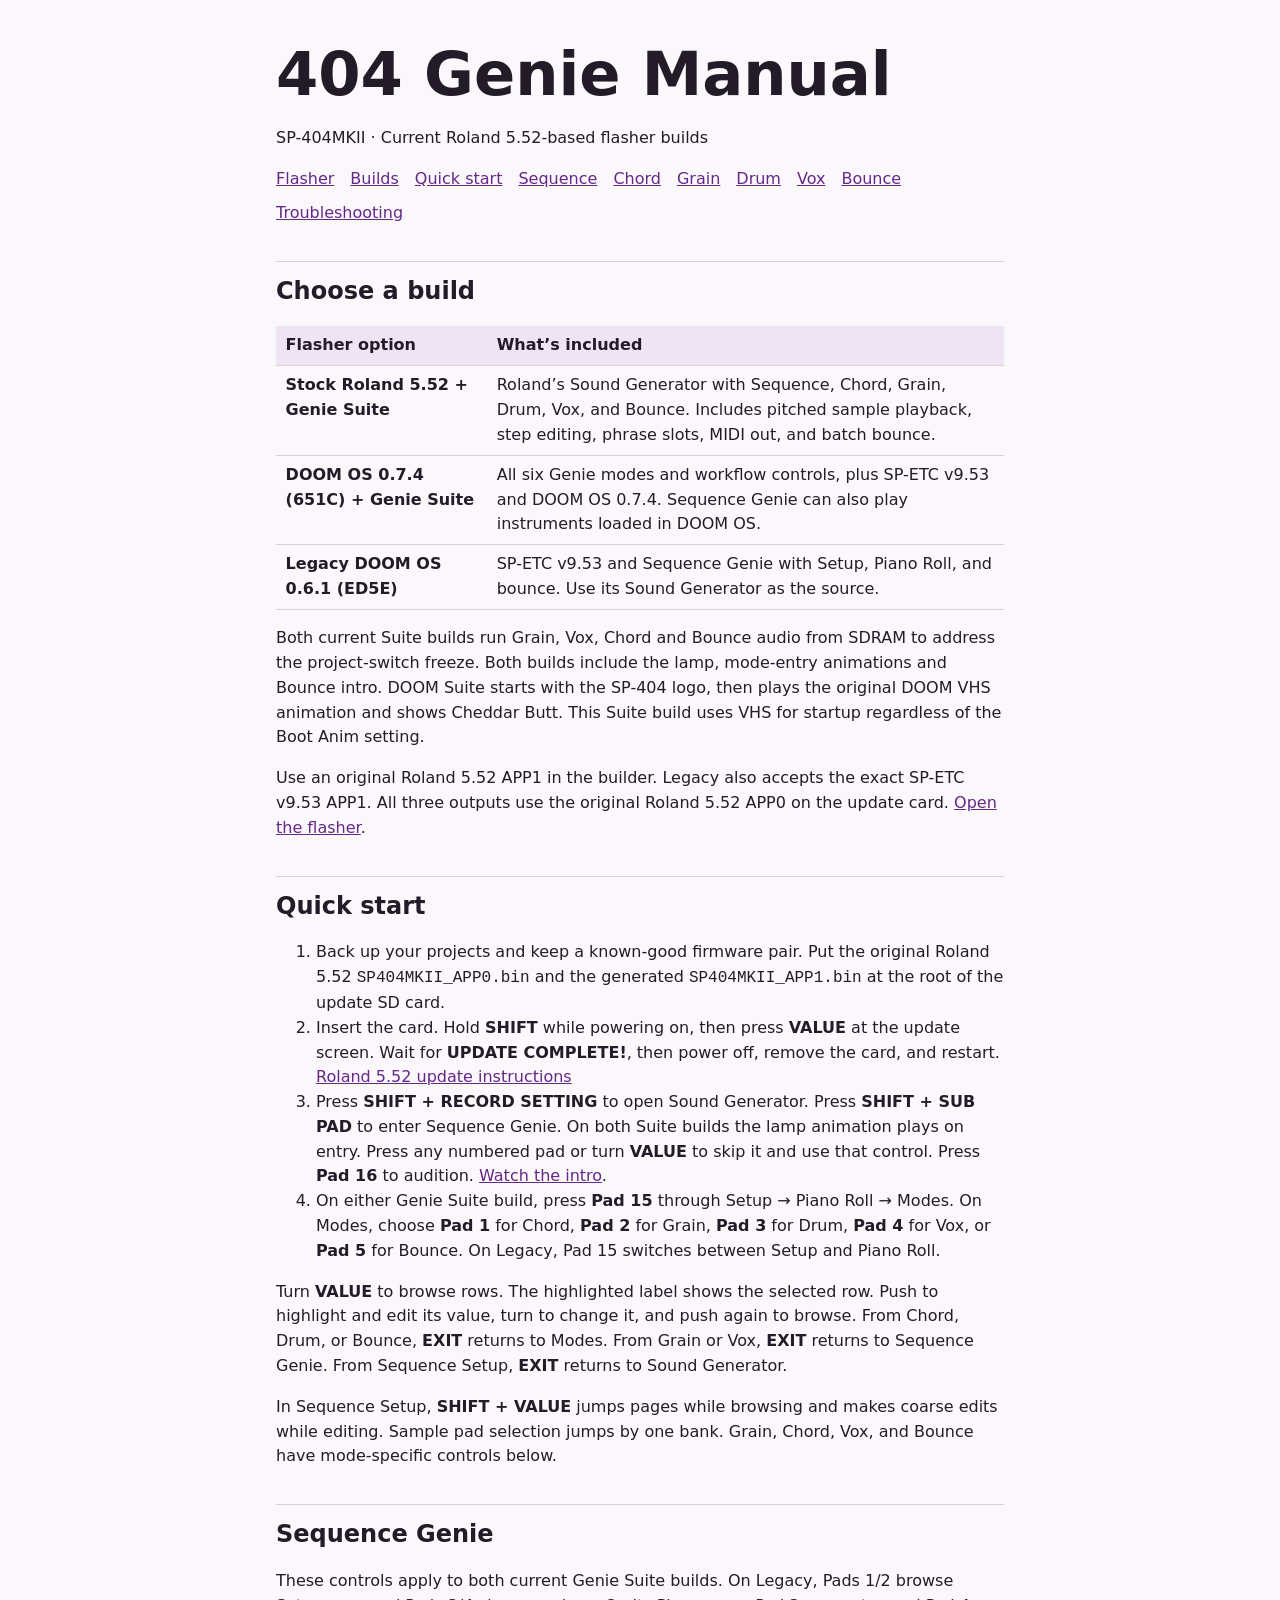
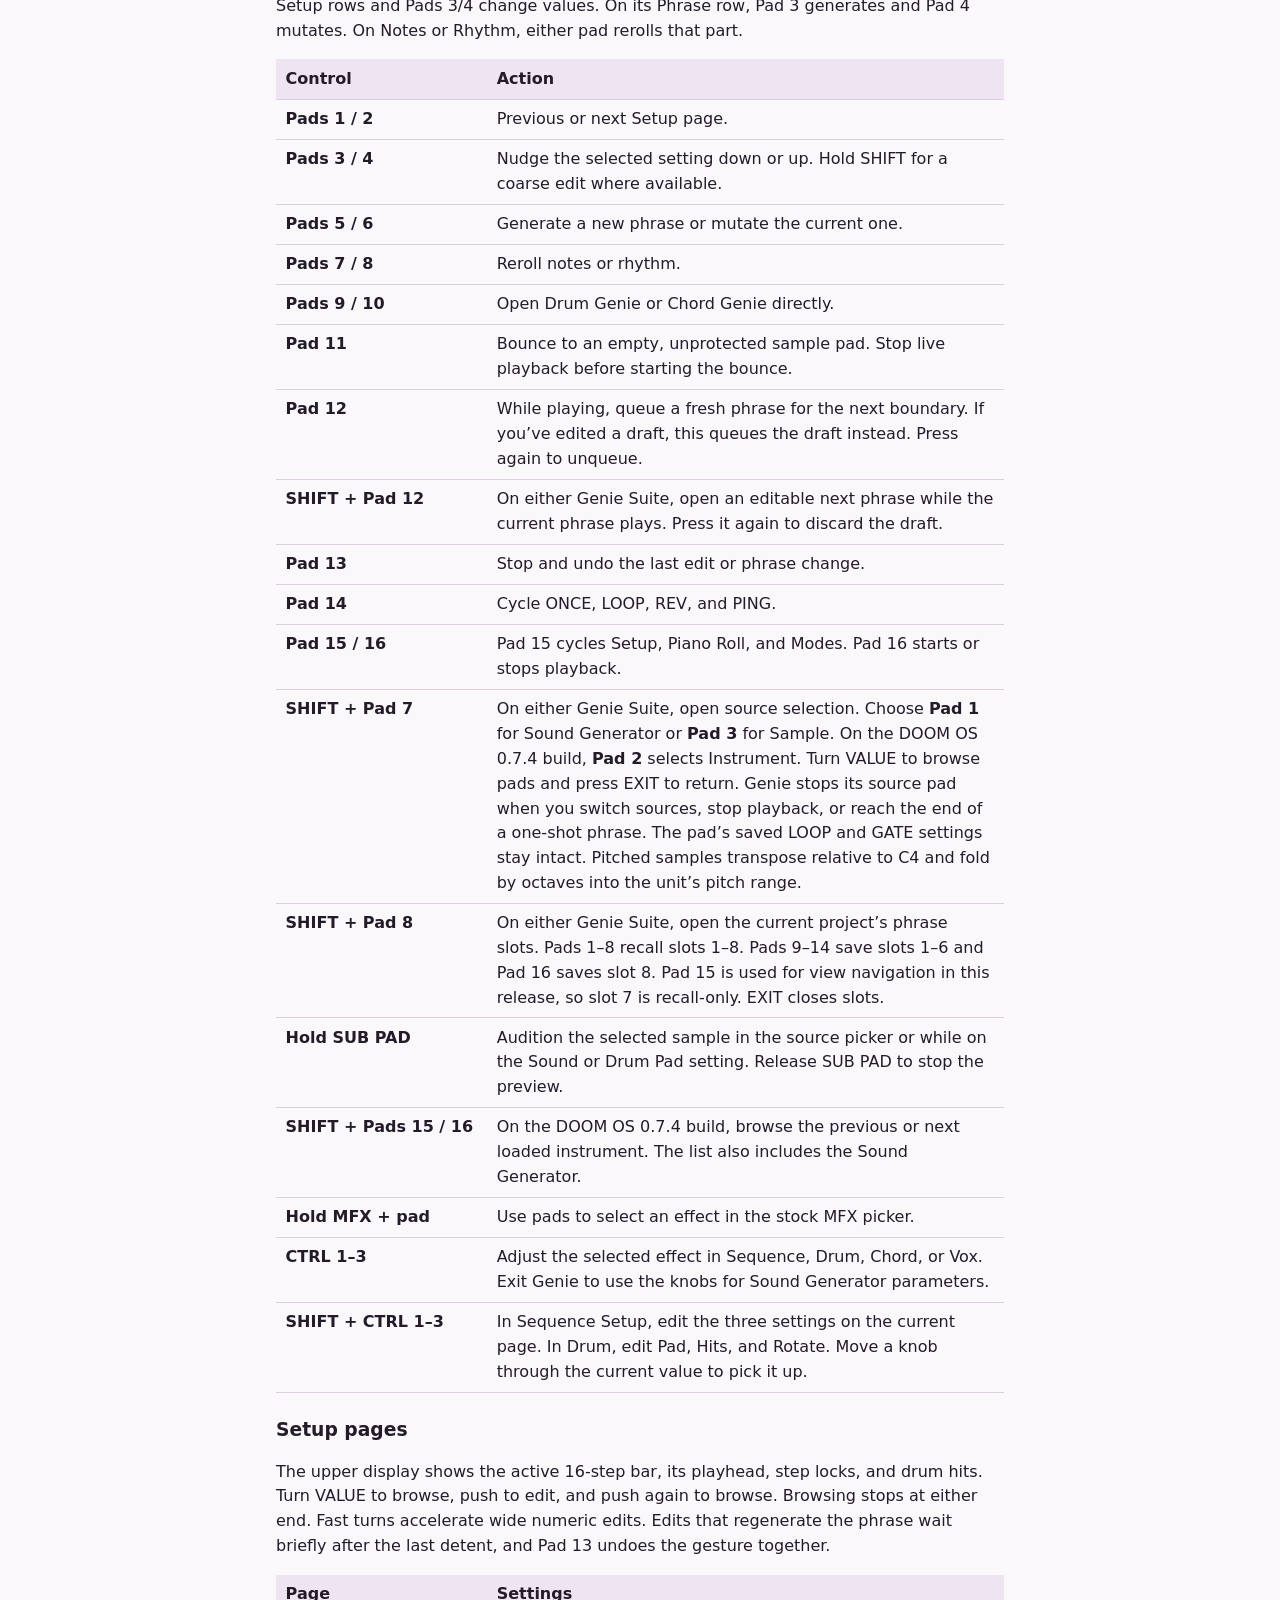
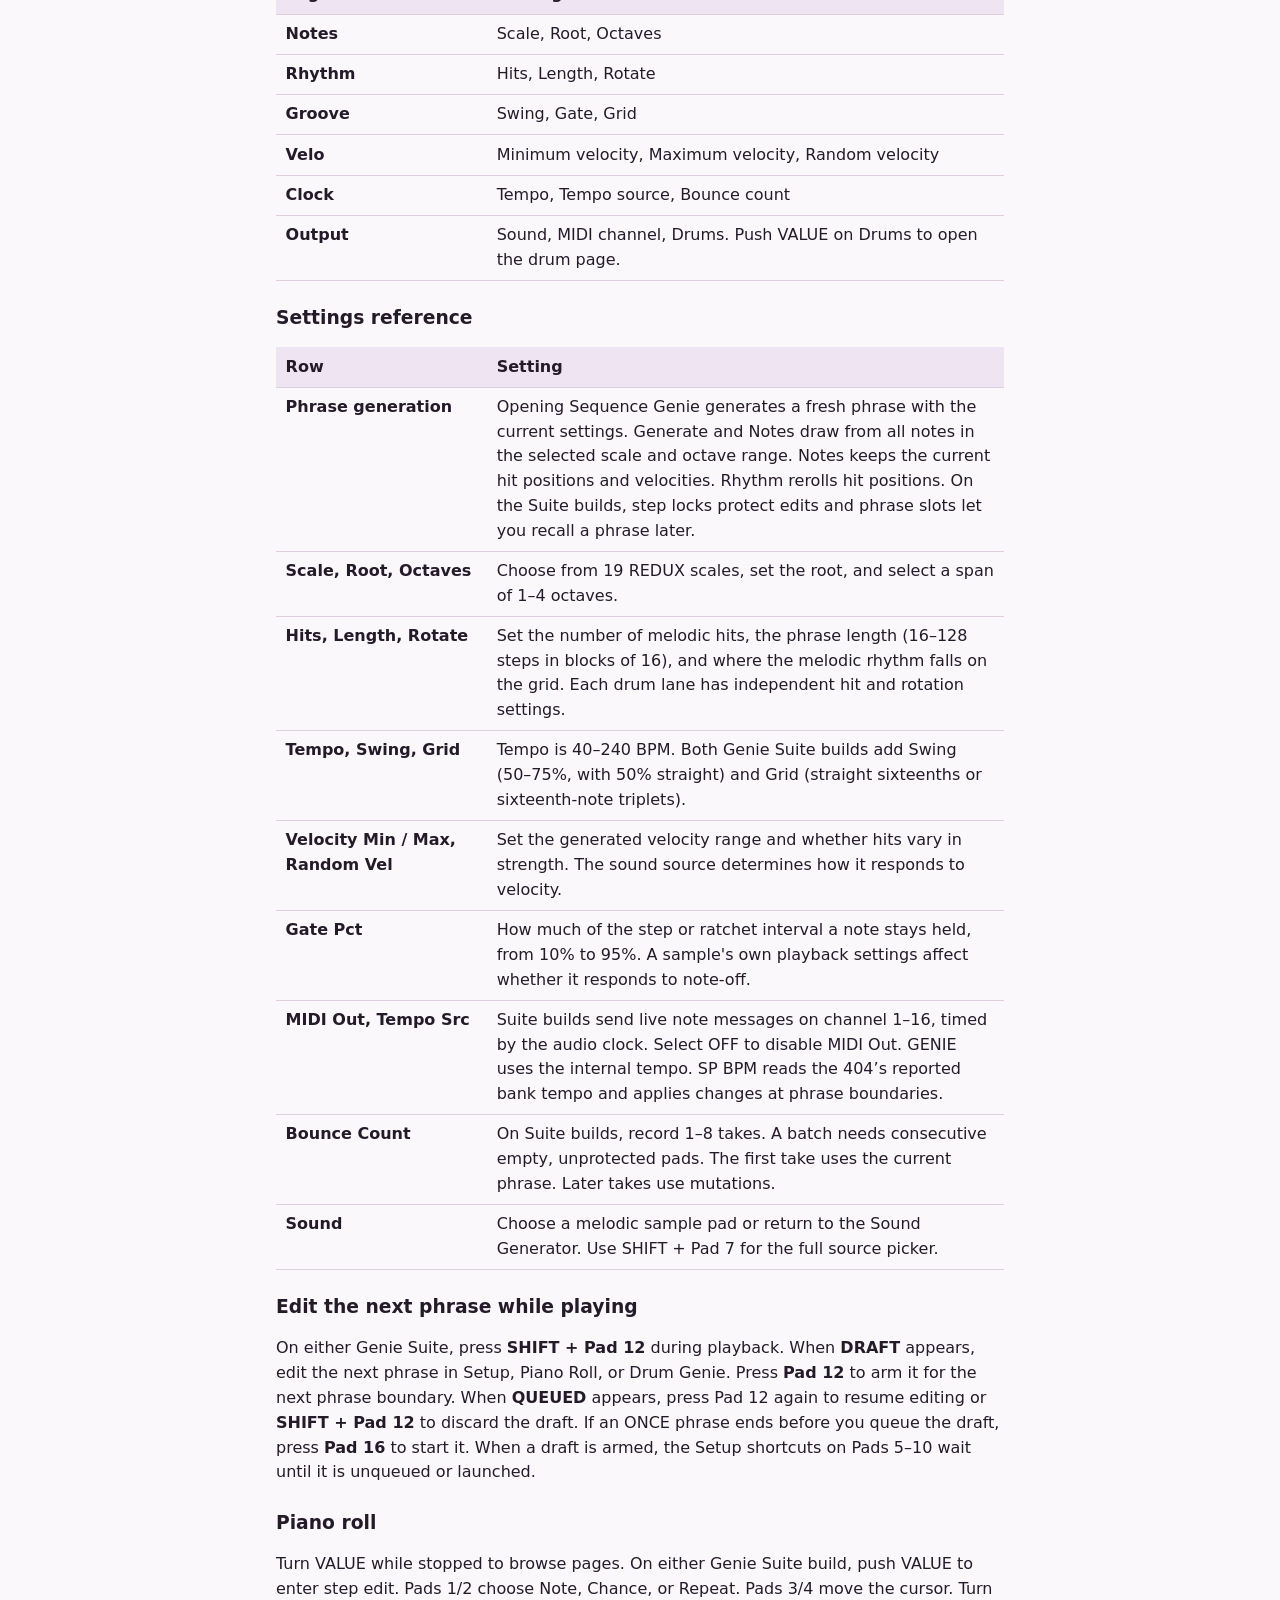
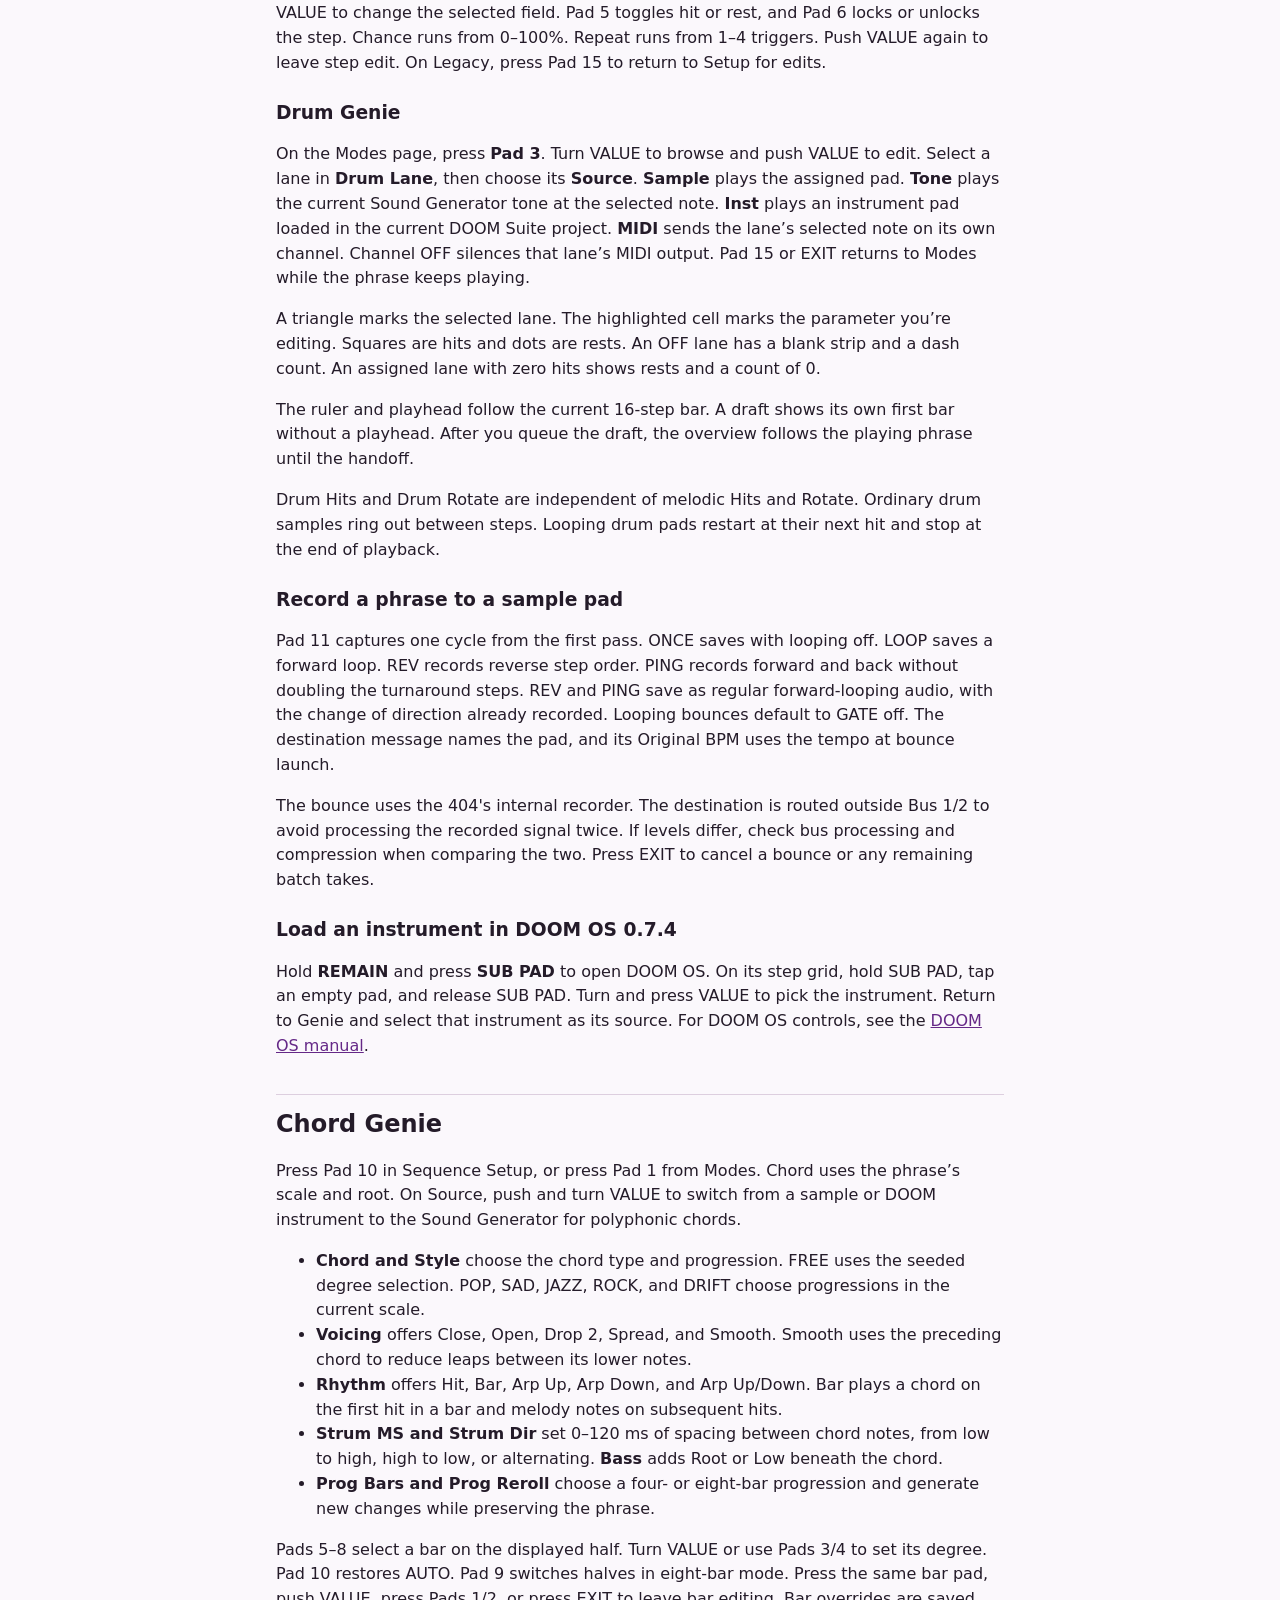
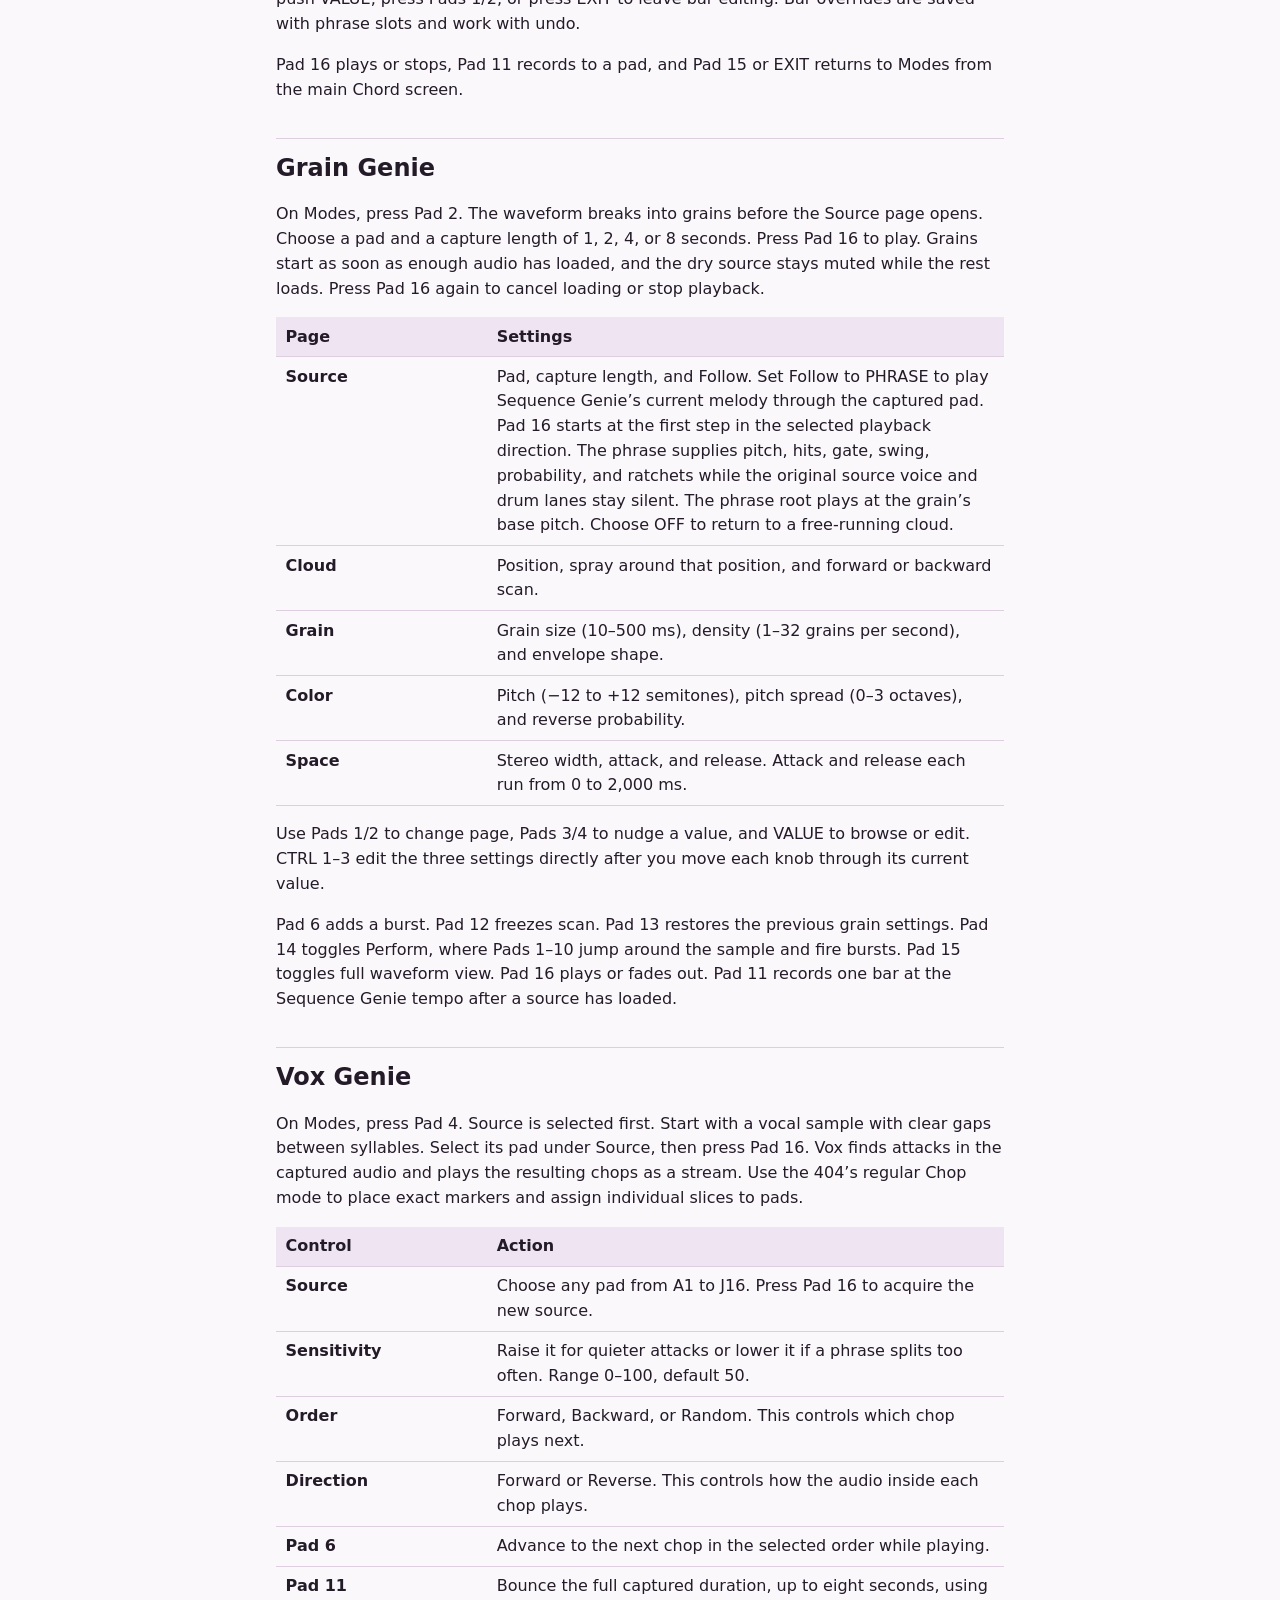
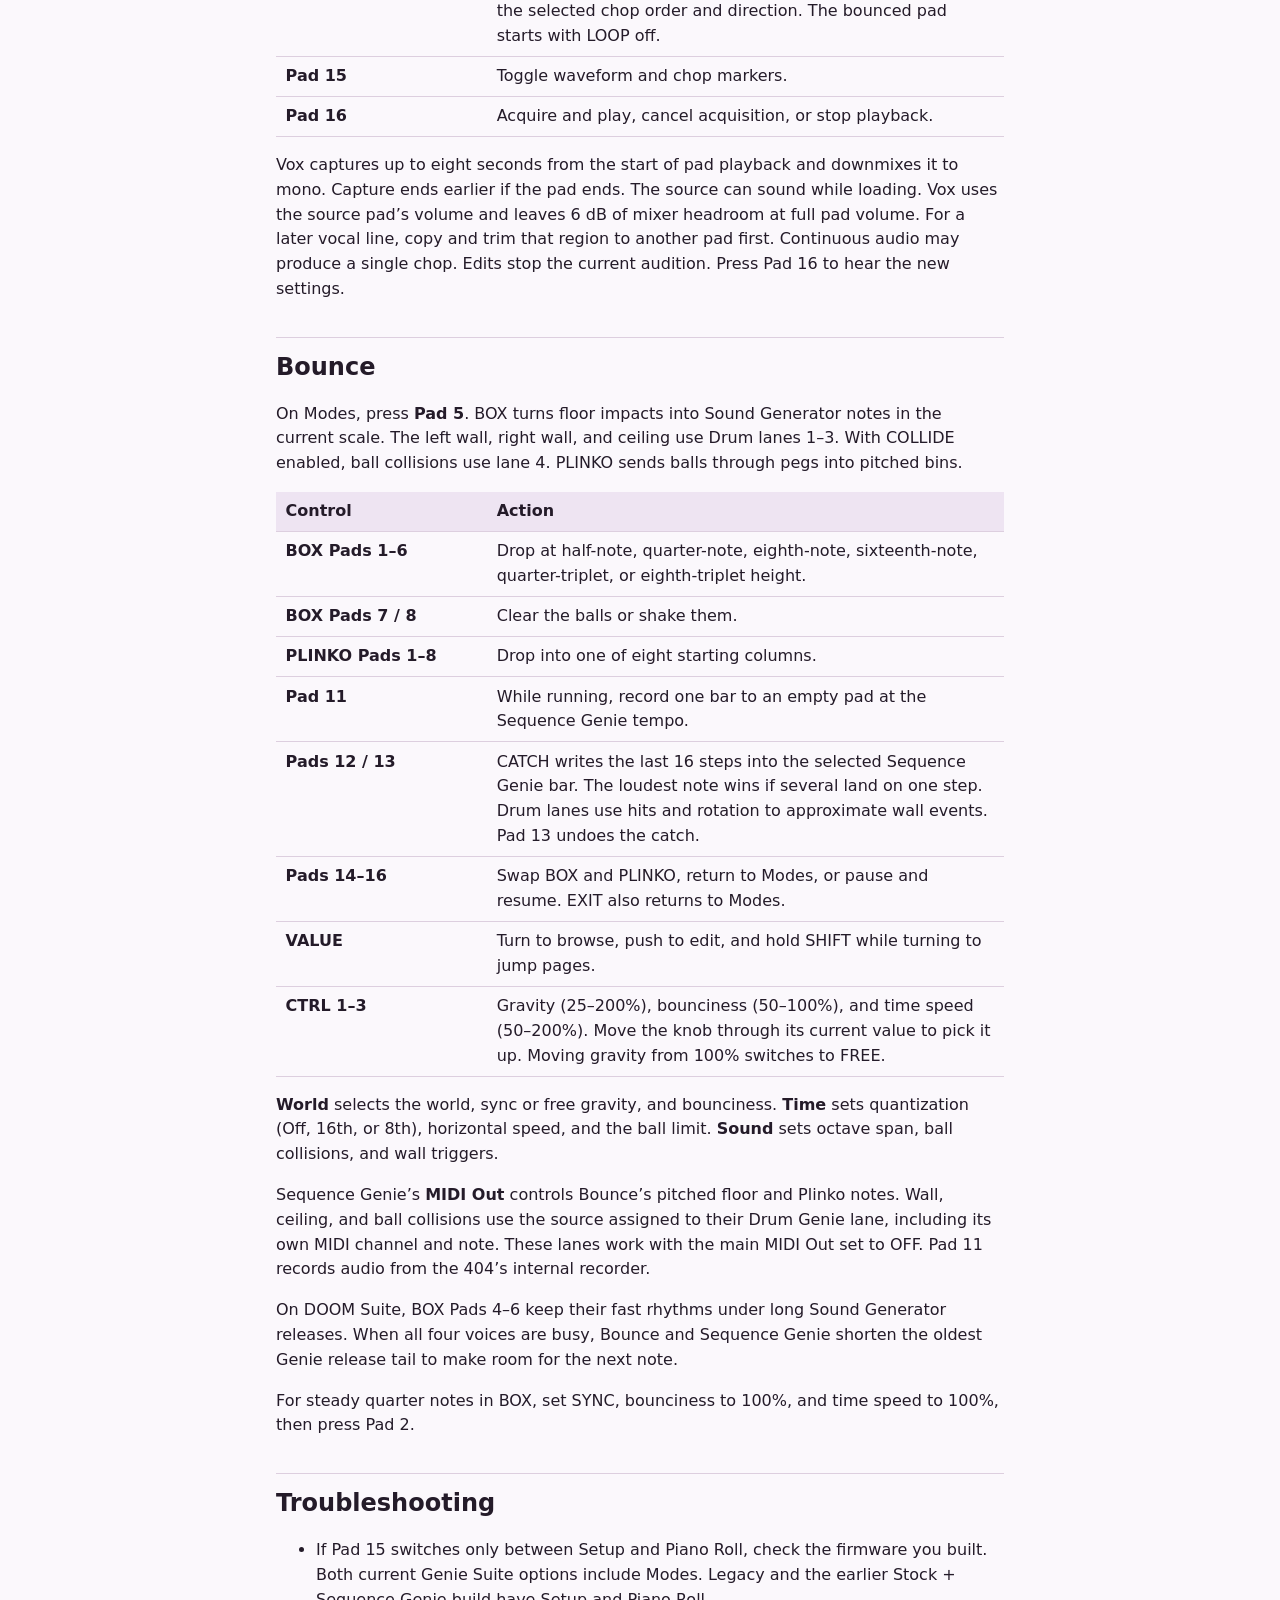
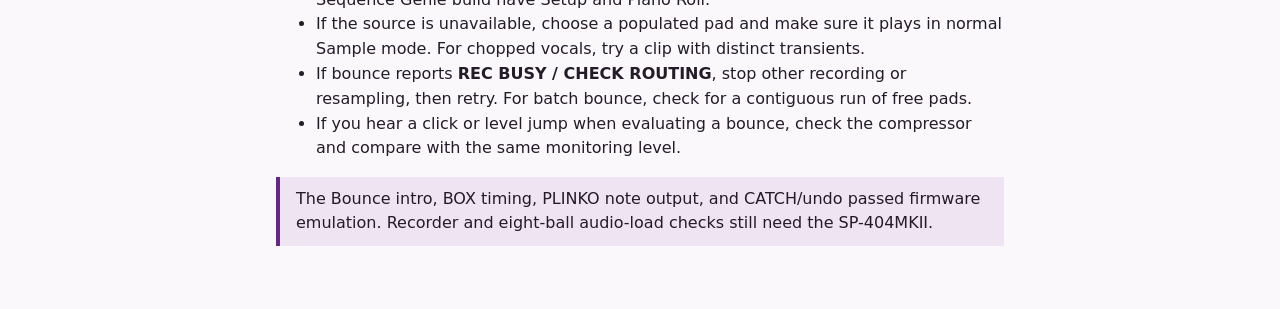
==== docs/genie-manual.html @ fd9410bd "Publish Vox Genie gain and full-length bounce fixes" ====
<!doctype html>
<html lang="en">
<meta charset="utf-8">
<meta name="viewport" content="width=device-width,initial-scale=1">
<title>404 Genie Manual</title>
<style>
:root{color-scheme:light;--ink:#241b29;--accent:#652887;--paper:#fbf8fc;--line:#ddcfdf}
*{box-sizing:border-box}body{margin:0;background:var(--paper);color:var(--ink);font:1rem/1.55 system-ui,sans-serif}
main{max-width:48rem;margin:auto;padding:2.5rem 1.25rem 4rem}
h1,h2,h3{line-height:1.15}h1{font-size:clamp(2rem,8vw,3.8rem);margin:0}
h2{margin-top:2.2rem;border-top:1px solid var(--line);padding-top:1rem}h3{margin-top:1.65rem}
a{color:var(--accent)}nav{display:flex;gap:.6rem 1rem;flex-wrap:wrap}
table{border-collapse:collapse;width:100%}th,td{padding:.45rem .6rem;text-align:left;vertical-align:top;border-bottom:1px solid var(--line)}
th:first-child{width:29%}thead{background:#eee4f2}kbd{font:inherit;font-weight:700}
aside{padding:.6rem 1rem;background:#eee4f2;border-left:.25rem solid var(--accent)}
code{overflow-wrap:anywhere}@media print{body{background:#fff}main{max-width:none;padding:0}nav{display:none}h2,h3{break-after:avoid}tr{break-inside:avoid}}
</style>
<main>
<header><h1>404 Genie Manual</h1>
<p>SP-404MKII · Current Roland 5.52-based flasher builds</p>
<nav aria-label="Contents"><a href="./">Flasher</a><a href="#builds">Builds</a><a href="#start">Quick start</a><a href="#sequence">Sequence</a><a href="#chord">Chord</a><a href="#grain">Grain</a><a href="#drum">Drum</a><a href="#vox">Vox</a><a href="#bounce">Bounce</a><a href="#check">Troubleshooting</a></nav>
</header>
<section id="builds"><h2>Choose a build</h2>
<table><thead><tr><th scope="col">Flasher option</th><th scope="col">What’s included</th></tr></thead><tbody>
<tr><th scope="row">Stock Roland 5.52 + Genie Suite</th><td>Roland’s Sound Generator with Sequence, Chord, Grain, Drum, Vox, and Bounce. Includes pitched sample playback, step editing, phrase slots, MIDI out, and batch bounce.</td></tr>
<tr><th scope="row">DOOM OS 0.7.4 (651C) + Genie Suite</th><td>All six Genie modes and workflow controls, plus SP-ETC v9.53 and DOOM OS 0.7.4. Sequence Genie can also play instruments loaded in DOOM OS.</td></tr>
<tr><th scope="row">Legacy DOOM OS 0.6.1 (ED5E)</th><td>SP-ETC v9.53 and Sequence Genie with Setup, Piano Roll, and bounce. Use its Sound Generator as the source.</td></tr>
</tbody></table>
<p>Both current Suite builds run Grain, Vox, Chord and Bounce audio from SDRAM to address the project-switch freeze. Both builds include the lamp, mode-entry animations and Bounce intro. DOOM Suite starts with the SP-404 logo, then plays the original DOOM VHS animation and shows Cheddar Butt. This Suite build uses VHS for startup regardless of the Boot Anim setting.</p>
<p>Use an original Roland 5.52 APP1 in the builder. Legacy also accepts the exact SP-ETC v9.53 APP1. All three outputs use the original Roland 5.52 APP0 on the update card. <a href="./#builder">Open the flasher</a>.</p>
</section>
<section id="start"><h2>Quick start</h2>
<ol>
<li>Back up your projects and keep a known-good firmware pair. Put the original Roland 5.52 <code>SP404MKII_APP0.bin</code> and the generated <code>SP404MKII_APP1.bin</code> at the root of the update SD card.</li>
<li>Insert the card. Hold <kbd>SHIFT</kbd> while powering on, then press <kbd>VALUE</kbd> at the update screen. Wait for <strong>UPDATE COMPLETE!</strong>, then power off, remove the card, and restart. <a href="https://www.roland.com/global/support/by_product/sp-404mk2/updates_drivers/174cc2fc-ddb2-4128-87a0-848b882cdcea/">Roland 5.52 update instructions</a></li>
<li>Press <kbd>SHIFT + RECORD SETTING</kbd> to open Sound Generator. Press <kbd>SHIFT + SUB PAD</kbd> to enter Sequence Genie. On both Suite builds the lamp animation plays on entry. Press any numbered pad or turn <kbd>VALUE</kbd> to skip it and use that control. Press <kbd>Pad 16</kbd> to audition. <a href="./#lamp-intro">Watch the intro</a>.</li>
<li>On either Genie Suite build, press <kbd>Pad 15</kbd> through Setup → Piano Roll → Modes. On Modes, choose <kbd>Pad 1</kbd> for Chord, <kbd>Pad 2</kbd> for Grain, <kbd>Pad 3</kbd> for Drum, <kbd>Pad 4</kbd> for Vox, or <kbd>Pad 5</kbd> for Bounce. On Legacy, Pad 15 switches between Setup and Piano Roll.</li>
</ol>
<p>Turn <kbd>VALUE</kbd> to browse rows. The highlighted label shows the selected row. Push to highlight and edit its value, turn to change it, and push again to browse. From Chord, Drum, or Bounce, <kbd>EXIT</kbd> returns to Modes. From Grain or Vox, <kbd>EXIT</kbd> returns to Sequence Genie. From Sequence Setup, <kbd>EXIT</kbd> returns to Sound Generator.</p>
<p>In Sequence Setup, <kbd>SHIFT + VALUE</kbd> jumps pages while browsing and makes coarse edits while editing. Sample pad selection jumps by one bank. Grain, Chord, Vox, and Bounce have mode-specific controls below.</p>
</section>
<section id="sequence"><h2>Sequence Genie</h2>
<p>These controls apply to both current Genie Suite builds. On Legacy, Pads 1/2 browse Setup rows and Pads 3/4 change values. On its Phrase row, Pad 3 generates and Pad 4 mutates. On Notes or Rhythm, either pad rerolls that part.</p>
<table><thead><tr><th scope="col">Control</th><th scope="col">Action</th></tr></thead><tbody>
<tr><th scope="row">Pads 1 / 2</th><td>Previous or next Setup page.</td></tr>
<tr><th scope="row">Pads 3 / 4</th><td>Nudge the selected setting down or up. Hold SHIFT for a coarse edit where available.</td></tr>
<tr><th scope="row">Pads 5 / 6</th><td>Generate a new phrase or mutate the current one.</td></tr>
<tr><th scope="row">Pads 7 / 8</th><td>Reroll notes or rhythm.</td></tr>
<tr><th scope="row">Pads 9 / 10</th><td>Open Drum Genie or Chord Genie directly.</td></tr>
<tr><th scope="row">Pad 11</th><td>Bounce to an empty, unprotected sample pad. Stop live playback before starting the bounce.</td></tr>
<tr><th scope="row">Pad 12</th><td>While playing, queue a fresh phrase for the next boundary. If you’ve edited a draft, this queues the draft instead. Press again to unqueue.</td></tr>
<tr><th scope="row">SHIFT + Pad 12</th><td>On either Genie Suite, open an editable next phrase while the current phrase plays. Press it again to discard the draft.</td></tr>
<tr><th scope="row">Pad 13</th><td>Stop and undo the last edit or phrase change.</td></tr>
<tr><th scope="row">Pad 14</th><td>Cycle ONCE, LOOP, REV, and PING.</td></tr>
<tr><th scope="row">Pad 15 / 16</th><td>Pad 15 cycles Setup, Piano Roll, and Modes. Pad 16 starts or stops playback.</td></tr>
<tr><th scope="row">SHIFT + Pad 7</th><td>On either Genie Suite, open source selection. Choose <kbd>Pad 1</kbd> for Sound Generator or <kbd>Pad 3</kbd> for Sample. On the DOOM OS 0.7.4 build, <kbd>Pad 2</kbd> selects Instrument. Turn VALUE to browse pads and press EXIT to return. Genie stops its source pad when you switch sources, stop playback, or reach the end of a one-shot phrase. The pad’s saved LOOP and GATE settings stay intact. Pitched samples transpose relative to C4 and fold by octaves into the unit’s pitch range.</td></tr>
<tr><th scope="row">SHIFT + Pad 8</th><td>On either Genie Suite, open the current project’s phrase slots. Pads 1–8 recall slots 1–8. Pads 9–14 save slots 1–6 and Pad 16 saves slot 8. Pad 15 is used for view navigation in this release, so slot 7 is recall-only. EXIT closes slots.</td></tr>
<tr><th scope="row">Hold SUB PAD</th><td>Audition the selected sample in the source picker or while on the Sound or Drum Pad setting. Release SUB PAD to stop the preview.</td></tr>
<tr><th scope="row">SHIFT + Pads 15 / 16</th><td>On the DOOM OS 0.7.4 build, browse the previous or next loaded instrument. The list also includes the Sound Generator.</td></tr>
<tr><th scope="row">Hold MFX + pad</th><td>Use pads to select an effect in the stock MFX picker.</td></tr>
<tr><th scope="row">CTRL 1–3</th><td>Adjust the selected effect in Sequence, Drum, Chord, or Vox. Exit Genie to use the knobs for Sound Generator parameters.</td></tr>
<tr><th scope="row">SHIFT + CTRL 1–3</th><td>In Sequence Setup, edit the three settings on the current page. In Drum, edit Pad, Hits, and Rotate. Move a knob through the current value to pick it up.</td></tr>
</tbody></table>
<h3>Setup pages</h3>
<p>The upper display shows the active 16-step bar, its playhead, step locks, and drum hits. Turn VALUE to browse, push to edit, and push again to browse. Browsing stops at either end. Fast turns accelerate wide numeric edits. Edits that regenerate the phrase wait briefly after the last detent, and Pad 13 undoes the gesture together.</p>
<table><thead><tr><th scope="col">Page</th><th scope="col">Settings</th></tr></thead><tbody>
<tr><th scope="row">Notes</th><td>Scale, Root, Octaves</td></tr>
<tr><th scope="row">Rhythm</th><td>Hits, Length, Rotate</td></tr>
<tr><th scope="row">Groove</th><td>Swing, Gate, Grid</td></tr>
<tr><th scope="row">Velo</th><td>Minimum velocity, Maximum velocity, Random velocity</td></tr>
<tr><th scope="row">Clock</th><td>Tempo, Tempo source, Bounce count</td></tr>
<tr><th scope="row">Output</th><td>Sound, MIDI channel, Drums. Push VALUE on Drums to open the drum page.</td></tr>
</tbody></table>
<h3>Settings reference</h3>
<table><thead><tr><th scope="col">Row</th><th scope="col">Setting</th></tr></thead><tbody>
<tr><th scope="row">Phrase generation</th><td>Opening Sequence Genie generates a fresh phrase with the current settings. Generate and Notes draw from all notes in the selected scale and octave range. Notes keeps the current hit positions and velocities. Rhythm rerolls hit positions. On the Suite builds, step locks protect edits and phrase slots let you recall a phrase later.</td></tr>
<tr><th scope="row">Scale, Root, Octaves</th><td>Choose from 19 REDUX scales, set the root, and select a span of 1–4 octaves.</td></tr>
<tr><th scope="row">Hits, Length, Rotate</th><td>Set the number of melodic hits, the phrase length (16–128 steps in blocks of 16), and where the melodic rhythm falls on the grid. Each drum lane has independent hit and rotation settings.</td></tr>
<tr><th scope="row">Tempo, Swing, Grid</th><td>Tempo is 40–240 BPM. Both Genie Suite builds add Swing (50–75%, with 50% straight) and Grid (straight sixteenths or sixteenth-note triplets).</td></tr>
<tr><th scope="row">Velocity Min / Max, Random Vel</th><td>Set the generated velocity range and whether hits vary in strength. The sound source determines how it responds to velocity.</td></tr>
<tr><th scope="row">Gate Pct</th><td>How much of the step or ratchet interval a note stays held, from 10% to 95%. A sample's own playback settings affect whether it responds to note-off.</td></tr>
<tr><th scope="row">MIDI Out, Tempo Src</th><td>Suite builds send live note messages on channel 1–16, timed by the audio clock. Select OFF to disable MIDI Out. GENIE uses the internal tempo. SP BPM reads the 404’s reported bank tempo and applies changes at phrase boundaries.</td></tr>
<tr><th scope="row">Bounce Count</th><td>On Suite builds, record 1–8 takes. A batch needs consecutive empty, unprotected pads. The first take uses the current phrase. Later takes use mutations.</td></tr>
<tr><th scope="row">Sound</th><td>Choose a melodic sample pad or return to the Sound Generator. Use SHIFT + Pad 7 for the full source picker.</td></tr>
</tbody></table>
<h3>Edit the next phrase while playing</h3>
<p>On either Genie Suite, press <kbd>SHIFT + Pad 12</kbd> during playback. When <b>DRAFT</b> appears, edit the next phrase in Setup, Piano Roll, or Drum Genie. Press <kbd>Pad 12</kbd> to arm it for the next phrase boundary. When <b>QUEUED</b> appears, press Pad 12 again to resume editing or <kbd>SHIFT + Pad 12</kbd> to discard the draft. If an ONCE phrase ends before you queue the draft, press <kbd>Pad 16</kbd> to start it. When a draft is armed, the Setup shortcuts on Pads 5–10 wait until it is unqueued or launched.</p>
<h3>Piano roll</h3>
<p>Turn VALUE while stopped to browse pages. On either Genie Suite build, push VALUE to enter step edit. Pads 1/2 choose Note, Chance, or Repeat. Pads 3/4 move the cursor. Turn VALUE to change the selected field. Pad 5 toggles hit or rest, and Pad 6 locks or unlocks the step. Chance runs from 0–100%. Repeat runs from 1–4 triggers. Push VALUE again to leave step edit. On Legacy, press Pad 15 to return to Setup for edits.</p>
<h3 id="drum">Drum Genie</h3>
<p>On the Modes page, press <kbd>Pad 3</kbd>. Turn VALUE to browse and push VALUE to edit. Select a lane in <strong>Drum Lane</strong>, then choose its <strong>Source</strong>. <strong>Sample</strong> plays the assigned pad. <strong>Tone</strong> plays the current Sound Generator tone at the selected note. <strong>Inst</strong> plays an instrument pad loaded in the current DOOM Suite project. <strong>MIDI</strong> sends the lane’s selected note on its own channel. Channel OFF silences that lane’s MIDI output. Pad 15 or EXIT returns to Modes while the phrase keeps playing.</p>
<p>A triangle marks the selected lane. The highlighted cell marks the parameter you’re editing. Squares are hits and dots are rests. An OFF lane has a blank strip and a dash count. An assigned lane with zero hits shows rests and a count of 0.</p>
<p>The ruler and playhead follow the current 16-step bar. A draft shows its own first bar without a playhead. After you queue the draft, the overview follows the playing phrase until the handoff.</p>
<p>Drum Hits and Drum Rotate are independent of melodic Hits and Rotate. Ordinary drum samples ring out between steps. Looping drum pads restart at their next hit and stop at the end of playback.</p>
<h3>Record a phrase to a sample pad</h3>
<p>Pad 11 captures one cycle from the first pass. ONCE saves with looping off. LOOP saves a forward loop. REV records reverse step order. PING records forward and back without doubling the turnaround steps. REV and PING save as regular forward-looping audio, with the change of direction already recorded. Looping bounces default to GATE off. The destination message names the pad, and its Original BPM uses the tempo at bounce launch.</p>
<p>The bounce uses the 404's internal recorder. The destination is routed outside Bus 1/2 to avoid processing the recorded signal twice. If levels differ, check bus processing and compression when comparing the two. Press EXIT to cancel a bounce or any remaining batch takes.</p>
<h3>Load an instrument in DOOM OS 0.7.4</h3>
<p>Hold <kbd>REMAIN</kbd> and press <kbd>SUB PAD</kbd> to open DOOM OS. On its step grid, hold SUB PAD, tap an empty pad, and release SUB PAD. Turn and press VALUE to pick the instrument. Return to Genie and select that instrument as its source. For DOOM OS controls, see the <a href="https://klangfeldlabs.com/doom-os/manual/">DOOM OS manual</a>.</p>
</section>
<section id="chord"><h2>Chord Genie</h2>
<p>Press Pad 10 in Sequence Setup, or press Pad 1 from Modes. Chord uses the phrase’s scale and root. On Source, push and turn VALUE to switch from a sample or DOOM instrument to the Sound Generator for polyphonic chords.</p>
<ul>
<li><strong>Chord and Style</strong> choose the chord type and progression. FREE uses the seeded degree selection. POP, SAD, JAZZ, ROCK, and DRIFT choose progressions in the current scale.</li>
<li><strong>Voicing</strong> offers Close, Open, Drop 2, Spread, and Smooth. Smooth uses the preceding chord to reduce leaps between its lower notes.</li>
<li><strong>Rhythm</strong> offers Hit, Bar, Arp Up, Arp Down, and Arp Up/Down. Bar plays a chord on the first hit in a bar and melody notes on subsequent hits.</li>
<li><strong>Strum MS and Strum Dir</strong> set 0–120 ms of spacing between chord notes, from low to high, high to low, or alternating. <strong>Bass</strong> adds Root or Low beneath the chord.</li>
<li><strong>Prog Bars and Prog Reroll</strong> choose a four- or eight-bar progression and generate new changes while preserving the phrase.</li>
</ul>
<p>Pads 5–8 select a bar on the displayed half. Turn VALUE or use Pads 3/4 to set its degree. Pad 10 restores AUTO. Pad 9 switches halves in eight-bar mode. Press the same bar pad, push VALUE, press Pads 1/2, or press EXIT to leave bar editing. Bar overrides are saved with phrase slots and work with undo.</p>
<p>Pad 16 plays or stops, Pad 11 records to a pad, and Pad 15 or EXIT returns to Modes from the main Chord screen.</p>
</section>
<section id="grain"><h2 id="granule">Grain Genie</h2>
<p>On Modes, press Pad 2. The waveform breaks into grains before the Source page opens. Choose a pad and a capture length of 1, 2, 4, or 8 seconds. Press Pad 16 to play. Grains start as soon as enough audio has loaded, and the dry source stays muted while the rest loads. Press Pad 16 again to cancel loading or stop playback.</p>
<table><thead><tr><th scope="col">Page</th><th scope="col">Settings</th></tr></thead><tbody>
<tr><th scope="row">Source</th><td>Pad, capture length, and Follow. Set Follow to PHRASE to play Sequence Genie’s current melody through the captured pad. Pad 16 starts at the first step in the selected playback direction. The phrase supplies pitch, hits, gate, swing, probability, and ratchets while the original source voice and drum lanes stay silent. The phrase root plays at the grain’s base pitch. Choose OFF to return to a free-running cloud.</td></tr>
<tr><th scope="row">Cloud</th><td>Position, spray around that position, and forward or backward scan.</td></tr>
<tr><th scope="row">Grain</th><td>Grain size (10–500 ms), density (1–32 grains per second), and envelope shape.</td></tr>
<tr><th scope="row">Color</th><td>Pitch (−12 to +12 semitones), pitch spread (0–3 octaves), and reverse probability.</td></tr>
<tr><th scope="row">Space</th><td>Stereo width, attack, and release. Attack and release each run from 0 to 2,000 ms.</td></tr>
</tbody></table>
<p>Use Pads 1/2 to change page, Pads 3/4 to nudge a value, and VALUE to browse or edit. CTRL 1–3 edit the three settings directly after you move each knob through its current value.</p>
<p>Pad 6 adds a burst. Pad 12 freezes scan. Pad 13 restores the previous grain settings. Pad 14 toggles Perform, where Pads 1–10 jump around the sample and fire bursts. Pad 15 toggles full waveform view. Pad 16 plays or fades out. Pad 11 records one bar at the Sequence Genie tempo after a source has loaded.</p>
</section>
<section id="vox"><h2>Vox Genie</h2>
<p>On Modes, press Pad 4. Source is selected first. Start with a vocal sample with clear gaps between syllables. Select its pad under Source, then press Pad 16. Vox finds attacks in the captured audio and plays the resulting chops as a stream. Use the 404’s regular Chop mode to place exact markers and assign individual slices to pads.</p>
<table><thead><tr><th scope="col">Control</th><th scope="col">Action</th></tr></thead><tbody>
<tr><th scope="row">Source</th><td>Choose any pad from A1 to J16. Press Pad 16 to acquire the new source.</td></tr>
<tr><th scope="row">Sensitivity</th><td>Raise it for quieter attacks or lower it if a phrase splits too often. Range 0–100, default 50.</td></tr>
<tr><th scope="row">Order</th><td>Forward, Backward, or Random. This controls which chop plays next.</td></tr>
<tr><th scope="row">Direction</th><td>Forward or Reverse. This controls how the audio inside each chop plays.</td></tr>
<tr><th scope="row">Pad 6</th><td>Advance to the next chop in the selected order while playing.</td></tr>
<tr><th scope="row">Pad 11</th><td>Bounce the full captured duration, up to eight seconds, using the selected chop order and direction. The bounced pad starts with LOOP off.</td></tr>
<tr><th scope="row">Pad 15</th><td>Toggle waveform and chop markers.</td></tr>
<tr><th scope="row">Pad 16</th><td>Acquire and play, cancel acquisition, or stop playback.</td></tr>
</tbody></table>
<p>Vox captures up to eight seconds from the start of pad playback and downmixes it to mono. Capture ends earlier if the pad ends. The source can sound while loading. Vox uses the source pad’s volume and leaves 6 dB of mixer headroom at full pad volume. For a later vocal line, copy and trim that region to another pad first. Continuous audio may produce a single chop. Edits stop the current audition. Press Pad 16 to hear the new settings.</p>
</section>
<section id="bounce"><h2>Bounce</h2>
<p>On Modes, press <kbd>Pad 5</kbd>. BOX turns floor impacts into Sound Generator notes in the current scale. The left wall, right wall, and ceiling use Drum lanes 1–3. With COLLIDE enabled, ball collisions use lane 4. PLINKO sends balls through pegs into pitched bins.</p>
<table><thead><tr><th scope="col">Control</th><th scope="col">Action</th></tr></thead><tbody>
<tr><th scope="row">BOX Pads 1–6</th><td>Drop at half-note, quarter-note, eighth-note, sixteenth-note, quarter-triplet, or eighth-triplet height.</td></tr>
<tr><th scope="row">BOX Pads 7 / 8</th><td>Clear the balls or shake them.</td></tr>
<tr><th scope="row">PLINKO Pads 1–8</th><td>Drop into one of eight starting columns.</td></tr>
<tr><th scope="row">Pad 11</th><td>While running, record one bar to an empty pad at the Sequence Genie tempo.</td></tr>
<tr><th scope="row">Pads 12 / 13</th><td>CATCH writes the last 16 steps into the selected Sequence Genie bar. The loudest note wins if several land on one step. Drum lanes use hits and rotation to approximate wall events. Pad 13 undoes the catch.</td></tr>
<tr><th scope="row">Pads 14–16</th><td>Swap BOX and PLINKO, return to Modes, or pause and resume. EXIT also returns to Modes.</td></tr>
<tr><th scope="row">VALUE</th><td>Turn to browse, push to edit, and hold SHIFT while turning to jump pages.</td></tr>
<tr><th scope="row">CTRL 1–3</th><td>Gravity (25–200%), bounciness (50–100%), and time speed (50–200%). Move the knob through its current value to pick it up. Moving gravity from 100% switches to FREE.</td></tr>
</tbody></table>
<p><strong>World</strong> selects the world, sync or free gravity, and bounciness. <strong>Time</strong> sets quantization (Off, 16th, or 8th), horizontal speed, and the ball limit. <strong>Sound</strong> sets octave span, ball collisions, and wall triggers.</p>
<p>Sequence Genie’s <strong>MIDI Out</strong> controls Bounce’s pitched floor and Plinko notes. Wall, ceiling, and ball collisions use the source assigned to their Drum Genie lane, including its own MIDI channel and note. These lanes work with the main MIDI Out set to OFF. Pad 11 records audio from the 404’s internal recorder.</p>
<p>On DOOM Suite, BOX Pads 4–6 keep their fast rhythms under long Sound Generator releases. When all four voices are busy, Bounce and Sequence Genie shorten the oldest Genie release tail to make room for the next note.</p>
<p>For steady quarter notes in BOX, set SYNC, bounciness to 100%, and time speed to 100%, then press Pad 2.</p>
</section>
<section id="check"><h2>Troubleshooting</h2>
<ul>
<li>If Pad 15 switches only between Setup and Piano Roll, check the firmware you built. Both current Genie Suite options include Modes. Legacy and the earlier Stock + Sequence Genie build have Setup and Piano Roll.</li>
<li>If the source is unavailable, choose a populated pad and make sure it plays in normal Sample mode. For chopped vocals, try a clip with distinct transients.</li>
<li>If bounce reports <b>REC BUSY / CHECK ROUTING</b>, stop other recording or resampling, then retry. For batch bounce, check for a contiguous run of free pads.</li>
<li>If you hear a click or level jump when evaluating a bounce, check the compressor and compare with the same monitoring level.</li>
</ul>
<aside>The Bounce intro, BOX timing, PLINKO note output, and CATCH/undo passed firmware emulation. Recorder and eight-ball audio-load checks still need the SP-404MKII.</aside>
</section>
</main>
</html>
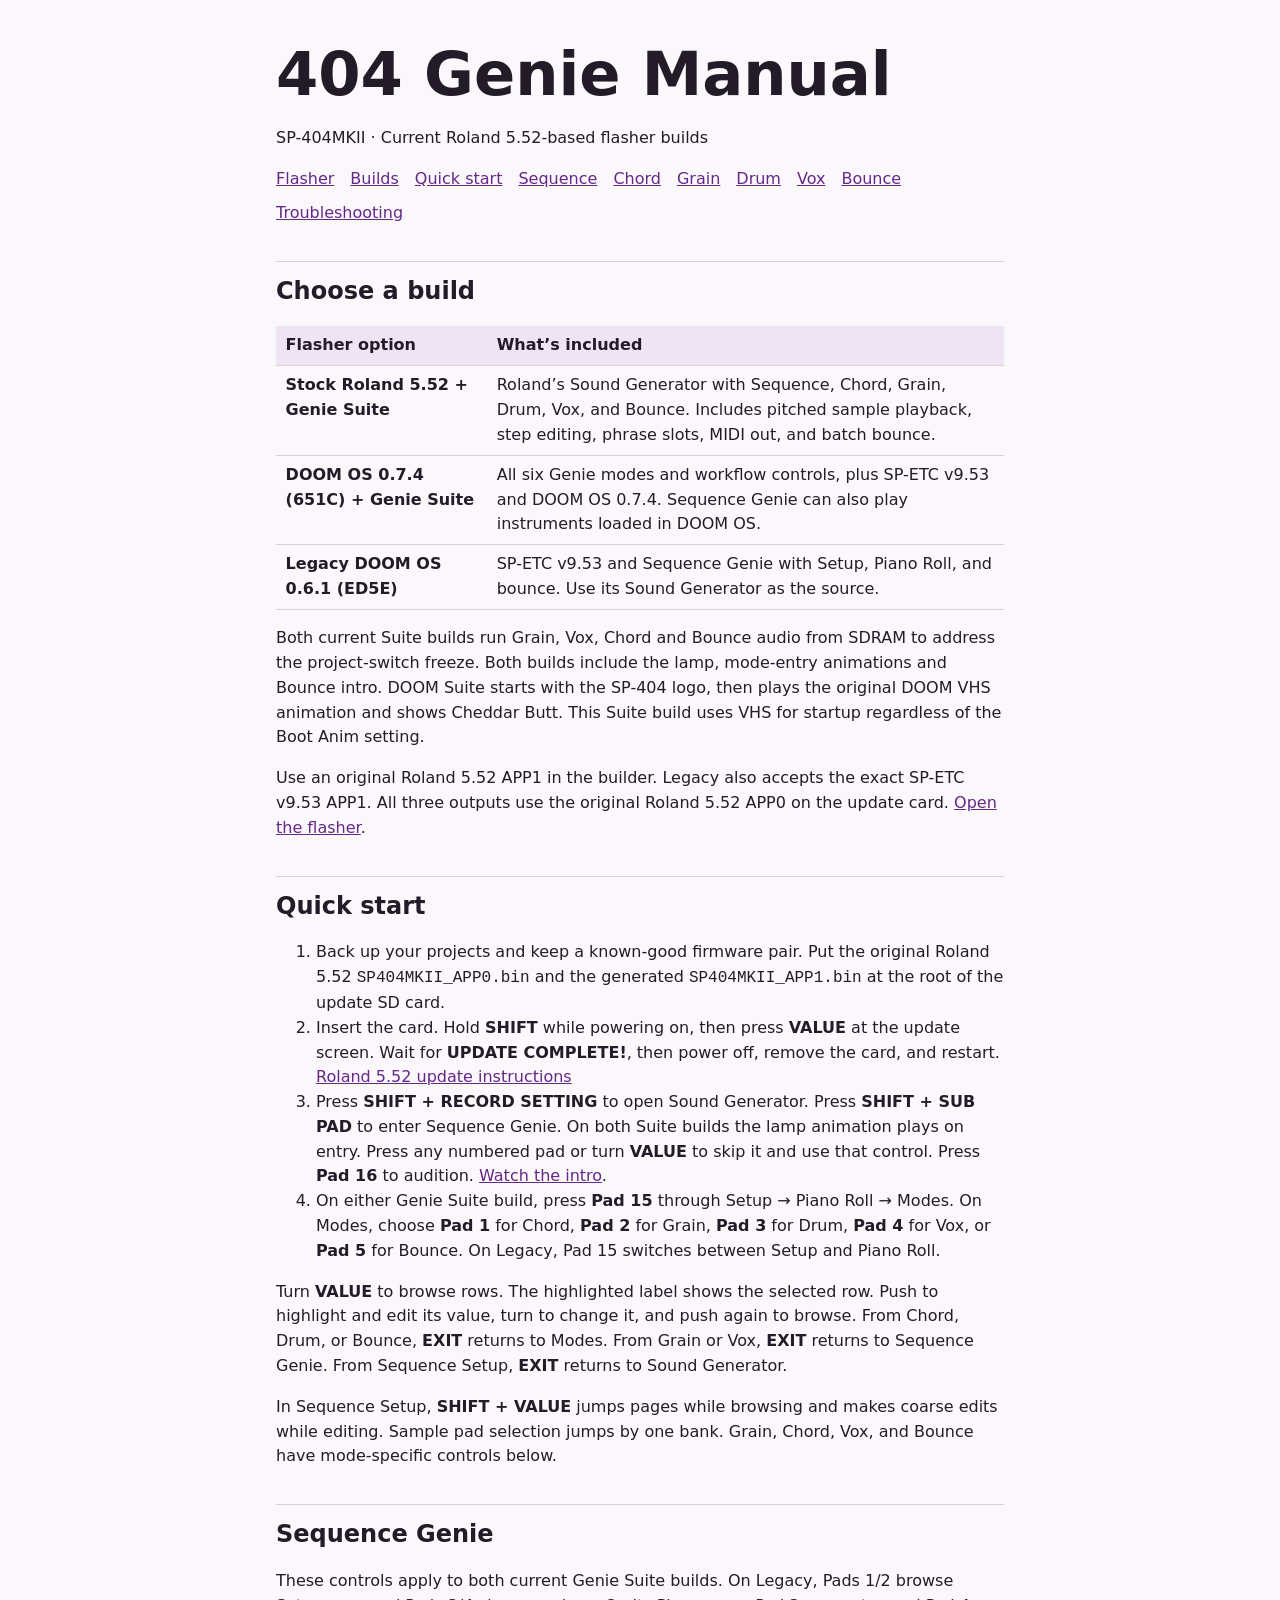
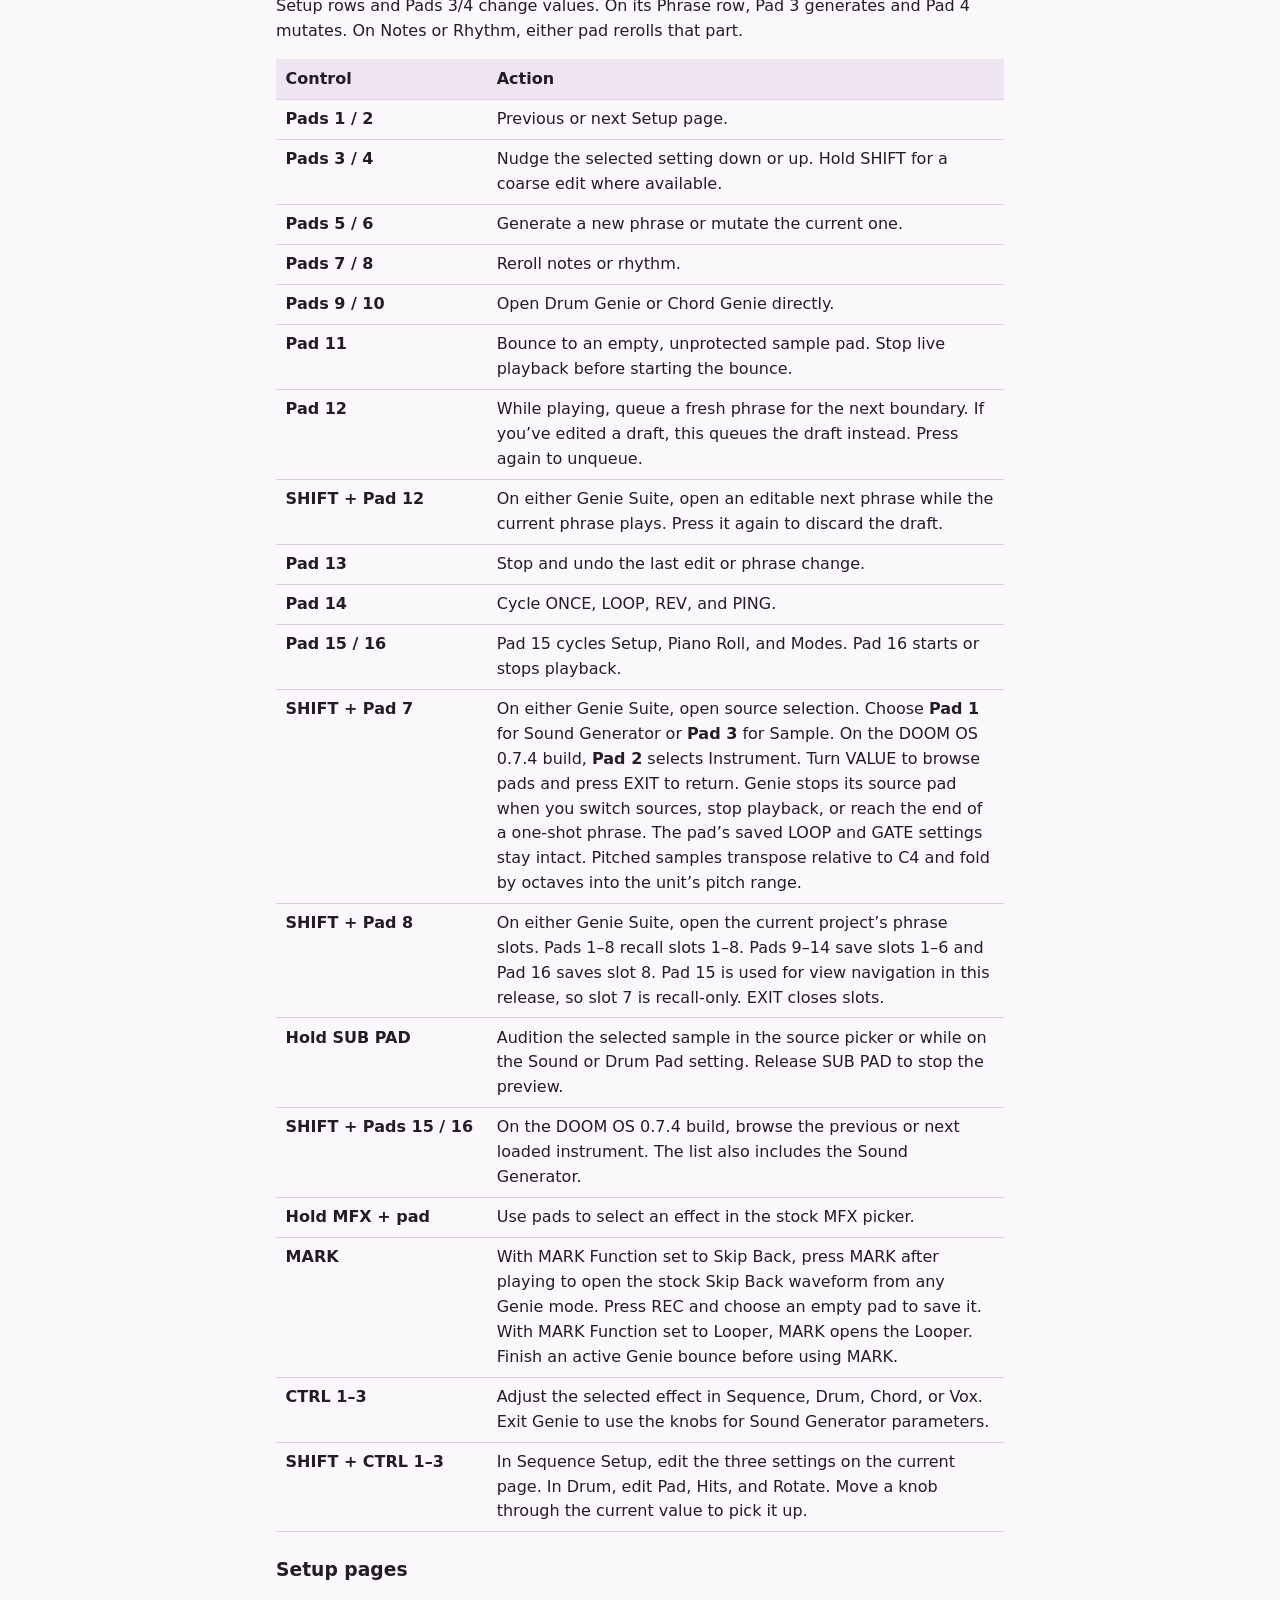
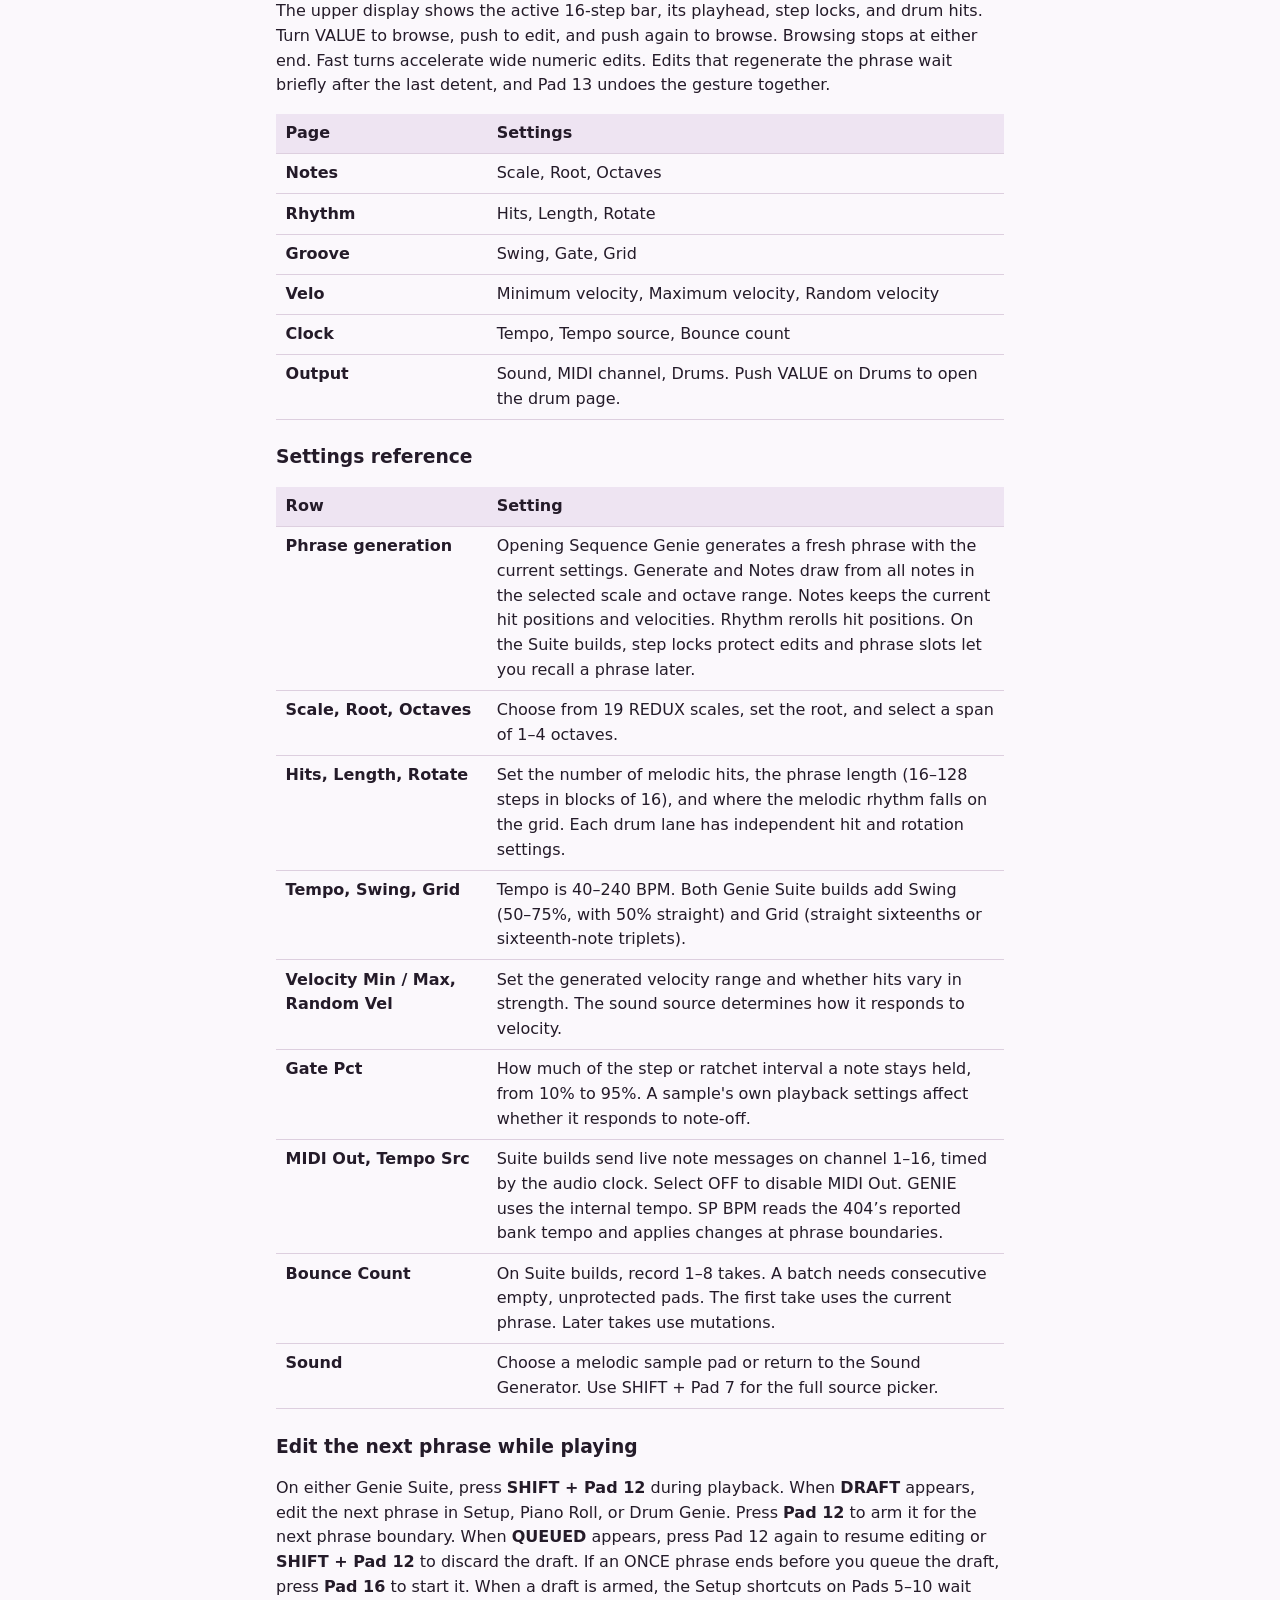
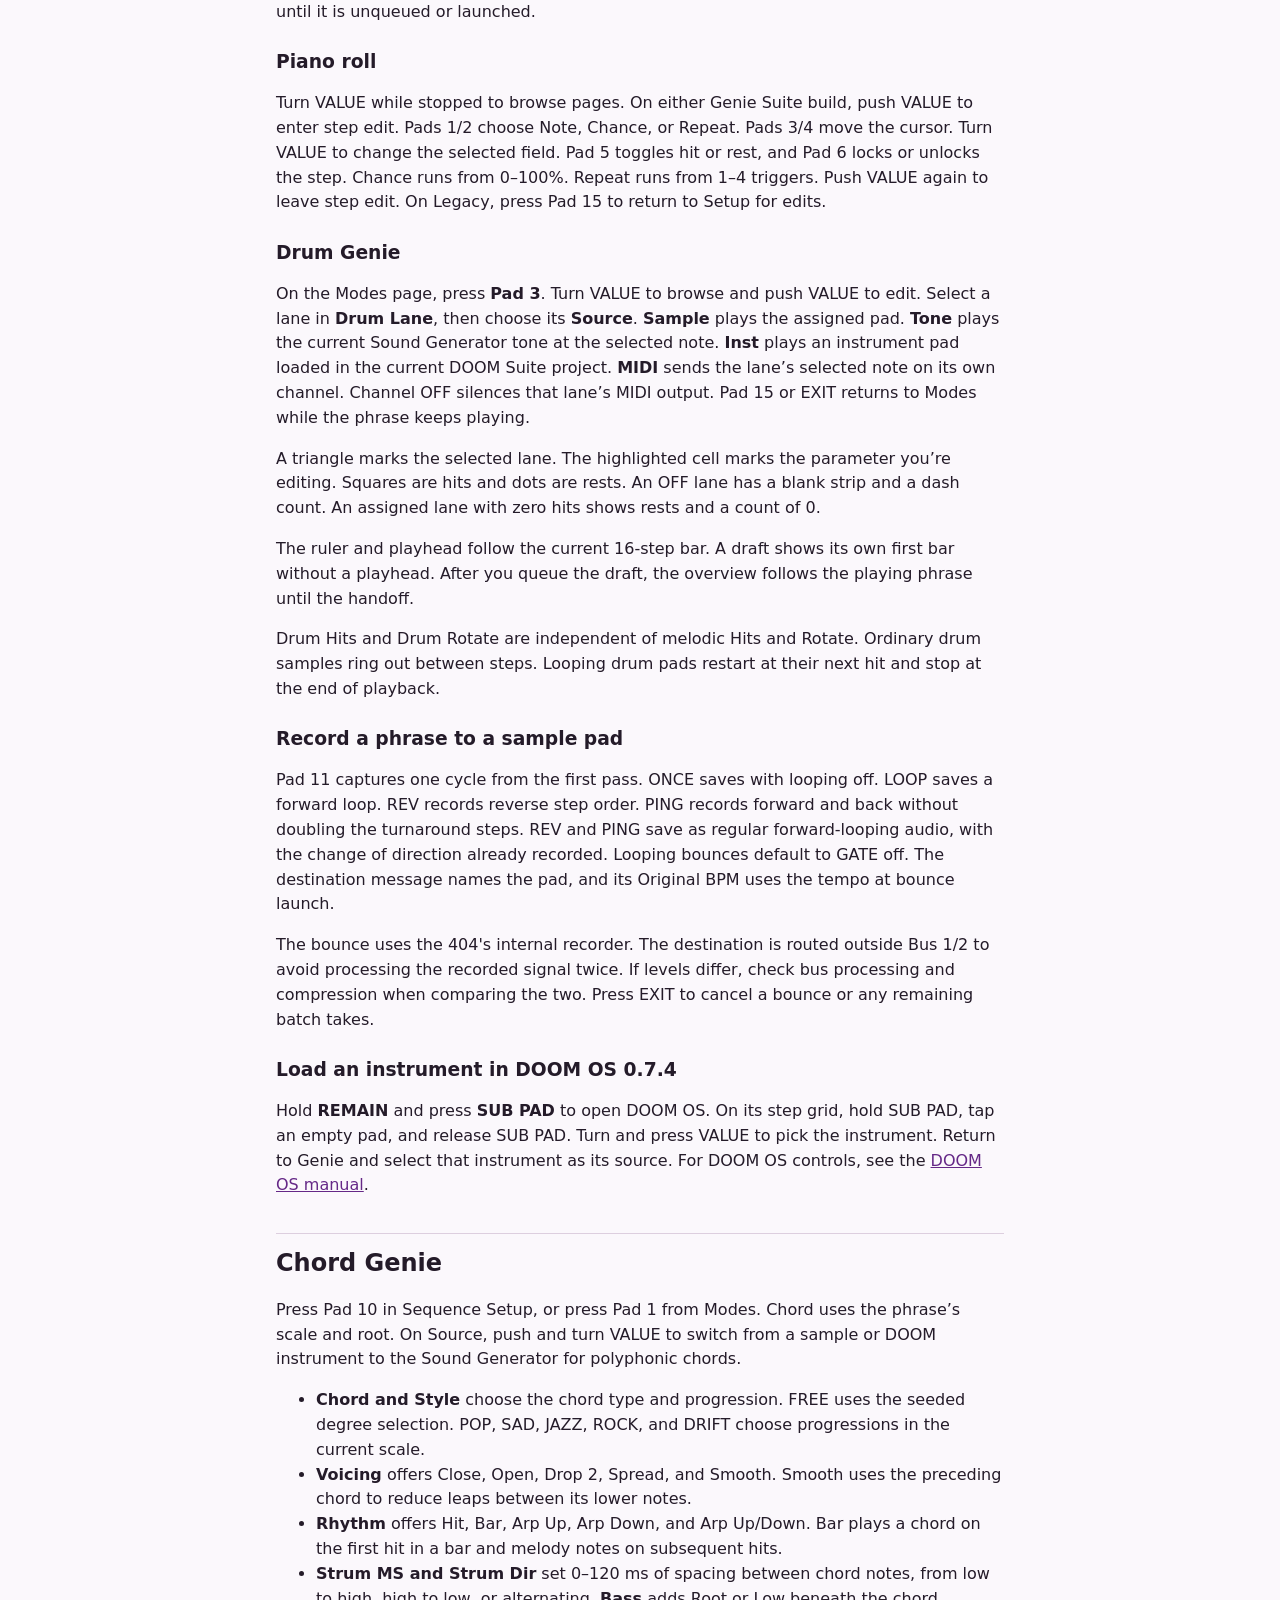
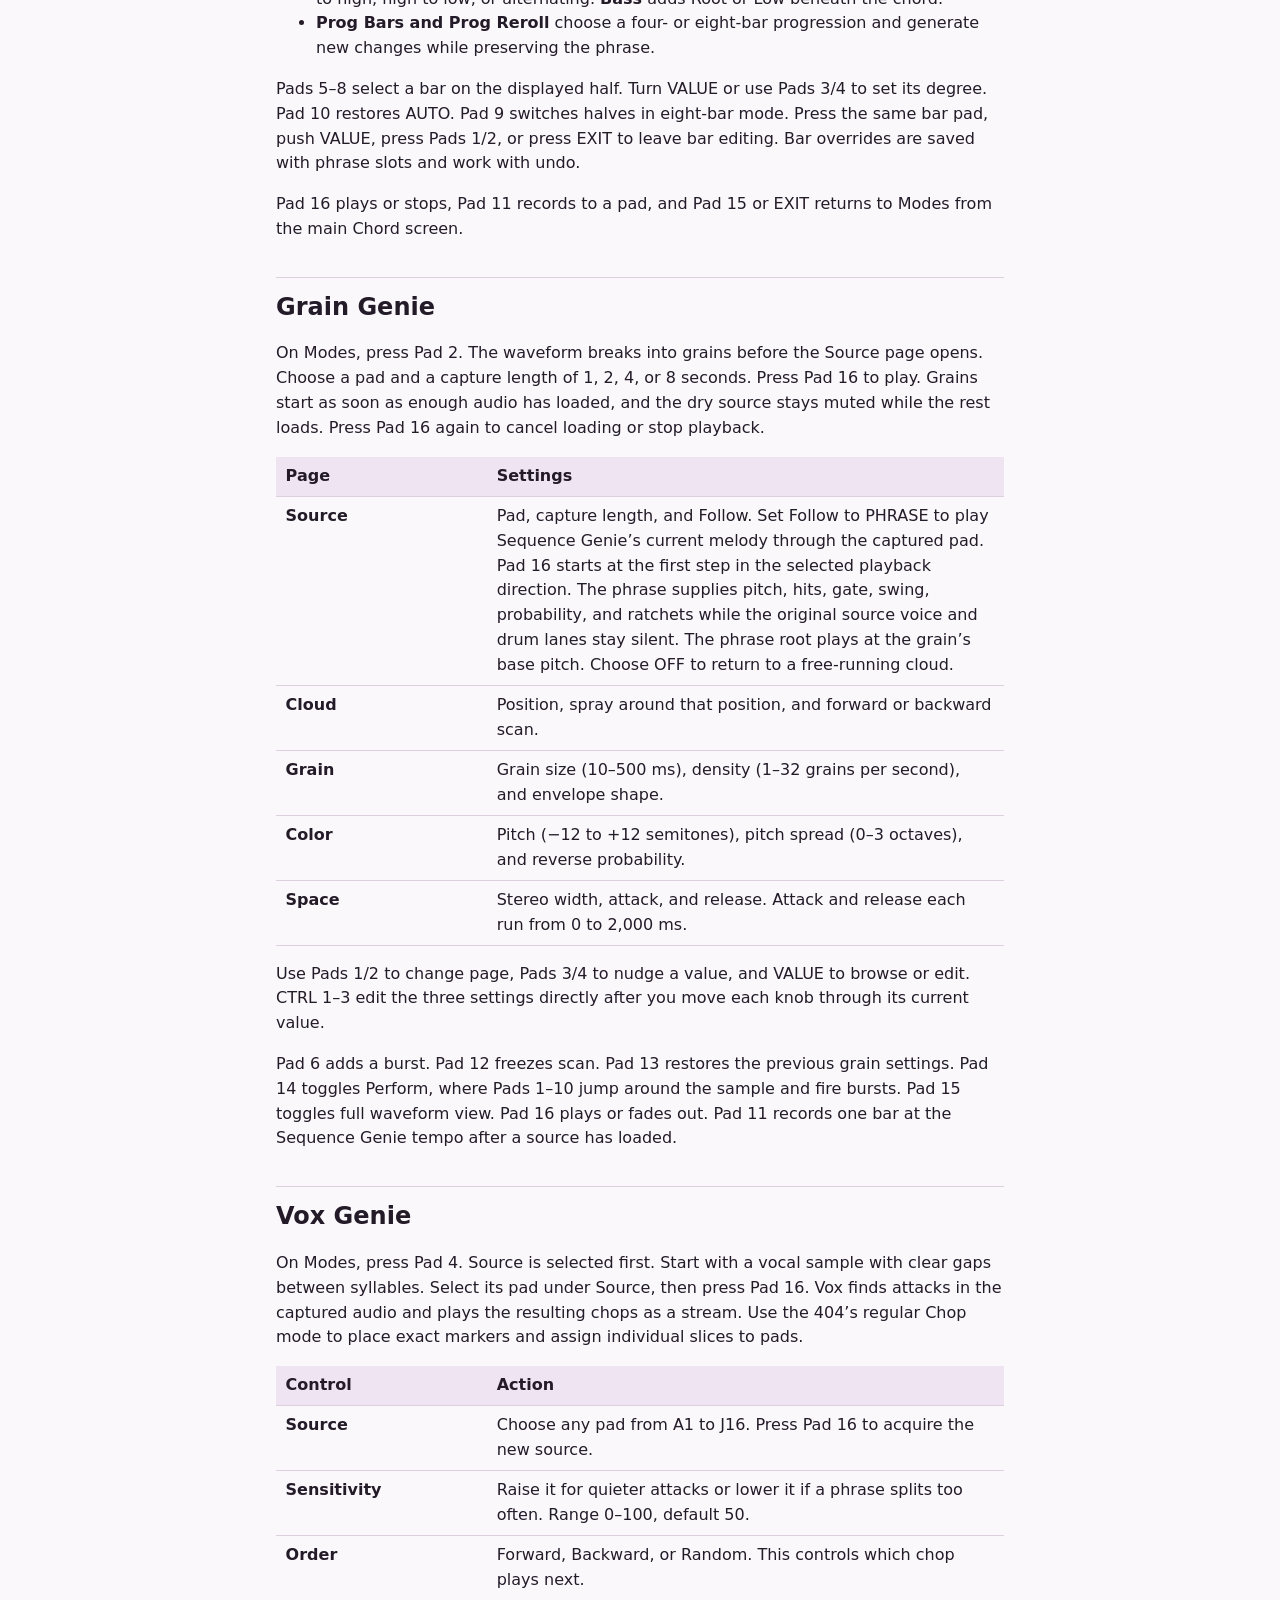
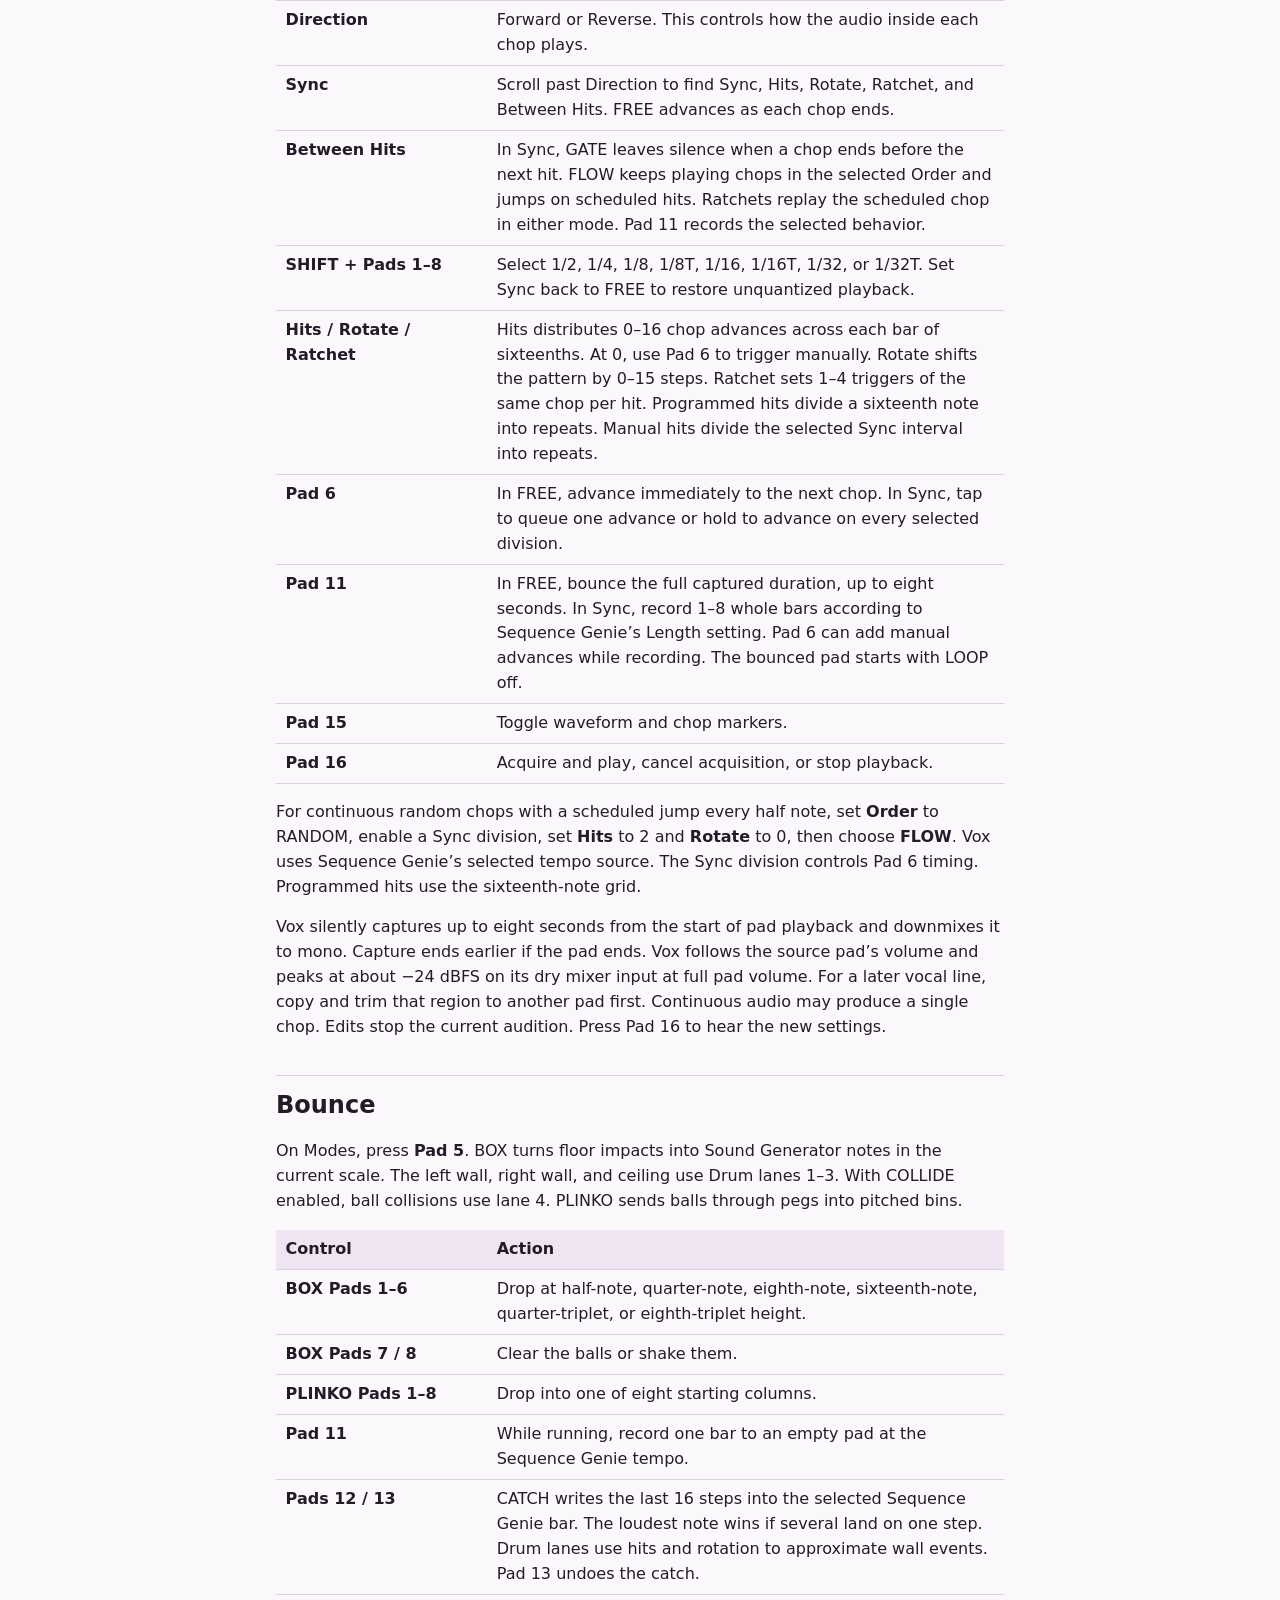
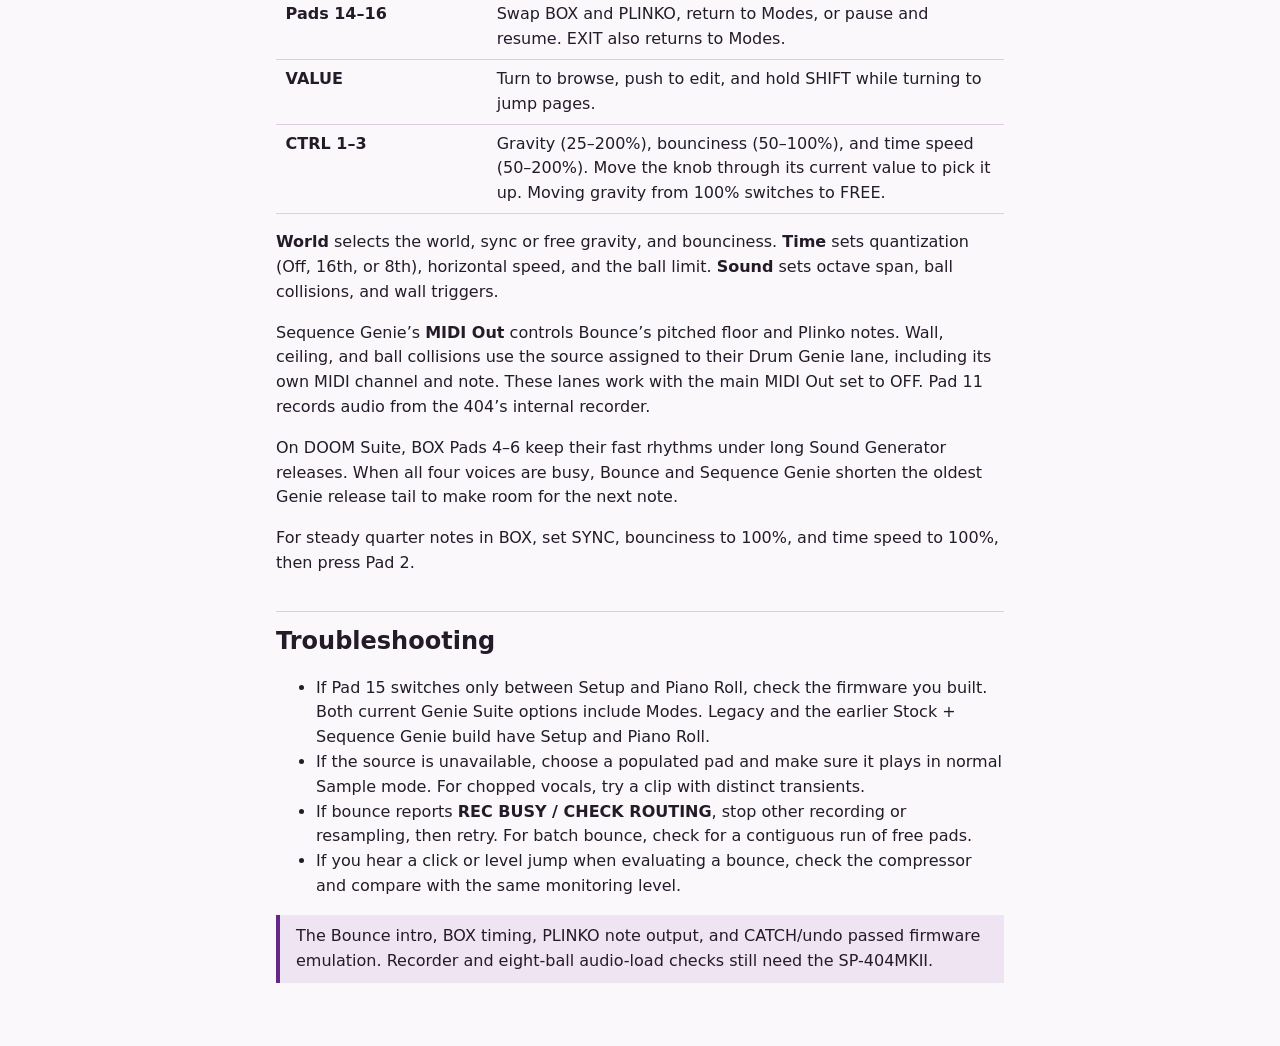
==== commit d9998039: "Publish Genie Skip Back and Vox Sync" ====
--- a/docs/genie-manual.html
+++ b/docs/genie-manual.html
@@ -58,6 +58,7 @@
 <tr><th scope="row">Hold SUB PAD</th><td>Audition the selected sample in the source picker or while on the Sound or Drum Pad setting. Release SUB PAD to stop the preview.</td></tr>
 <tr><th scope="row">SHIFT + Pads 15 / 16</th><td>On the DOOM OS 0.7.4 build, browse the previous or next loaded instrument. The list also includes the Sound Generator.</td></tr>
 <tr><th scope="row">Hold MFX + pad</th><td>Use pads to select an effect in the stock MFX picker.</td></tr>
+<tr><th scope="row">MARK</th><td>With MARK Function set to Skip Back, press MARK after playing to open the stock Skip Back waveform from any Genie mode. Press REC and choose an empty pad to save it. With MARK Function set to Looper, MARK opens the Looper. Finish an active Genie bounce before using MARK.</td></tr>
 <tr><th scope="row">CTRL 1–3</th><td>Adjust the selected effect in Sequence, Drum, Chord, or Vox. Exit Genie to use the knobs for Sound Generator parameters.</td></tr>
 <tr><th scope="row">SHIFT + CTRL 1–3</th><td>In Sequence Setup, edit the three settings on the current page. In Drum, edit Pad, Hits, and Rotate. Move a knob through the current value to pick it up.</td></tr>
 </tbody></table>
@@ -129,12 +130,17 @@
 <tr><th scope="row">Sensitivity</th><td>Raise it for quieter attacks or lower it if a phrase splits too often. Range 0–100, default 50.</td></tr>
 <tr><th scope="row">Order</th><td>Forward, Backward, or Random. This controls which chop plays next.</td></tr>
 <tr><th scope="row">Direction</th><td>Forward or Reverse. This controls how the audio inside each chop plays.</td></tr>
-<tr><th scope="row">Pad 6</th><td>Advance to the next chop in the selected order while playing.</td></tr>
-<tr><th scope="row">Pad 11</th><td>Bounce the full captured duration, up to eight seconds, using the selected chop order and direction. The bounced pad starts with LOOP off.</td></tr>
+<tr><th scope="row">Sync</th><td>Scroll past Direction to find Sync, Hits, Rotate, Ratchet, and Between Hits. FREE advances as each chop ends.</td></tr>
+<tr><th scope="row">Between Hits</th><td>In Sync, GATE leaves silence when a chop ends before the next hit. FLOW keeps playing chops in the selected Order and jumps on scheduled hits. Ratchets replay the scheduled chop in either mode. Pad 11 records the selected behavior.</td></tr>
+<tr><th scope="row">SHIFT + Pads 1–8</th><td>Select 1/2, 1/4, 1/8, 1/8T, 1/16, 1/16T, 1/32, or 1/32T. Set Sync back to FREE to restore unquantized playback.</td></tr>
+<tr><th scope="row">Hits / Rotate / Ratchet</th><td>Hits distributes 0–16 chop advances across each bar of sixteenths. At 0, use Pad 6 to trigger manually. Rotate shifts the pattern by 0–15 steps. Ratchet sets 1–4 triggers of the same chop per hit. Programmed hits divide a sixteenth note into repeats. Manual hits divide the selected Sync interval into repeats.</td></tr>
+<tr><th scope="row">Pad 6</th><td>In FREE, advance immediately to the next chop. In Sync, tap to queue one advance or hold to advance on every selected division.</td></tr>
+<tr><th scope="row">Pad 11</th><td>In FREE, bounce the full captured duration, up to eight seconds. In Sync, record 1–8 whole bars according to Sequence Genie’s Length setting. Pad 6 can add manual advances while recording. The bounced pad starts with LOOP off.</td></tr>
 <tr><th scope="row">Pad 15</th><td>Toggle waveform and chop markers.</td></tr>
 <tr><th scope="row">Pad 16</th><td>Acquire and play, cancel acquisition, or stop playback.</td></tr>
 </tbody></table>
-<p>Vox captures up to eight seconds from the start of pad playback and downmixes it to mono. Capture ends earlier if the pad ends. The source can sound while loading. Vox uses the source pad’s volume and leaves 6 dB of mixer headroom at full pad volume. For a later vocal line, copy and trim that region to another pad first. Continuous audio may produce a single chop. Edits stop the current audition. Press Pad 16 to hear the new settings.</p>
+<p>For continuous random chops with a scheduled jump every half note, set <strong>Order</strong> to RANDOM, enable a Sync division, set <strong>Hits</strong> to 2 and <strong>Rotate</strong> to 0, then choose <strong>FLOW</strong>. Vox uses Sequence Genie’s selected tempo source. The Sync division controls Pad 6 timing. Programmed hits use the sixteenth-note grid.</p>
+<p>Vox silently captures up to eight seconds from the start of pad playback and downmixes it to mono. Capture ends earlier if the pad ends. Vox follows the source pad’s volume and peaks at about −24 dBFS on its dry mixer input at full pad volume. For a later vocal line, copy and trim that region to another pad first. Continuous audio may produce a single chop. Edits stop the current audition. Press Pad 16 to hear the new settings.</p>
 </section>
 <section id="bounce"><h2>Bounce</h2>
 <p>On Modes, press <kbd>Pad 5</kbd>. BOX turns floor impacts into Sound Generator notes in the current scale. The left wall, right wall, and ceiling use Drum lanes 1–3. With COLLIDE enabled, ball collisions use lane 4. PLINKO sends balls through pegs into pitched bins.</p>
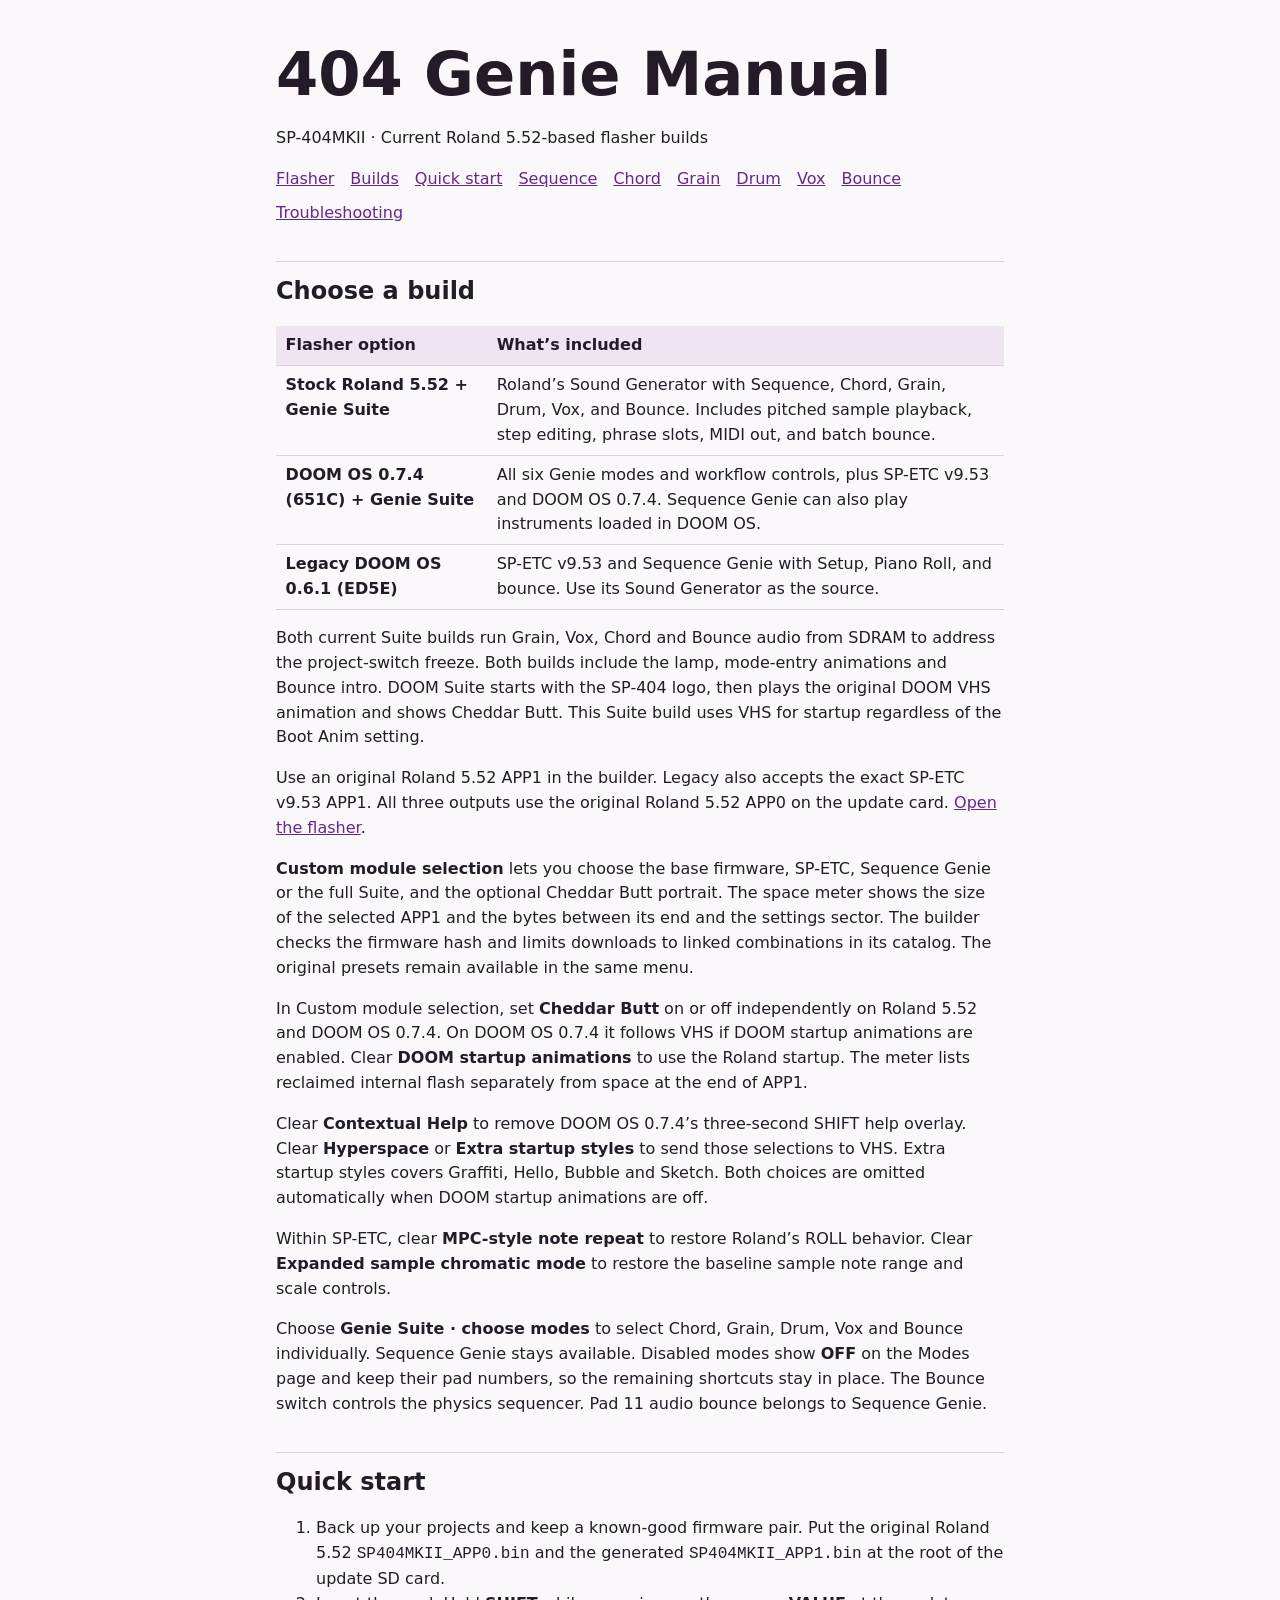
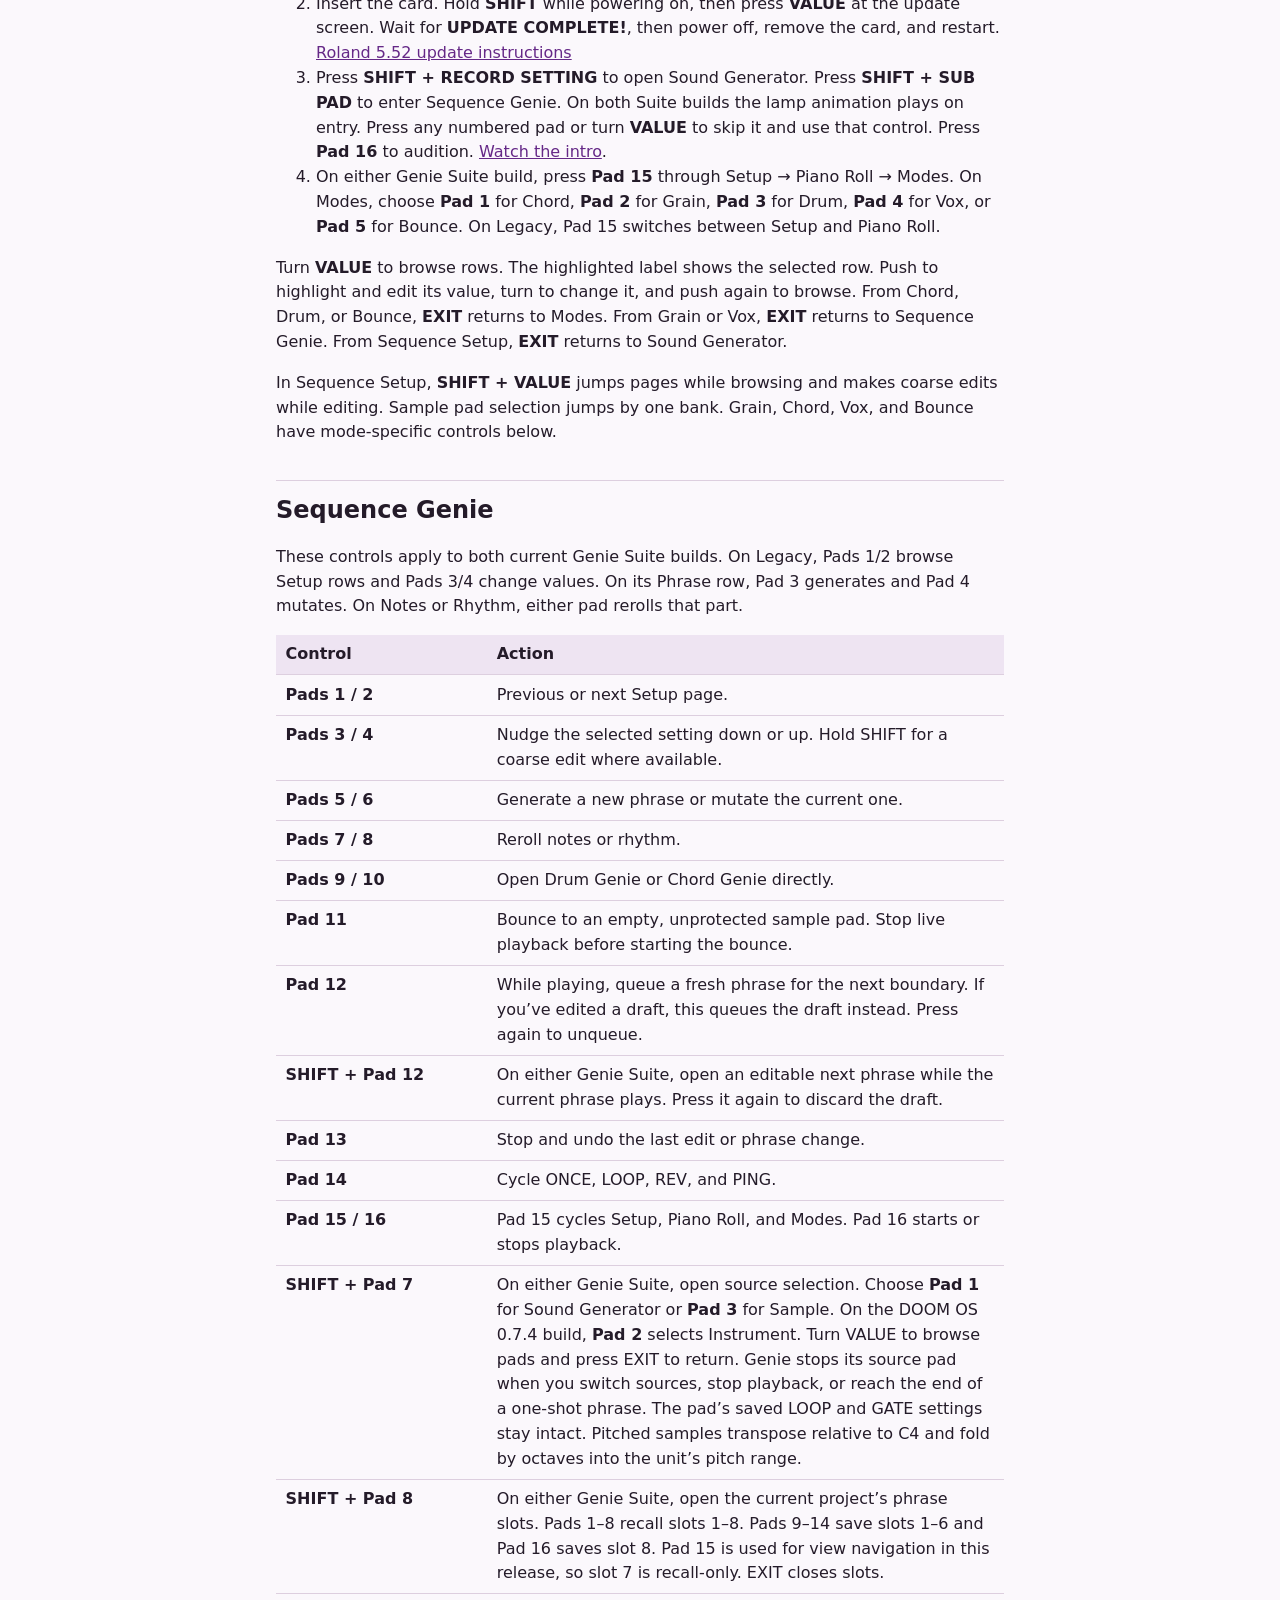
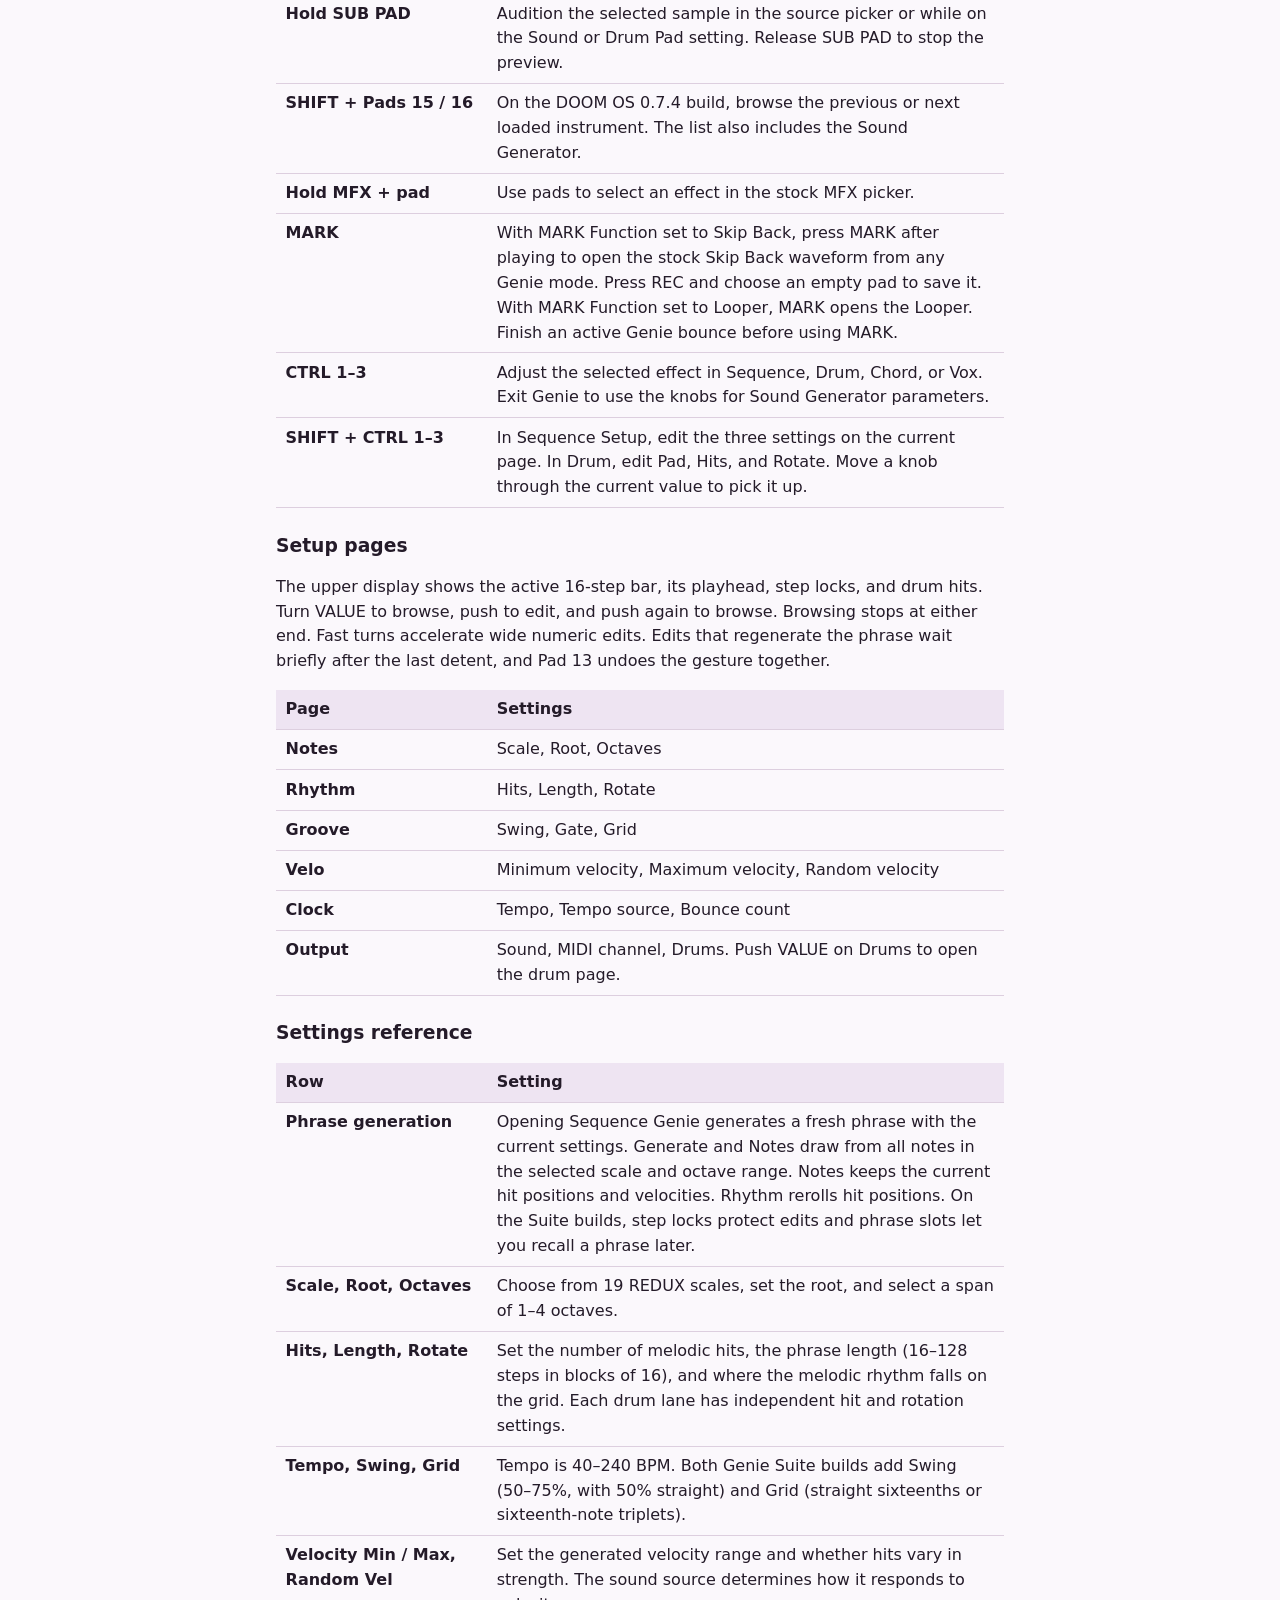
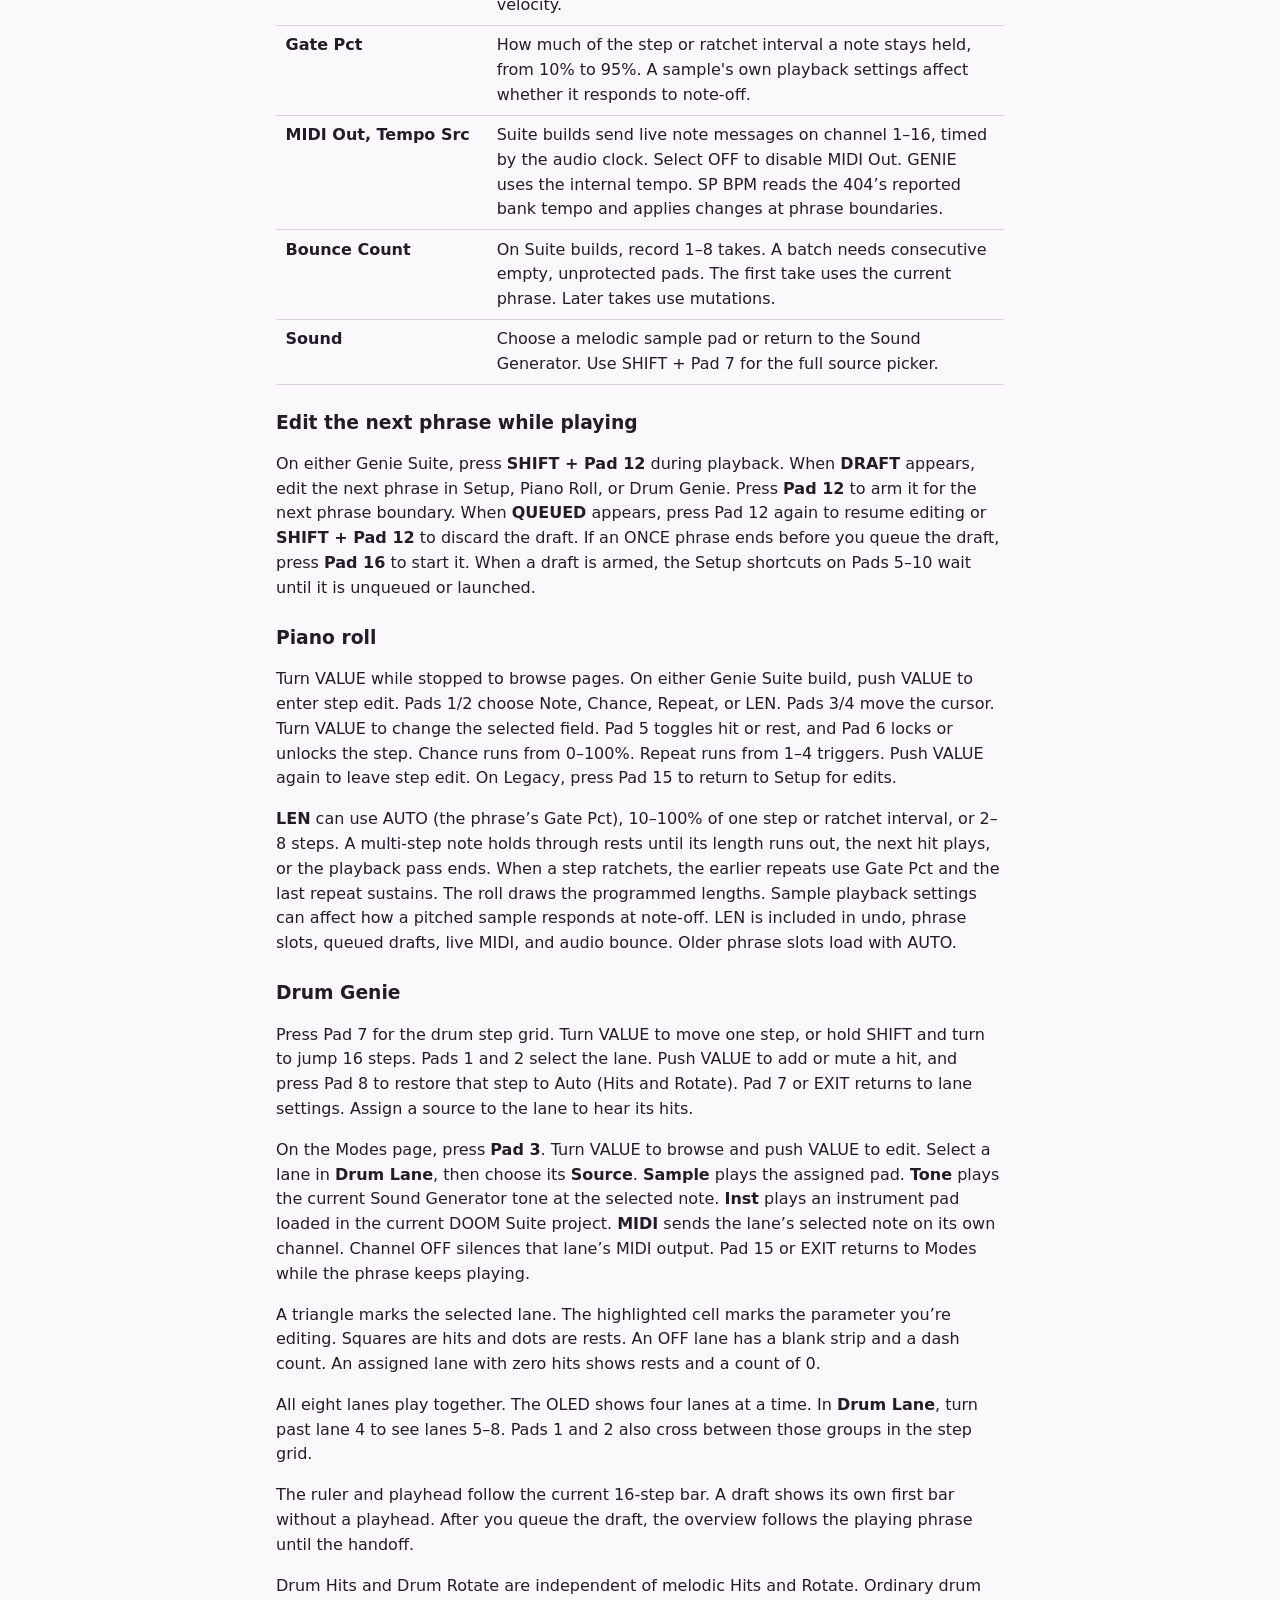
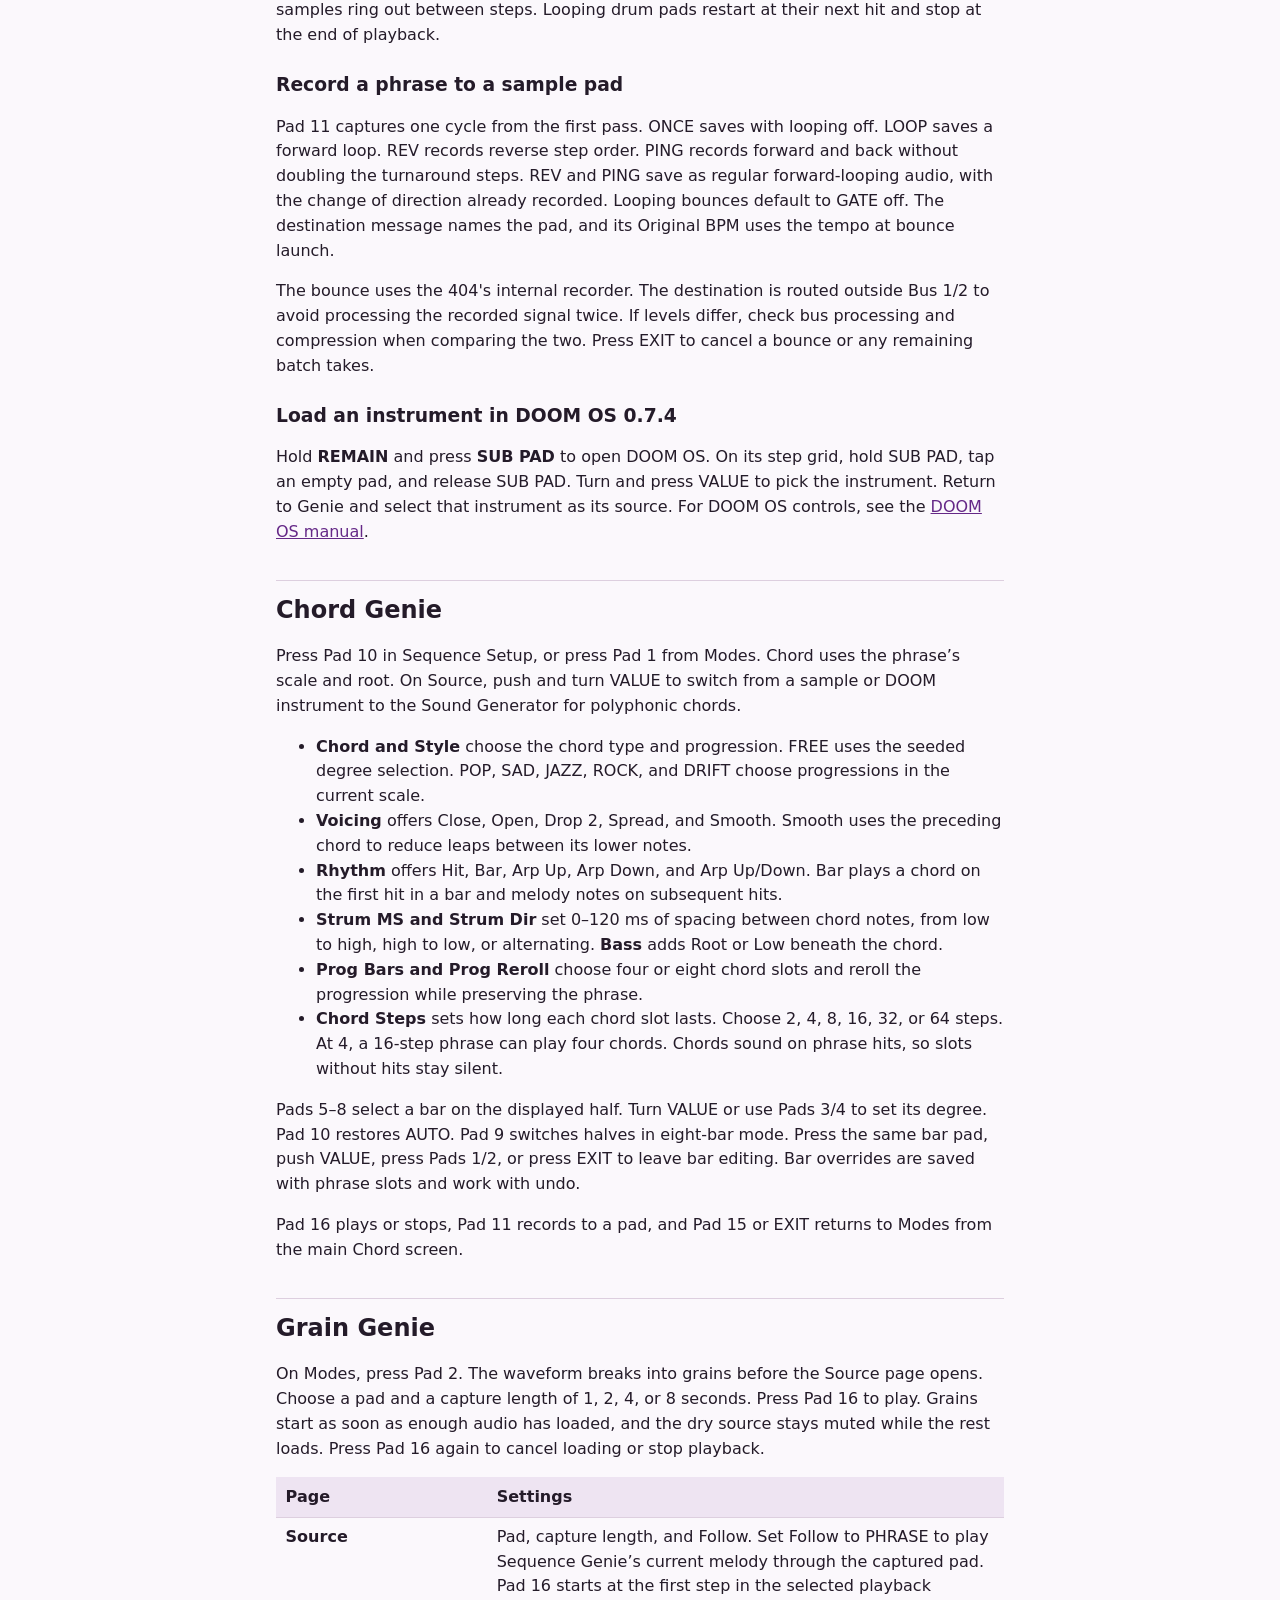
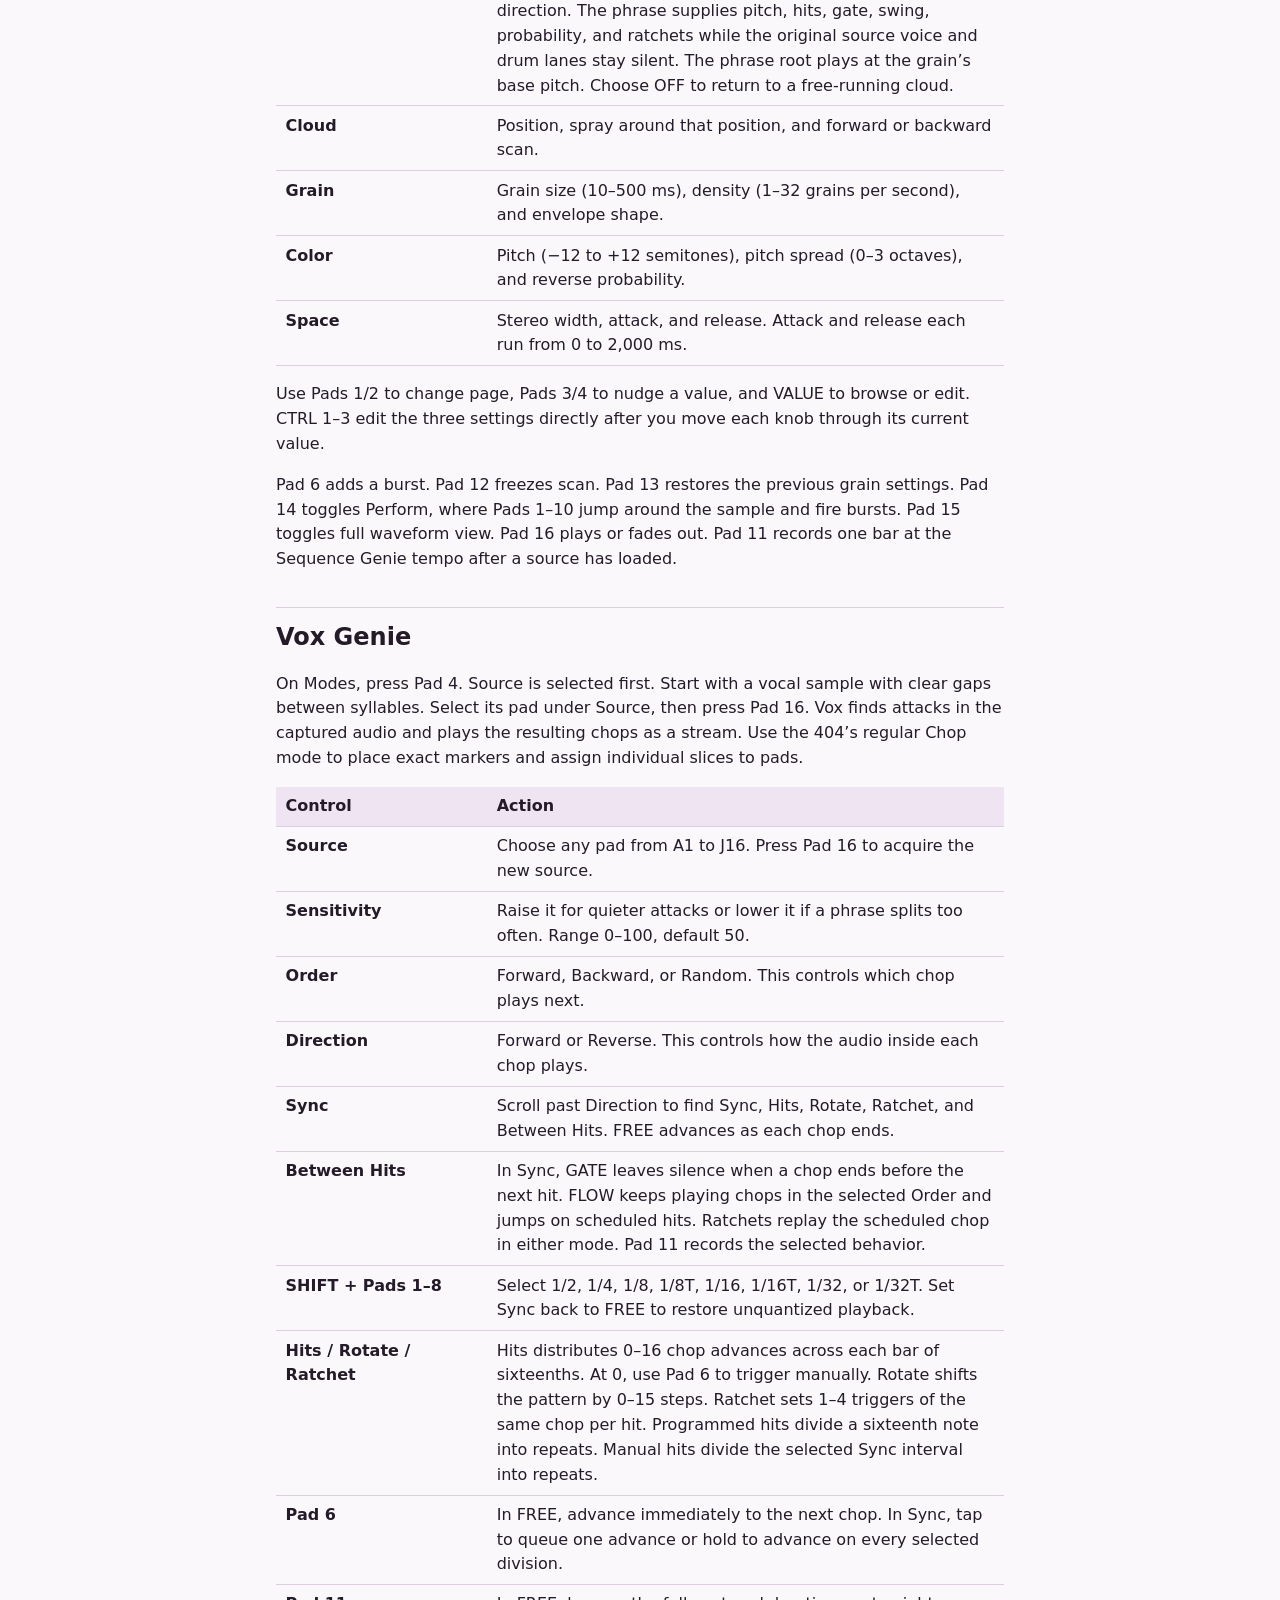
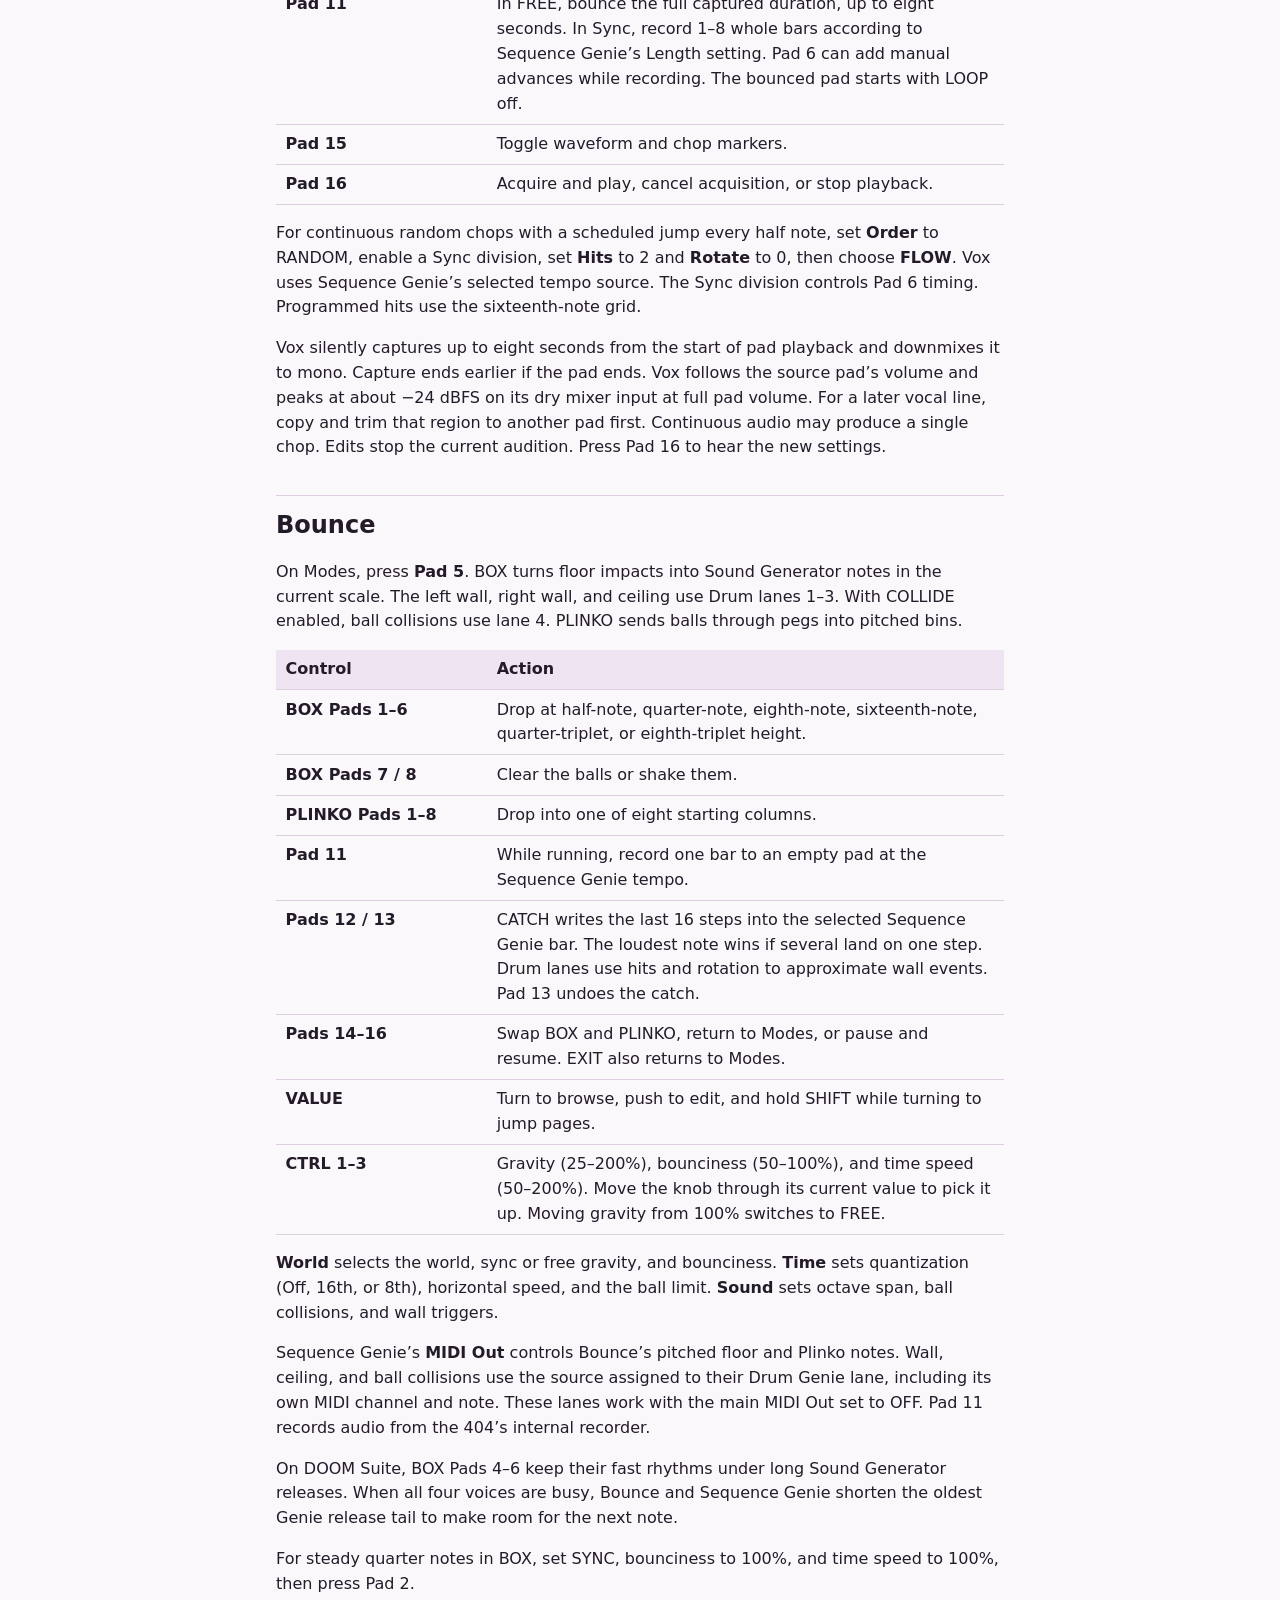
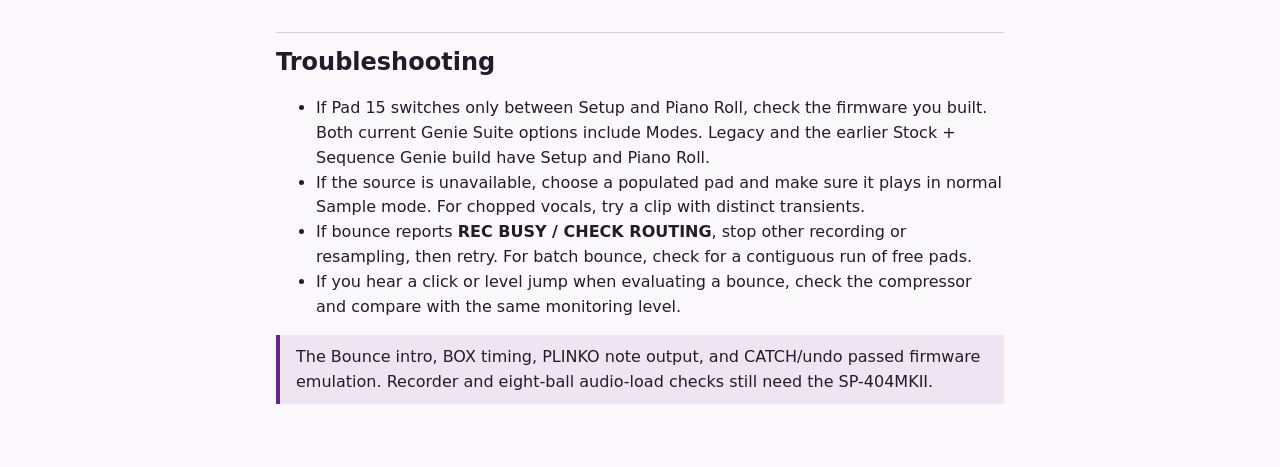
==== commit 937aeacf: "Publish piano-roll note lengths and modular Genie builds" ====
--- a/docs/genie-manual.html
+++ b/docs/genie-manual.html
@@ -28,6 +28,11 @@
 </tbody></table>
 <p>Both current Suite builds run Grain, Vox, Chord and Bounce audio from SDRAM to address the project-switch freeze. Both builds include the lamp, mode-entry animations and Bounce intro. DOOM Suite starts with the SP-404 logo, then plays the original DOOM VHS animation and shows Cheddar Butt. This Suite build uses VHS for startup regardless of the Boot Anim setting.</p>
 <p>Use an original Roland 5.52 APP1 in the builder. Legacy also accepts the exact SP-ETC v9.53 APP1. All three outputs use the original Roland 5.52 APP0 on the update card. <a href="./#builder">Open the flasher</a>.</p>
+<p><strong>Custom module selection</strong> lets you choose the base firmware, SP-ETC, Sequence Genie or the full Suite, and the optional Cheddar Butt portrait. The space meter shows the size of the selected APP1 and the bytes between its end and the settings sector. The builder checks the firmware hash and limits downloads to linked combinations in its catalog. The original presets remain available in the same menu.</p>
+<p>In Custom module selection, set <strong>Cheddar Butt</strong> on or off independently on Roland 5.52 and DOOM OS 0.7.4. On DOOM OS 0.7.4 it follows VHS if DOOM startup animations are enabled. Clear <strong>DOOM startup animations</strong> to use the Roland startup. The meter lists reclaimed internal flash separately from space at the end of APP1.</p>
+<p>Clear <strong>Contextual Help</strong> to remove DOOM OS 0.7.4’s three-second SHIFT help overlay. Clear <strong>Hyperspace</strong> or <strong>Extra startup styles</strong> to send those selections to VHS. Extra startup styles covers Graffiti, Hello, Bubble and Sketch. Both choices are omitted automatically when DOOM startup animations are off.</p>
+<p>Within SP-ETC, clear <strong>MPC-style note repeat</strong> to restore Roland’s ROLL behavior. Clear <strong>Expanded sample chromatic mode</strong> to restore the baseline sample note range and scale controls.</p>
+<p>Choose <strong>Genie Suite · choose modes</strong> to select Chord, Grain, Drum, Vox and Bounce individually. Sequence Genie stays available. Disabled modes show <strong>OFF</strong> on the Modes page and keep their pad numbers, so the remaining shortcuts stay in place. The Bounce switch controls the physics sequencer. Pad 11 audio bounce belongs to Sequence Genie.</p>
 </section>
 <section id="start"><h2>Quick start</h2>
 <ol>
@@ -87,10 +92,13 @@
 <h3>Edit the next phrase while playing</h3>
 <p>On either Genie Suite, press <kbd>SHIFT + Pad 12</kbd> during playback. When <b>DRAFT</b> appears, edit the next phrase in Setup, Piano Roll, or Drum Genie. Press <kbd>Pad 12</kbd> to arm it for the next phrase boundary. When <b>QUEUED</b> appears, press Pad 12 again to resume editing or <kbd>SHIFT + Pad 12</kbd> to discard the draft. If an ONCE phrase ends before you queue the draft, press <kbd>Pad 16</kbd> to start it. When a draft is armed, the Setup shortcuts on Pads 5–10 wait until it is unqueued or launched.</p>
 <h3>Piano roll</h3>
-<p>Turn VALUE while stopped to browse pages. On either Genie Suite build, push VALUE to enter step edit. Pads 1/2 choose Note, Chance, or Repeat. Pads 3/4 move the cursor. Turn VALUE to change the selected field. Pad 5 toggles hit or rest, and Pad 6 locks or unlocks the step. Chance runs from 0–100%. Repeat runs from 1–4 triggers. Push VALUE again to leave step edit. On Legacy, press Pad 15 to return to Setup for edits.</p>
+<p>Turn VALUE while stopped to browse pages. On either Genie Suite build, push VALUE to enter step edit. Pads 1/2 choose Note, Chance, Repeat, or LEN. Pads 3/4 move the cursor. Turn VALUE to change the selected field. Pad 5 toggles hit or rest, and Pad 6 locks or unlocks the step. Chance runs from 0–100%. Repeat runs from 1–4 triggers. Push VALUE again to leave step edit. On Legacy, press Pad 15 to return to Setup for edits.</p>
+<p><strong>LEN</strong> can use AUTO (the phrase’s Gate Pct), 10–100% of one step or ratchet interval, or 2–8 steps. A multi-step note holds through rests until its length runs out, the next hit plays, or the playback pass ends. When a step ratchets, the earlier repeats use Gate Pct and the last repeat sustains. The roll draws the programmed lengths. Sample playback settings can affect how a pitched sample responds at note-off. LEN is included in undo, phrase slots, queued drafts, live MIDI, and audio bounce. Older phrase slots load with AUTO.</p>
 <h3 id="drum">Drum Genie</h3>
+<p>Press Pad 7 for the drum step grid. Turn VALUE to move one step, or hold SHIFT and turn to jump 16 steps. Pads 1 and 2 select the lane. Push VALUE to add or mute a hit, and press Pad 8 to restore that step to Auto (Hits and Rotate). Pad 7 or EXIT returns to lane settings. Assign a source to the lane to hear its hits.</p>
 <p>On the Modes page, press <kbd>Pad 3</kbd>. Turn VALUE to browse and push VALUE to edit. Select a lane in <strong>Drum Lane</strong>, then choose its <strong>Source</strong>. <strong>Sample</strong> plays the assigned pad. <strong>Tone</strong> plays the current Sound Generator tone at the selected note. <strong>Inst</strong> plays an instrument pad loaded in the current DOOM Suite project. <strong>MIDI</strong> sends the lane’s selected note on its own channel. Channel OFF silences that lane’s MIDI output. Pad 15 or EXIT returns to Modes while the phrase keeps playing.</p>
 <p>A triangle marks the selected lane. The highlighted cell marks the parameter you’re editing. Squares are hits and dots are rests. An OFF lane has a blank strip and a dash count. An assigned lane with zero hits shows rests and a count of 0.</p>
+<p>All eight lanes play together. The OLED shows four lanes at a time. In <strong>Drum Lane</strong>, turn past lane 4 to see lanes 5–8. Pads 1 and 2 also cross between those groups in the step grid.</p>
 <p>The ruler and playhead follow the current 16-step bar. A draft shows its own first bar without a playhead. After you queue the draft, the overview follows the playing phrase until the handoff.</p>
 <p>Drum Hits and Drum Rotate are independent of melodic Hits and Rotate. Ordinary drum samples ring out between steps. Looping drum pads restart at their next hit and stop at the end of playback.</p>
 <h3>Record a phrase to a sample pad</h3>
@@ -106,7 +114,8 @@
 <li><strong>Voicing</strong> offers Close, Open, Drop 2, Spread, and Smooth. Smooth uses the preceding chord to reduce leaps between its lower notes.</li>
 <li><strong>Rhythm</strong> offers Hit, Bar, Arp Up, Arp Down, and Arp Up/Down. Bar plays a chord on the first hit in a bar and melody notes on subsequent hits.</li>
 <li><strong>Strum MS and Strum Dir</strong> set 0–120 ms of spacing between chord notes, from low to high, high to low, or alternating. <strong>Bass</strong> adds Root or Low beneath the chord.</li>
-<li><strong>Prog Bars and Prog Reroll</strong> choose a four- or eight-bar progression and generate new changes while preserving the phrase.</li>
+<li><strong>Prog Bars and Prog Reroll</strong> choose four or eight chord slots and reroll the progression while preserving the phrase.</li>
+<li><strong>Chord Steps</strong> sets how long each chord slot lasts. Choose 2, 4, 8, 16, 32, or 64 steps. At 4, a 16-step phrase can play four chords. Chords sound on phrase hits, so slots without hits stay silent.</li>
 </ul>
 <p>Pads 5–8 select a bar on the displayed half. Turn VALUE or use Pads 3/4 to set its degree. Pad 10 restores AUTO. Pad 9 switches halves in eight-bar mode. Press the same bar pad, push VALUE, press Pads 1/2, or press EXIT to leave bar editing. Bar overrides are saved with phrase slots and work with undo.</p>
 <p>Pad 16 plays or stops, Pad 11 records to a pad, and Pad 15 or EXIT returns to Modes from the main Chord screen.</p>
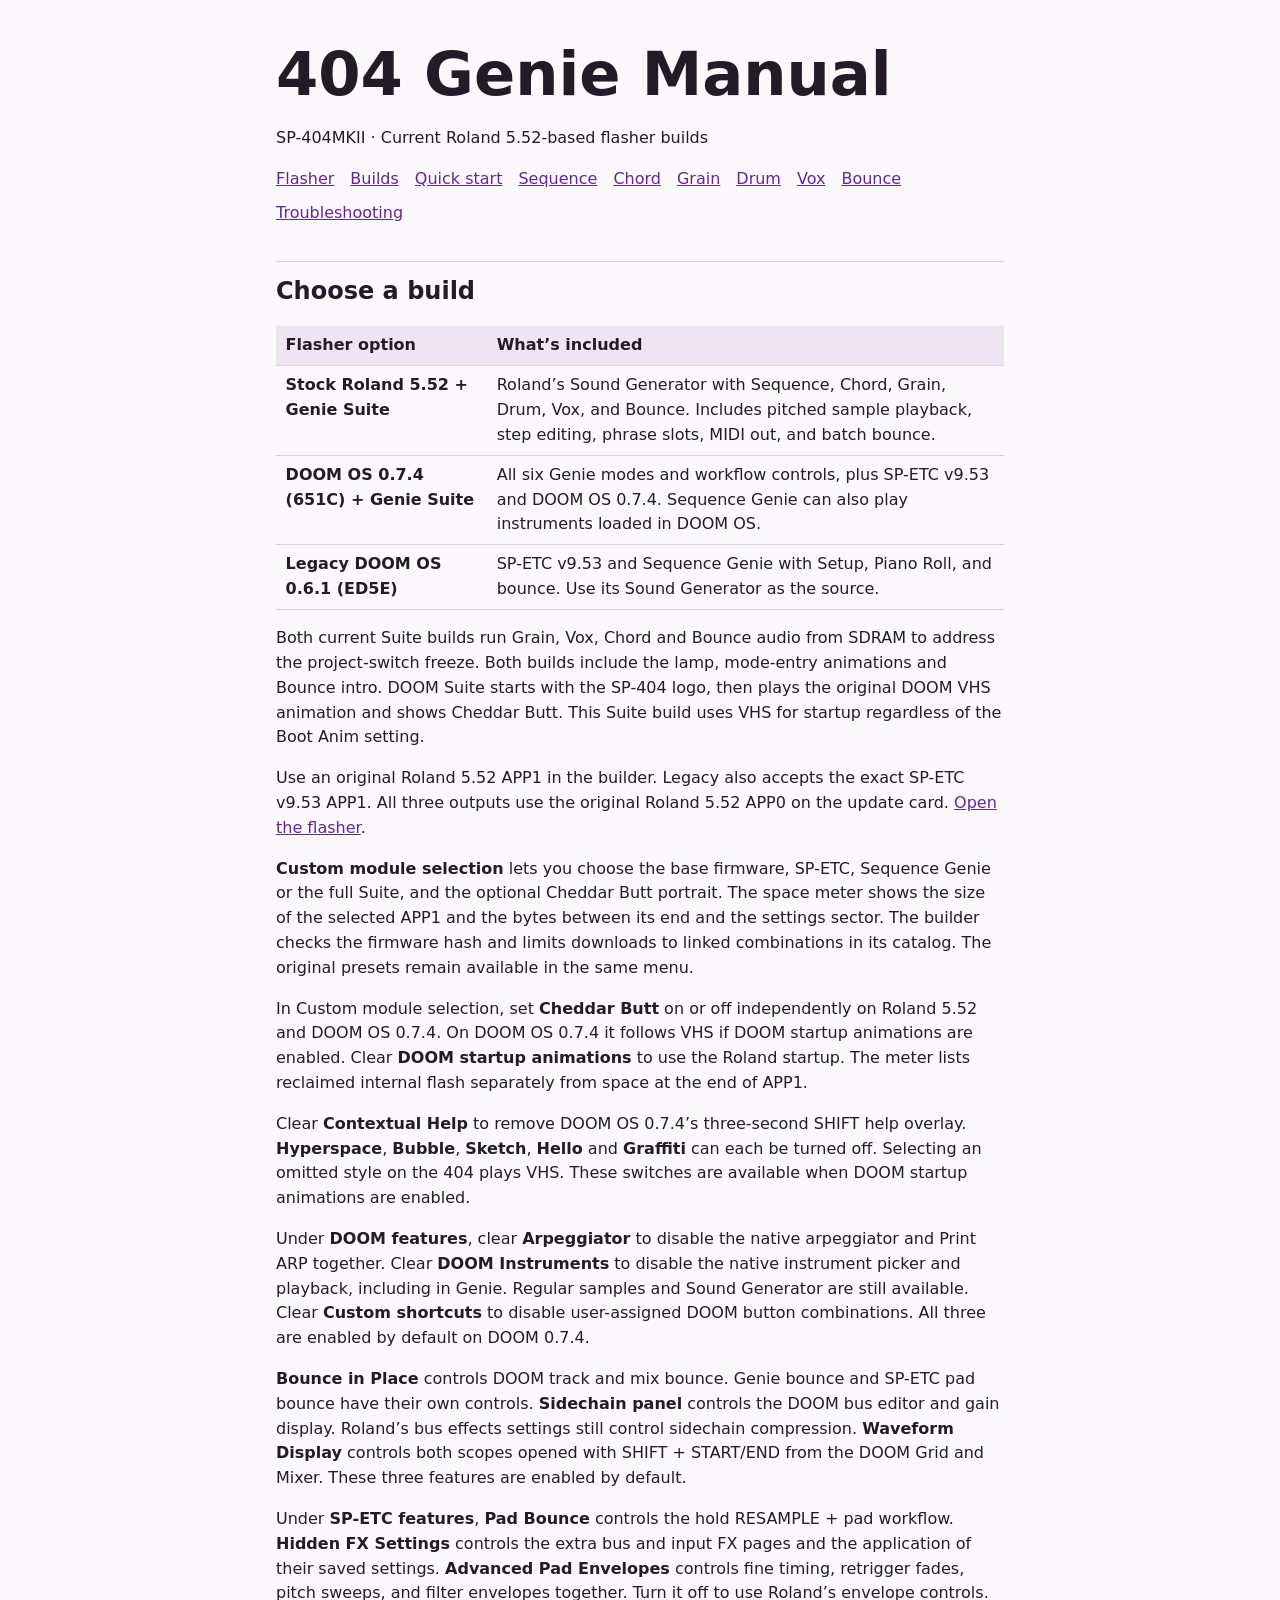
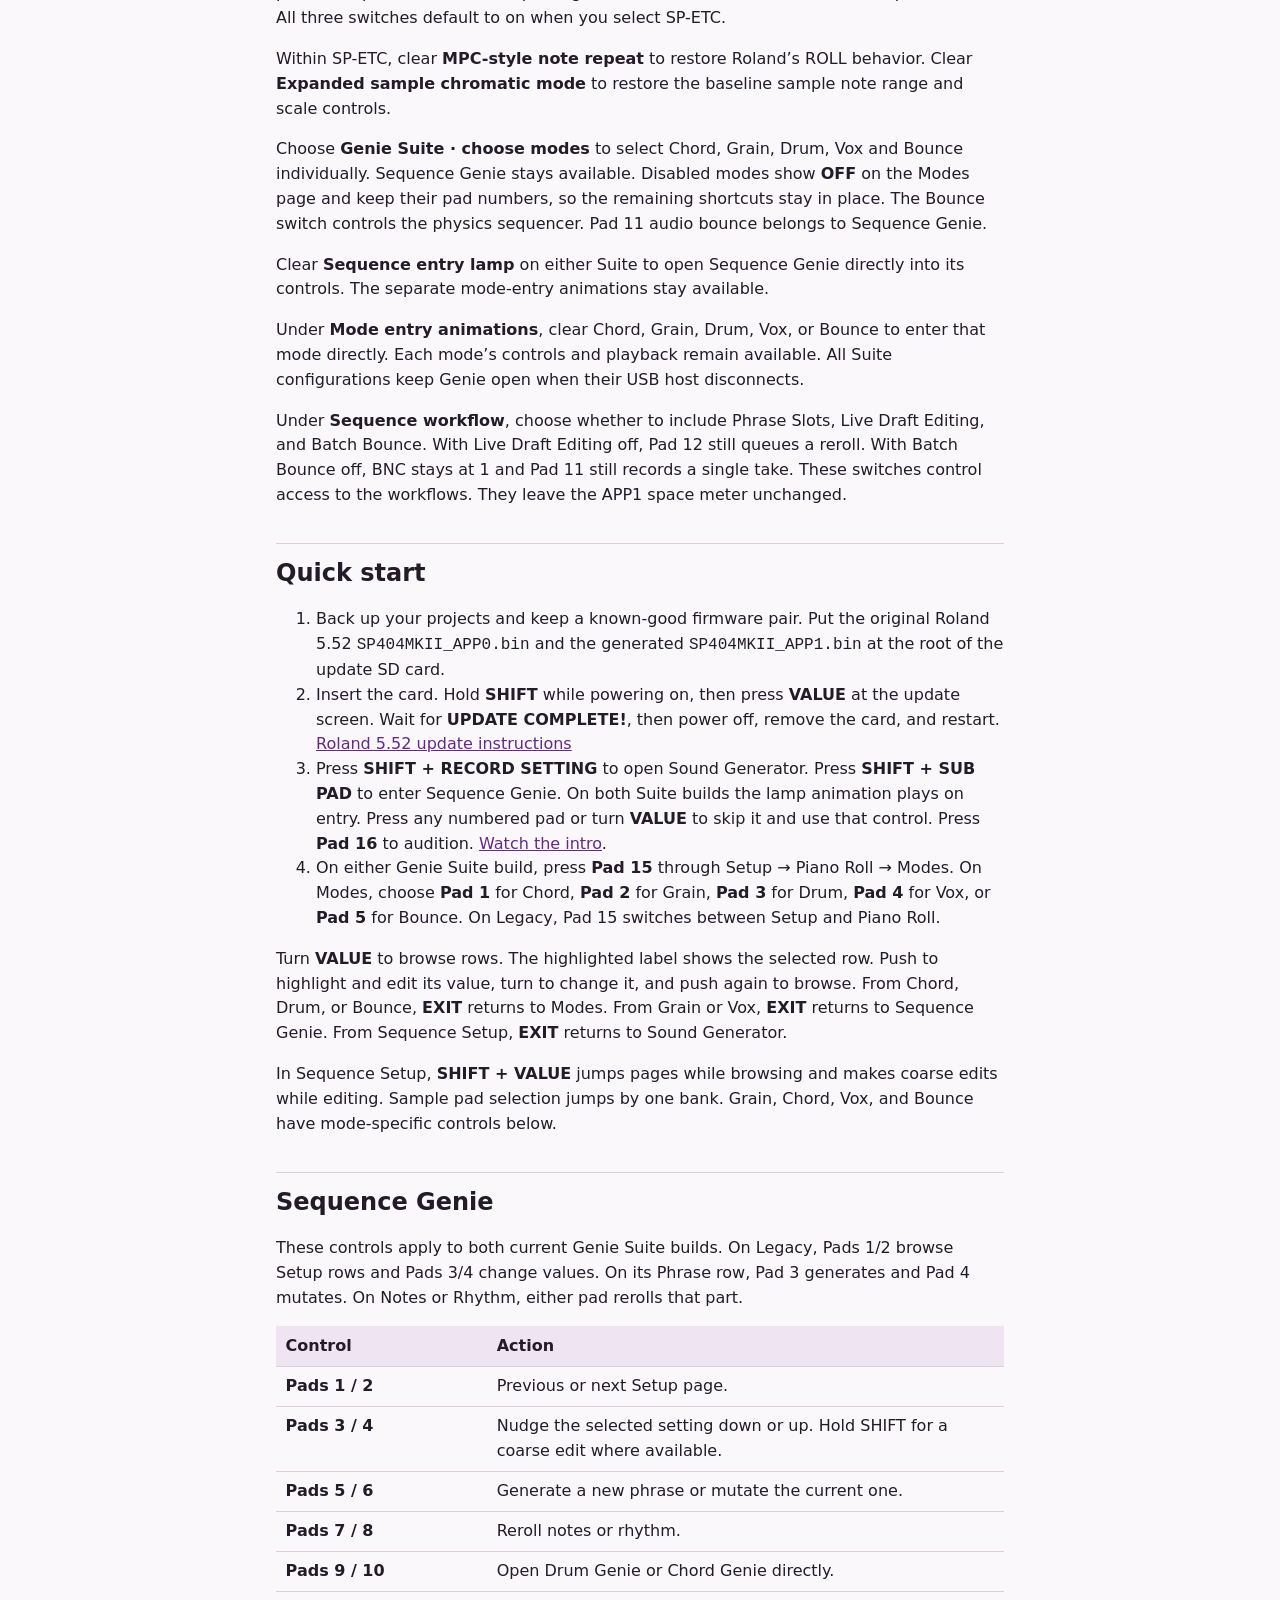
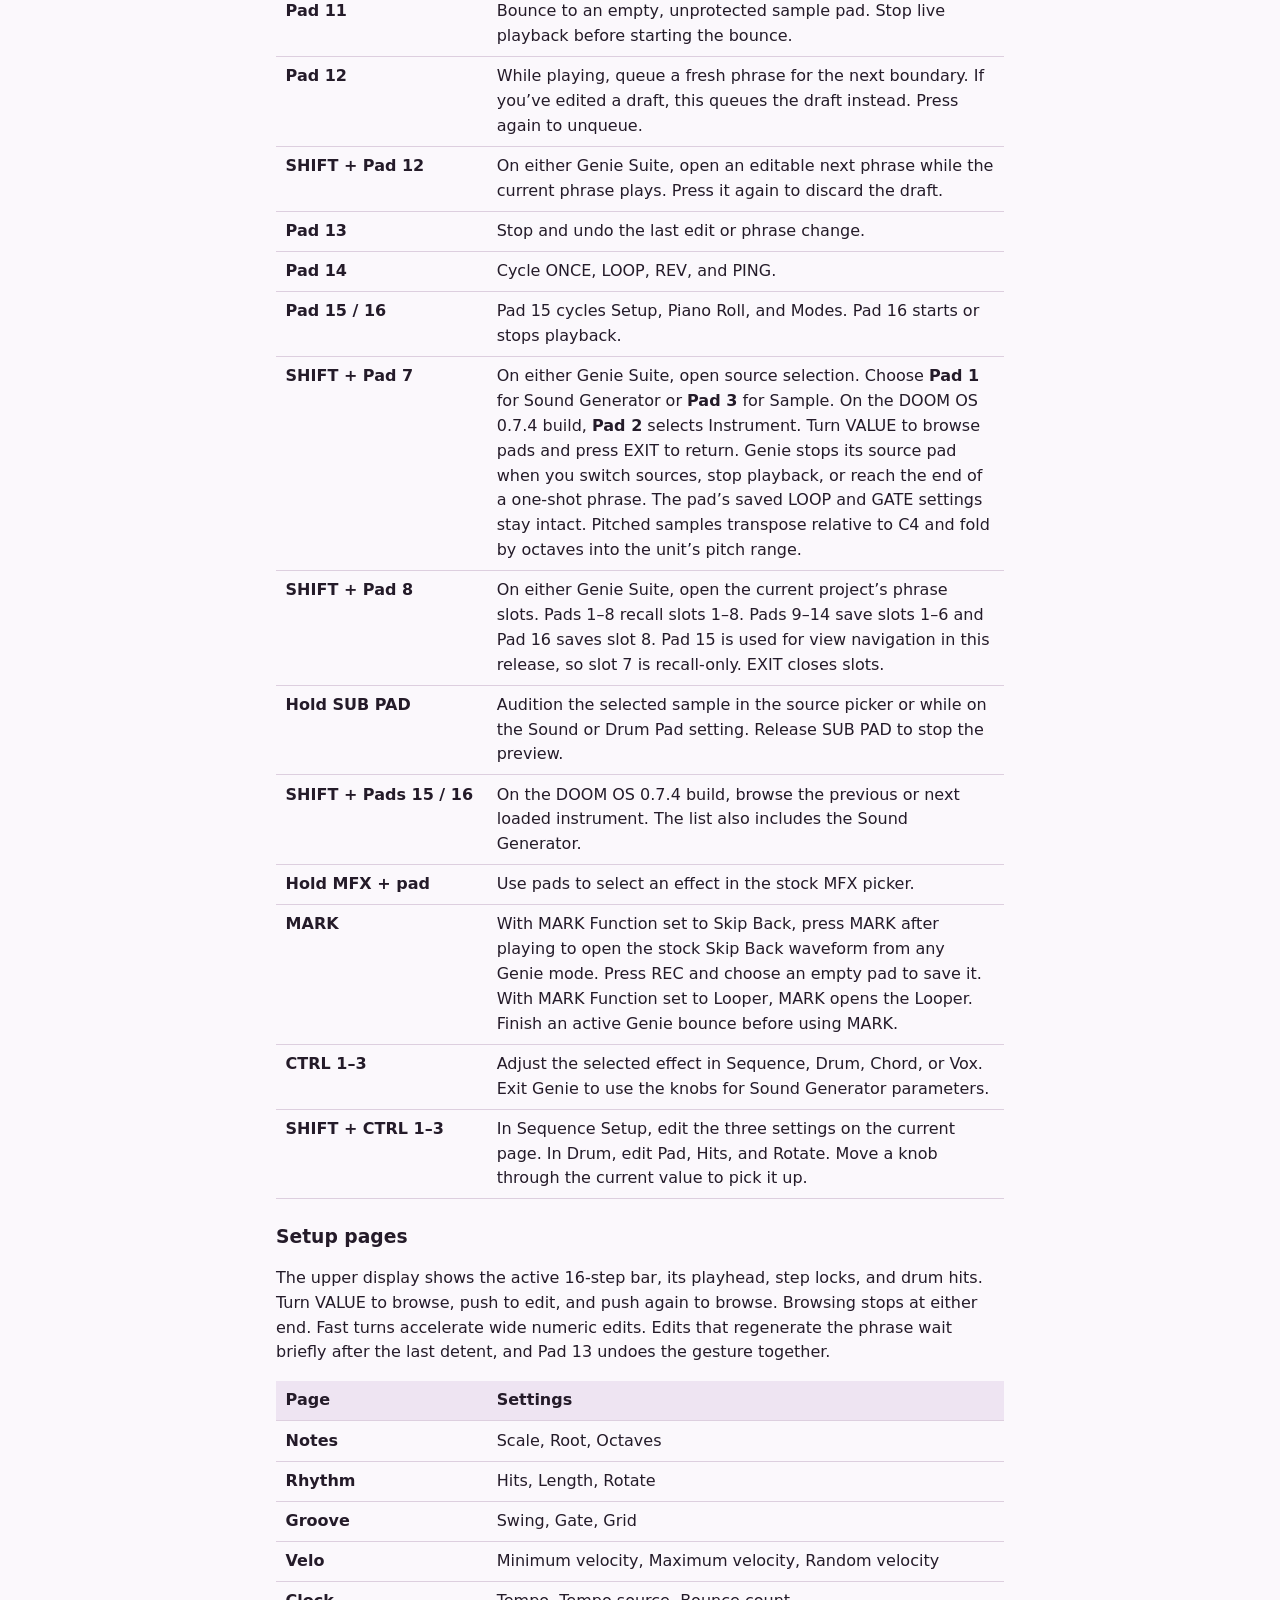
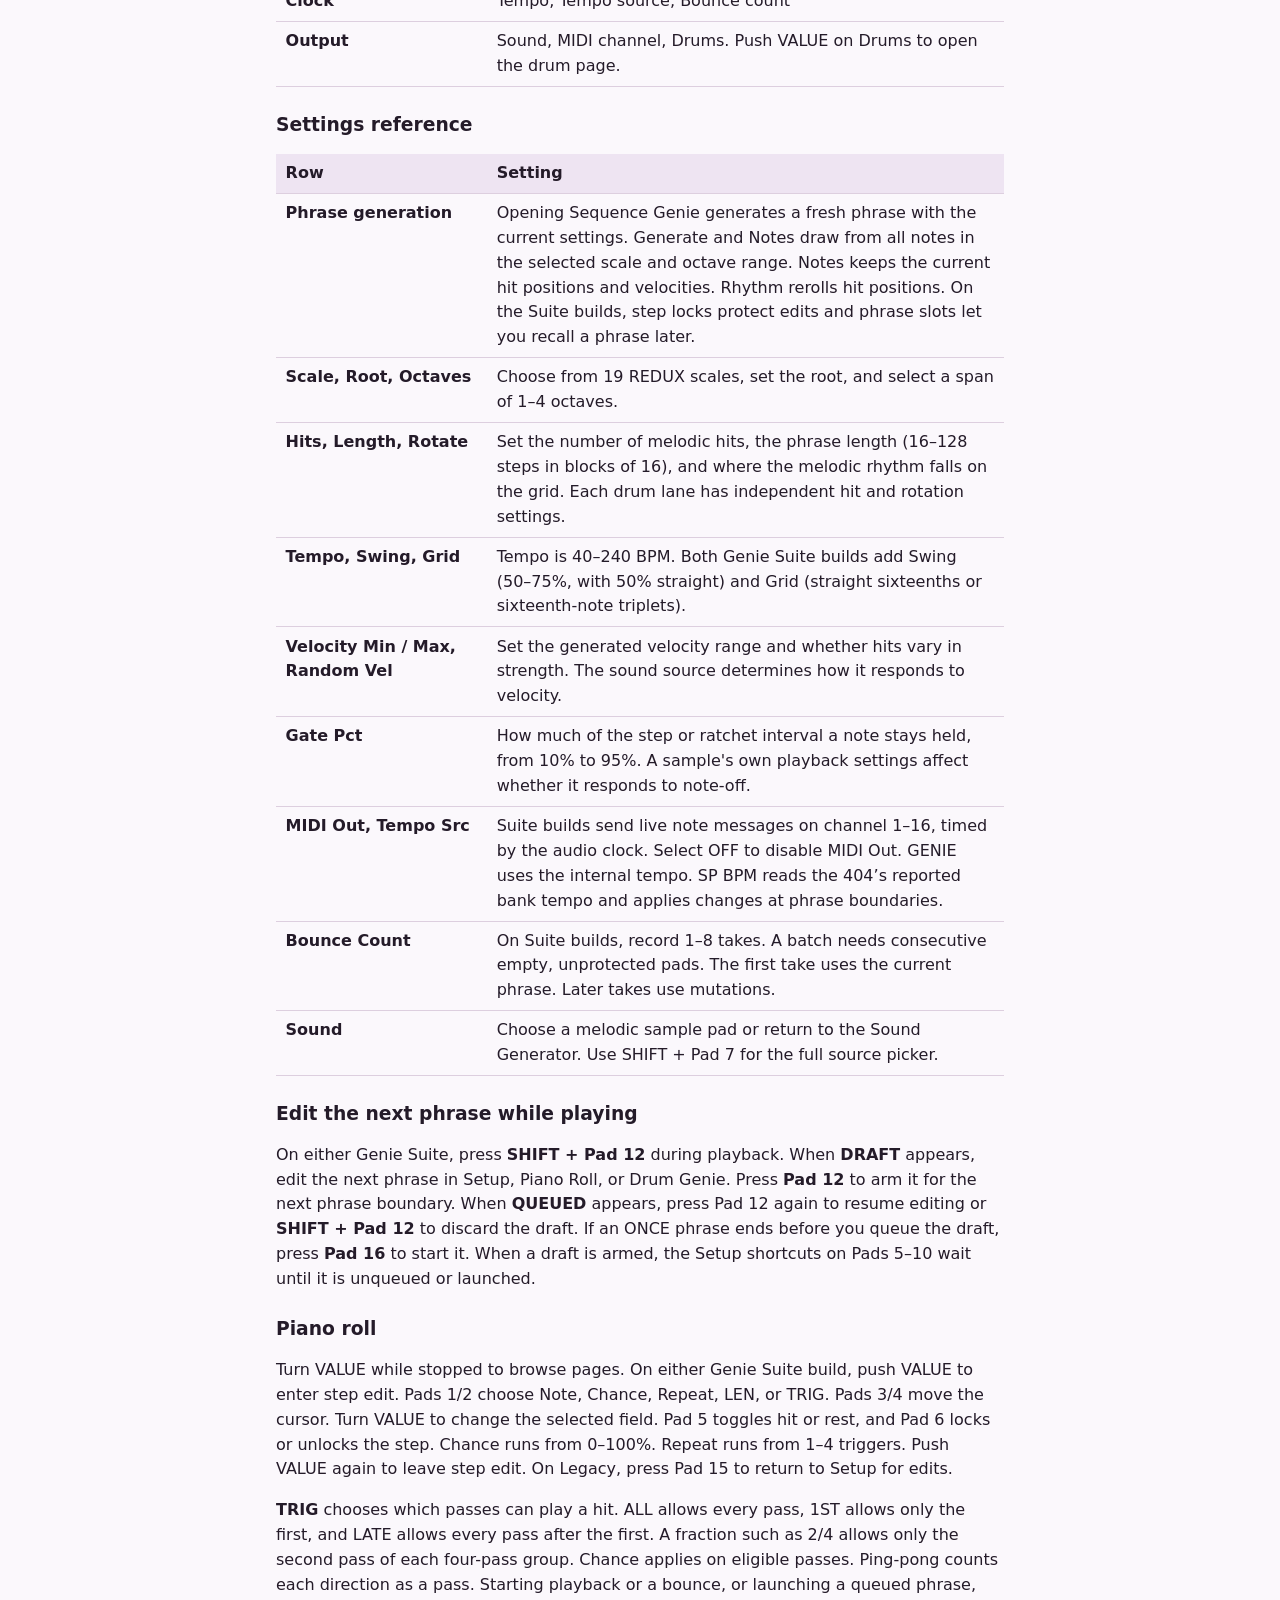
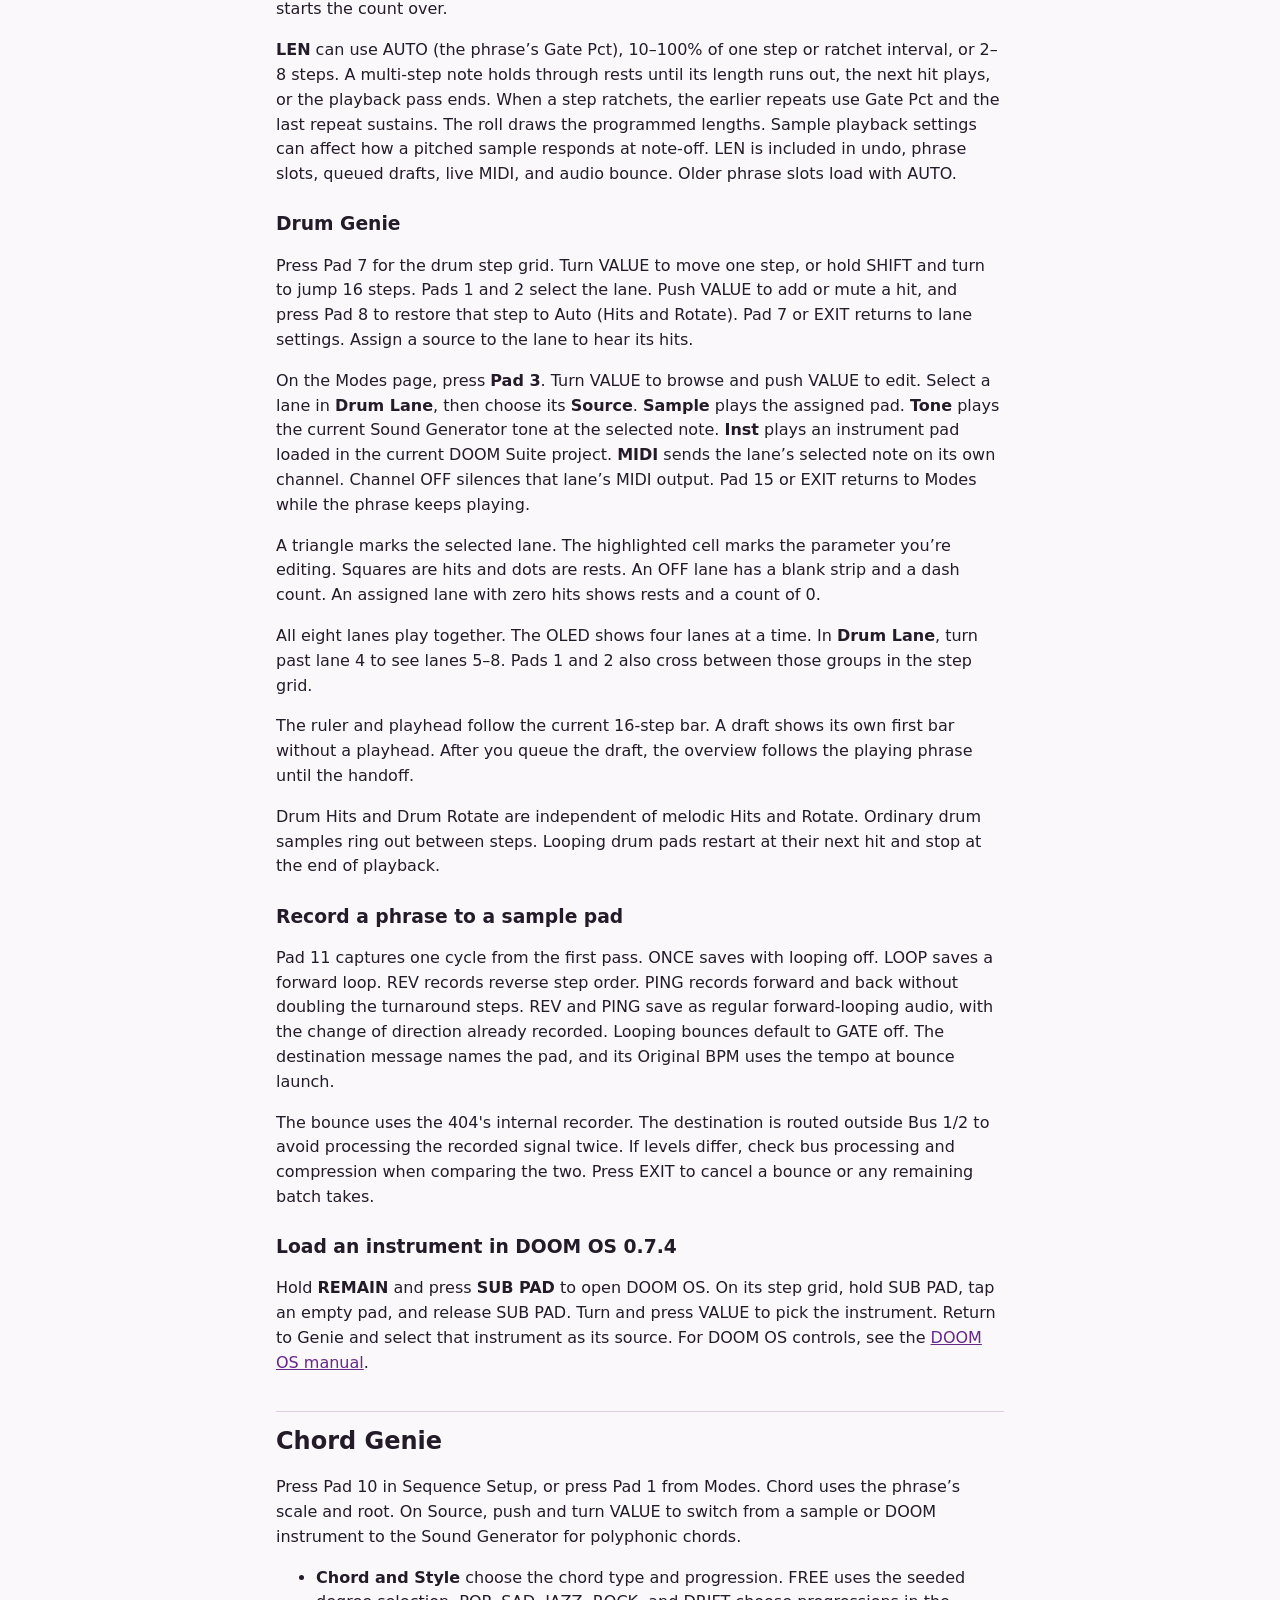
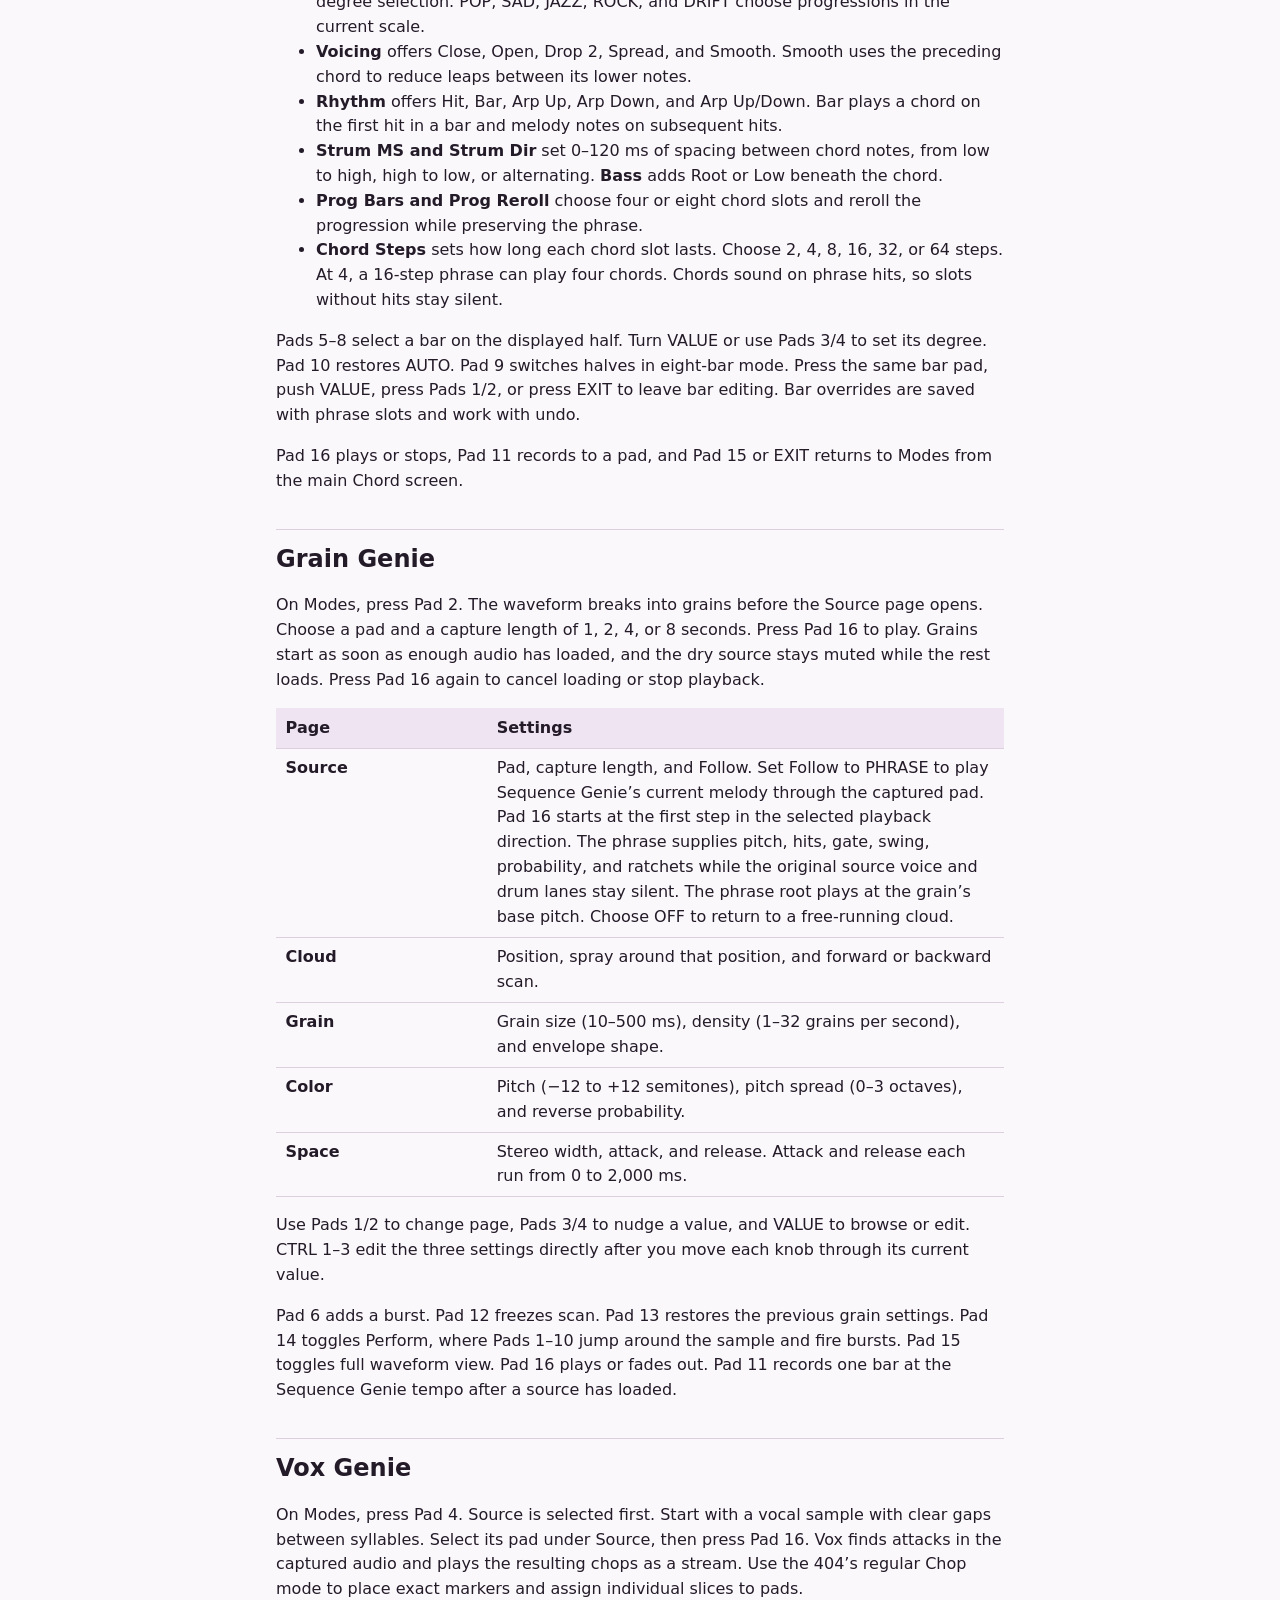
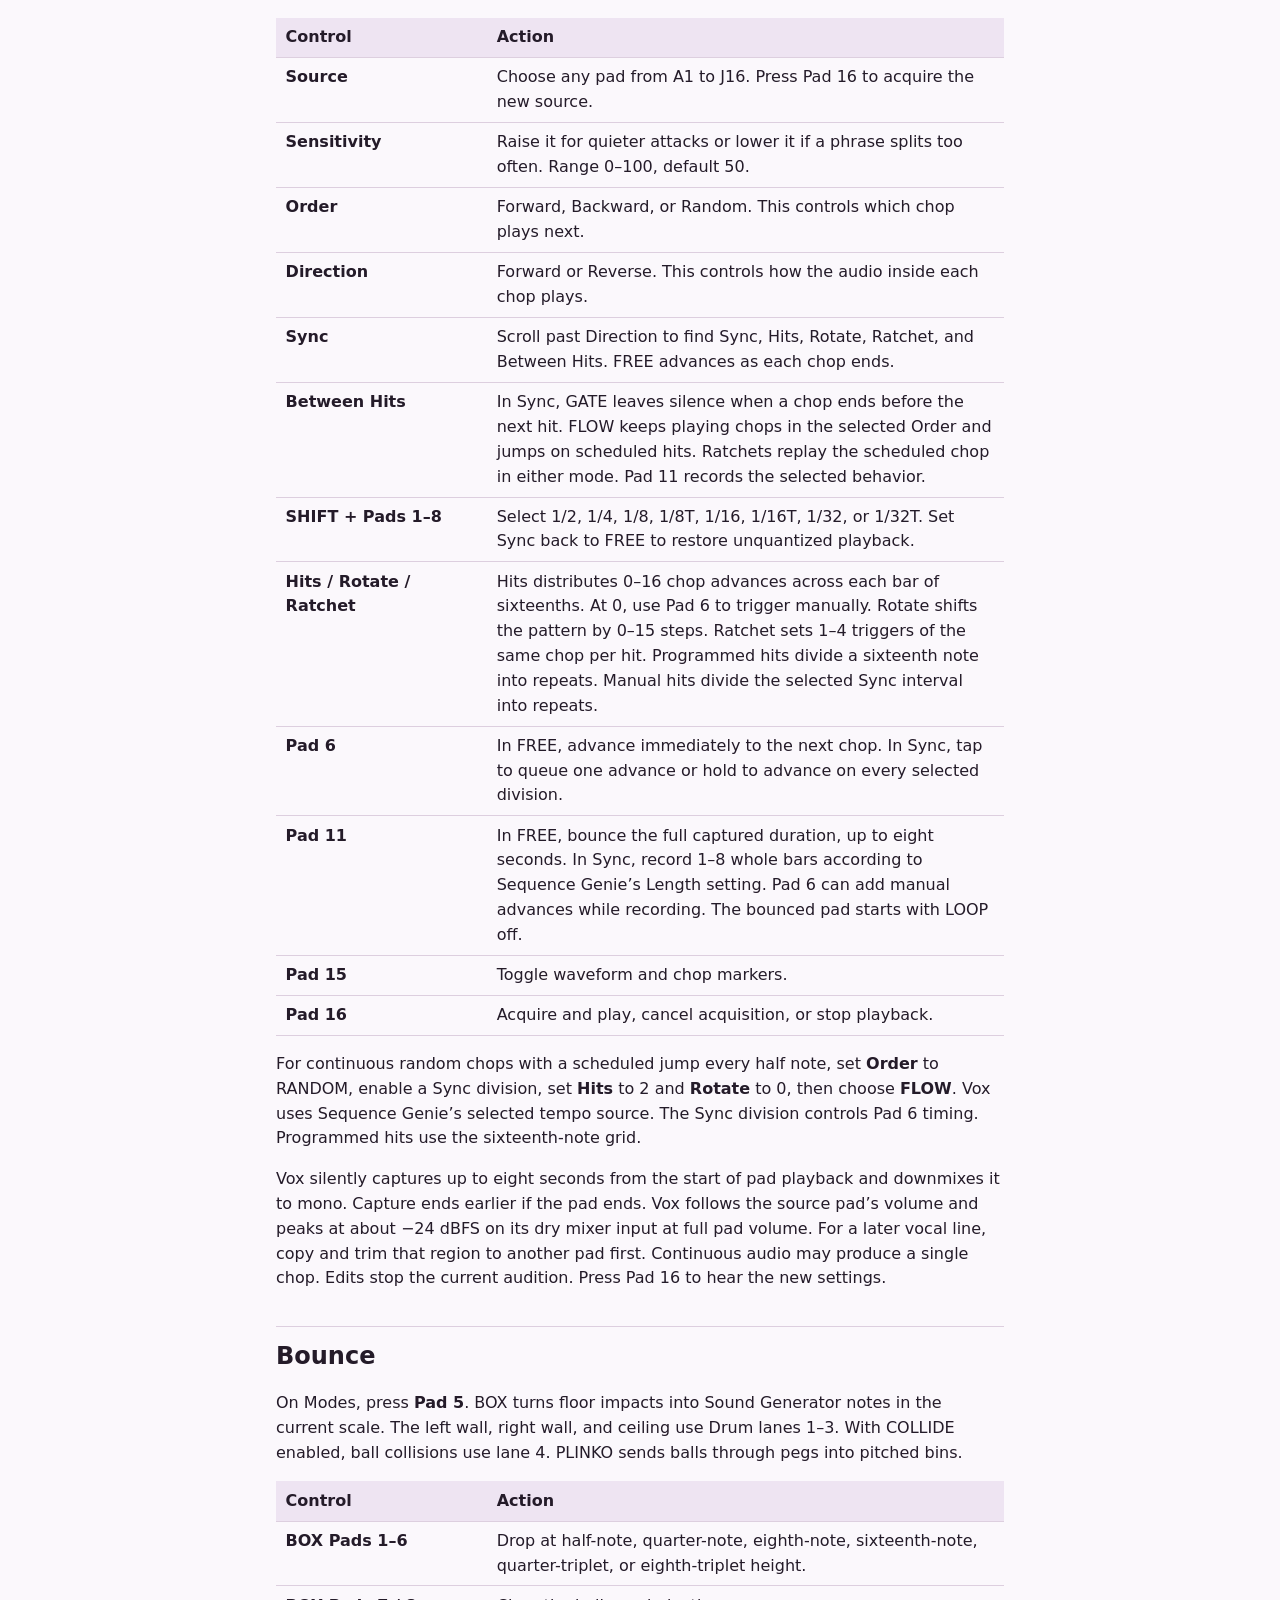
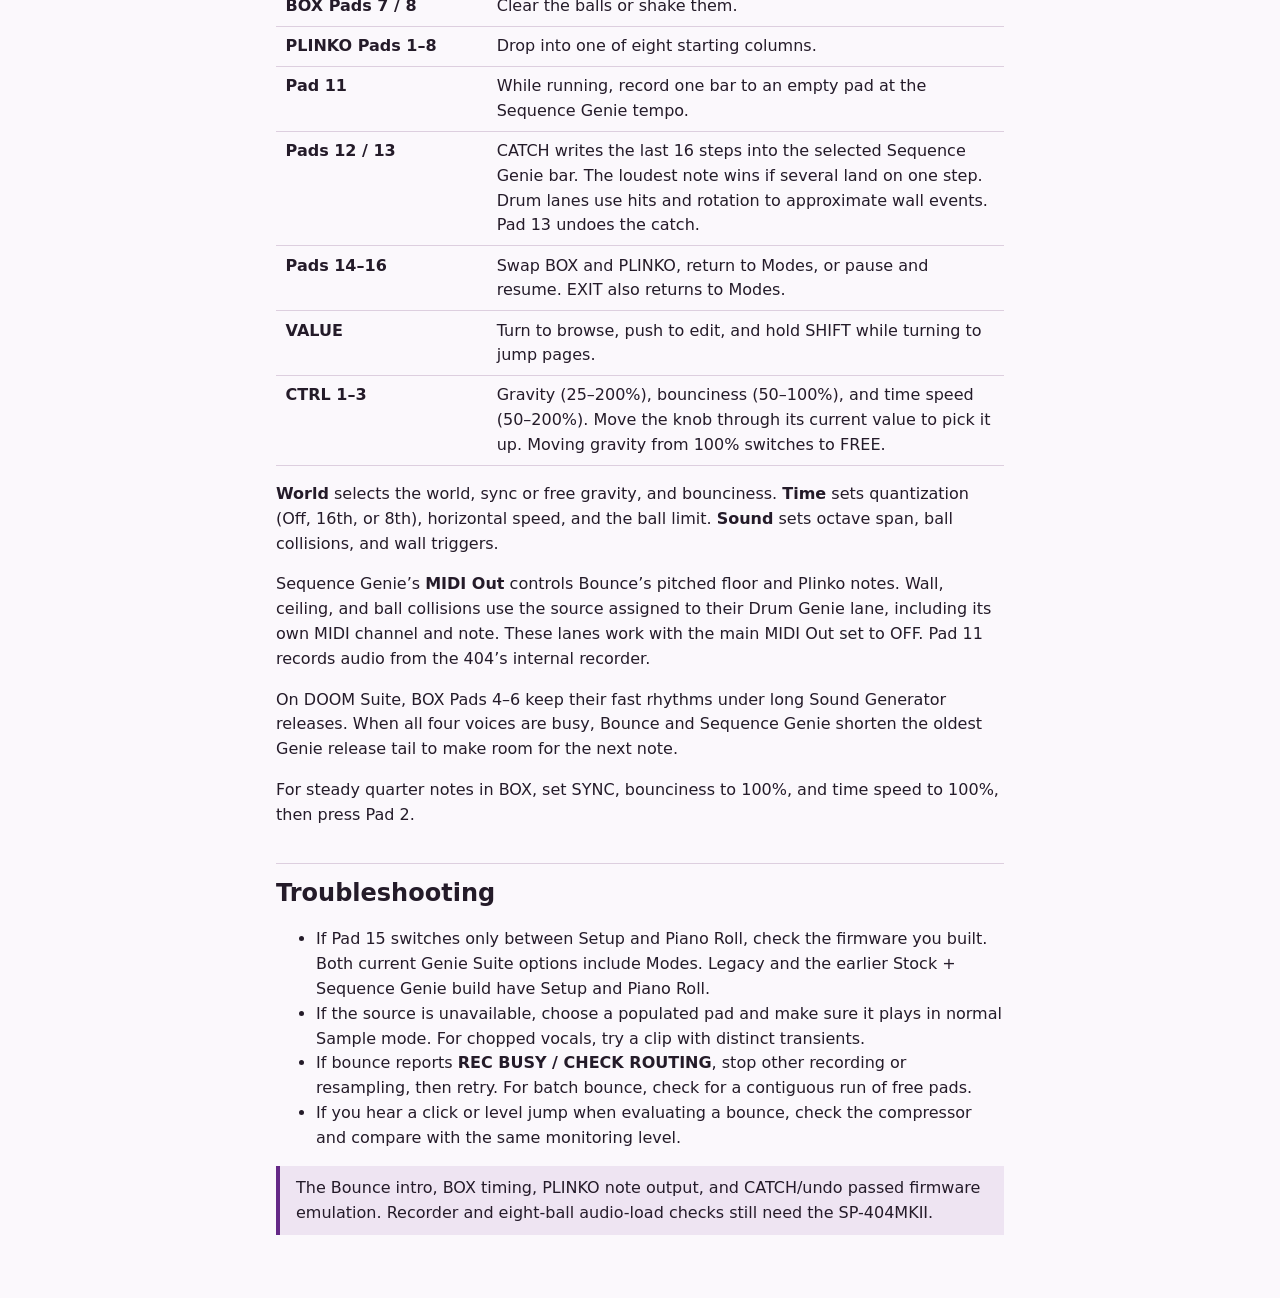
==== commit ac758ab0: "Publish modular Scramble and whole-device Screen Genie builds" ====
--- a/docs/genie-manual.html
+++ b/docs/genie-manual.html
@@ -30,9 +30,15 @@
 <p>Use an original Roland 5.52 APP1 in the builder. Legacy also accepts the exact SP-ETC v9.53 APP1. All three outputs use the original Roland 5.52 APP0 on the update card. <a href="./#builder">Open the flasher</a>.</p>
 <p><strong>Custom module selection</strong> lets you choose the base firmware, SP-ETC, Sequence Genie or the full Suite, and the optional Cheddar Butt portrait. The space meter shows the size of the selected APP1 and the bytes between its end and the settings sector. The builder checks the firmware hash and limits downloads to linked combinations in its catalog. The original presets remain available in the same menu.</p>
 <p>In Custom module selection, set <strong>Cheddar Butt</strong> on or off independently on Roland 5.52 and DOOM OS 0.7.4. On DOOM OS 0.7.4 it follows VHS if DOOM startup animations are enabled. Clear <strong>DOOM startup animations</strong> to use the Roland startup. The meter lists reclaimed internal flash separately from space at the end of APP1.</p>
-<p>Clear <strong>Contextual Help</strong> to remove DOOM OS 0.7.4’s three-second SHIFT help overlay. Clear <strong>Hyperspace</strong> or <strong>Extra startup styles</strong> to send those selections to VHS. Extra startup styles covers Graffiti, Hello, Bubble and Sketch. Both choices are omitted automatically when DOOM startup animations are off.</p>
+<p>Clear <strong>Contextual Help</strong> to remove DOOM OS 0.7.4’s three-second SHIFT help overlay. <strong>Hyperspace</strong>, <strong>Bubble</strong>, <strong>Sketch</strong>, <strong>Hello</strong> and <strong>Graffiti</strong> can each be turned off. Selecting an omitted style on the 404 plays VHS. These switches are available when DOOM startup animations are enabled.</p>
+<p>Under <strong>DOOM features</strong>, clear <strong>Arpeggiator</strong> to disable the native arpeggiator and Print ARP together. Clear <strong>DOOM Instruments</strong> to disable the native instrument picker and playback, including in Genie. Regular samples and Sound Generator are still available. Clear <strong>Custom shortcuts</strong> to disable user-assigned DOOM button combinations. All three are enabled by default on DOOM 0.7.4.</p>
+<p><strong>Bounce in Place</strong> controls DOOM track and mix bounce. Genie bounce and SP-ETC pad bounce have their own controls. <strong>Sidechain panel</strong> controls the DOOM bus editor and gain display. Roland’s bus effects settings still control sidechain compression. <strong>Waveform Display</strong> controls both scopes opened with SHIFT + START/END from the DOOM Grid and Mixer. These three features are enabled by default.</p>
+<p>Under <strong>SP-ETC features</strong>, <strong>Pad Bounce</strong> controls the hold RESAMPLE + pad workflow. <strong>Hidden FX Settings</strong> controls the extra bus and input FX pages and the application of their saved settings. <strong>Advanced Pad Envelopes</strong> controls fine timing, retrigger fades, pitch sweeps, and filter envelopes together. Turn it off to use Roland’s envelope controls. All three switches default to on when you select SP-ETC.</p>
 <p>Within SP-ETC, clear <strong>MPC-style note repeat</strong> to restore Roland’s ROLL behavior. Clear <strong>Expanded sample chromatic mode</strong> to restore the baseline sample note range and scale controls.</p>
 <p>Choose <strong>Genie Suite · choose modes</strong> to select Chord, Grain, Drum, Vox and Bounce individually. Sequence Genie stays available. Disabled modes show <strong>OFF</strong> on the Modes page and keep their pad numbers, so the remaining shortcuts stay in place. The Bounce switch controls the physics sequencer. Pad 11 audio bounce belongs to Sequence Genie.</p>
+<p>Clear <strong>Sequence entry lamp</strong> on either Suite to open Sequence Genie directly into its controls. The separate mode-entry animations stay available.</p>
+<p>Under <strong>Mode entry animations</strong>, clear Chord, Grain, Drum, Vox, or Bounce to enter that mode directly. Each mode’s controls and playback remain available. All Suite configurations keep Genie open when their USB host disconnects.</p>
+<p>Under <strong>Sequence workflow</strong>, choose whether to include Phrase Slots, Live Draft Editing, and Batch Bounce. With Live Draft Editing off, Pad 12 still queues a reroll. With Batch Bounce off, BNC stays at 1 and Pad 11 still records a single take. These switches control access to the workflows. They leave the APP1 space meter unchanged.</p>
 </section>
 <section id="start"><h2>Quick start</h2>
 <ol>
@@ -92,7 +98,8 @@
 <h3>Edit the next phrase while playing</h3>
 <p>On either Genie Suite, press <kbd>SHIFT + Pad 12</kbd> during playback. When <b>DRAFT</b> appears, edit the next phrase in Setup, Piano Roll, or Drum Genie. Press <kbd>Pad 12</kbd> to arm it for the next phrase boundary. When <b>QUEUED</b> appears, press Pad 12 again to resume editing or <kbd>SHIFT + Pad 12</kbd> to discard the draft. If an ONCE phrase ends before you queue the draft, press <kbd>Pad 16</kbd> to start it. When a draft is armed, the Setup shortcuts on Pads 5–10 wait until it is unqueued or launched.</p>
 <h3>Piano roll</h3>
-<p>Turn VALUE while stopped to browse pages. On either Genie Suite build, push VALUE to enter step edit. Pads 1/2 choose Note, Chance, Repeat, or LEN. Pads 3/4 move the cursor. Turn VALUE to change the selected field. Pad 5 toggles hit or rest, and Pad 6 locks or unlocks the step. Chance runs from 0–100%. Repeat runs from 1–4 triggers. Push VALUE again to leave step edit. On Legacy, press Pad 15 to return to Setup for edits.</p>
+<p>Turn VALUE while stopped to browse pages. On either Genie Suite build, push VALUE to enter step edit. Pads 1/2 choose Note, Chance, Repeat, LEN, or TRIG. Pads 3/4 move the cursor. Turn VALUE to change the selected field. Pad 5 toggles hit or rest, and Pad 6 locks or unlocks the step. Chance runs from 0–100%. Repeat runs from 1–4 triggers. Push VALUE again to leave step edit. On Legacy, press Pad 15 to return to Setup for edits.</p>
+<p><strong>TRIG</strong> chooses which passes can play a hit. ALL allows every pass, 1ST allows only the first, and LATE allows every pass after the first. A fraction such as 2/4 allows only the second pass of each four-pass group. Chance applies on eligible passes. Ping-pong counts each direction as a pass. Starting playback or a bounce, or launching a queued phrase, starts the count over.</p>
 <p><strong>LEN</strong> can use AUTO (the phrase’s Gate Pct), 10–100% of one step or ratchet interval, or 2–8 steps. A multi-step note holds through rests until its length runs out, the next hit plays, or the playback pass ends. When a step ratchets, the earlier repeats use Gate Pct and the last repeat sustains. The roll draws the programmed lengths. Sample playback settings can affect how a pitched sample responds at note-off. LEN is included in undo, phrase slots, queued drafts, live MIDI, and audio bounce. Older phrase slots load with AUTO.</p>
 <h3 id="drum">Drum Genie</h3>
 <p>Press Pad 7 for the drum step grid. Turn VALUE to move one step, or hold SHIFT and turn to jump 16 steps. Pads 1 and 2 select the lane. Push VALUE to add or mute a hit, and press Pad 8 to restore that step to Auto (Hits and Rotate). Pad 7 or EXIT returns to lane settings. Assign a source to the lane to hear its hits.</p>
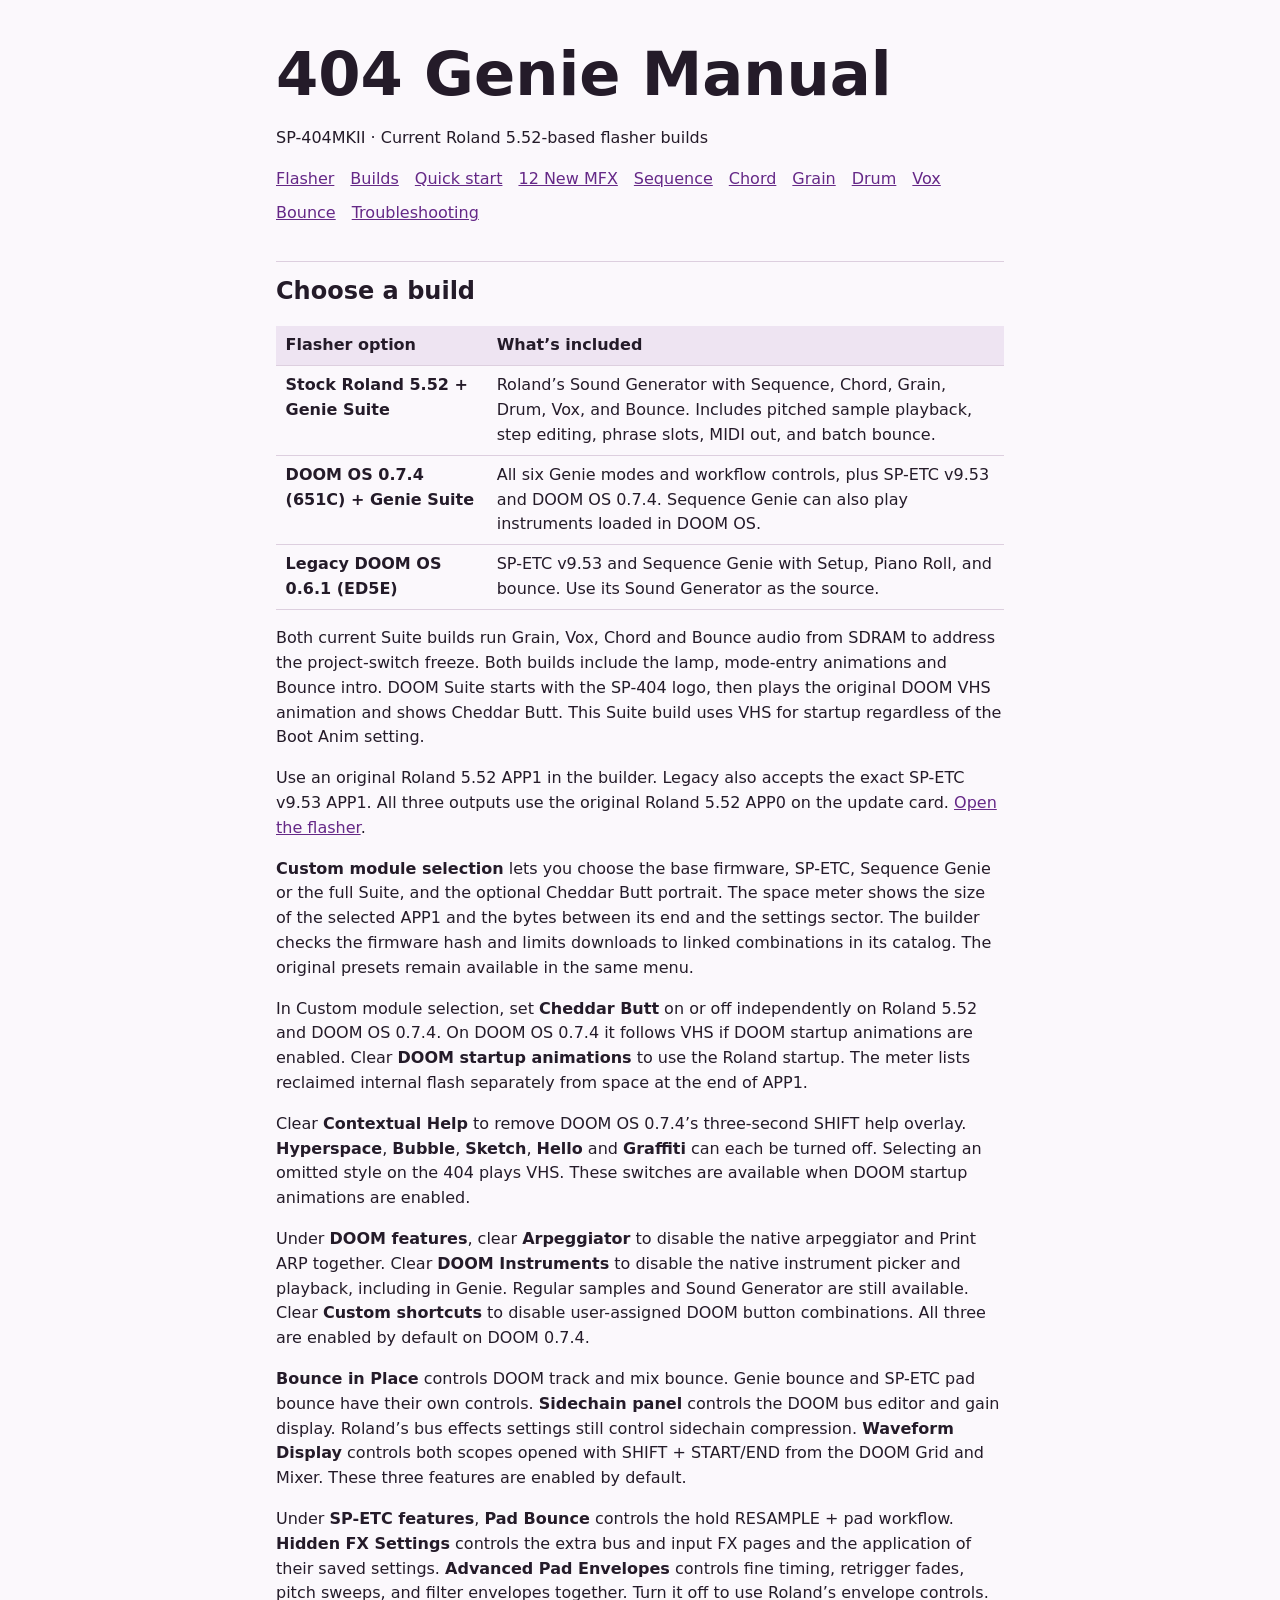
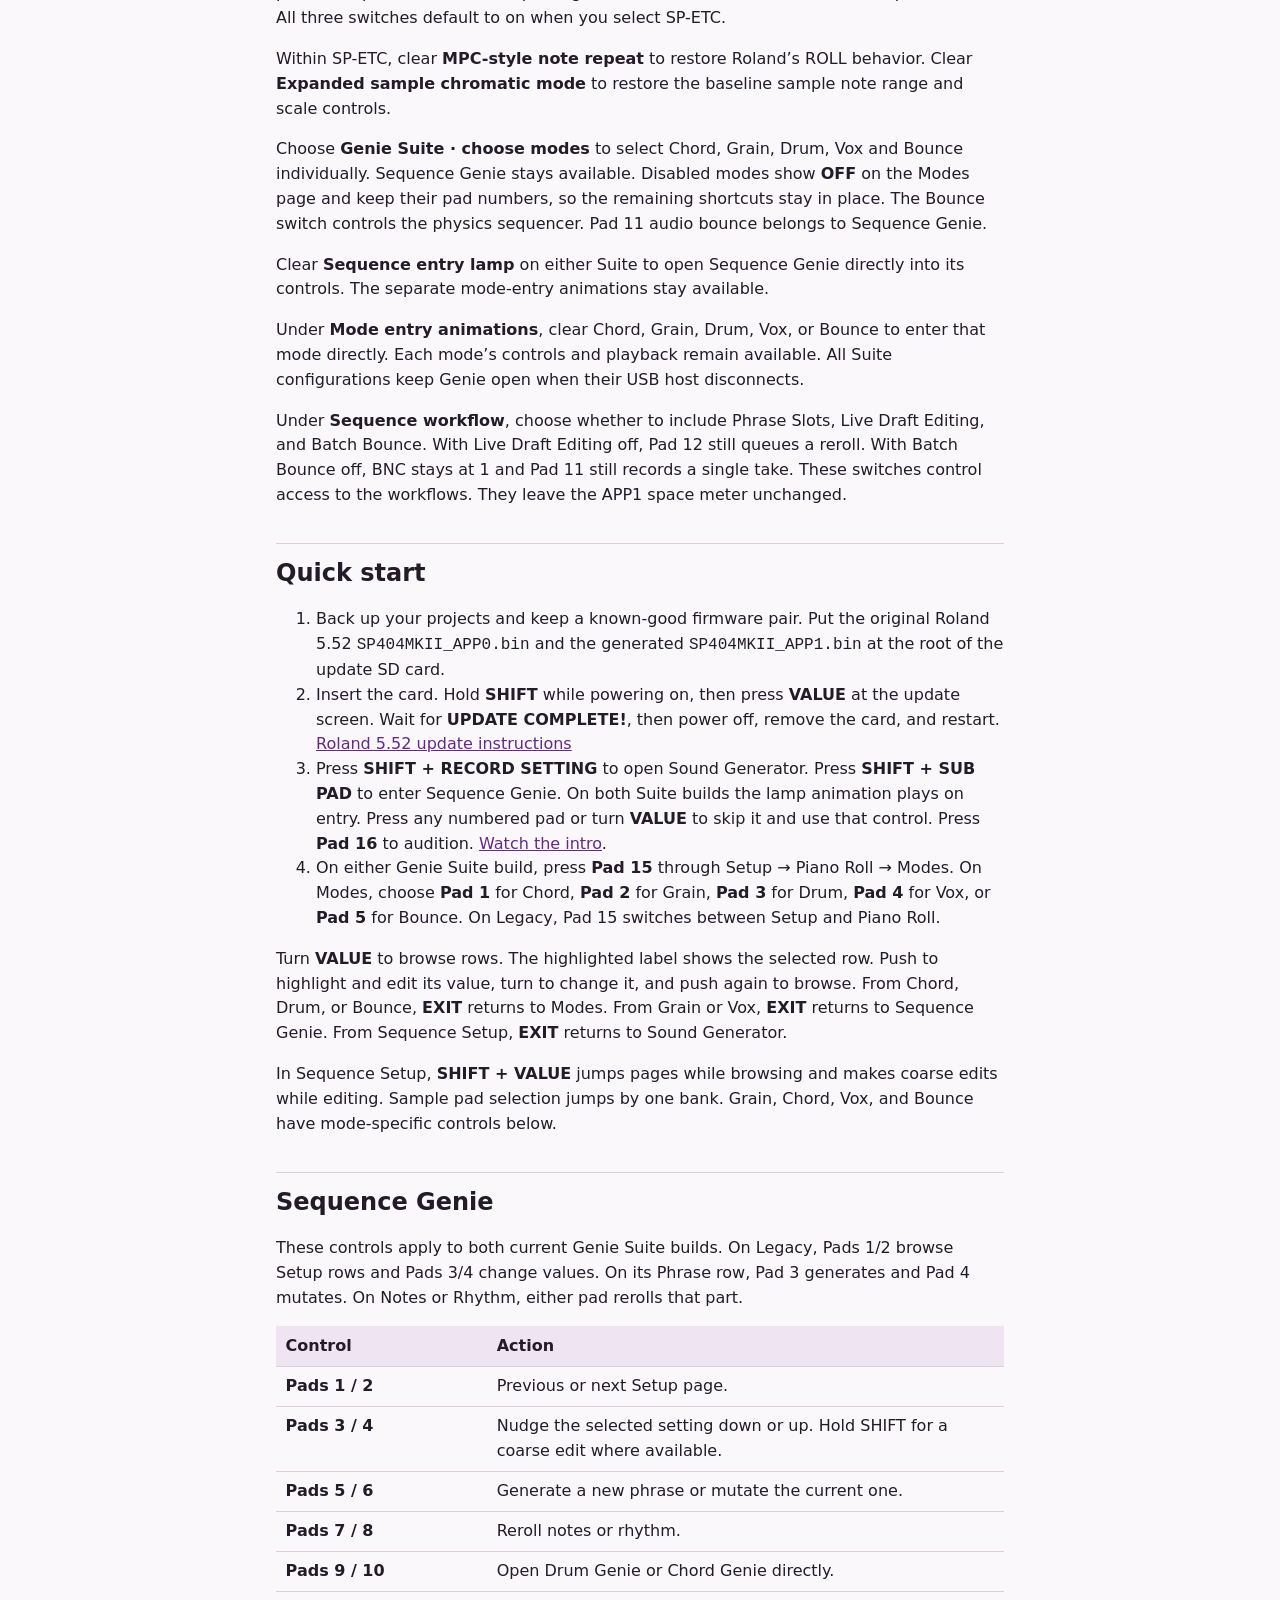
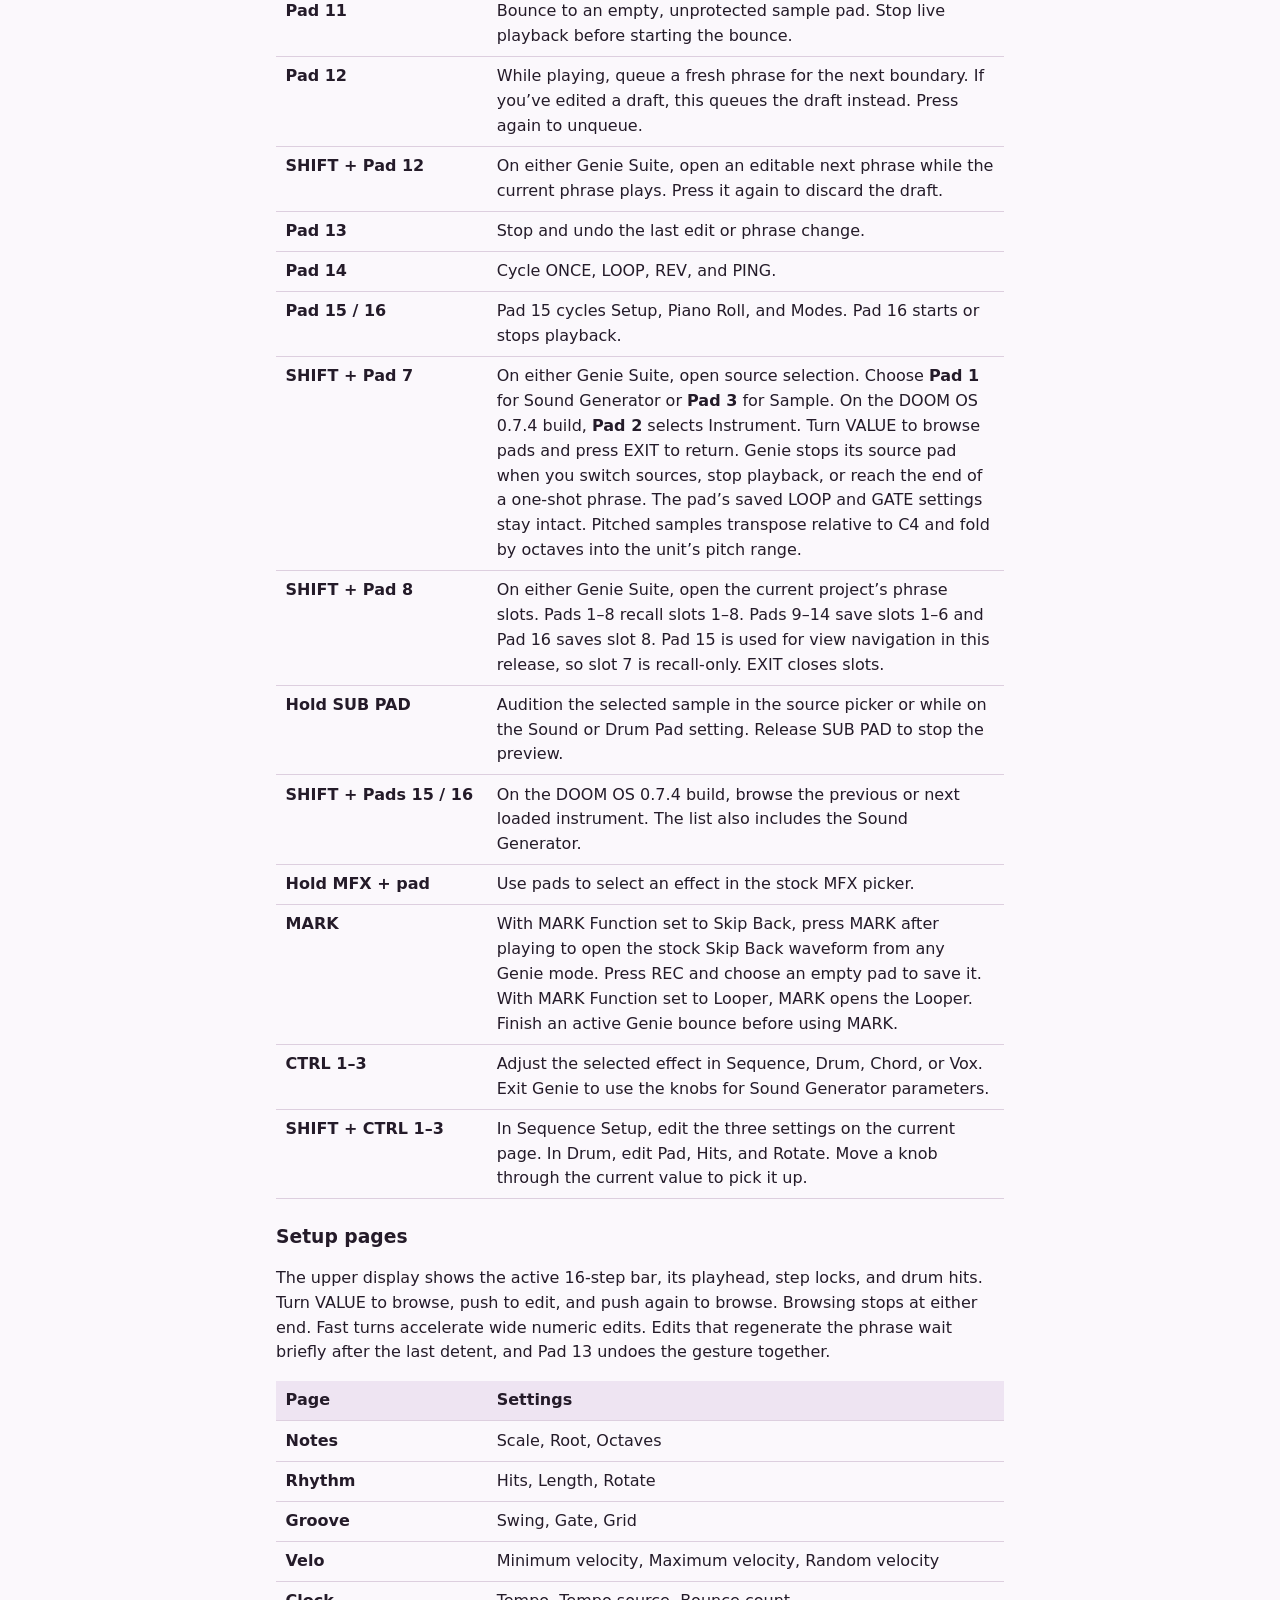
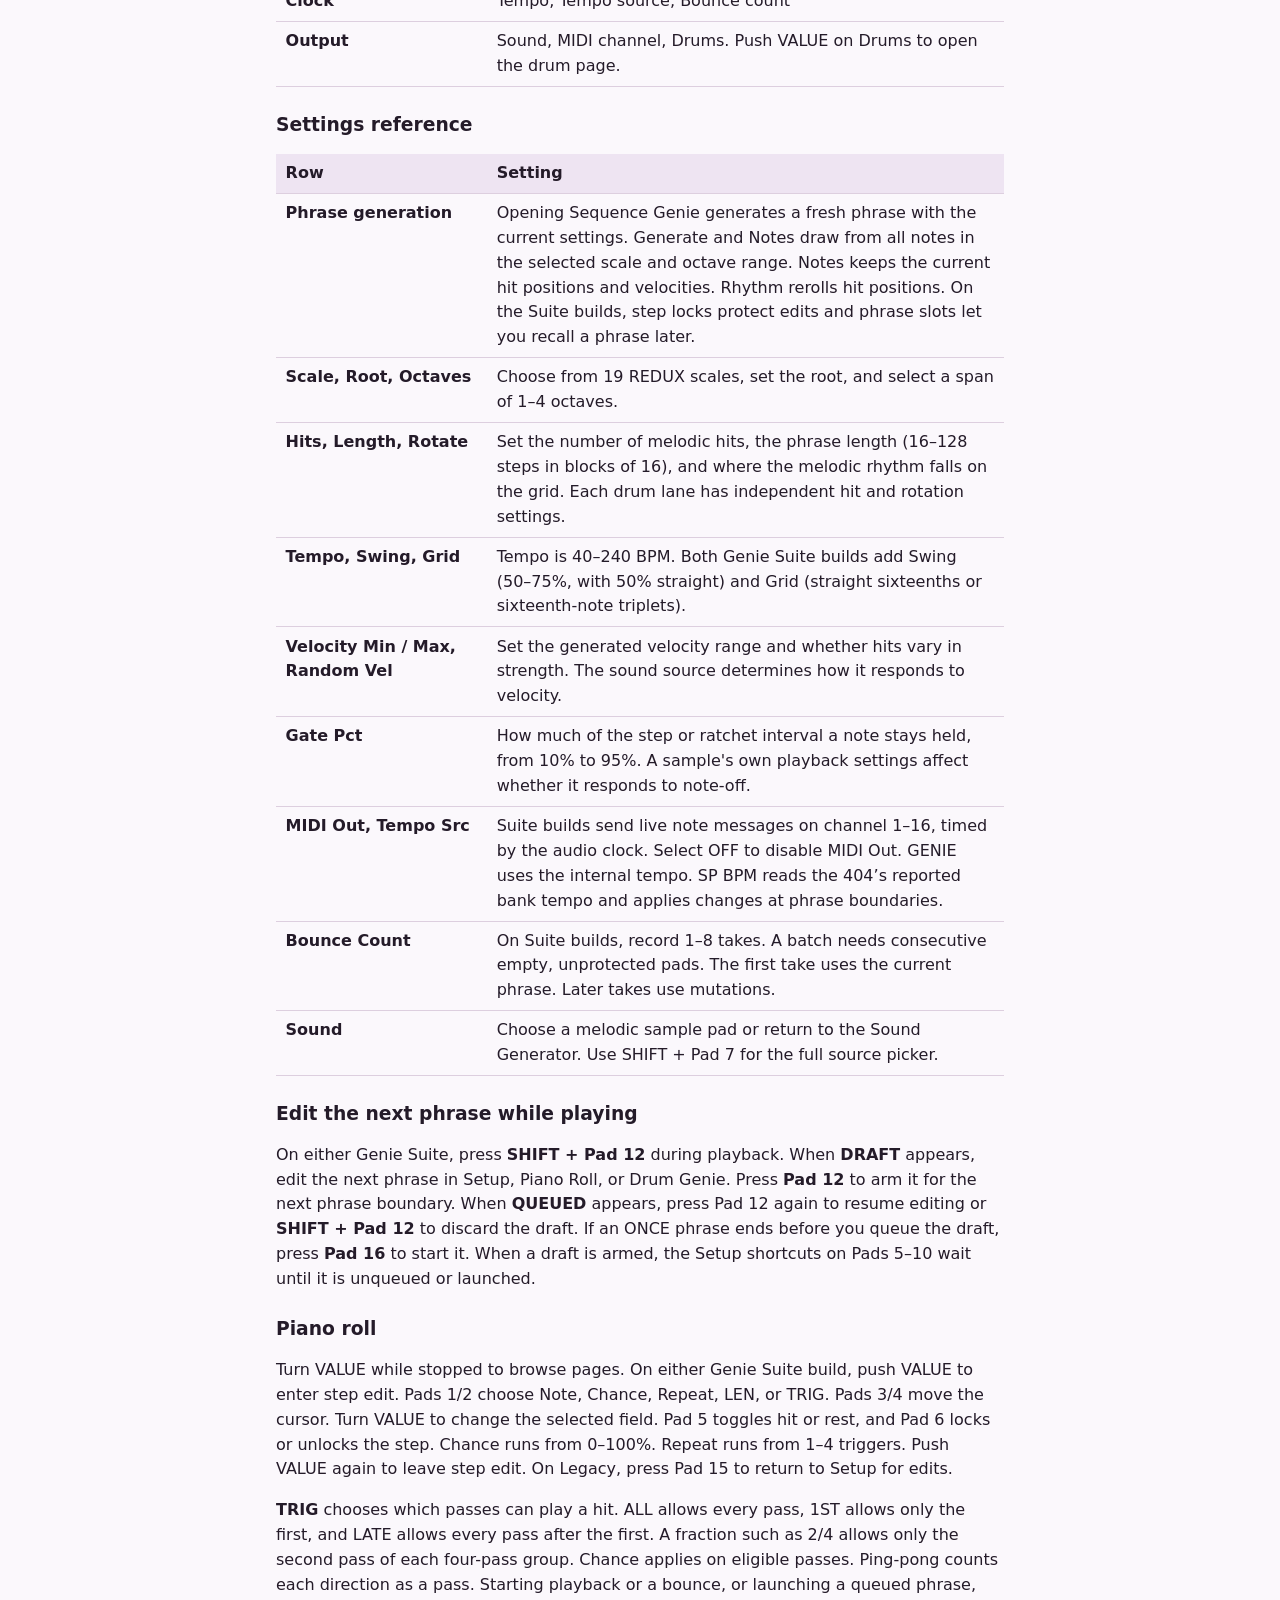
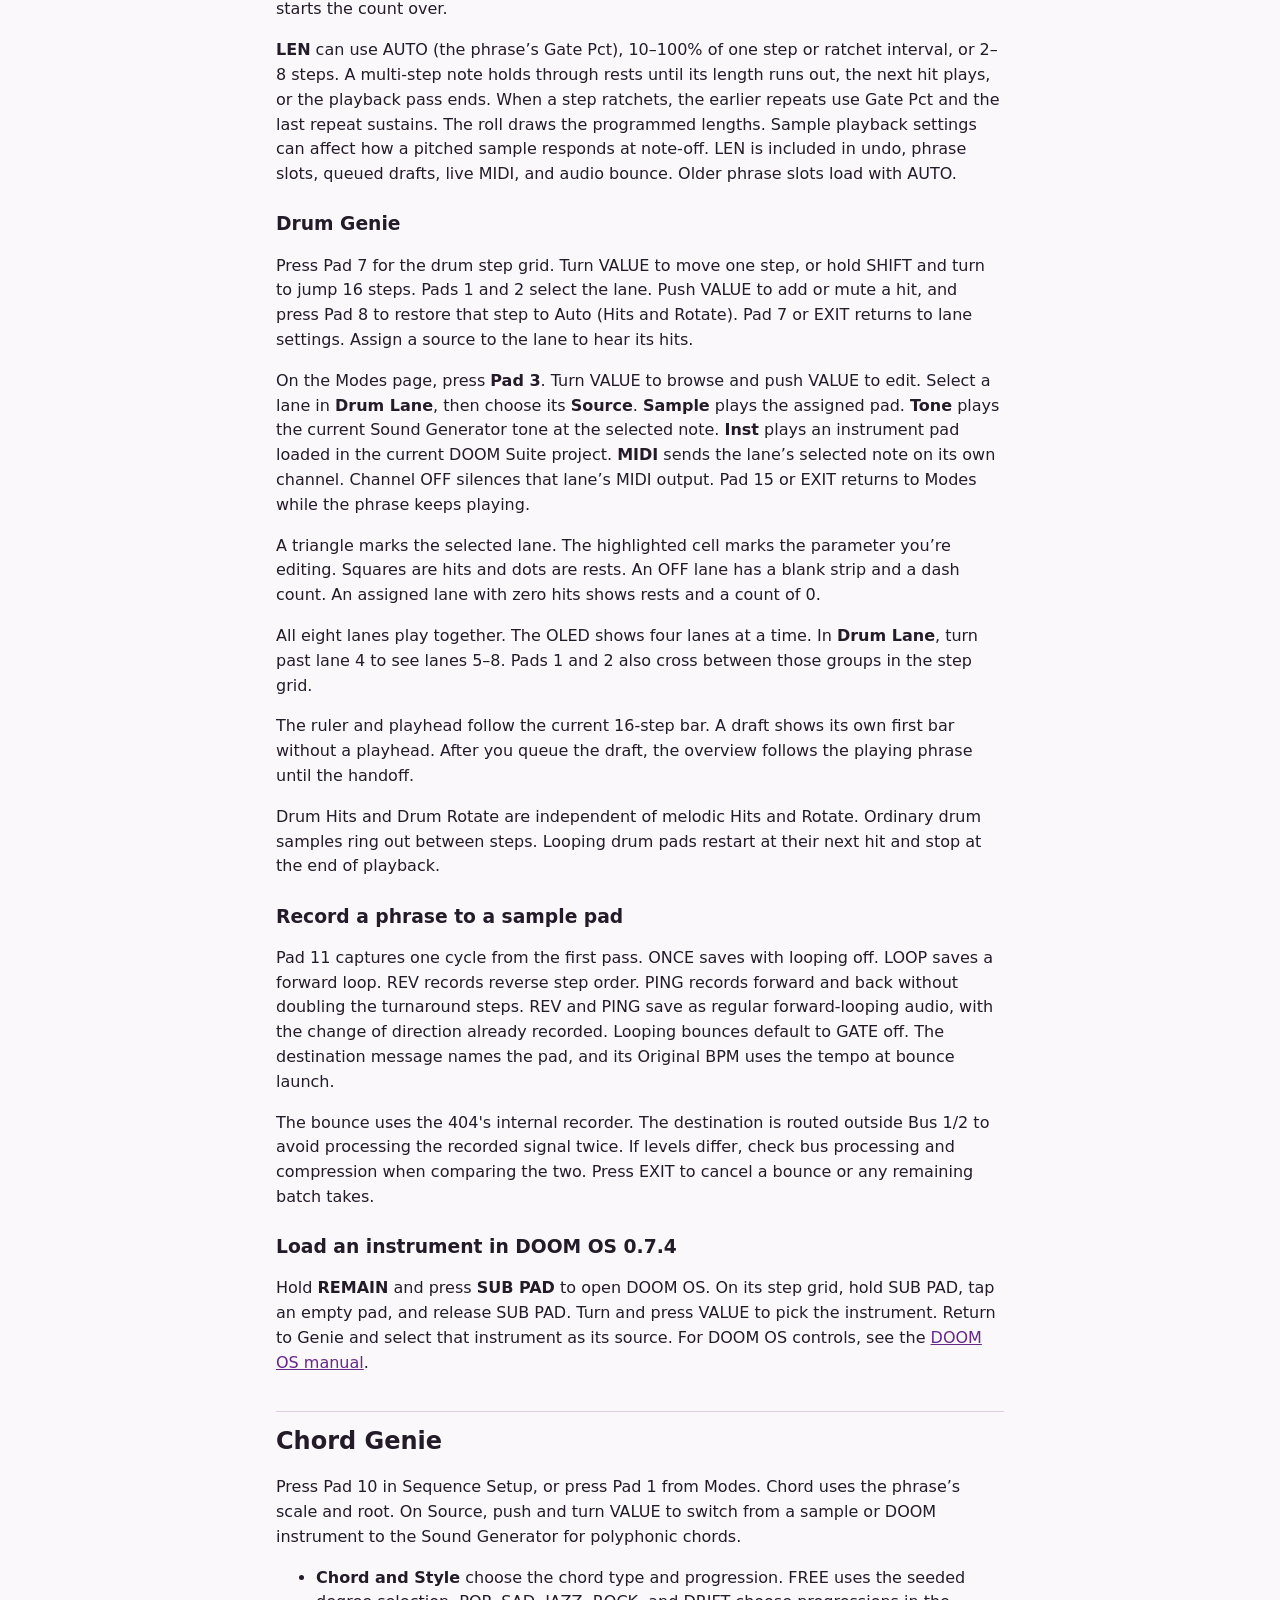
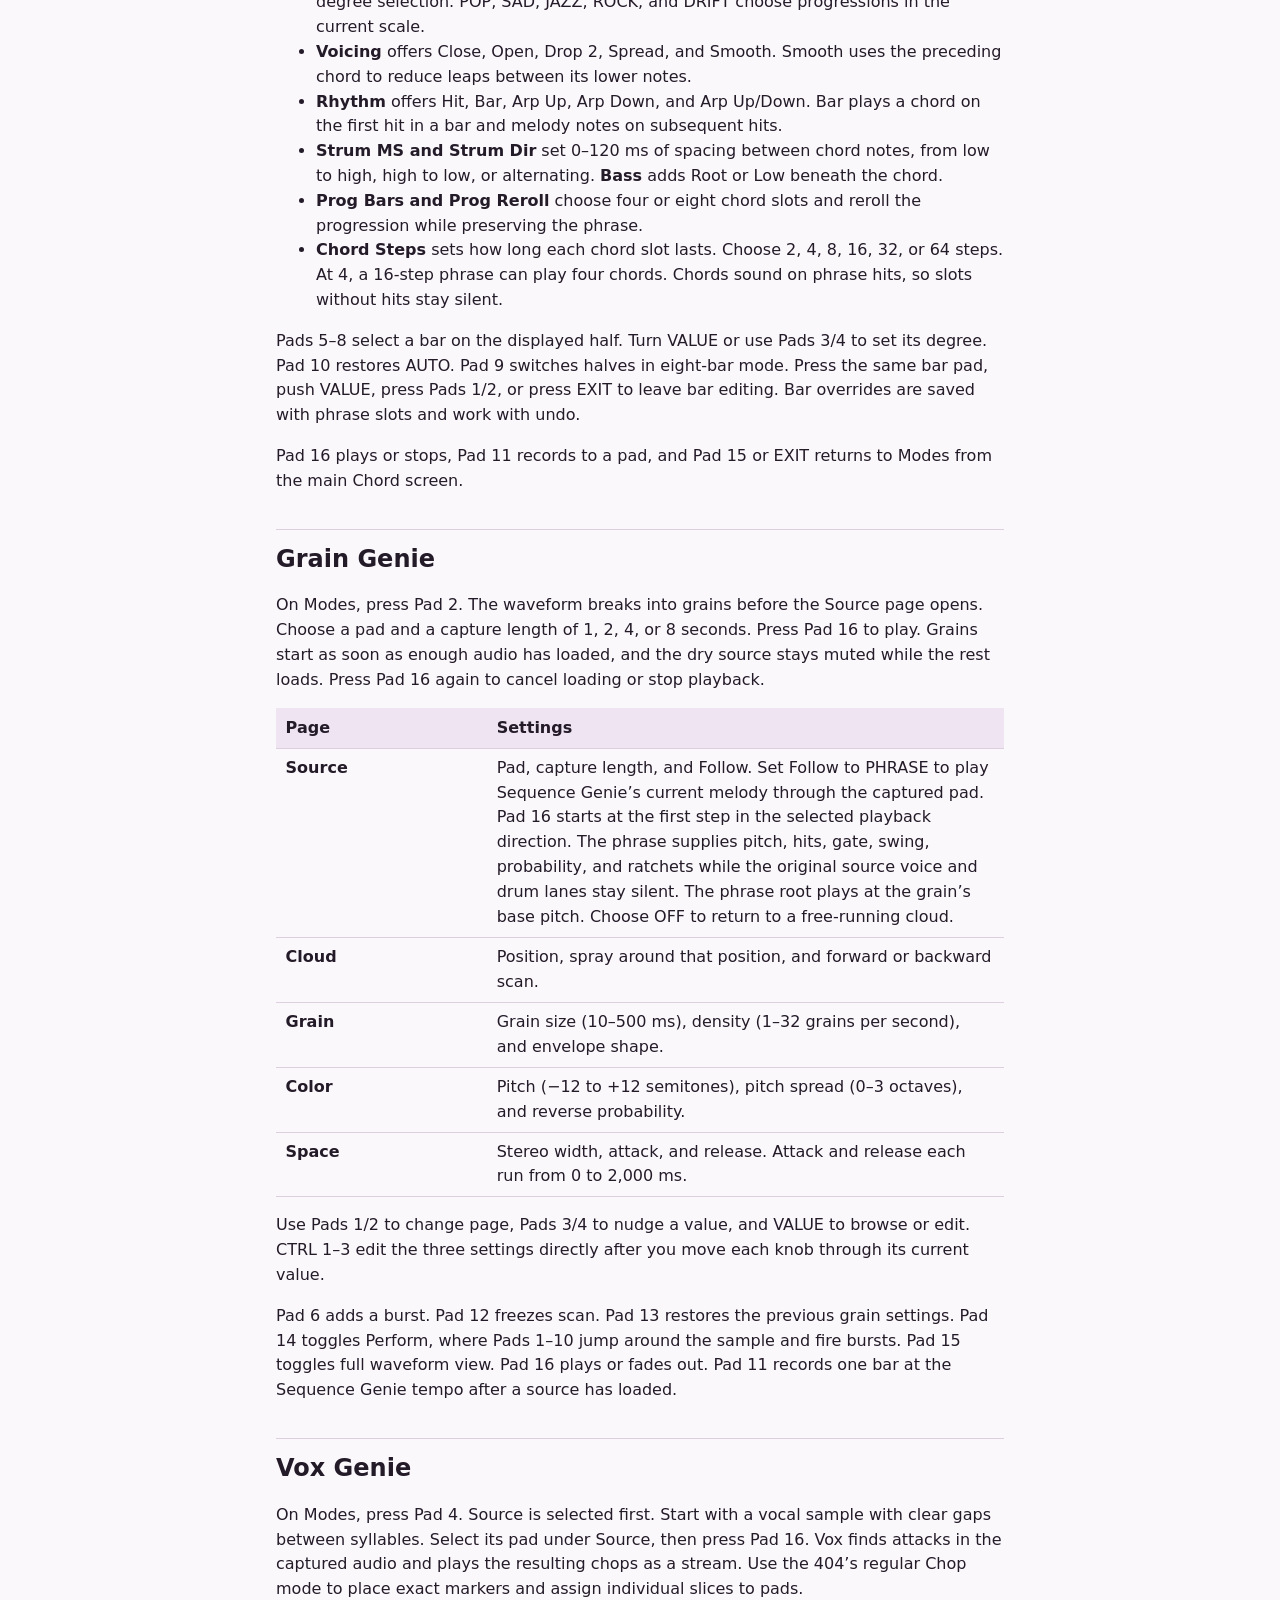
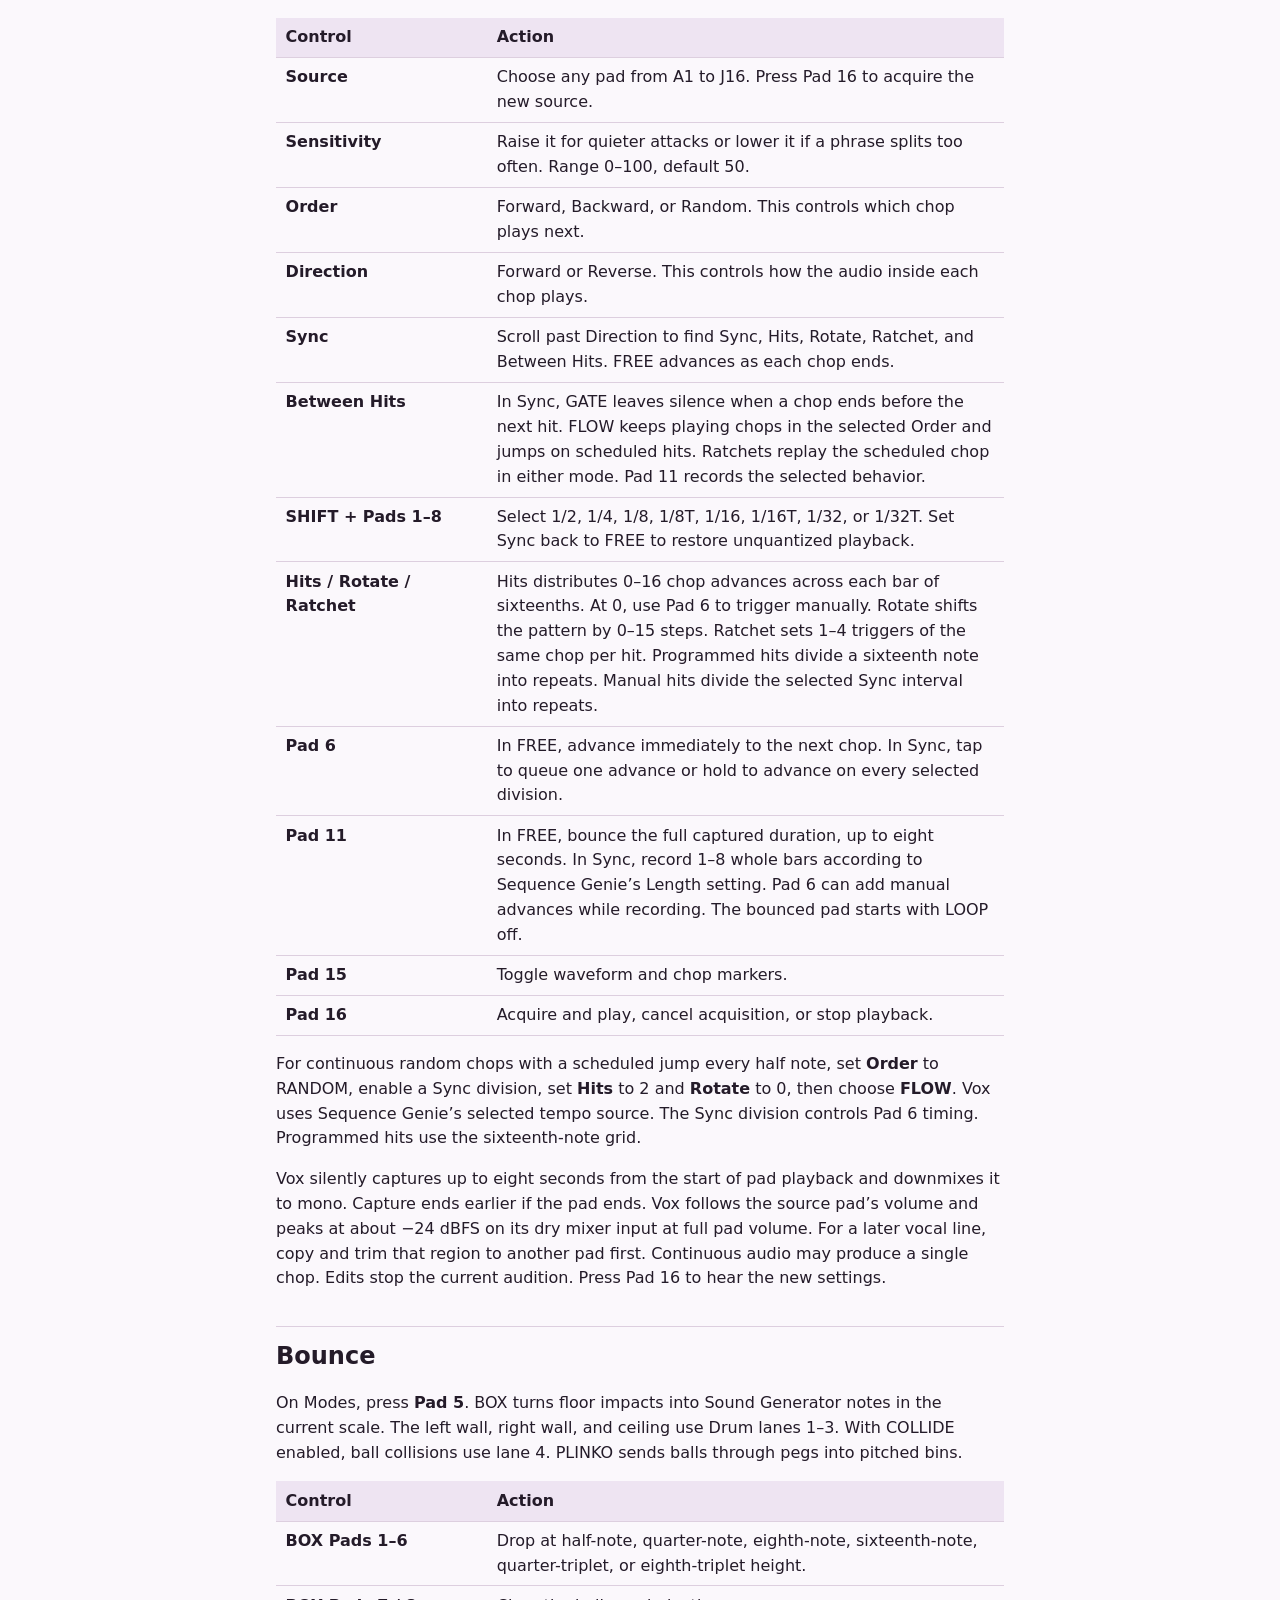
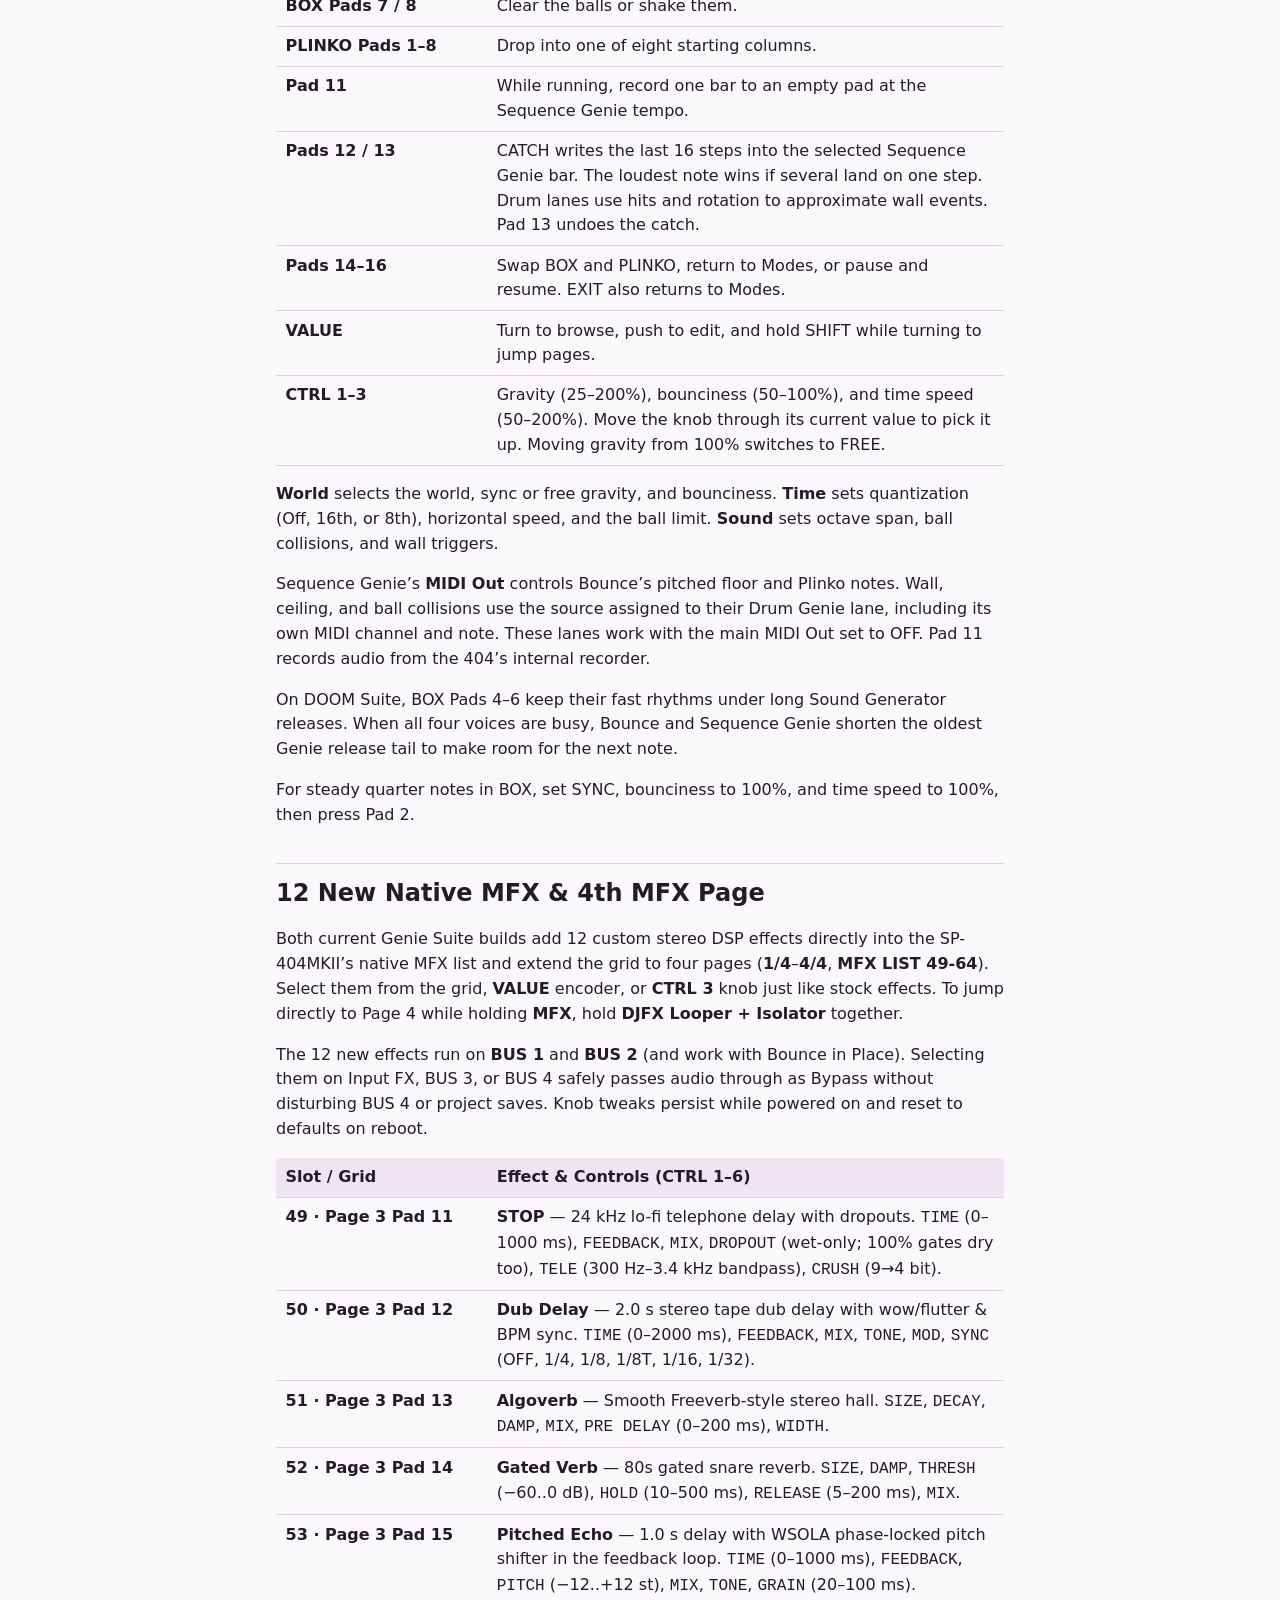
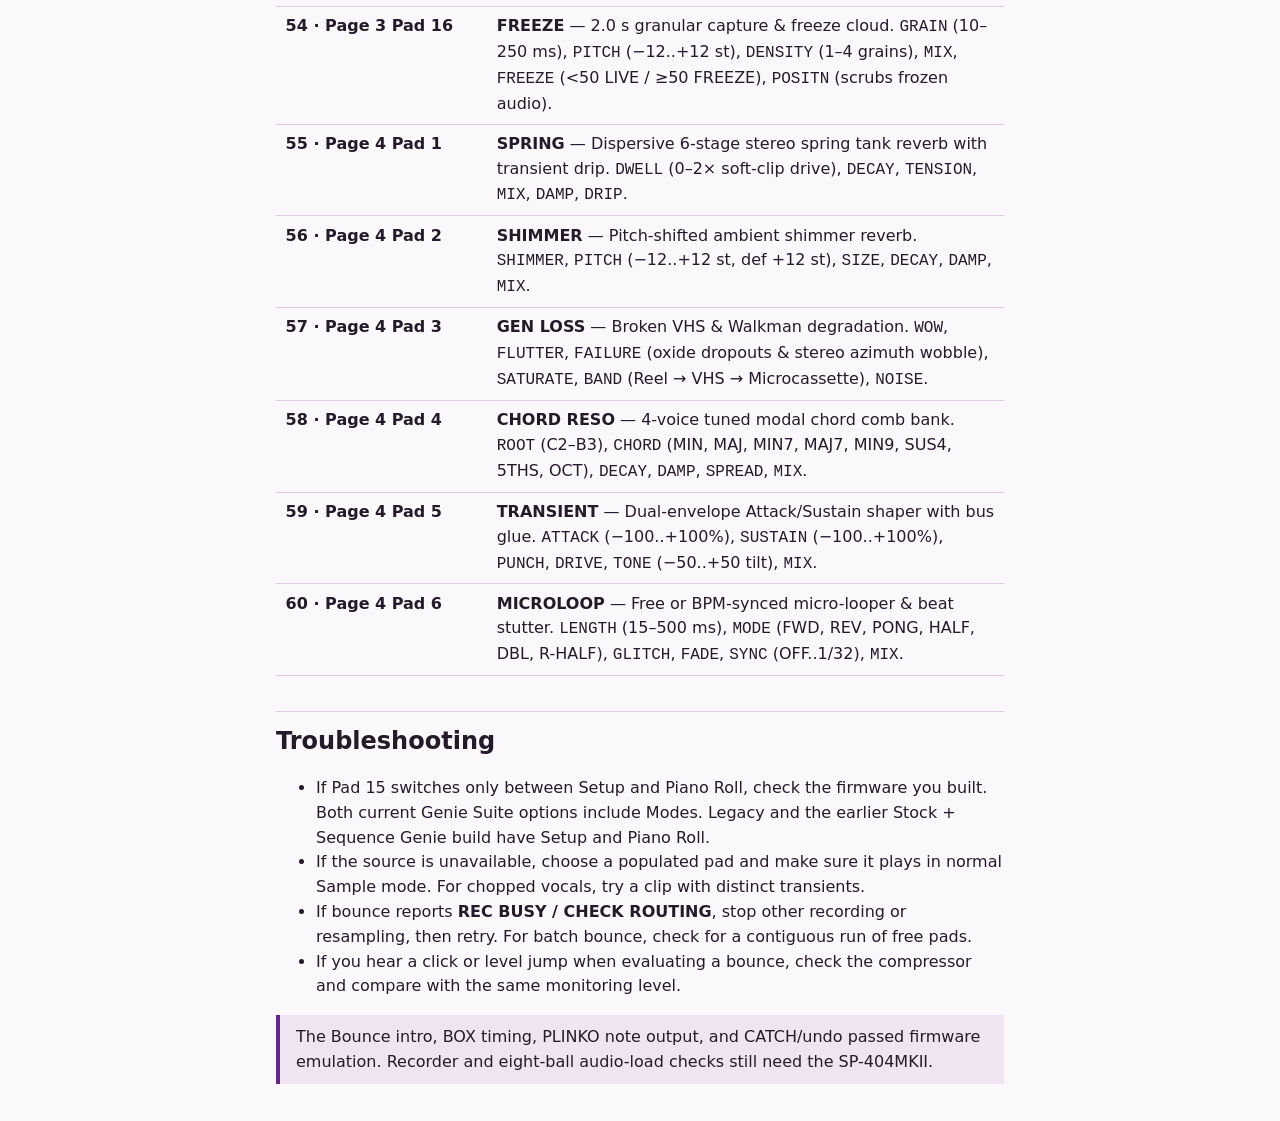
==== commit f63dc5f6: "Add 12 new native MFX (49-60) and 4-page MFX grid to live Genie Suite builds" ====
--- a/docs/genie-manual.html
+++ b/docs/genie-manual.html
@@ -18,7 +18,7 @@
 <main>
 <header><h1>404 Genie Manual</h1>
 <p>SP-404MKII · Current Roland 5.52-based flasher builds</p>
-<nav aria-label="Contents"><a href="./">Flasher</a><a href="#builds">Builds</a><a href="#start">Quick start</a><a href="#sequence">Sequence</a><a href="#chord">Chord</a><a href="#grain">Grain</a><a href="#drum">Drum</a><a href="#vox">Vox</a><a href="#bounce">Bounce</a><a href="#check">Troubleshooting</a></nav>
+<nav aria-label="Contents"><a href="./">Flasher</a><a href="#builds">Builds</a><a href="#start">Quick start</a><a href="#mfx">12 New MFX</a><a href="#sequence">Sequence</a><a href="#chord">Chord</a><a href="#grain">Grain</a><a href="#drum">Drum</a><a href="#vox">Vox</a><a href="#bounce">Bounce</a><a href="#check">Troubleshooting</a></nav>
 </header>
 <section id="builds"><h2>Choose a build</h2>
 <table><thead><tr><th scope="col">Flasher option</th><th scope="col">What’s included</th></tr></thead><tbody>
@@ -175,6 +175,24 @@
 <p>On DOOM Suite, BOX Pads 4–6 keep their fast rhythms under long Sound Generator releases. When all four voices are busy, Bounce and Sequence Genie shorten the oldest Genie release tail to make room for the next note.</p>
 <p>For steady quarter notes in BOX, set SYNC, bounciness to 100%, and time speed to 100%, then press Pad 2.</p>
 </section>
+<section id="mfx"><h2>12 New Native MFX &amp; 4th MFX Page</h2>
+<p>Both current Genie Suite builds add 12 custom stereo DSP effects directly into the SP-404MKII’s native MFX list and extend the grid to four pages (<strong>1/4</strong>–<strong>4/4</strong>, <strong>MFX LIST 49-64</strong>). Select them from the grid, <kbd>VALUE</kbd> encoder, or <kbd>CTRL 3</kbd> knob just like stock effects. To jump directly to Page 4 while holding <kbd>MFX</kbd>, hold <kbd>DJFX Looper + Isolator</kbd> together.</p>
+<p>The 12 new effects run on <strong>BUS 1</strong> and <strong>BUS 2</strong> (and work with Bounce in Place). Selecting them on Input FX, BUS 3, or BUS 4 safely passes audio through as Bypass without disturbing BUS 4 or project saves. Knob tweaks persist while powered on and reset to defaults on reboot.</p>
+<table><thead><tr><th scope="col">Slot / Grid</th><th scope="col">Effect &amp; Controls (CTRL 1–6)</th></tr></thead><tbody>
+<tr><th scope="row">49 · Page 3 Pad 11</th><td><strong>STOP</strong> — 24 kHz lo-fi telephone delay with dropouts. <code>TIME</code> (0–1000 ms), <code>FEEDBACK</code>, <code>MIX</code>, <code>DROPOUT</code> (wet-only; 100% gates dry too), <code>TELE</code> (300 Hz–3.4 kHz bandpass), <code>CRUSH</code> (9→4 bit).</td></tr>
+<tr><th scope="row">50 · Page 3 Pad 12</th><td><strong>Dub Delay</strong> — 2.0 s stereo tape dub delay with wow/flutter &amp; BPM sync. <code>TIME</code> (0–2000 ms), <code>FEEDBACK</code>, <code>MIX</code>, <code>TONE</code>, <code>MOD</code>, <code>SYNC</code> (OFF, 1/4, 1/8, 1/8T, 1/16, 1/32).</td></tr>
+<tr><th scope="row">51 · Page 3 Pad 13</th><td><strong>Algoverb</strong> — Smooth Freeverb-style stereo hall. <code>SIZE</code>, <code>DECAY</code>, <code>DAMP</code>, <code>MIX</code>, <code>PRE DELAY</code> (0–200 ms), <code>WIDTH</code>.</td></tr>
+<tr><th scope="row">52 · Page 3 Pad 14</th><td><strong>Gated Verb</strong> — 80s gated snare reverb. <code>SIZE</code>, <code>DAMP</code>, <code>THRESH</code> (−60..0 dB), <code>HOLD</code> (10–500 ms), <code>RELEASE</code> (5–200 ms), <code>MIX</code>.</td></tr>
+<tr><th scope="row">53 · Page 3 Pad 15</th><td><strong>Pitched Echo</strong> — 1.0 s delay with WSOLA phase-locked pitch shifter in the feedback loop. <code>TIME</code> (0–1000 ms), <code>FEEDBACK</code>, <code>PITCH</code> (−12..+12 st), <code>MIX</code>, <code>TONE</code>, <code>GRAIN</code> (20–100 ms).</td></tr>
+<tr><th scope="row">54 · Page 3 Pad 16</th><td><strong>FREEZE</strong> — 2.0 s granular capture &amp; freeze cloud. <code>GRAIN</code> (10–250 ms), <code>PITCH</code> (−12..+12 st), <code>DENSITY</code> (1–4 grains), <code>MIX</code>, <code>FREEZE</code> (&lt;50 LIVE / ≥50 FREEZE), <code>POSITN</code> (scrubs frozen audio).</td></tr>
+<tr><th scope="row">55 · Page 4 Pad 1</th><td><strong>SPRING</strong> — Dispersive 6-stage stereo spring tank reverb with transient drip. <code>DWELL</code> (0–2× soft-clip drive), <code>DECAY</code>, <code>TENSION</code>, <code>MIX</code>, <code>DAMP</code>, <code>DRIP</code>.</td></tr>
+<tr><th scope="row">56 · Page 4 Pad 2</th><td><strong>SHIMMER</strong> — Pitch-shifted ambient shimmer reverb. <code>SHIMMER</code>, <code>PITCH</code> (−12..+12 st, def +12 st), <code>SIZE</code>, <code>DECAY</code>, <code>DAMP</code>, <code>MIX</code>.</td></tr>
+<tr><th scope="row">57 · Page 4 Pad 3</th><td><strong>GEN LOSS</strong> — Broken VHS &amp; Walkman degradation. <code>WOW</code>, <code>FLUTTER</code>, <code>FAILURE</code> (oxide dropouts &amp; stereo azimuth wobble), <code>SATURATE</code>, <code>BAND</code> (Reel → VHS → Microcassette), <code>NOISE</code>.</td></tr>
+<tr><th scope="row">58 · Page 4 Pad 4</th><td><strong>CHORD RESO</strong> — 4-voice tuned modal chord comb bank. <code>ROOT</code> (C2–B3), <code>CHORD</code> (MIN, MAJ, MIN7, MAJ7, MIN9, SUS4, 5THS, OCT), <code>DECAY</code>, <code>DAMP</code>, <code>SPREAD</code>, <code>MIX</code>.</td></tr>
+<tr><th scope="row">59 · Page 4 Pad 5</th><td><strong>TRANSIENT</strong> — Dual-envelope Attack/Sustain shaper with bus glue. <code>ATTACK</code> (−100..+100%), <code>SUSTAIN</code> (−100..+100%), <code>PUNCH</code>, <code>DRIVE</code>, <code>TONE</code> (−50..+50 tilt), <code>MIX</code>.</td></tr>
+<tr><th scope="row">60 · Page 4 Pad 6</th><td><strong>MICROLOOP</strong> — Free or BPM-synced micro-looper &amp; beat stutter. <code>LENGTH</code> (15–500 ms), <code>MODE</code> (FWD, REV, PONG, HALF, DBL, R-HALF), <code>GLITCH</code>, <code>FADE</code>, <code>SYNC</code> (OFF..1/32), <code>MIX</code>.</td></tr>
+</tbody></table>
+</section>
 <section id="check"><h2>Troubleshooting</h2>
 <ul>
 <li>If Pad 15 switches only between Setup and Piano Roll, check the firmware you built. Both current Genie Suite options include Modes. Legacy and the earlier Stock + Sequence Genie build have Setup and Piano Roll.</li>
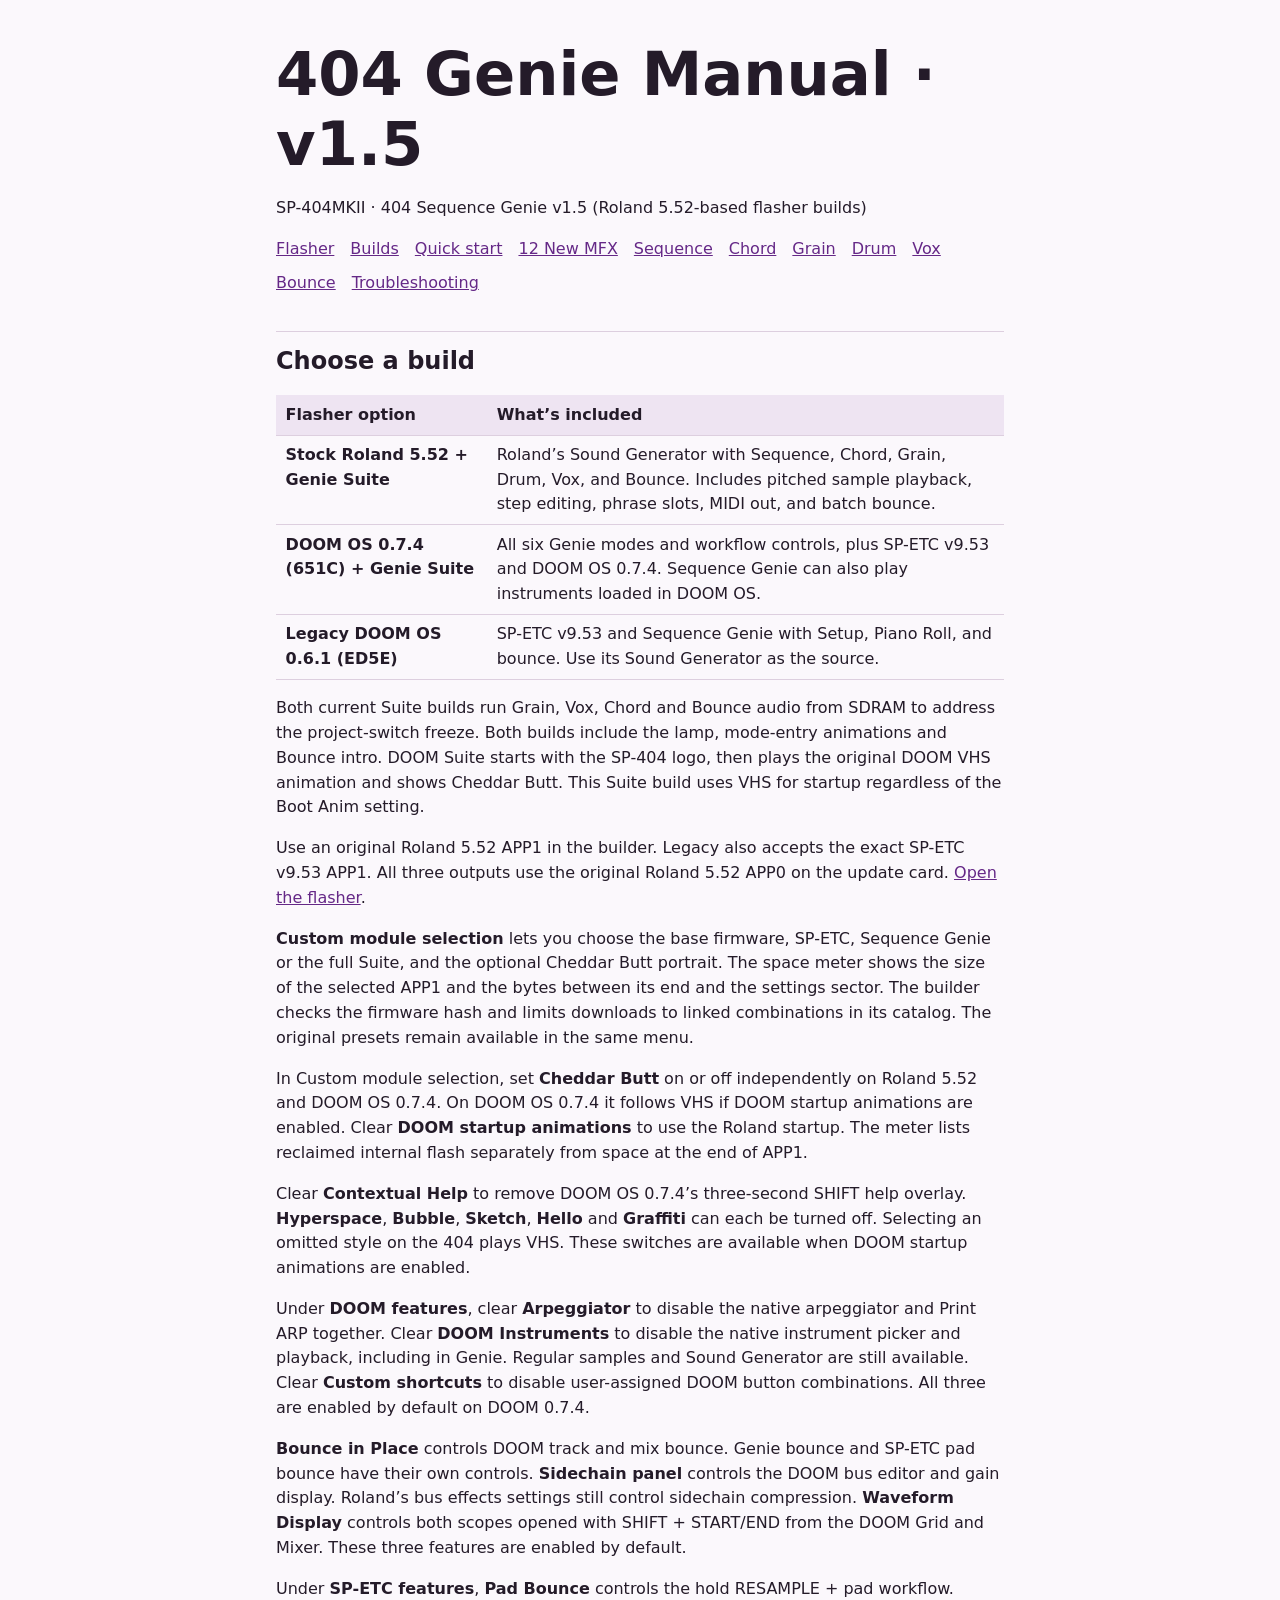
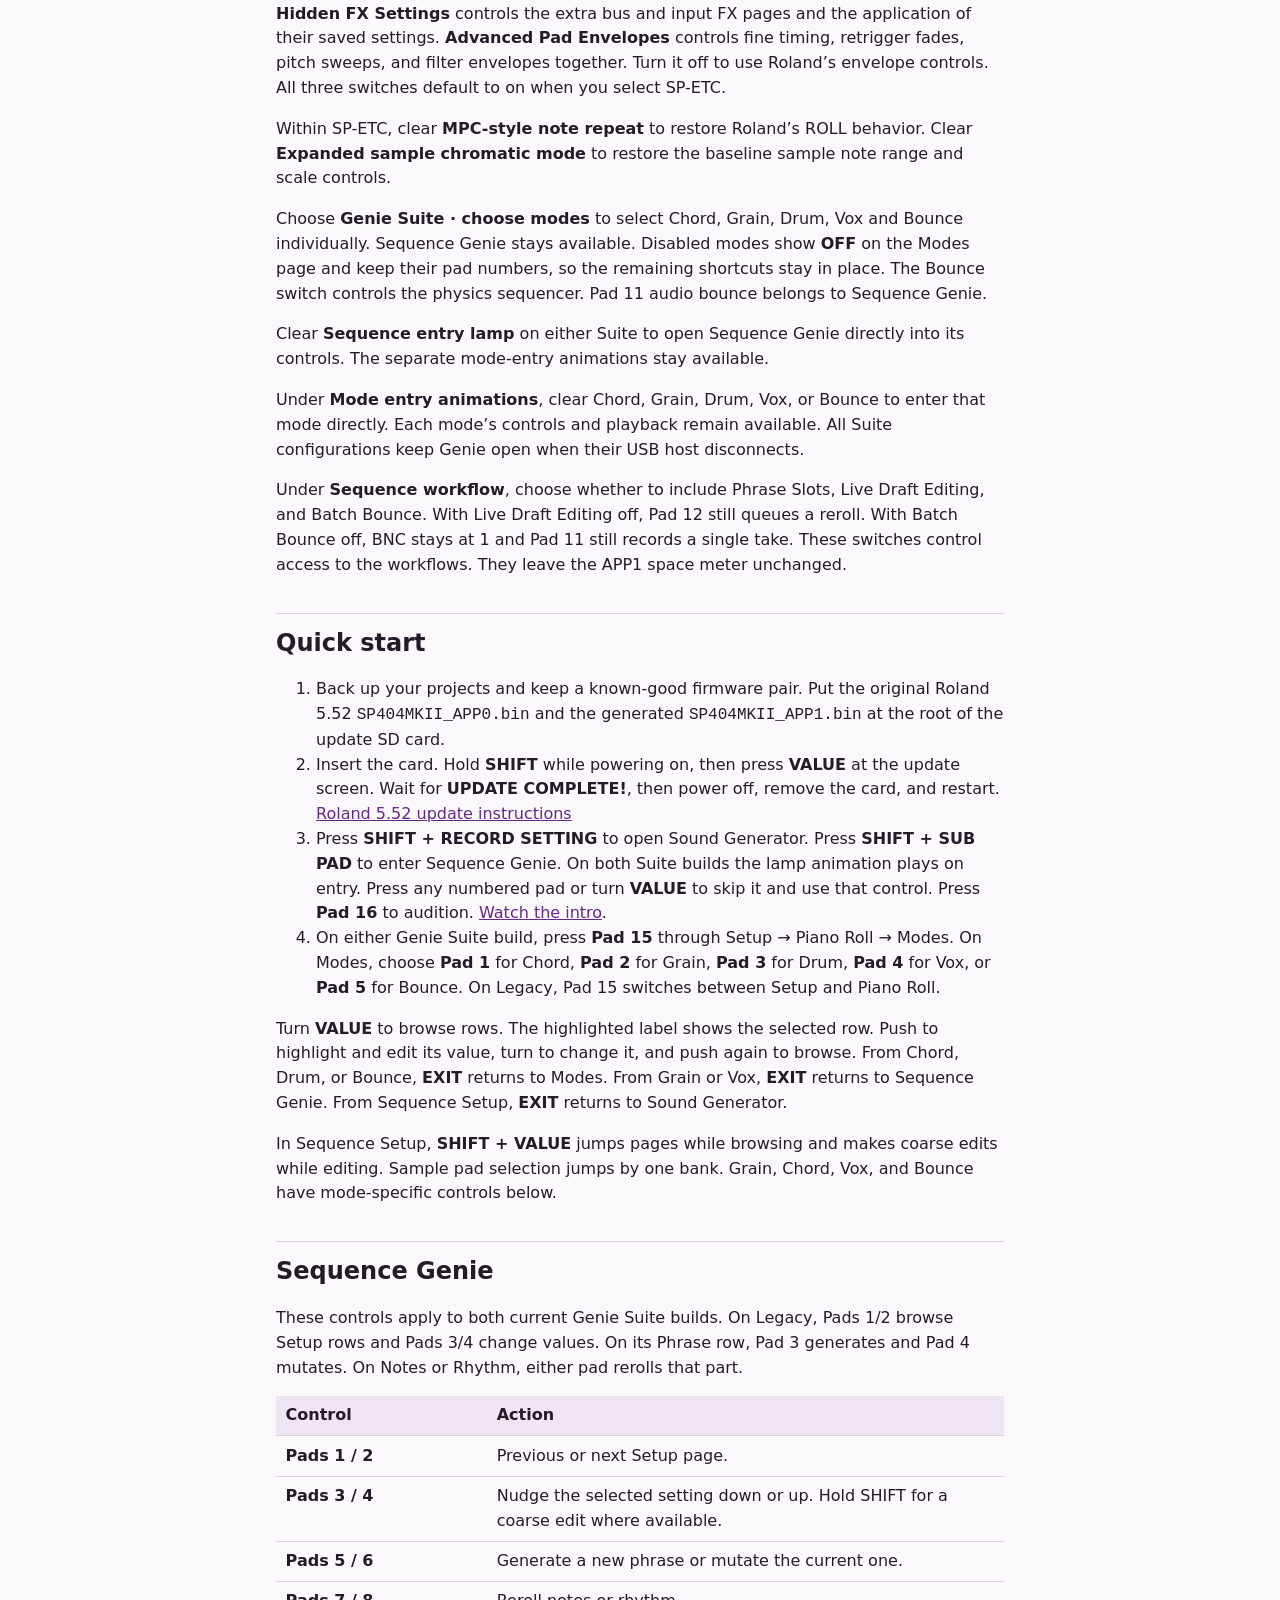
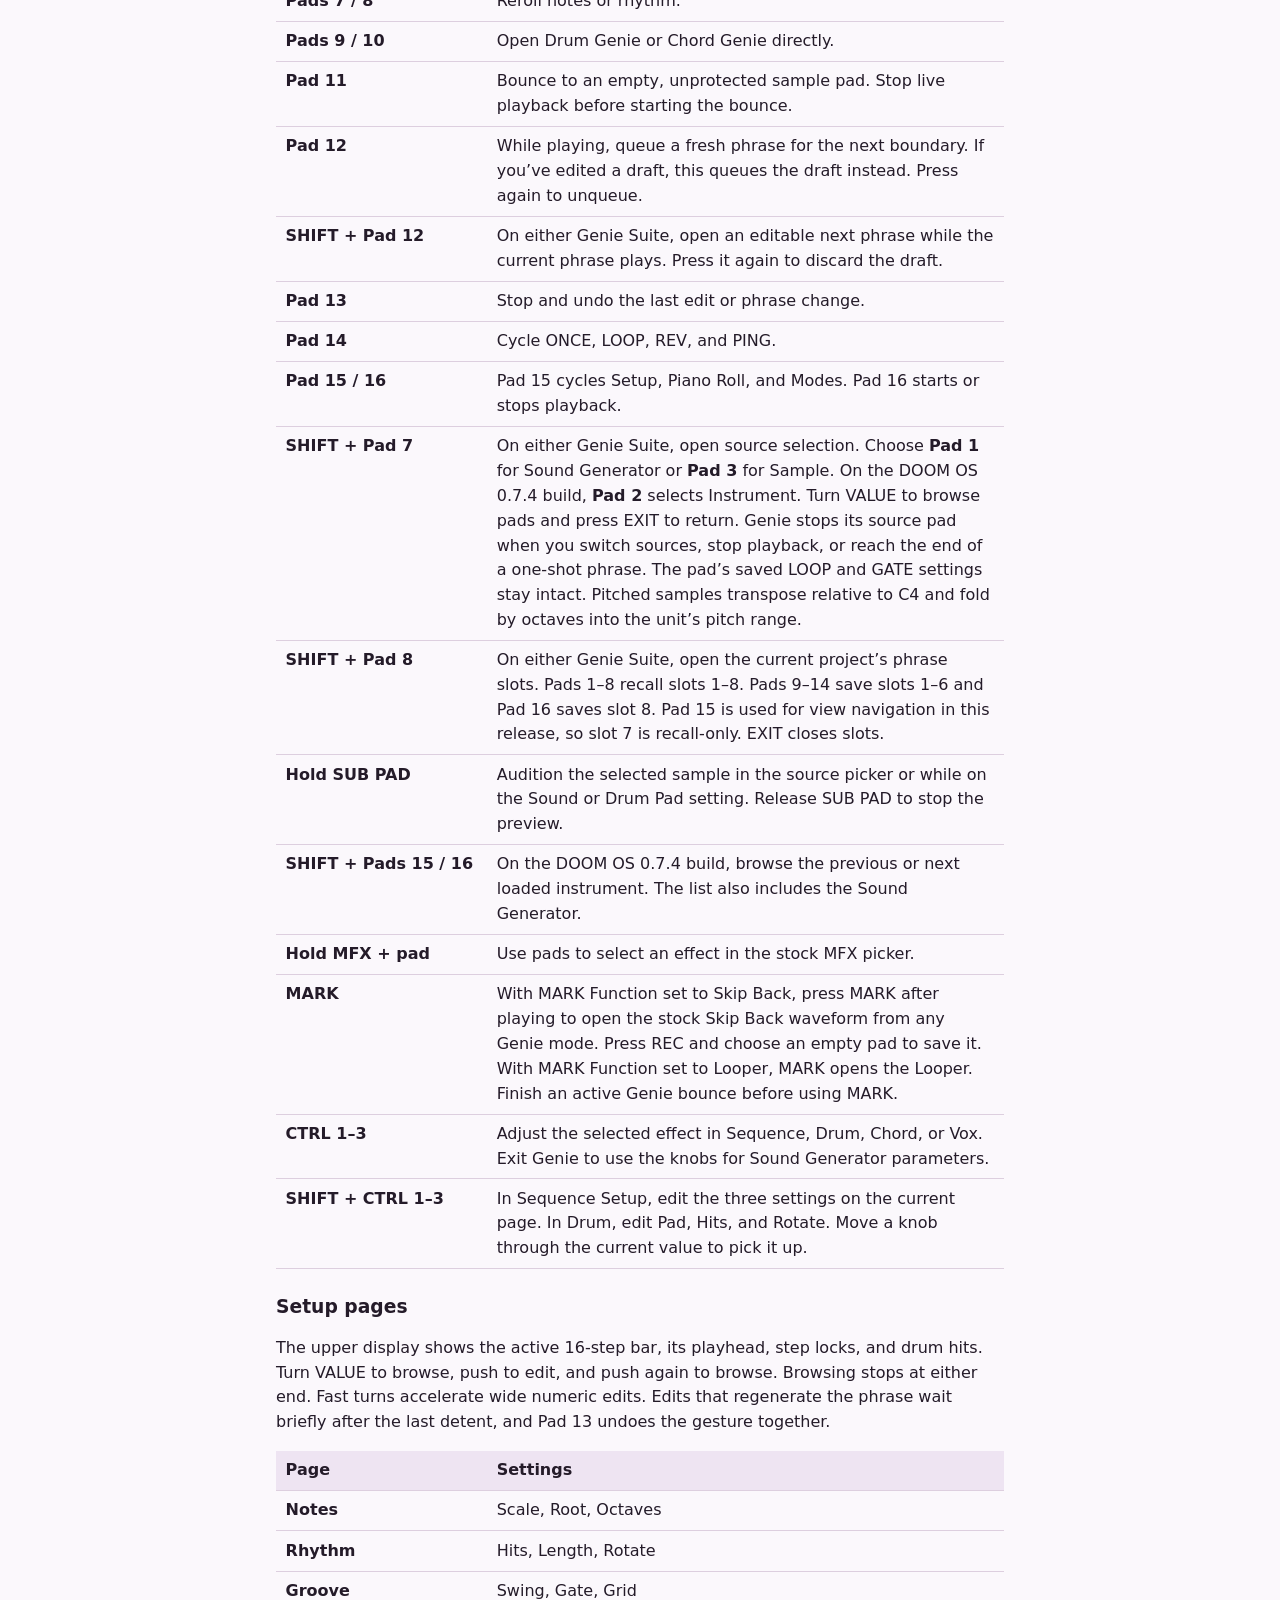
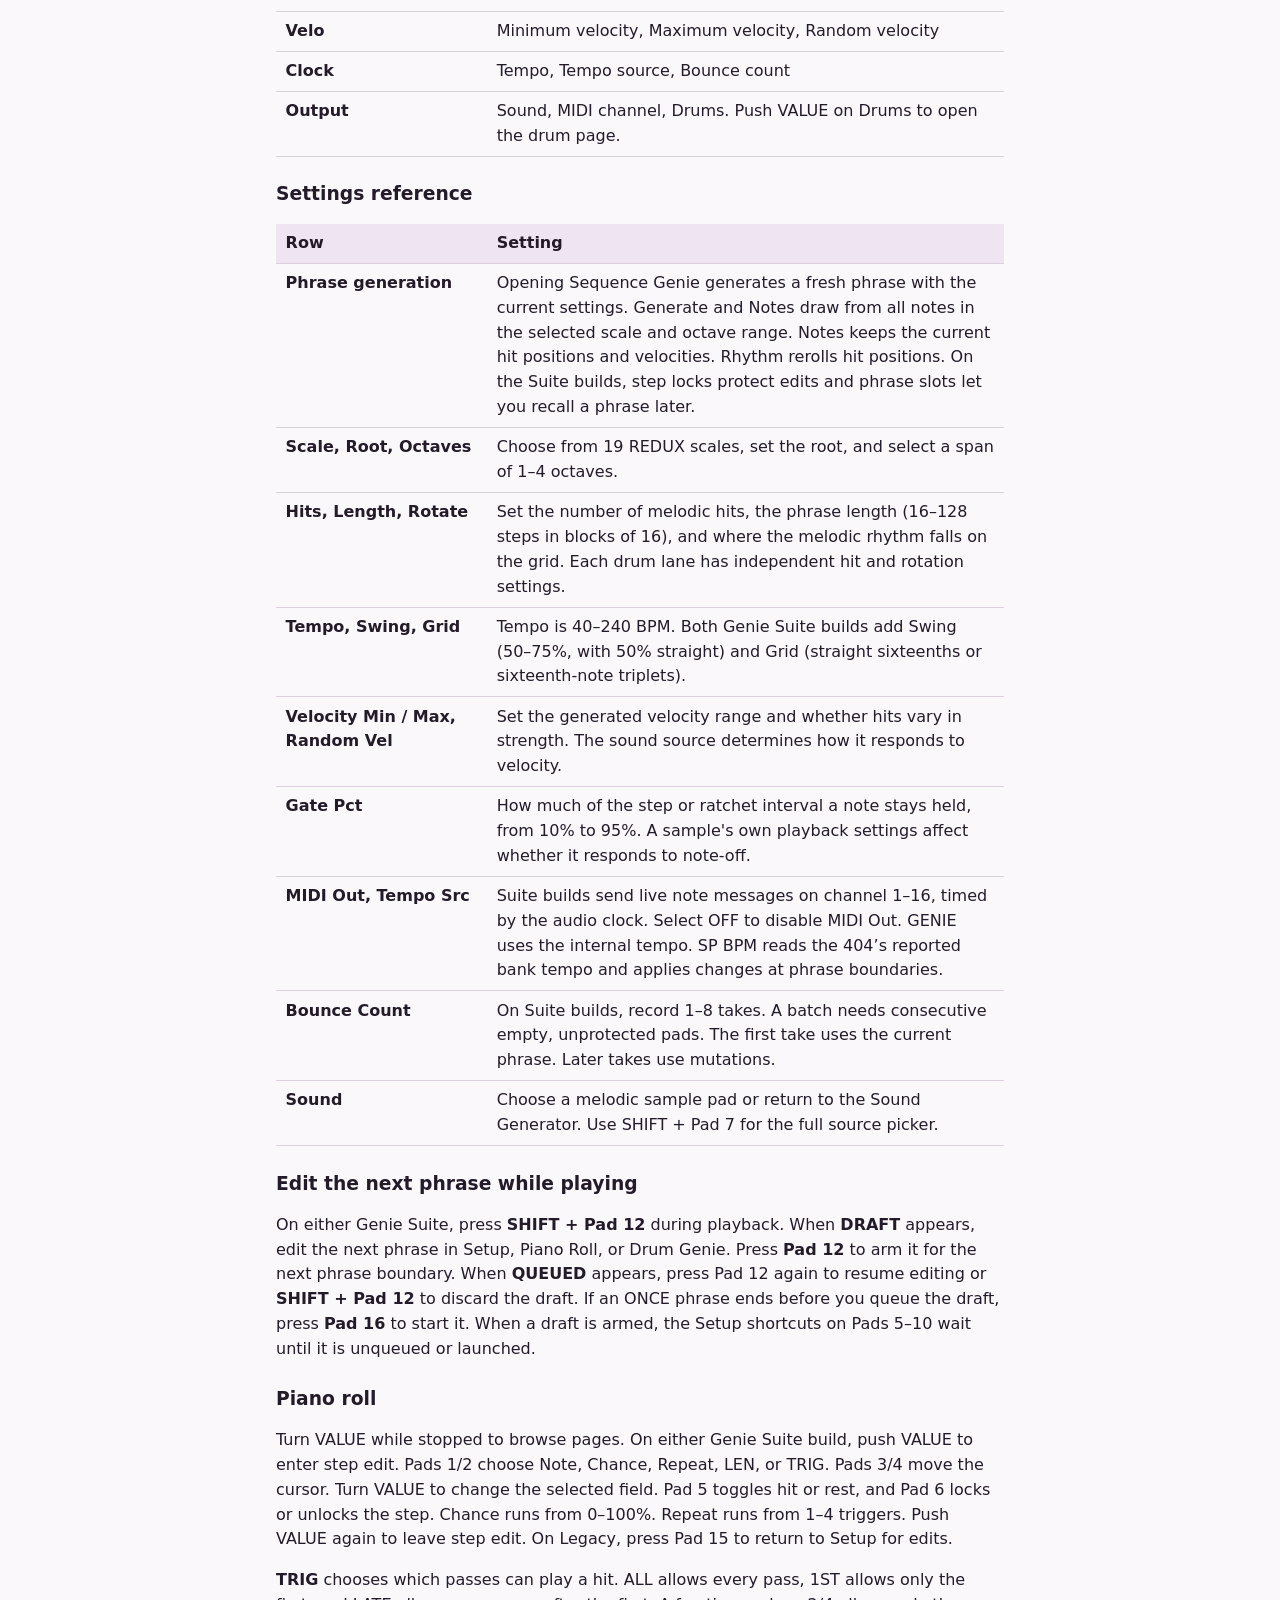
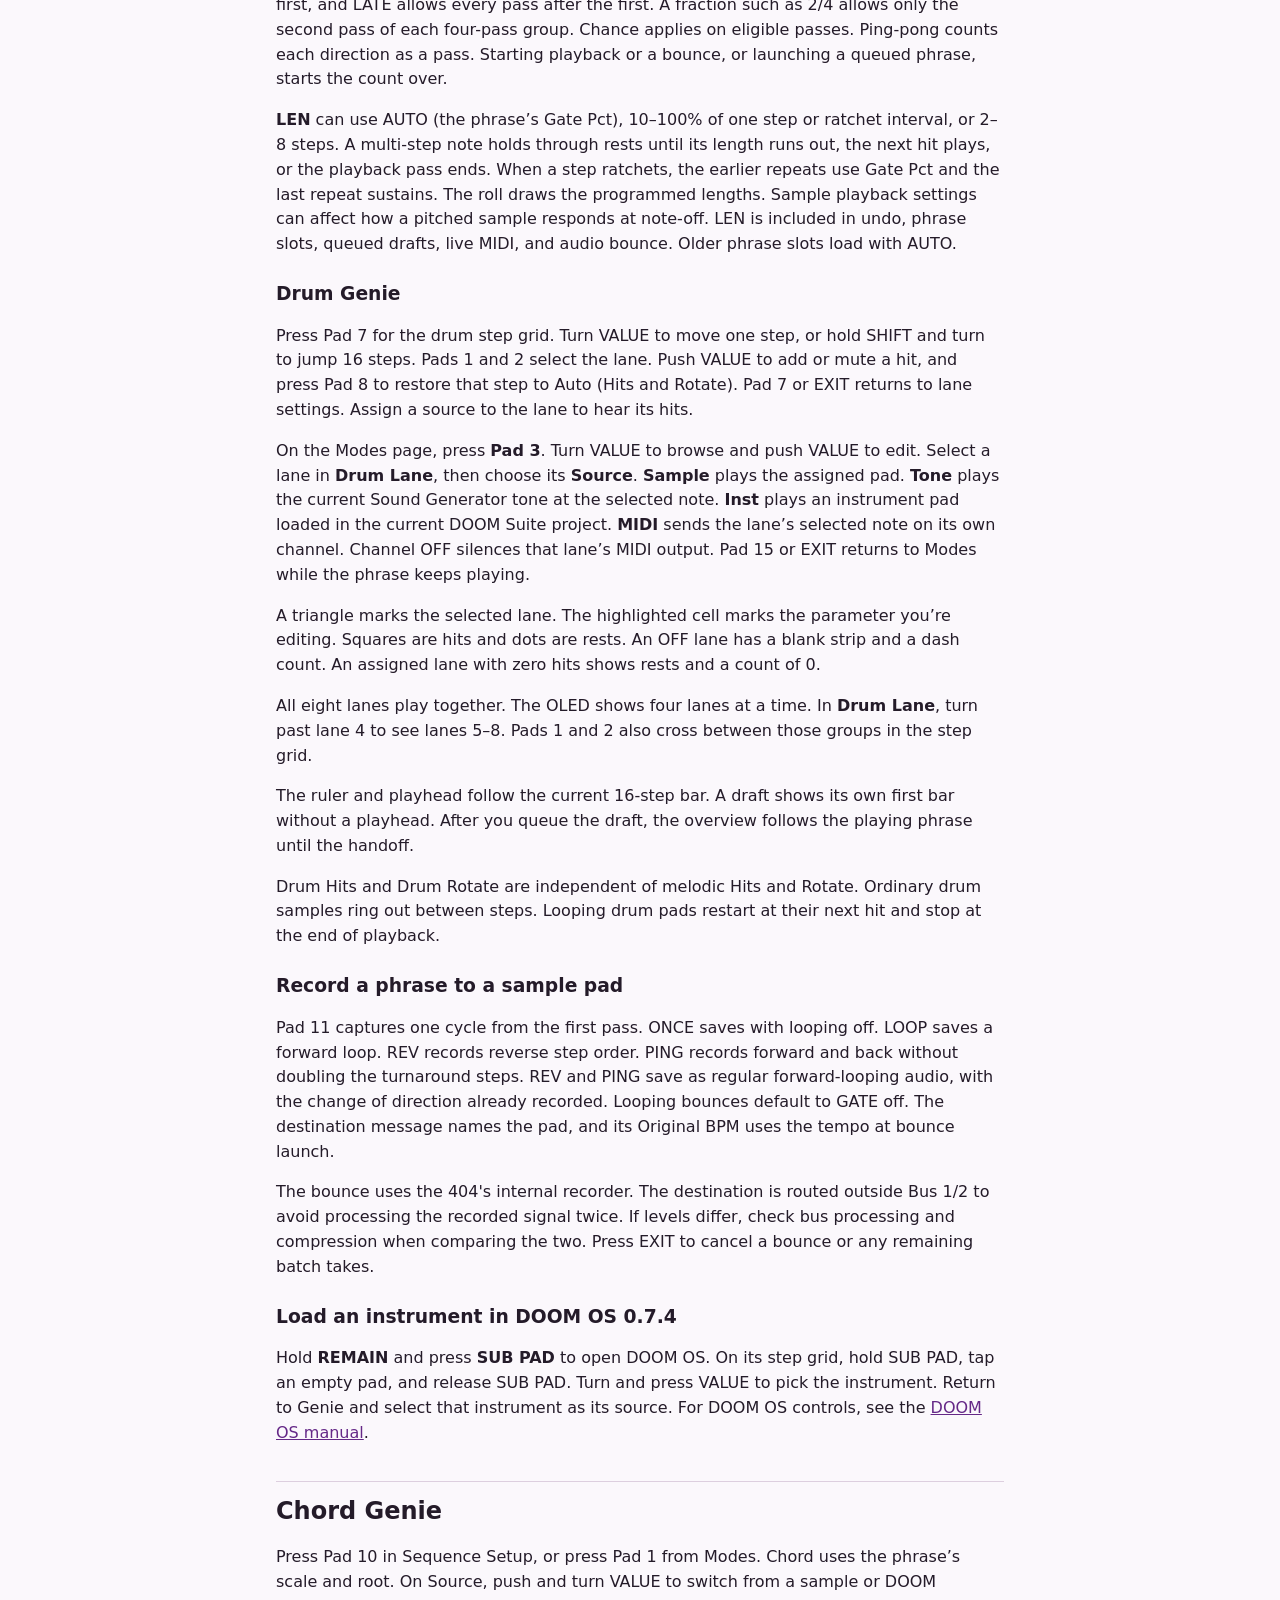
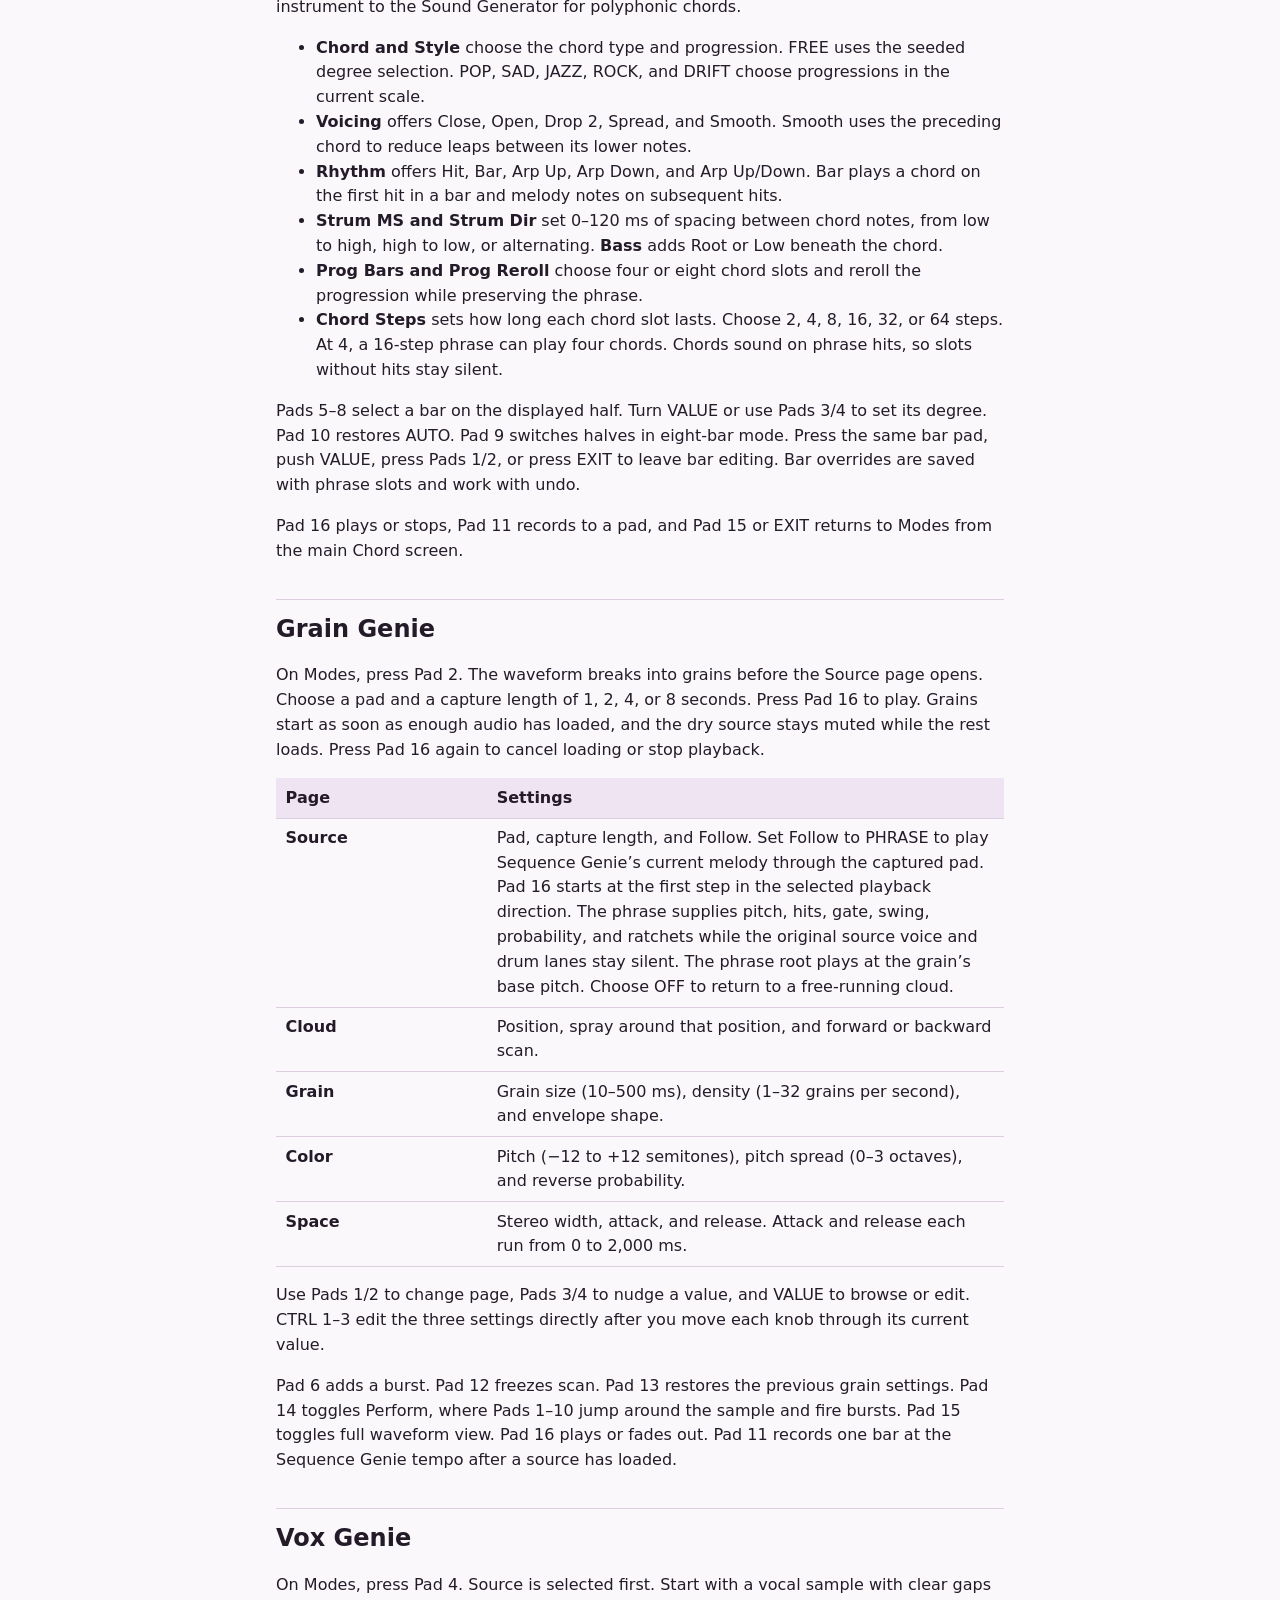
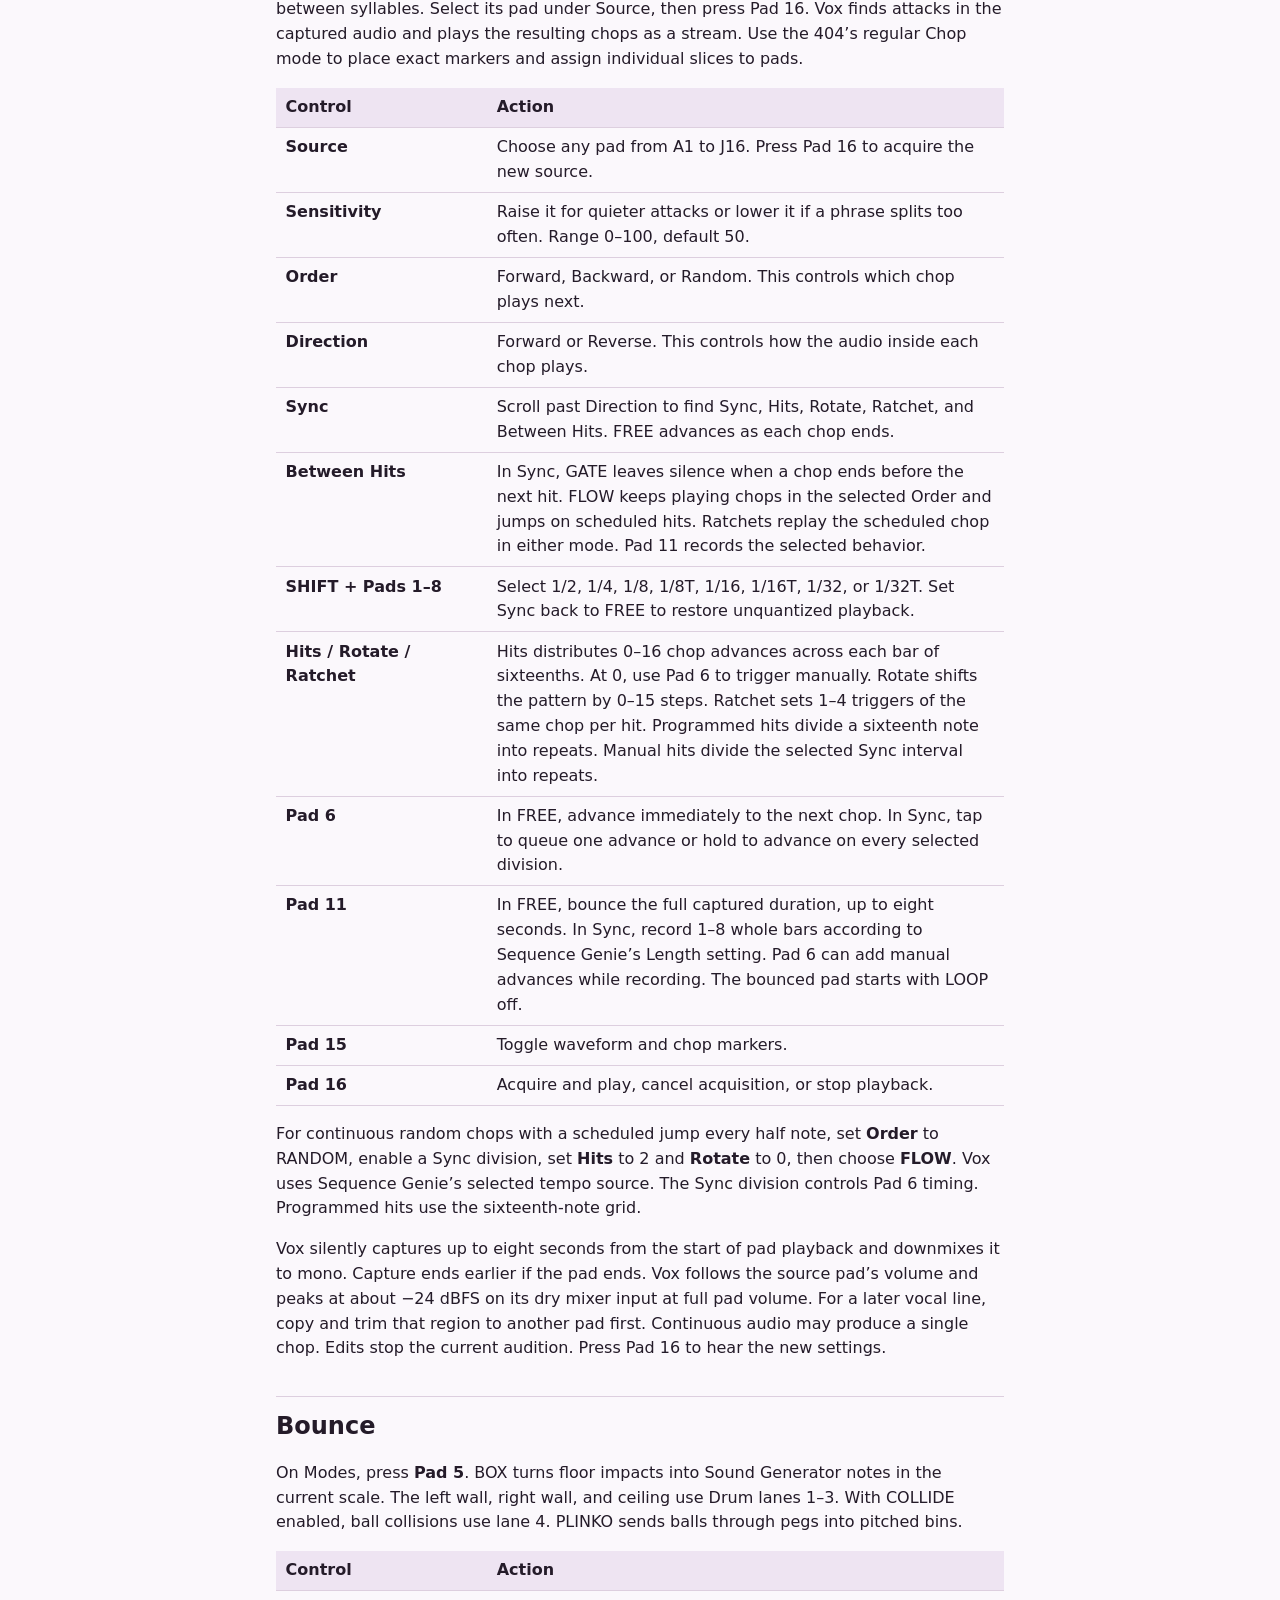
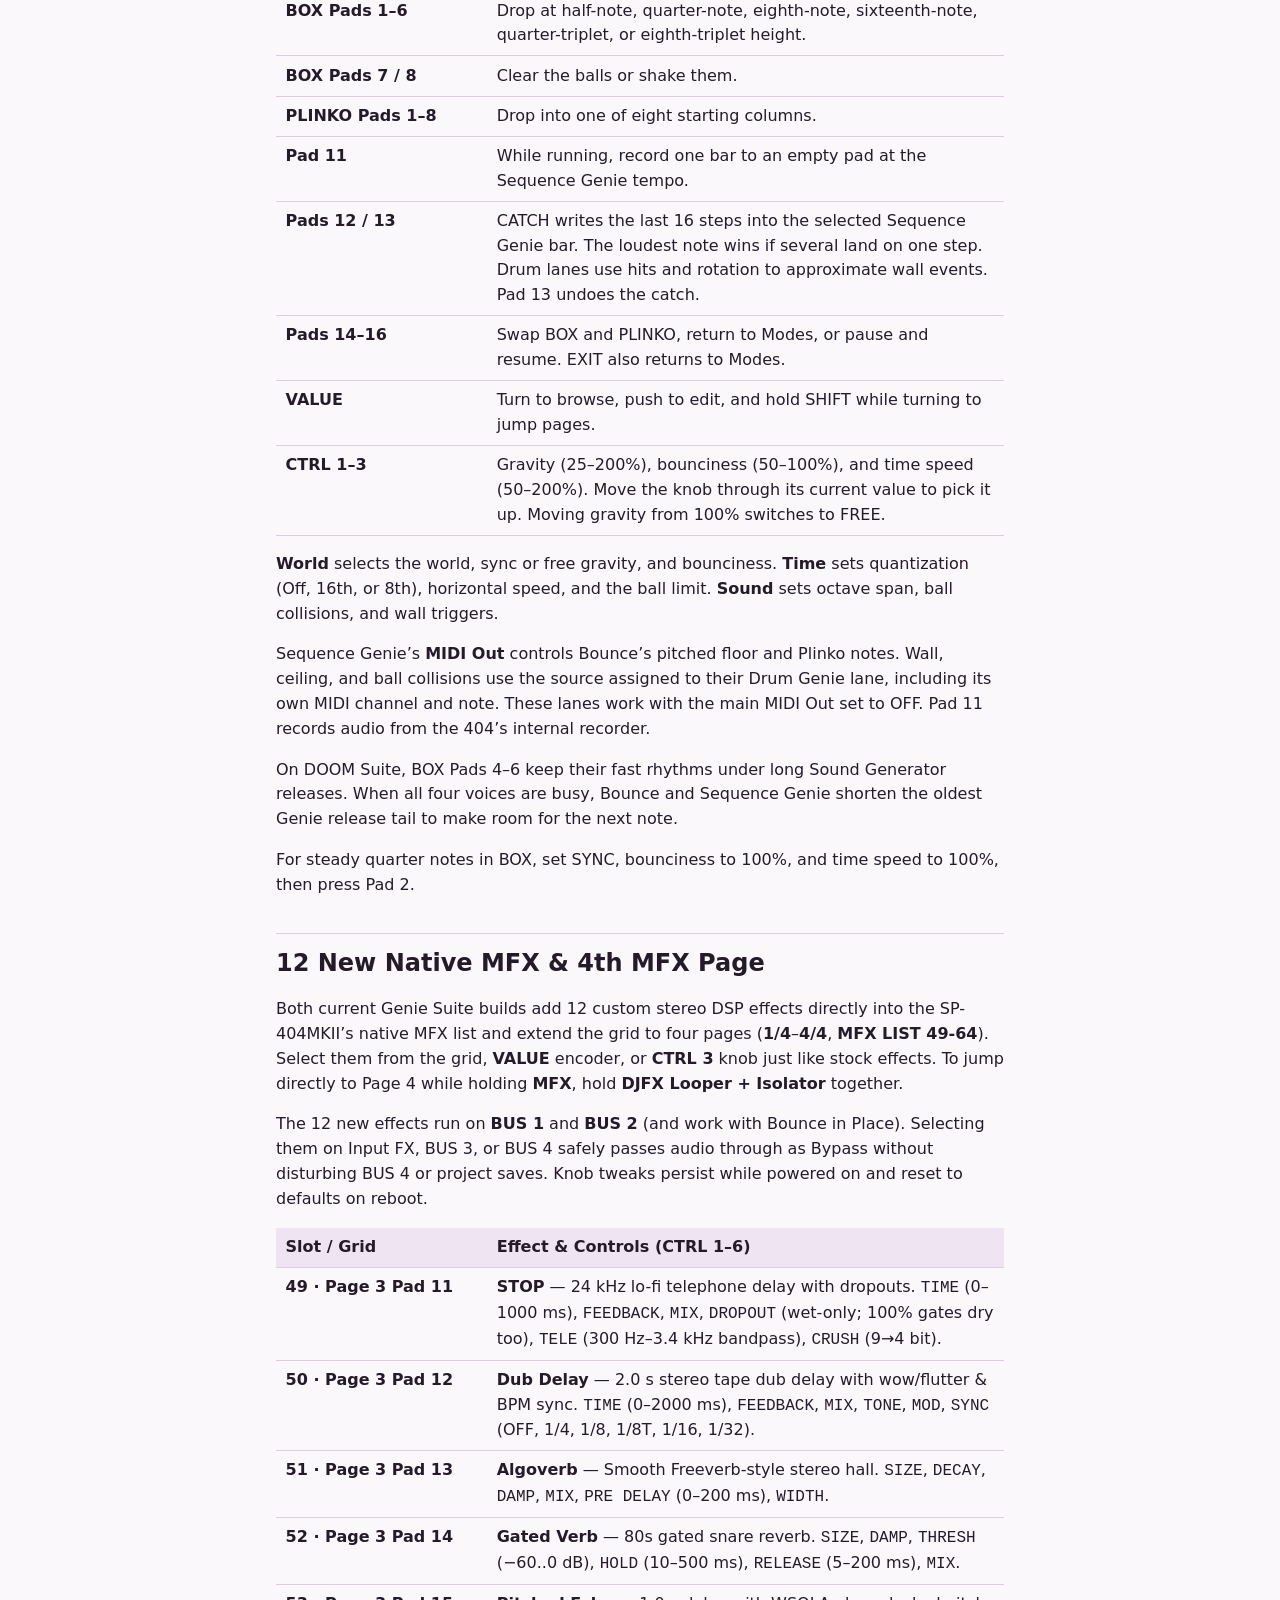
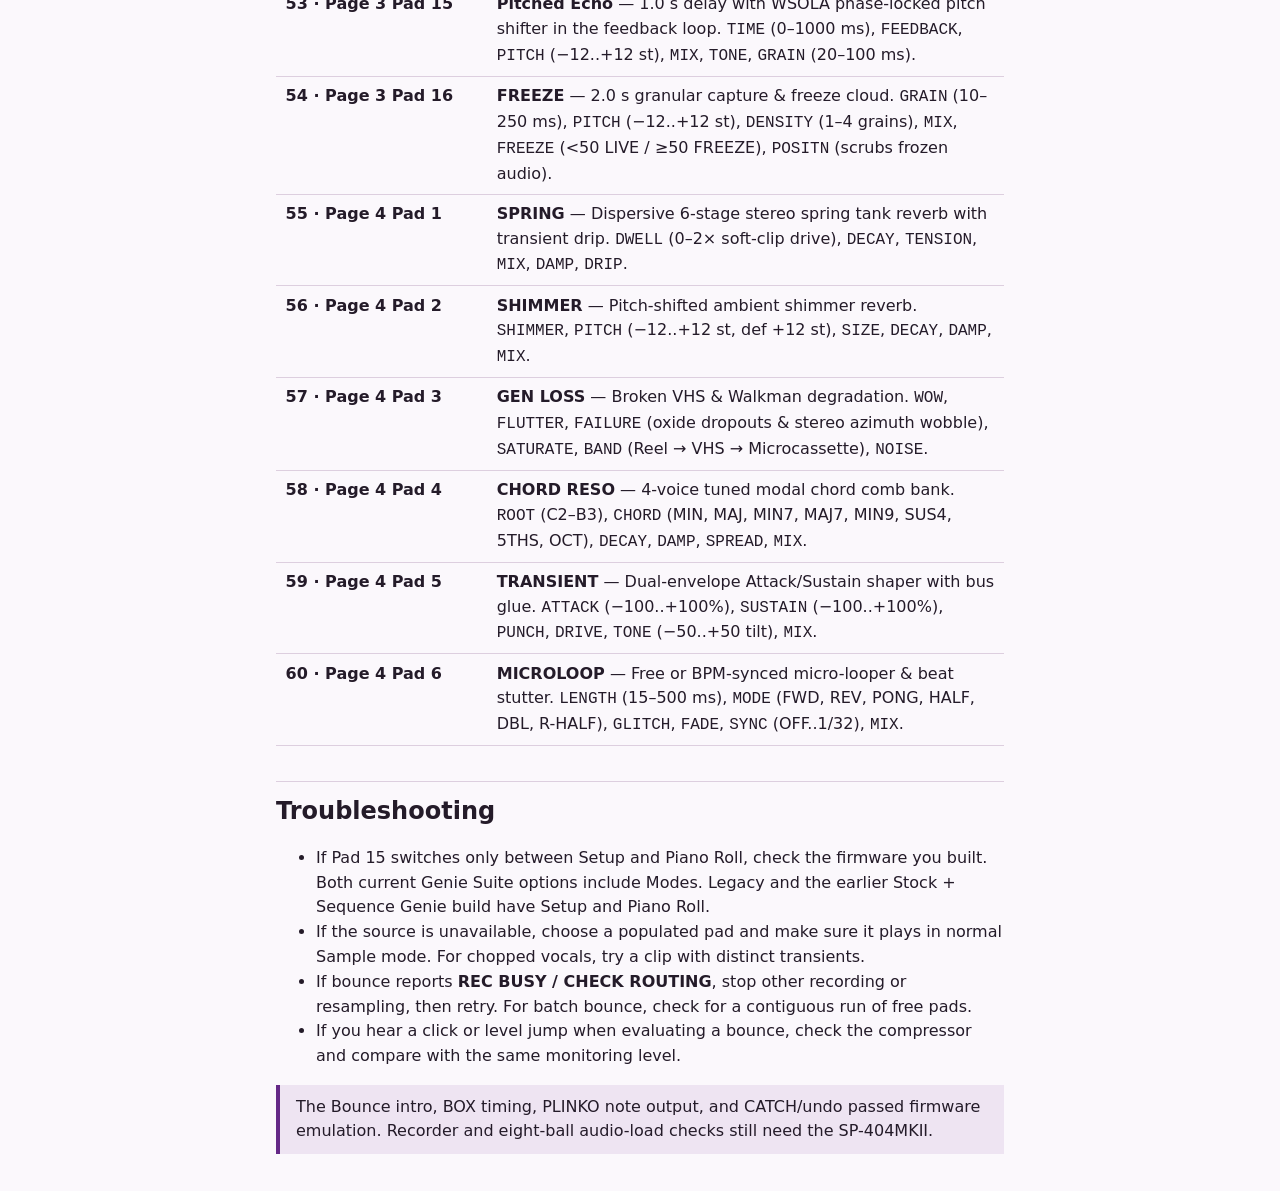
==== commit 64bd19d2: "Label release as 404 Sequence Genie v1.5" ====
--- a/docs/genie-manual.html
+++ b/docs/genie-manual.html
@@ -2,7 +2,7 @@
 <html lang="en">
 <meta charset="utf-8">
 <meta name="viewport" content="width=device-width,initial-scale=1">
-<title>404 Genie Manual</title>
+<title>404 Genie Manual · v1.5</title>
 <style>
 :root{color-scheme:light;--ink:#241b29;--accent:#652887;--paper:#fbf8fc;--line:#ddcfdf}
 *{box-sizing:border-box}body{margin:0;background:var(--paper);color:var(--ink);font:1rem/1.55 system-ui,sans-serif}
@@ -16,8 +16,8 @@
 code{overflow-wrap:anywhere}@media print{body{background:#fff}main{max-width:none;padding:0}nav{display:none}h2,h3{break-after:avoid}tr{break-inside:avoid}}
 </style>
 <main>
-<header><h1>404 Genie Manual</h1>
-<p>SP-404MKII · Current Roland 5.52-based flasher builds</p>
+<header><h1>404 Genie Manual · v1.5</h1>
+<p>SP-404MKII · 404 Sequence Genie v1.5 (Roland 5.52-based flasher builds)</p>
 <nav aria-label="Contents"><a href="./">Flasher</a><a href="#builds">Builds</a><a href="#start">Quick start</a><a href="#mfx">12 New MFX</a><a href="#sequence">Sequence</a><a href="#chord">Chord</a><a href="#grain">Grain</a><a href="#drum">Drum</a><a href="#vox">Vox</a><a href="#bounce">Bounce</a><a href="#check">Troubleshooting</a></nav>
 </header>
 <section id="builds"><h2>Choose a build</h2>
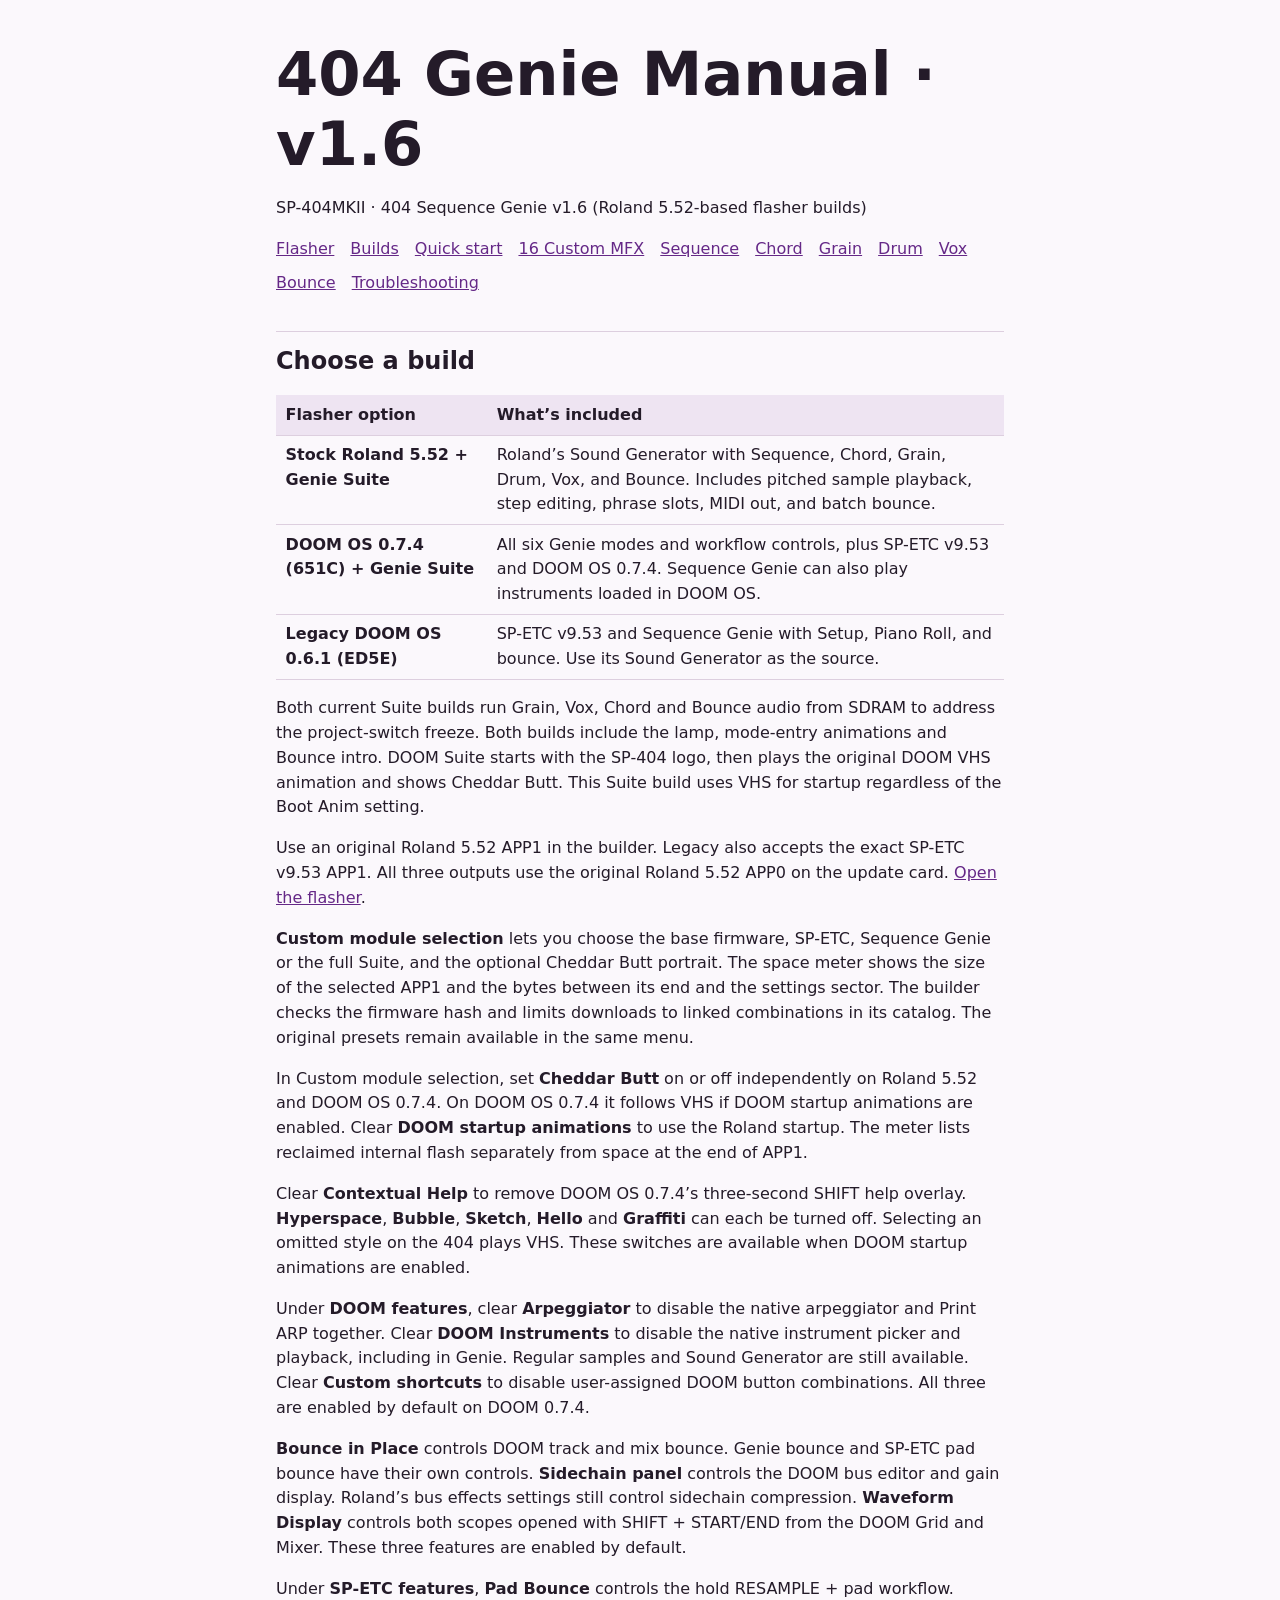
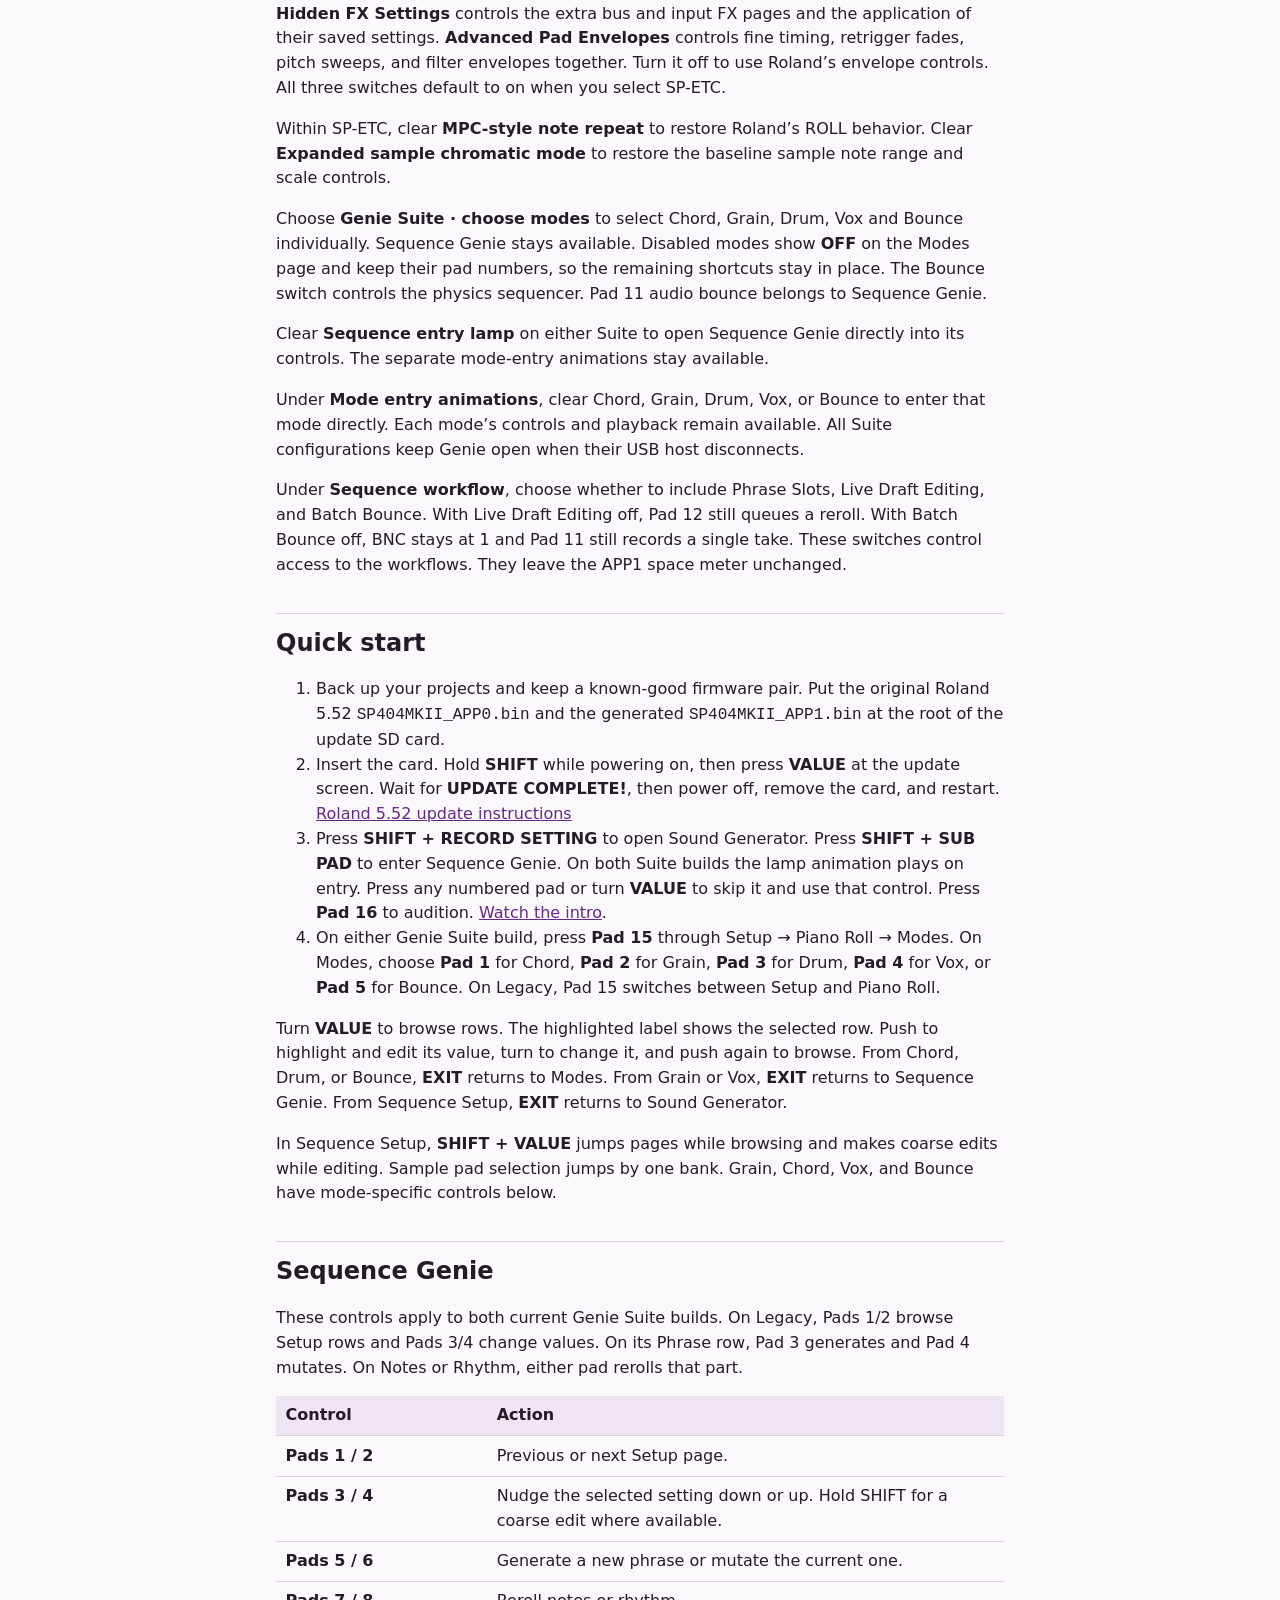
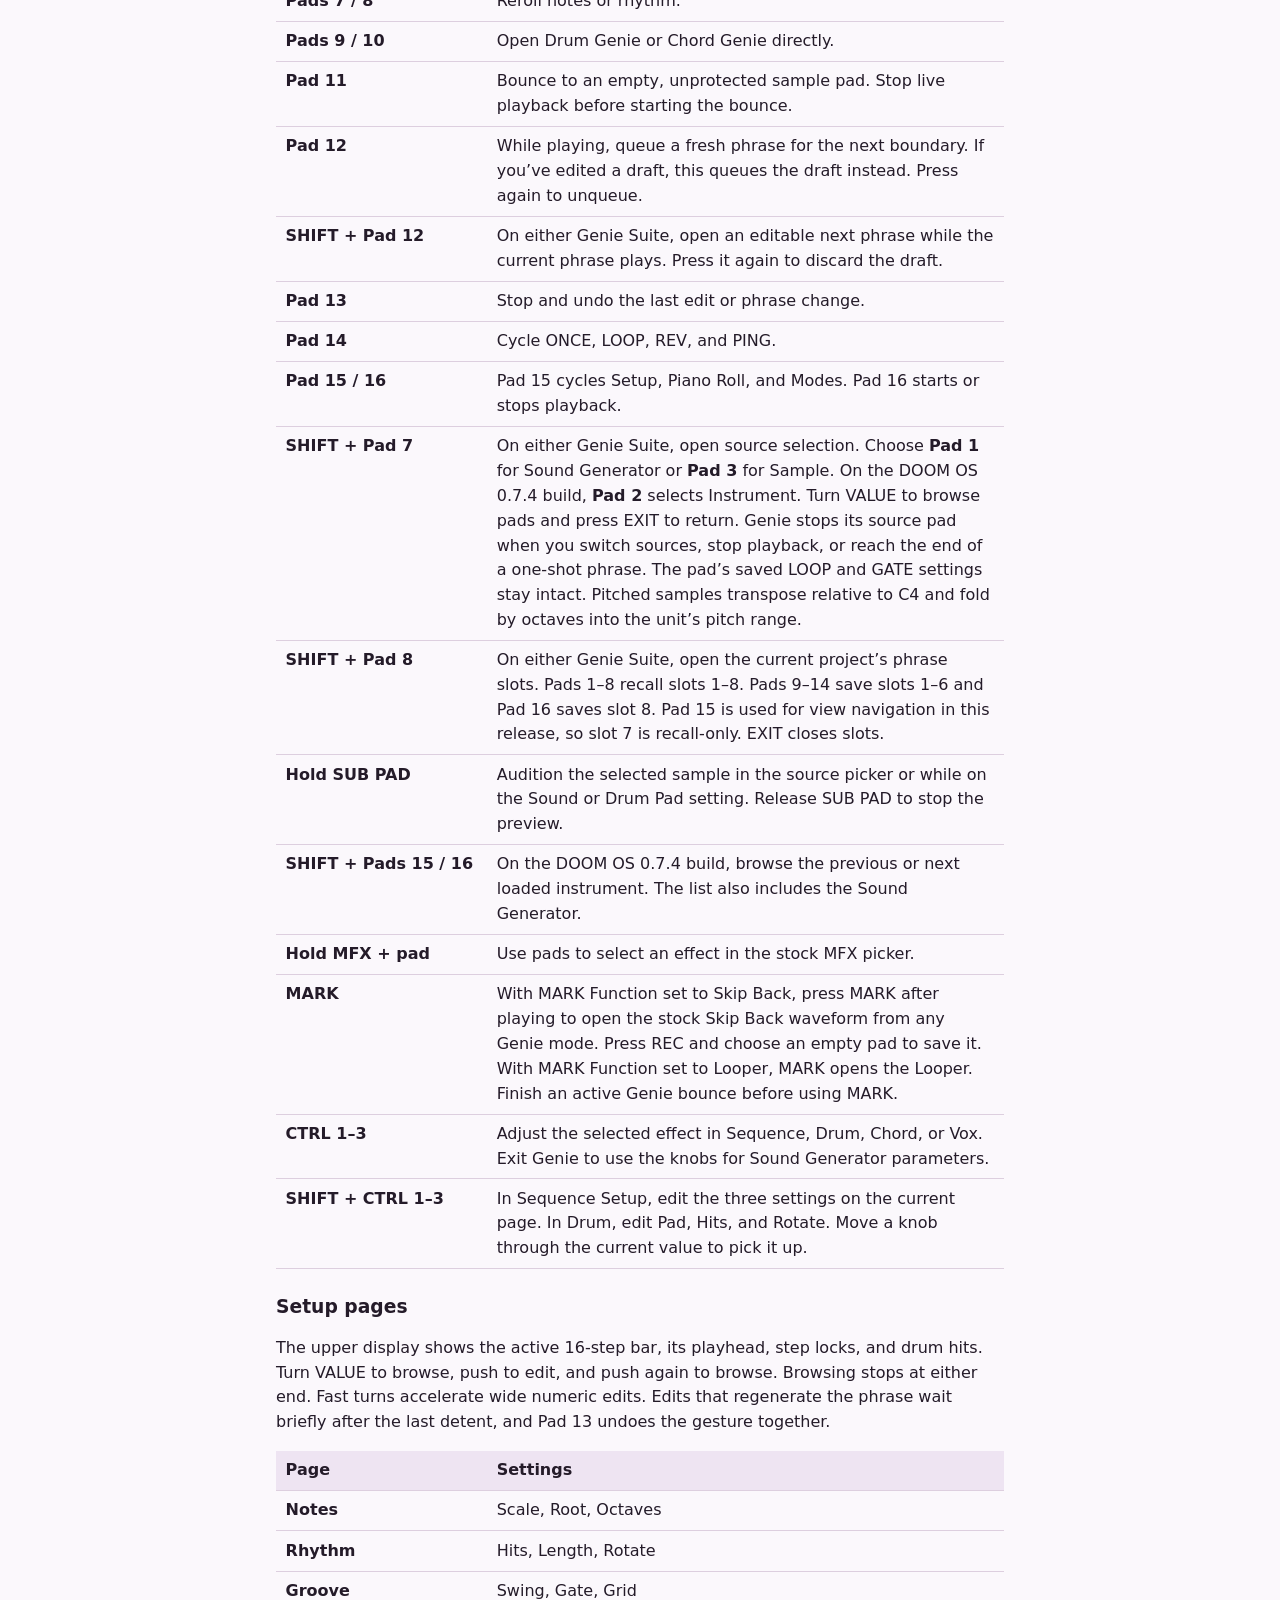
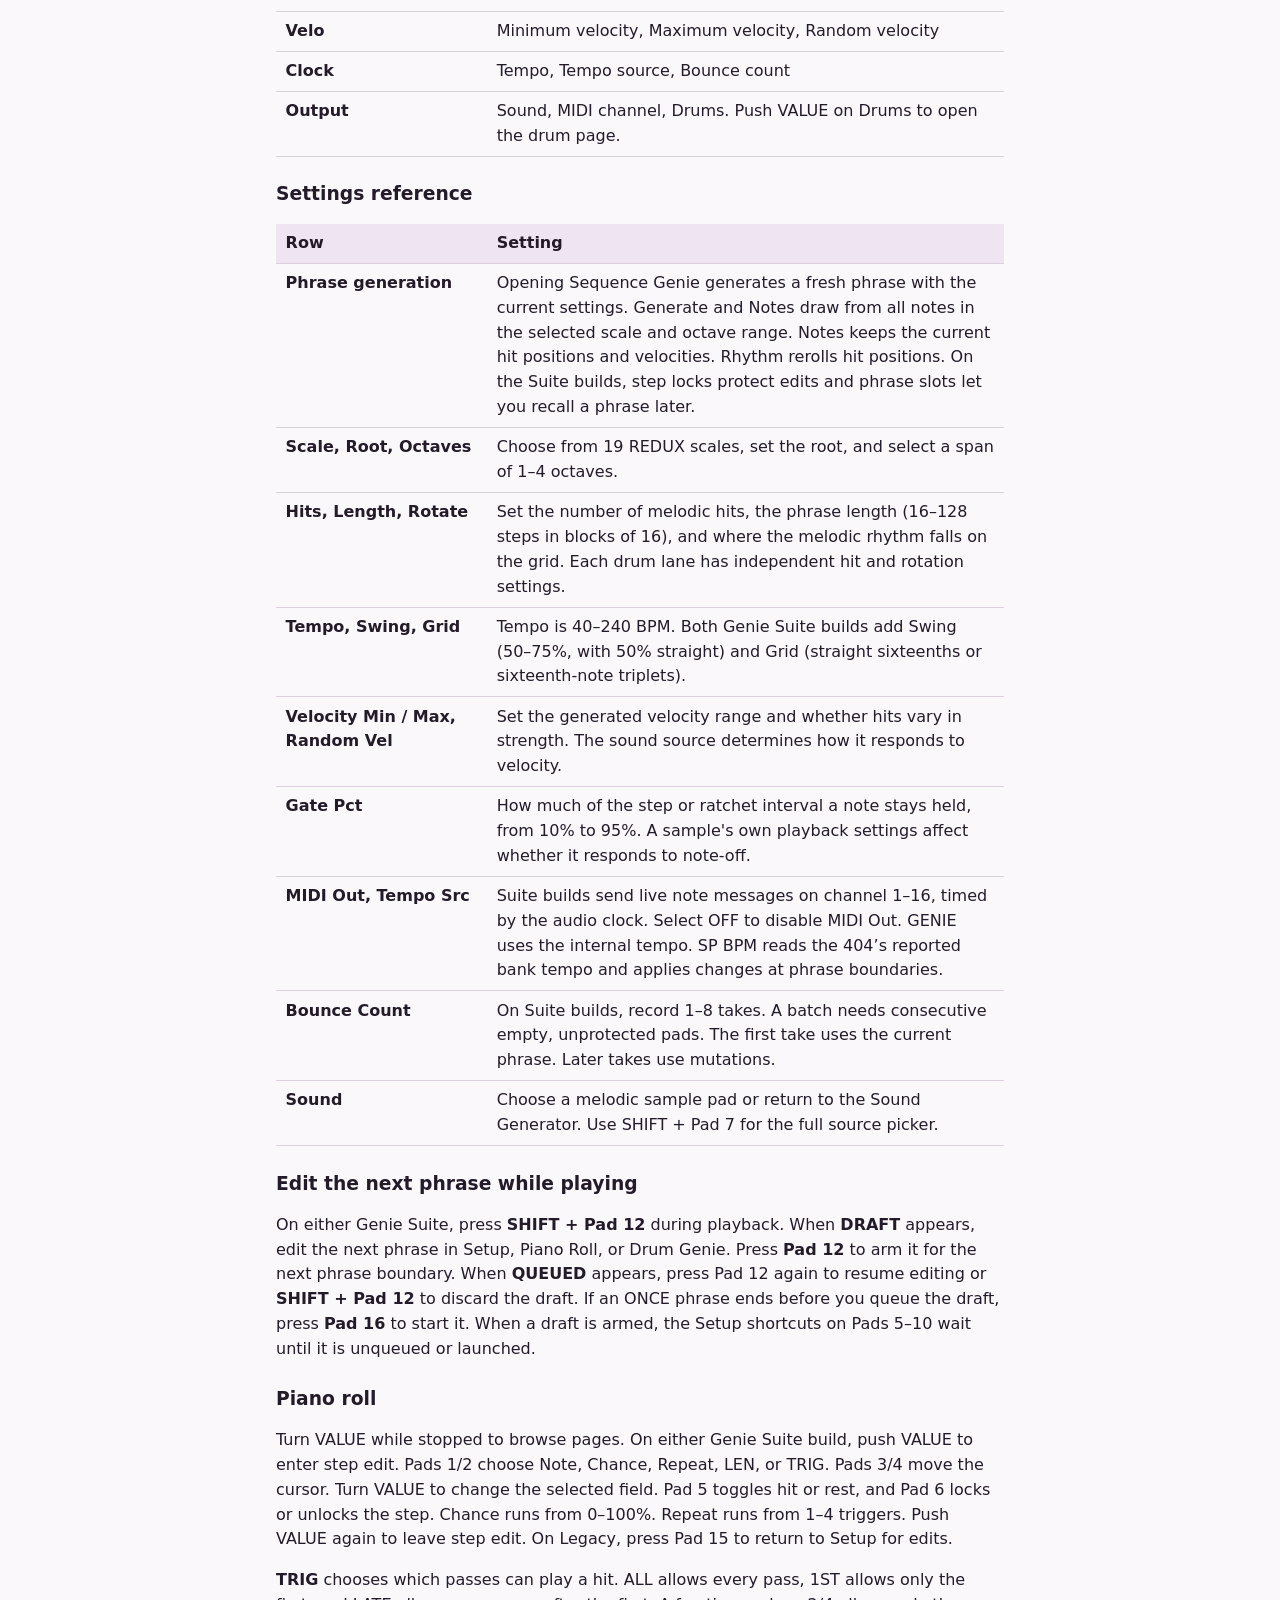
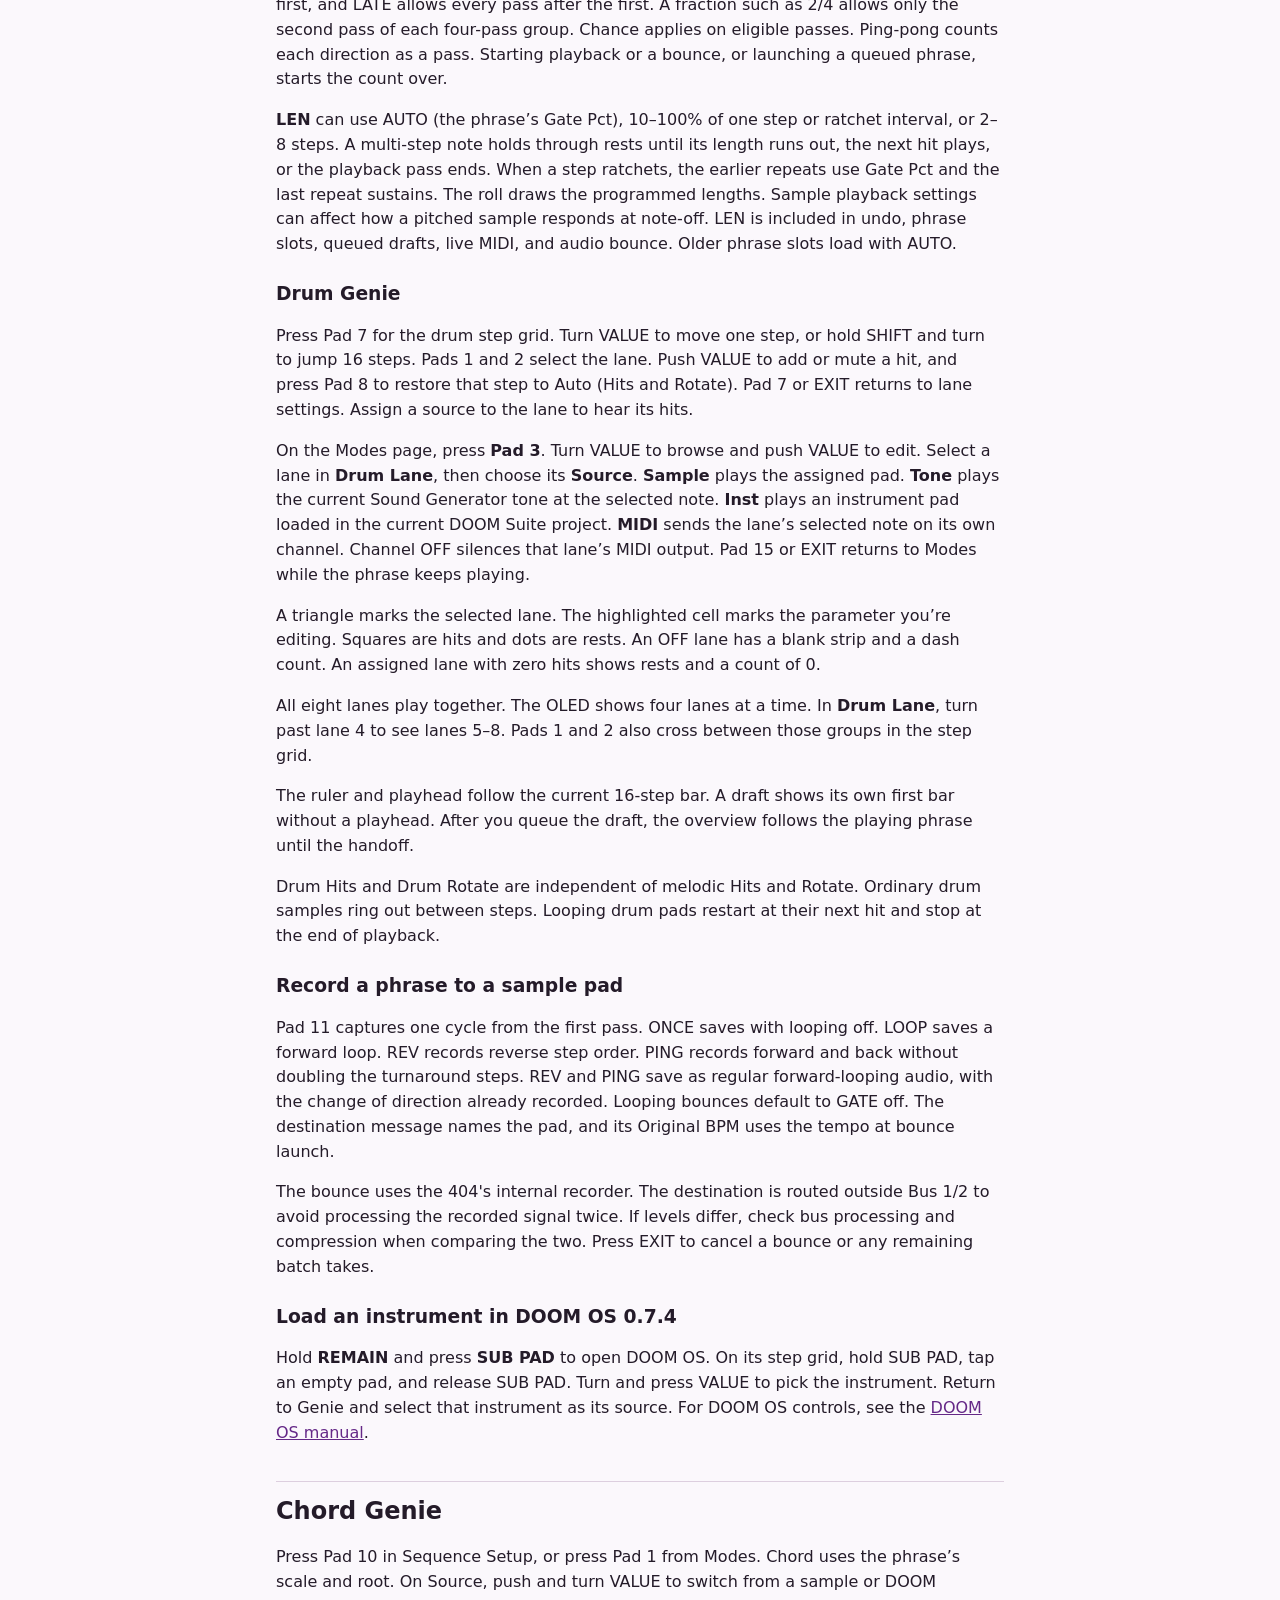
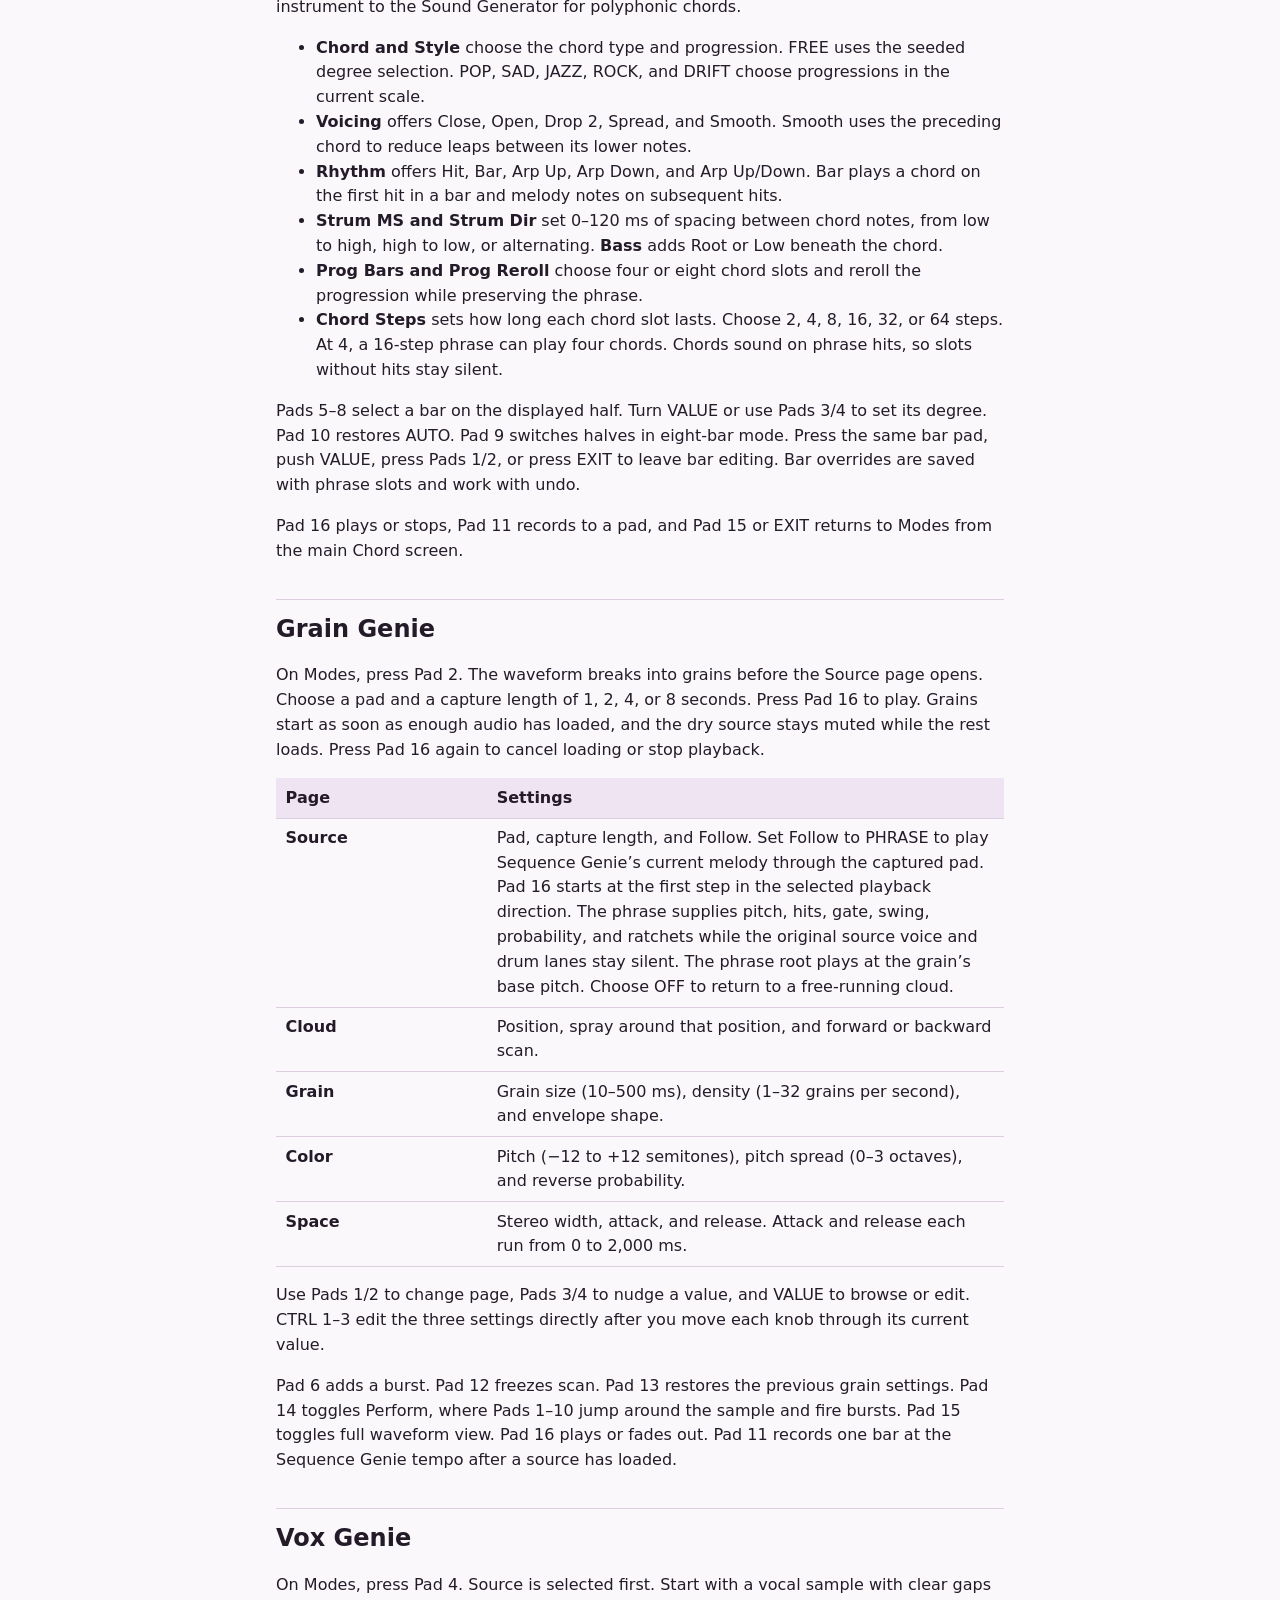
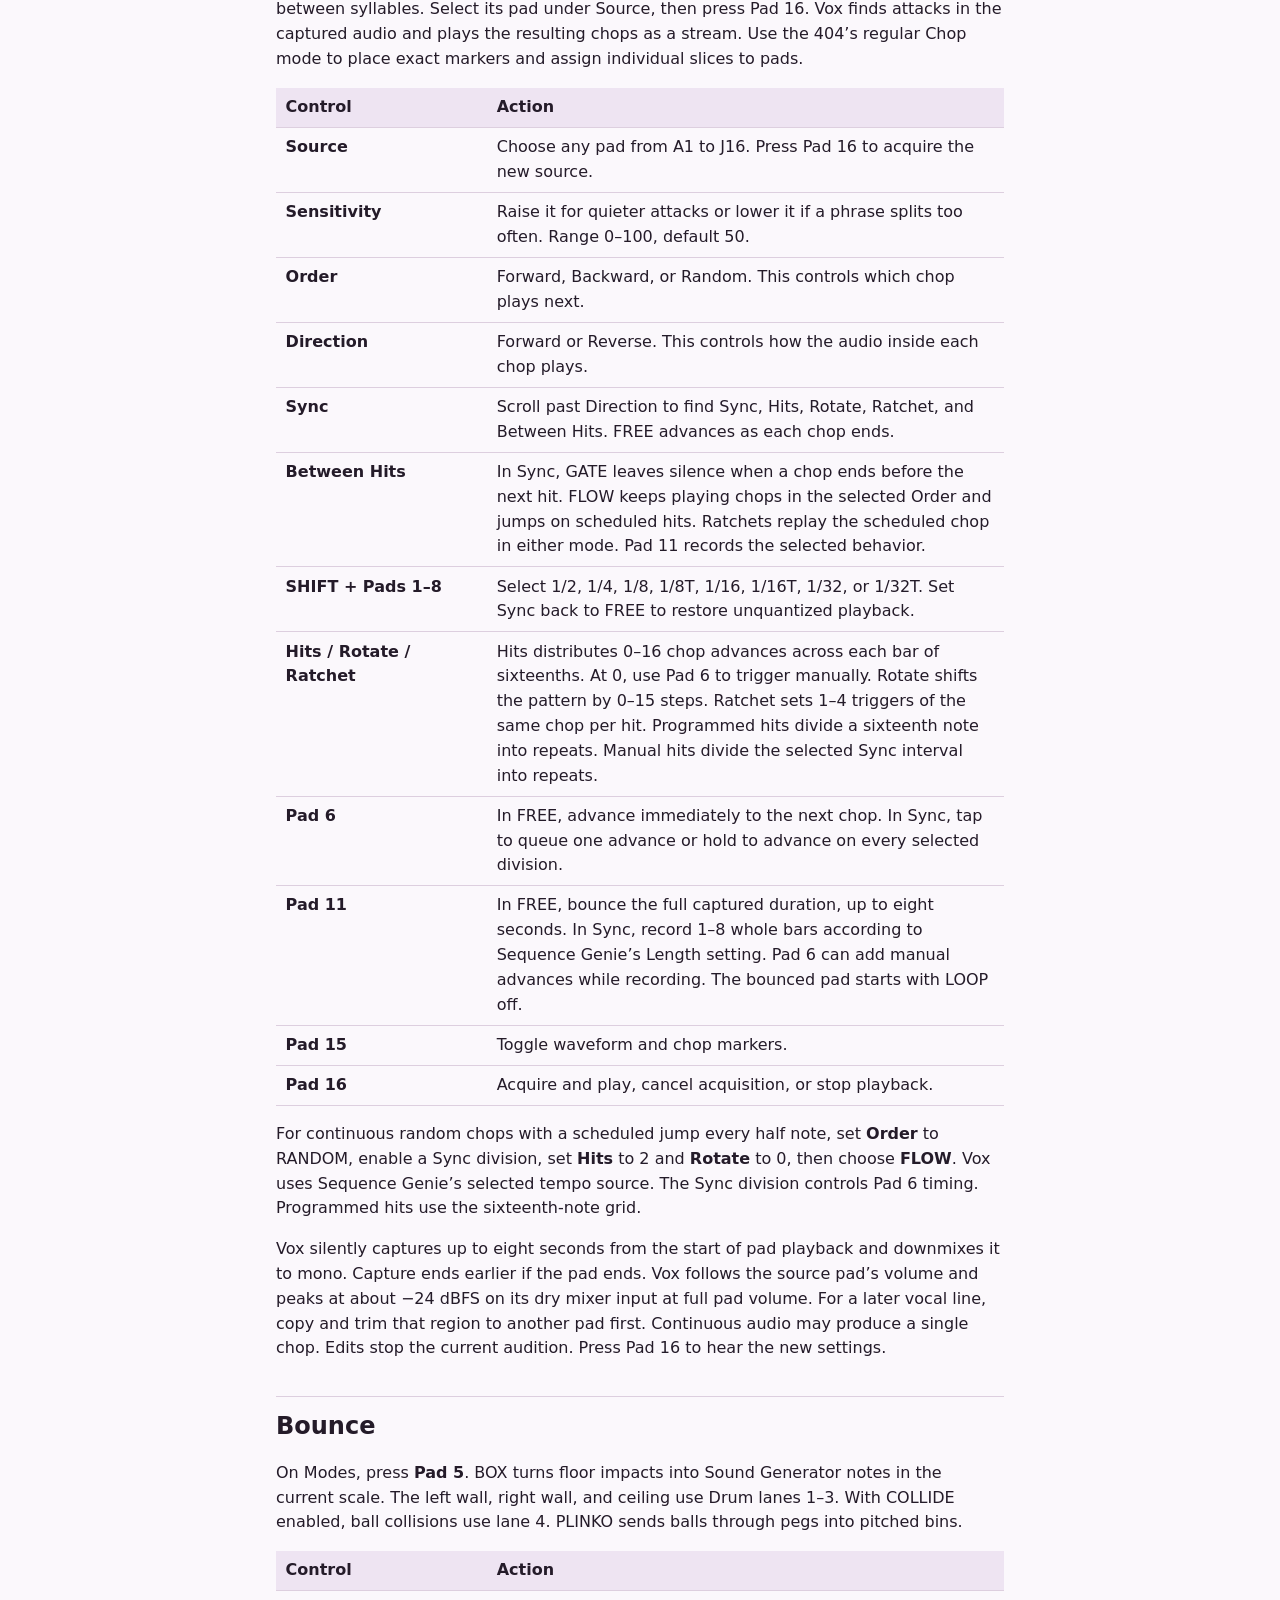
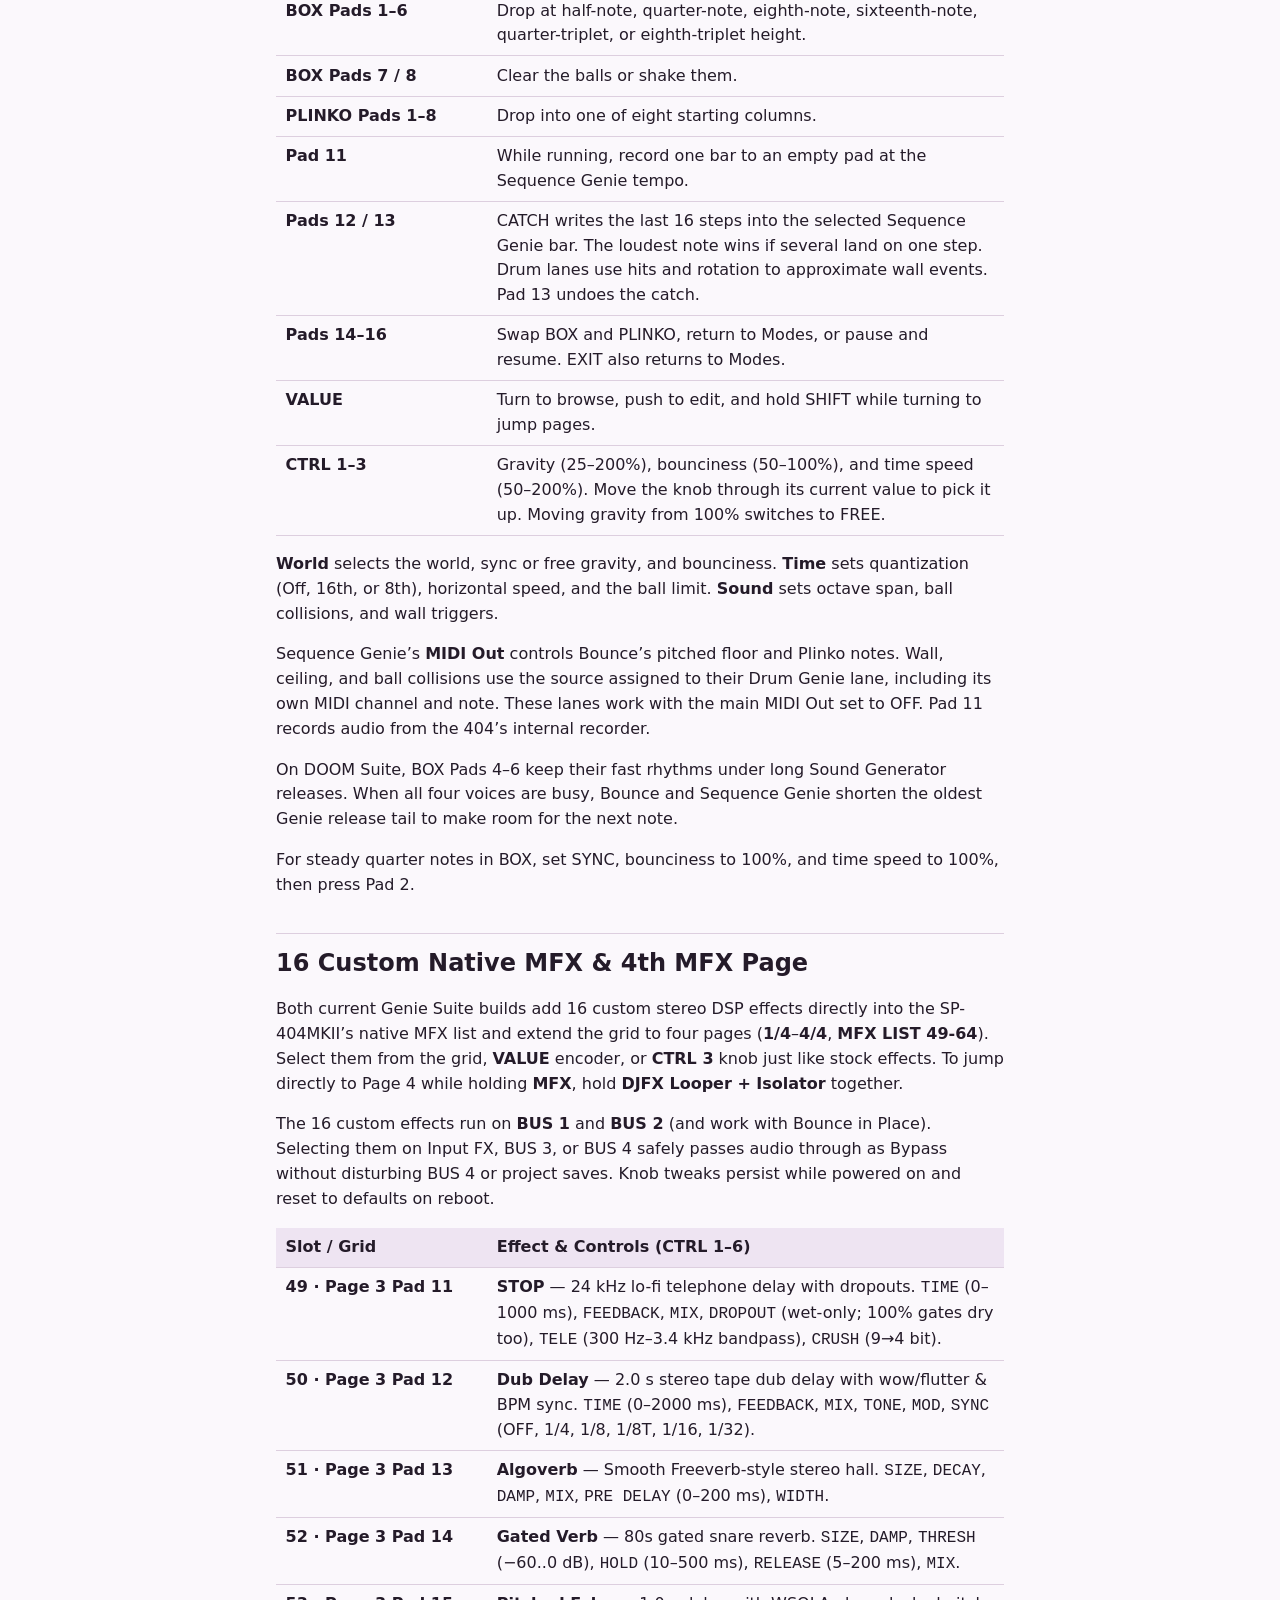
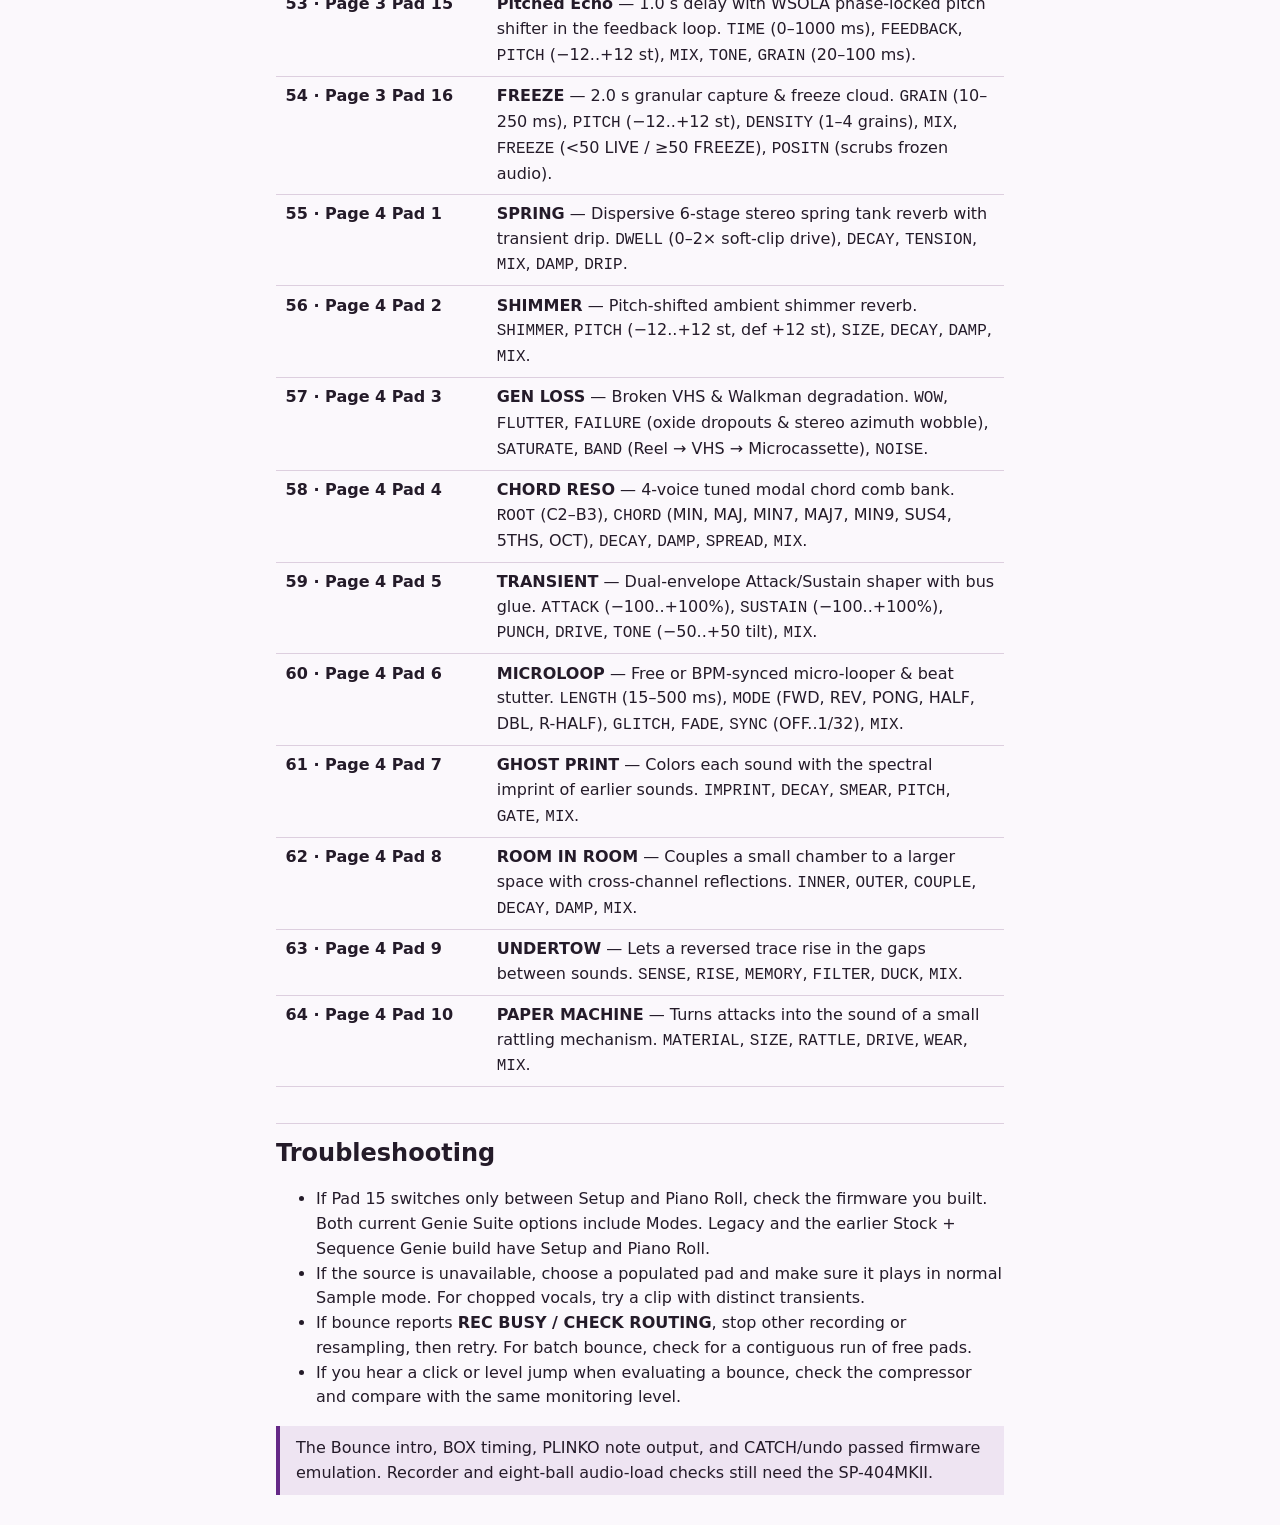
==== commit dfbb5ff5: "Publish Sequence Genie v1.6 with four MFX and bypass fixes" ====
--- a/docs/genie-manual.html
+++ b/docs/genie-manual.html
@@ -2,7 +2,7 @@
 <html lang="en">
 <meta charset="utf-8">
 <meta name="viewport" content="width=device-width,initial-scale=1">
-<title>404 Genie Manual · v1.5</title>
+<title>404 Genie Manual · v1.6</title>
 <style>
 :root{color-scheme:light;--ink:#241b29;--accent:#652887;--paper:#fbf8fc;--line:#ddcfdf}
 *{box-sizing:border-box}body{margin:0;background:var(--paper);color:var(--ink);font:1rem/1.55 system-ui,sans-serif}
@@ -16,9 +16,9 @@
 code{overflow-wrap:anywhere}@media print{body{background:#fff}main{max-width:none;padding:0}nav{display:none}h2,h3{break-after:avoid}tr{break-inside:avoid}}
 </style>
 <main>
-<header><h1>404 Genie Manual · v1.5</h1>
-<p>SP-404MKII · 404 Sequence Genie v1.5 (Roland 5.52-based flasher builds)</p>
-<nav aria-label="Contents"><a href="./">Flasher</a><a href="#builds">Builds</a><a href="#start">Quick start</a><a href="#mfx">12 New MFX</a><a href="#sequence">Sequence</a><a href="#chord">Chord</a><a href="#grain">Grain</a><a href="#drum">Drum</a><a href="#vox">Vox</a><a href="#bounce">Bounce</a><a href="#check">Troubleshooting</a></nav>
+<header><h1>404 Genie Manual · v1.6</h1>
+<p>SP-404MKII · 404 Sequence Genie v1.6 (Roland 5.52-based flasher builds)</p>
+<nav aria-label="Contents"><a href="./">Flasher</a><a href="#builds">Builds</a><a href="#start">Quick start</a><a href="#mfx">16 Custom MFX</a><a href="#sequence">Sequence</a><a href="#chord">Chord</a><a href="#grain">Grain</a><a href="#drum">Drum</a><a href="#vox">Vox</a><a href="#bounce">Bounce</a><a href="#check">Troubleshooting</a></nav>
 </header>
 <section id="builds"><h2>Choose a build</h2>
 <table><thead><tr><th scope="col">Flasher option</th><th scope="col">What’s included</th></tr></thead><tbody>
@@ -175,9 +175,9 @@
 <p>On DOOM Suite, BOX Pads 4–6 keep their fast rhythms under long Sound Generator releases. When all four voices are busy, Bounce and Sequence Genie shorten the oldest Genie release tail to make room for the next note.</p>
 <p>For steady quarter notes in BOX, set SYNC, bounciness to 100%, and time speed to 100%, then press Pad 2.</p>
 </section>
-<section id="mfx"><h2>12 New Native MFX &amp; 4th MFX Page</h2>
-<p>Both current Genie Suite builds add 12 custom stereo DSP effects directly into the SP-404MKII’s native MFX list and extend the grid to four pages (<strong>1/4</strong>–<strong>4/4</strong>, <strong>MFX LIST 49-64</strong>). Select them from the grid, <kbd>VALUE</kbd> encoder, or <kbd>CTRL 3</kbd> knob just like stock effects. To jump directly to Page 4 while holding <kbd>MFX</kbd>, hold <kbd>DJFX Looper + Isolator</kbd> together.</p>
-<p>The 12 new effects run on <strong>BUS 1</strong> and <strong>BUS 2</strong> (and work with Bounce in Place). Selecting them on Input FX, BUS 3, or BUS 4 safely passes audio through as Bypass without disturbing BUS 4 or project saves. Knob tweaks persist while powered on and reset to defaults on reboot.</p>
+<section id="mfx"><h2>16 Custom Native MFX &amp; 4th MFX Page</h2>
+<p>Both current Genie Suite builds add 16 custom stereo DSP effects directly into the SP-404MKII’s native MFX list and extend the grid to four pages (<strong>1/4</strong>–<strong>4/4</strong>, <strong>MFX LIST 49-64</strong>). Select them from the grid, <kbd>VALUE</kbd> encoder, or <kbd>CTRL 3</kbd> knob just like stock effects. To jump directly to Page 4 while holding <kbd>MFX</kbd>, hold <kbd>DJFX Looper + Isolator</kbd> together.</p>
+<p>The 16 custom effects run on <strong>BUS 1</strong> and <strong>BUS 2</strong> (and work with Bounce in Place). Selecting them on Input FX, BUS 3, or BUS 4 safely passes audio through as Bypass without disturbing BUS 4 or project saves. Knob tweaks persist while powered on and reset to defaults on reboot.</p>
 <table><thead><tr><th scope="col">Slot / Grid</th><th scope="col">Effect &amp; Controls (CTRL 1–6)</th></tr></thead><tbody>
 <tr><th scope="row">49 · Page 3 Pad 11</th><td><strong>STOP</strong> — 24 kHz lo-fi telephone delay with dropouts. <code>TIME</code> (0–1000 ms), <code>FEEDBACK</code>, <code>MIX</code>, <code>DROPOUT</code> (wet-only; 100% gates dry too), <code>TELE</code> (300 Hz–3.4 kHz bandpass), <code>CRUSH</code> (9→4 bit).</td></tr>
 <tr><th scope="row">50 · Page 3 Pad 12</th><td><strong>Dub Delay</strong> — 2.0 s stereo tape dub delay with wow/flutter &amp; BPM sync. <code>TIME</code> (0–2000 ms), <code>FEEDBACK</code>, <code>MIX</code>, <code>TONE</code>, <code>MOD</code>, <code>SYNC</code> (OFF, 1/4, 1/8, 1/8T, 1/16, 1/32).</td></tr>
@@ -191,6 +191,10 @@
 <tr><th scope="row">58 · Page 4 Pad 4</th><td><strong>CHORD RESO</strong> — 4-voice tuned modal chord comb bank. <code>ROOT</code> (C2–B3), <code>CHORD</code> (MIN, MAJ, MIN7, MAJ7, MIN9, SUS4, 5THS, OCT), <code>DECAY</code>, <code>DAMP</code>, <code>SPREAD</code>, <code>MIX</code>.</td></tr>
 <tr><th scope="row">59 · Page 4 Pad 5</th><td><strong>TRANSIENT</strong> — Dual-envelope Attack/Sustain shaper with bus glue. <code>ATTACK</code> (−100..+100%), <code>SUSTAIN</code> (−100..+100%), <code>PUNCH</code>, <code>DRIVE</code>, <code>TONE</code> (−50..+50 tilt), <code>MIX</code>.</td></tr>
 <tr><th scope="row">60 · Page 4 Pad 6</th><td><strong>MICROLOOP</strong> — Free or BPM-synced micro-looper &amp; beat stutter. <code>LENGTH</code> (15–500 ms), <code>MODE</code> (FWD, REV, PONG, HALF, DBL, R-HALF), <code>GLITCH</code>, <code>FADE</code>, <code>SYNC</code> (OFF..1/32), <code>MIX</code>.</td></tr>
+<tr><th scope="row">61 · Page 4 Pad 7</th><td><strong>GHOST PRINT</strong> — Colors each sound with the spectral imprint of earlier sounds. <code>IMPRINT</code>, <code>DECAY</code>, <code>SMEAR</code>, <code>PITCH</code>, <code>GATE</code>, <code>MIX</code>.</td></tr>
+<tr><th scope="row">62 · Page 4 Pad 8</th><td><strong>ROOM IN ROOM</strong> — Couples a small chamber to a larger space with cross-channel reflections. <code>INNER</code>, <code>OUTER</code>, <code>COUPLE</code>, <code>DECAY</code>, <code>DAMP</code>, <code>MIX</code>.</td></tr>
+<tr><th scope="row">63 · Page 4 Pad 9</th><td><strong>UNDERTOW</strong> — Lets a reversed trace rise in the gaps between sounds. <code>SENSE</code>, <code>RISE</code>, <code>MEMORY</code>, <code>FILTER</code>, <code>DUCK</code>, <code>MIX</code>.</td></tr>
+<tr><th scope="row">64 · Page 4 Pad 10</th><td><strong>PAPER MACHINE</strong> — Turns attacks into the sound of a small rattling mechanism. <code>MATERIAL</code>, <code>SIZE</code>, <code>RATTLE</code>, <code>DRIVE</code>, <code>WEAR</code>, <code>MIX</code>.</td></tr>
 </tbody></table>
 </section>
 <section id="check"><h2>Troubleshooting</h2>
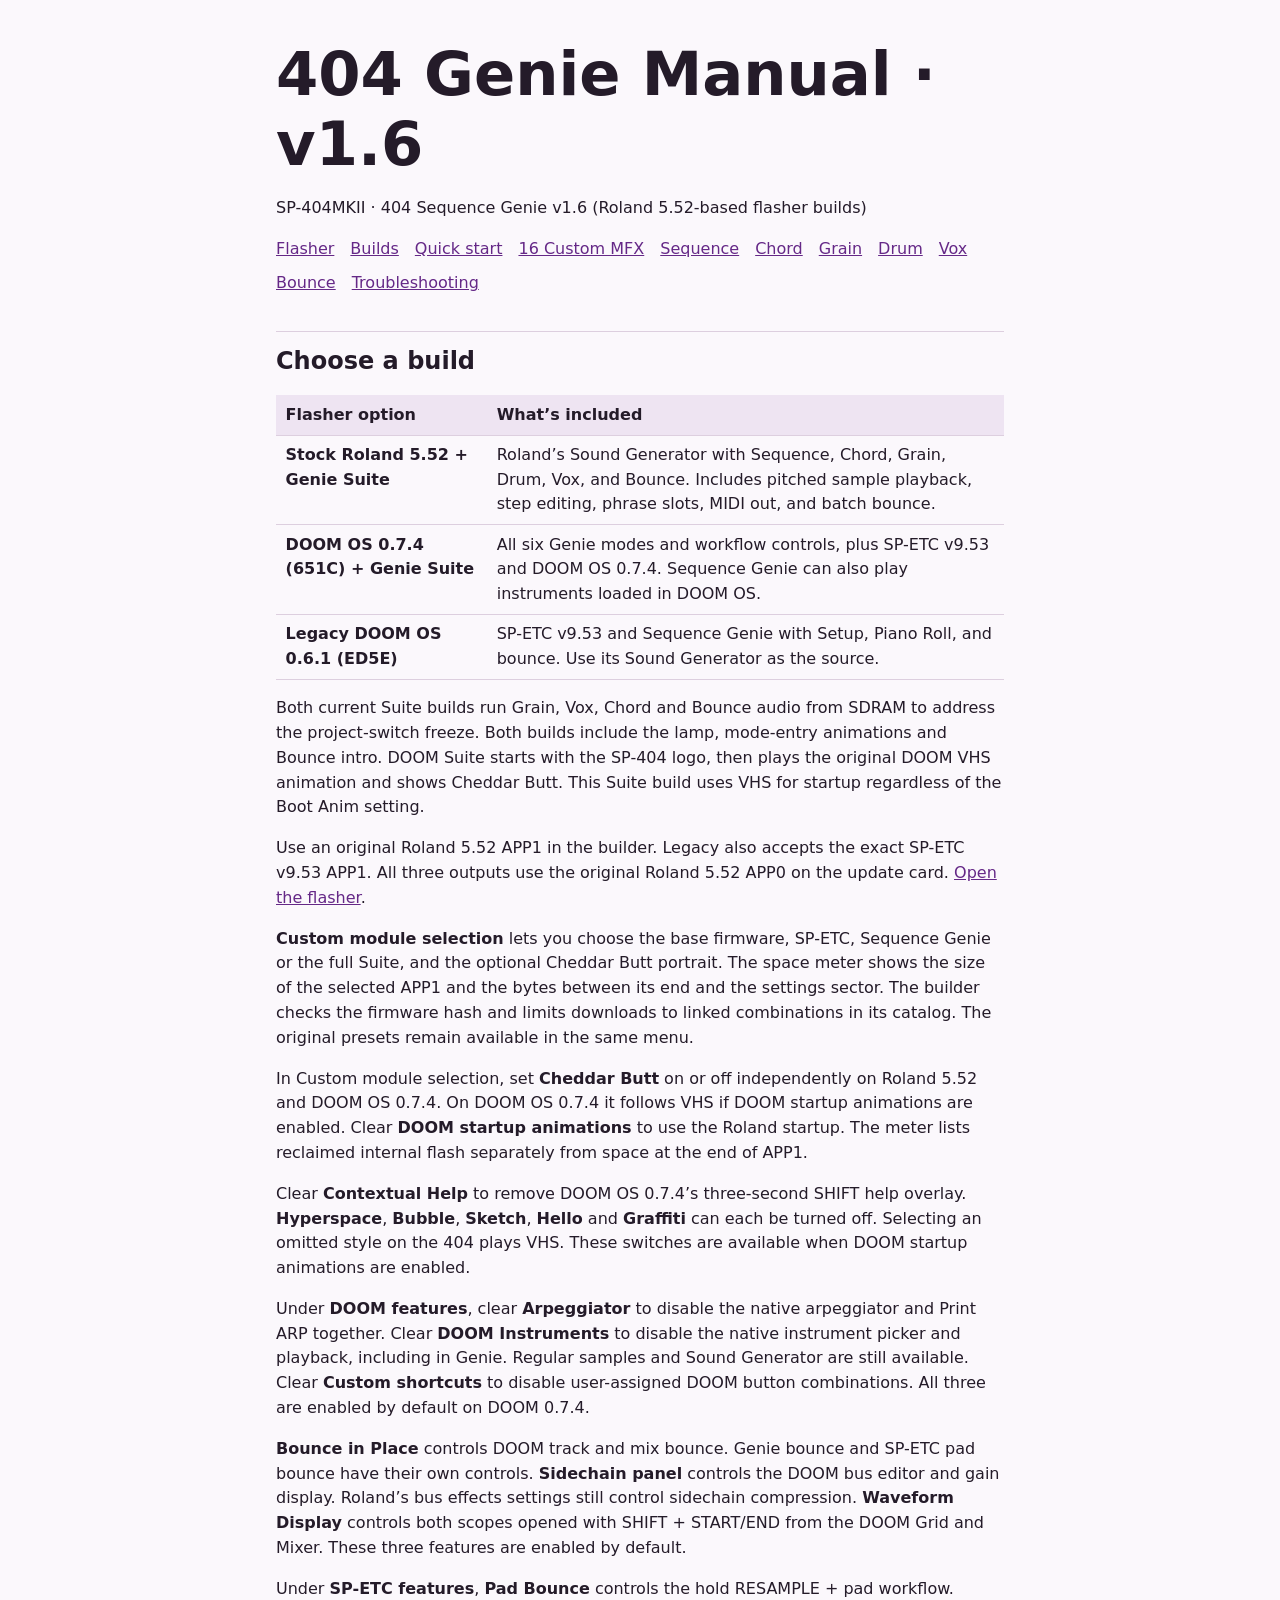
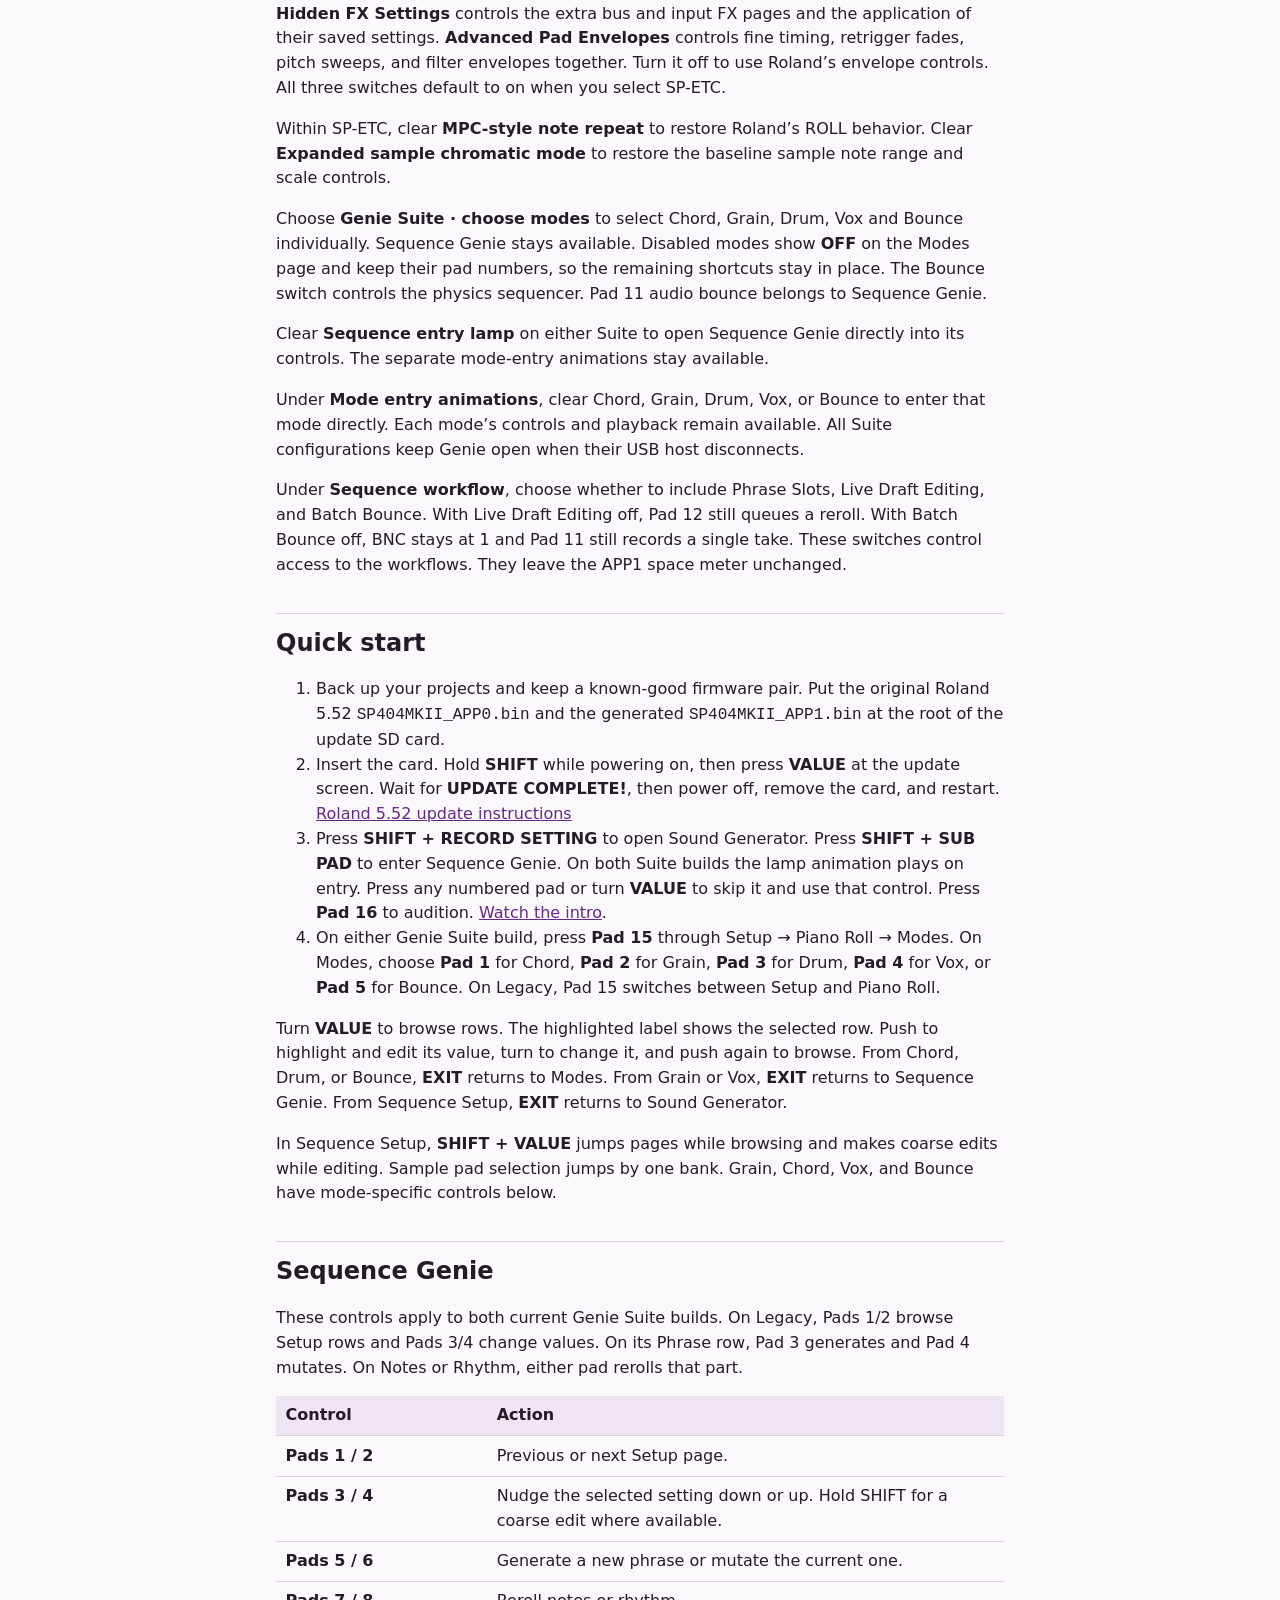
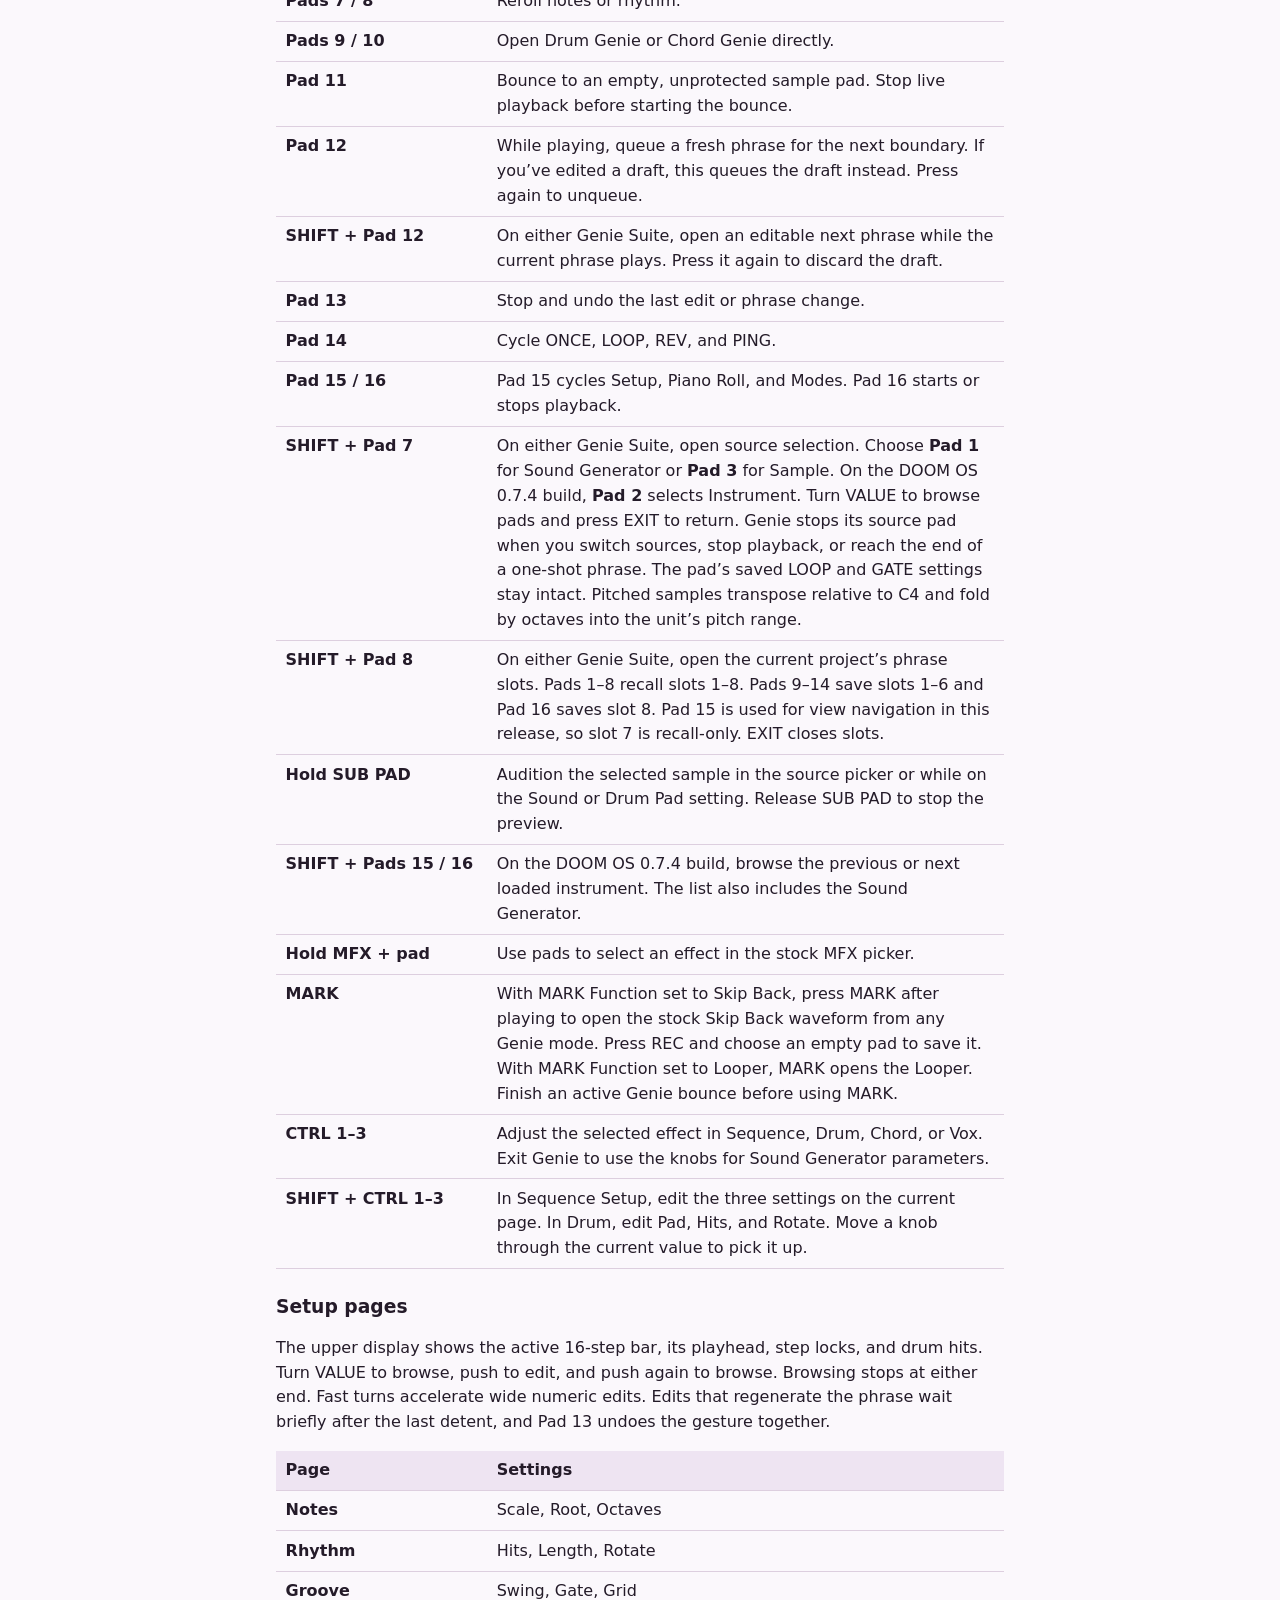
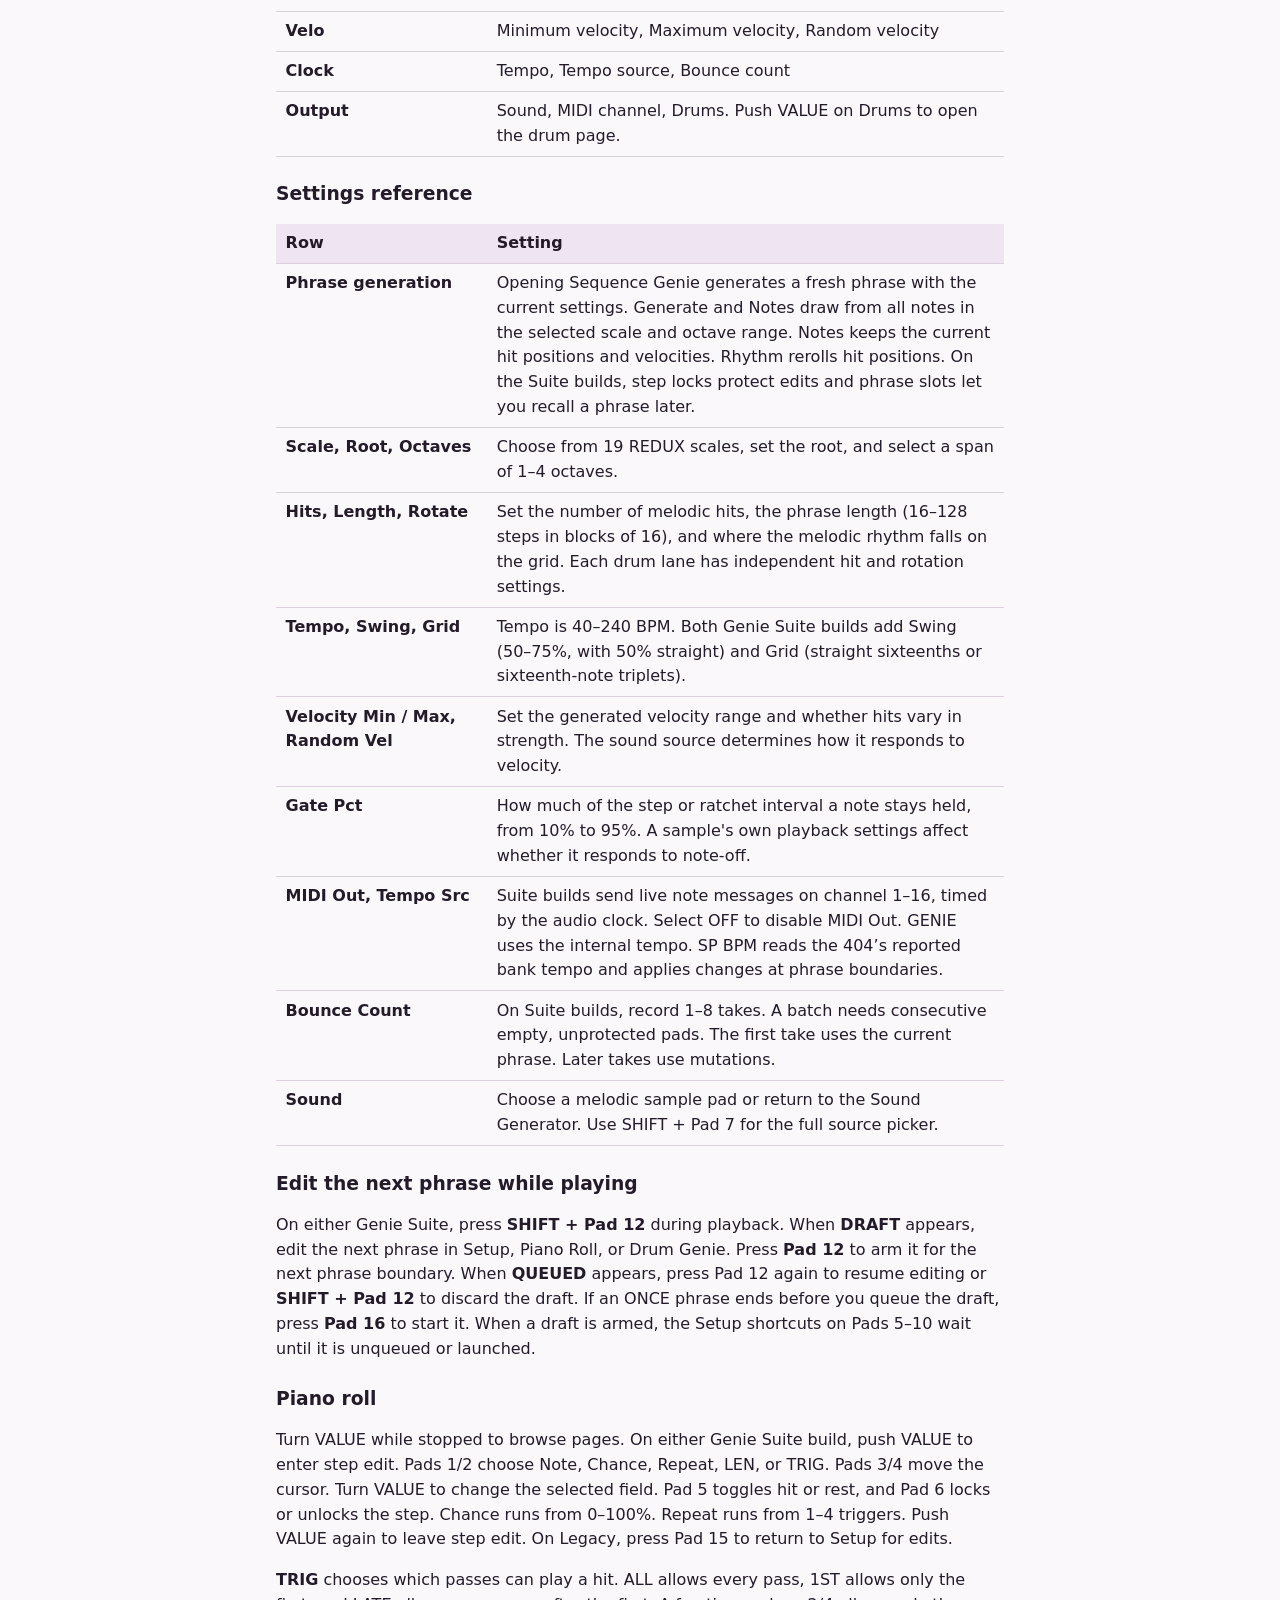
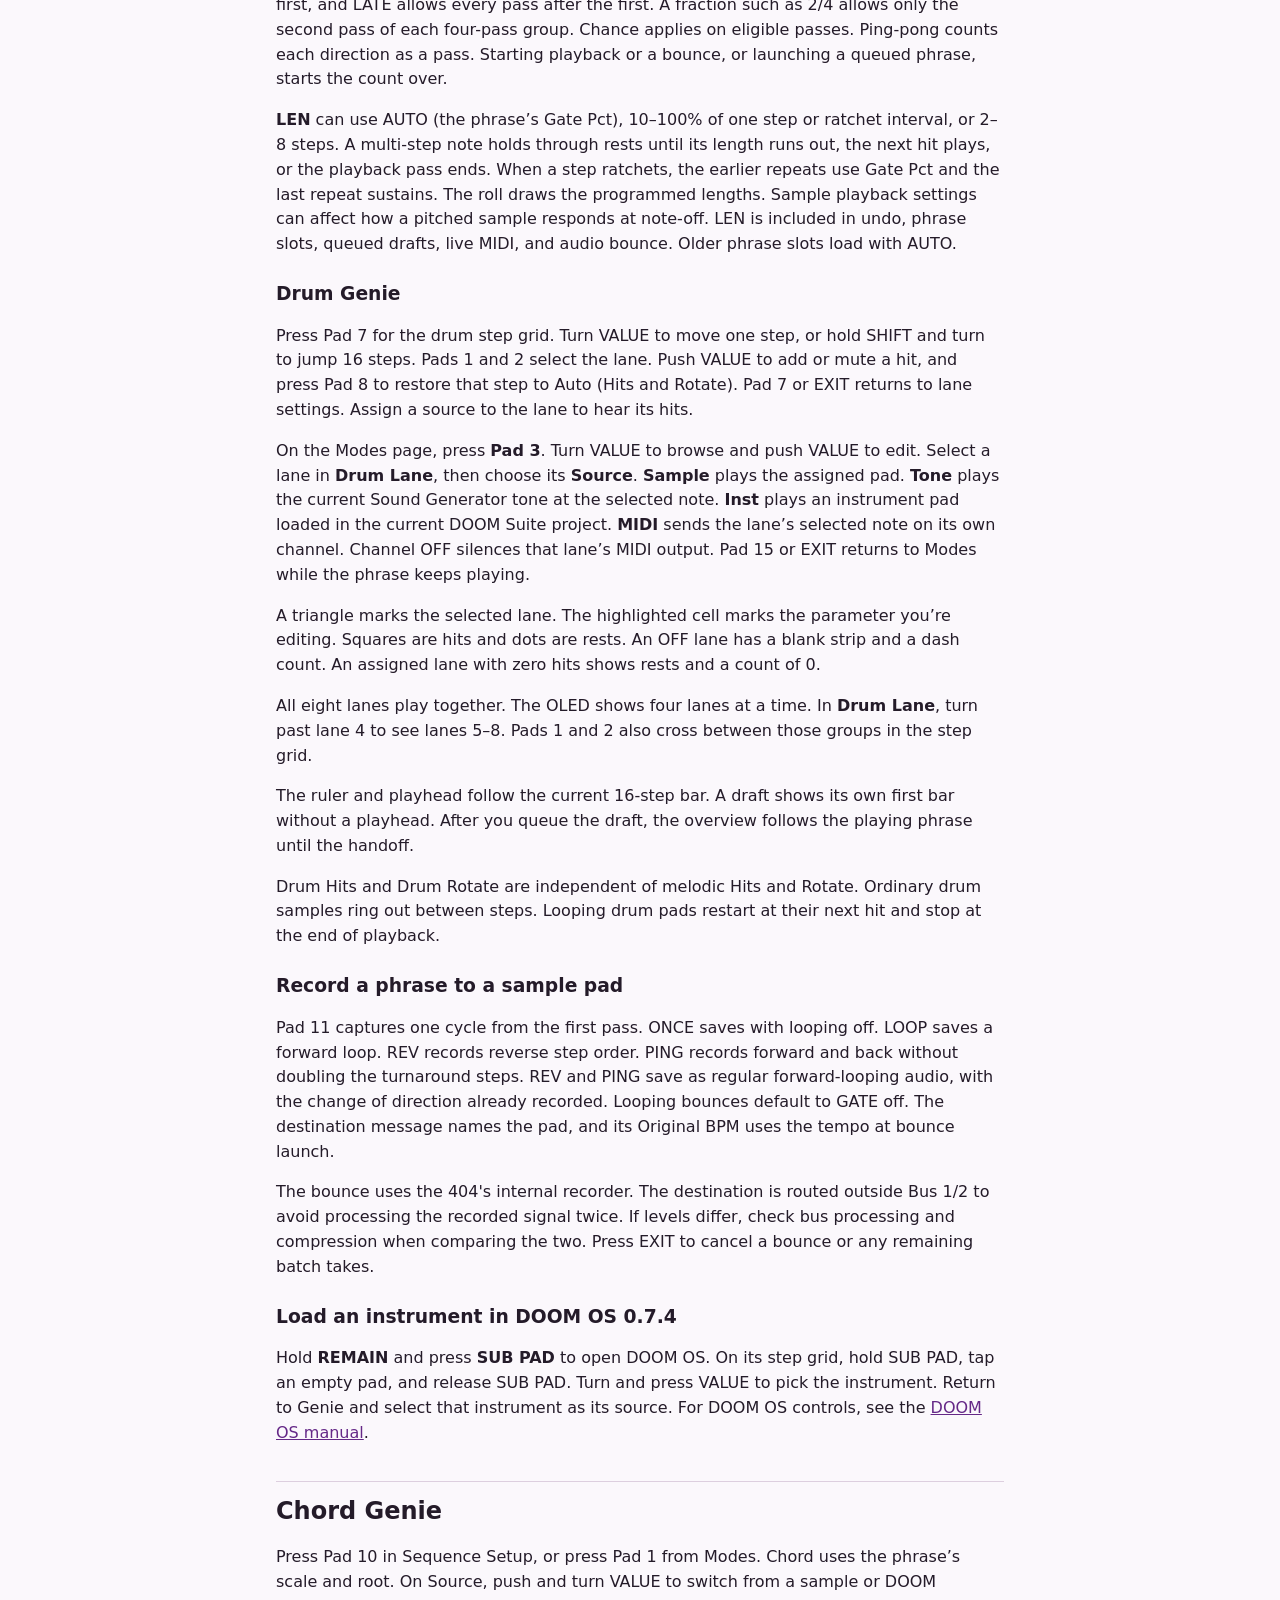
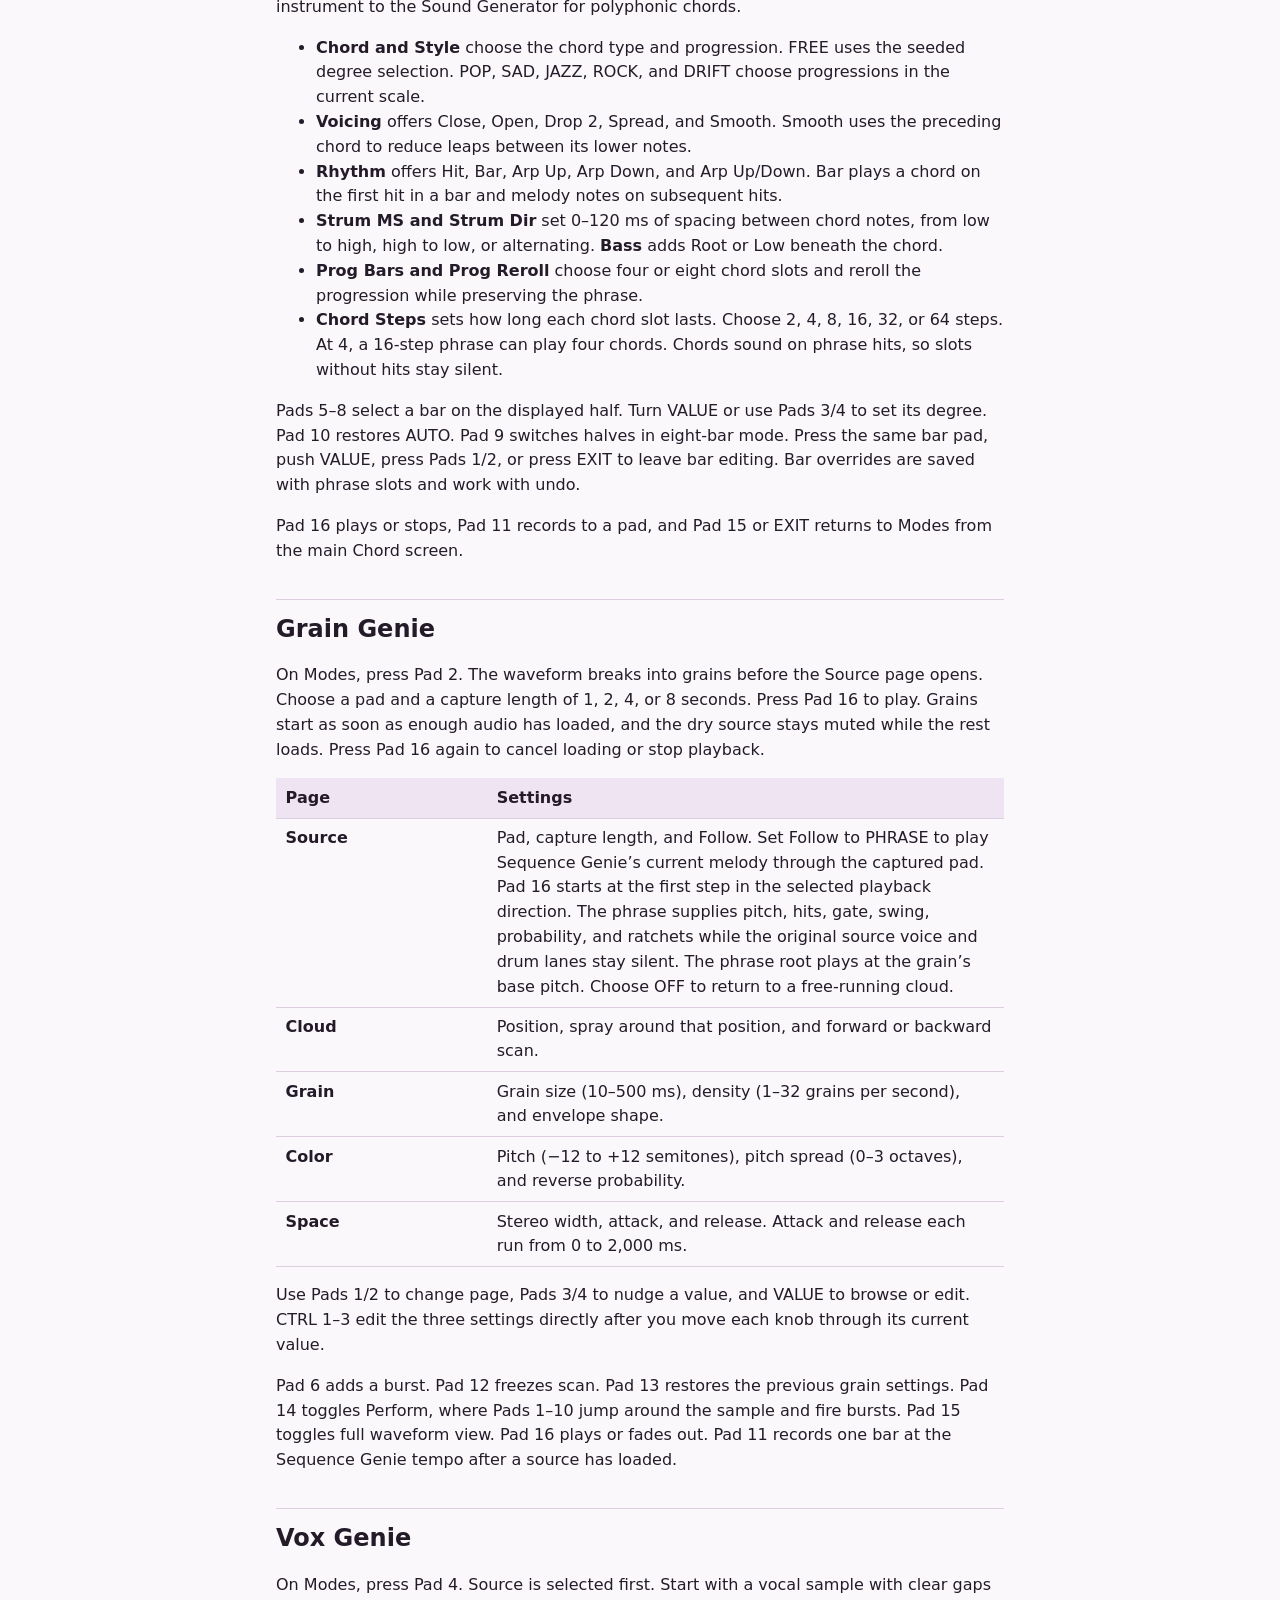
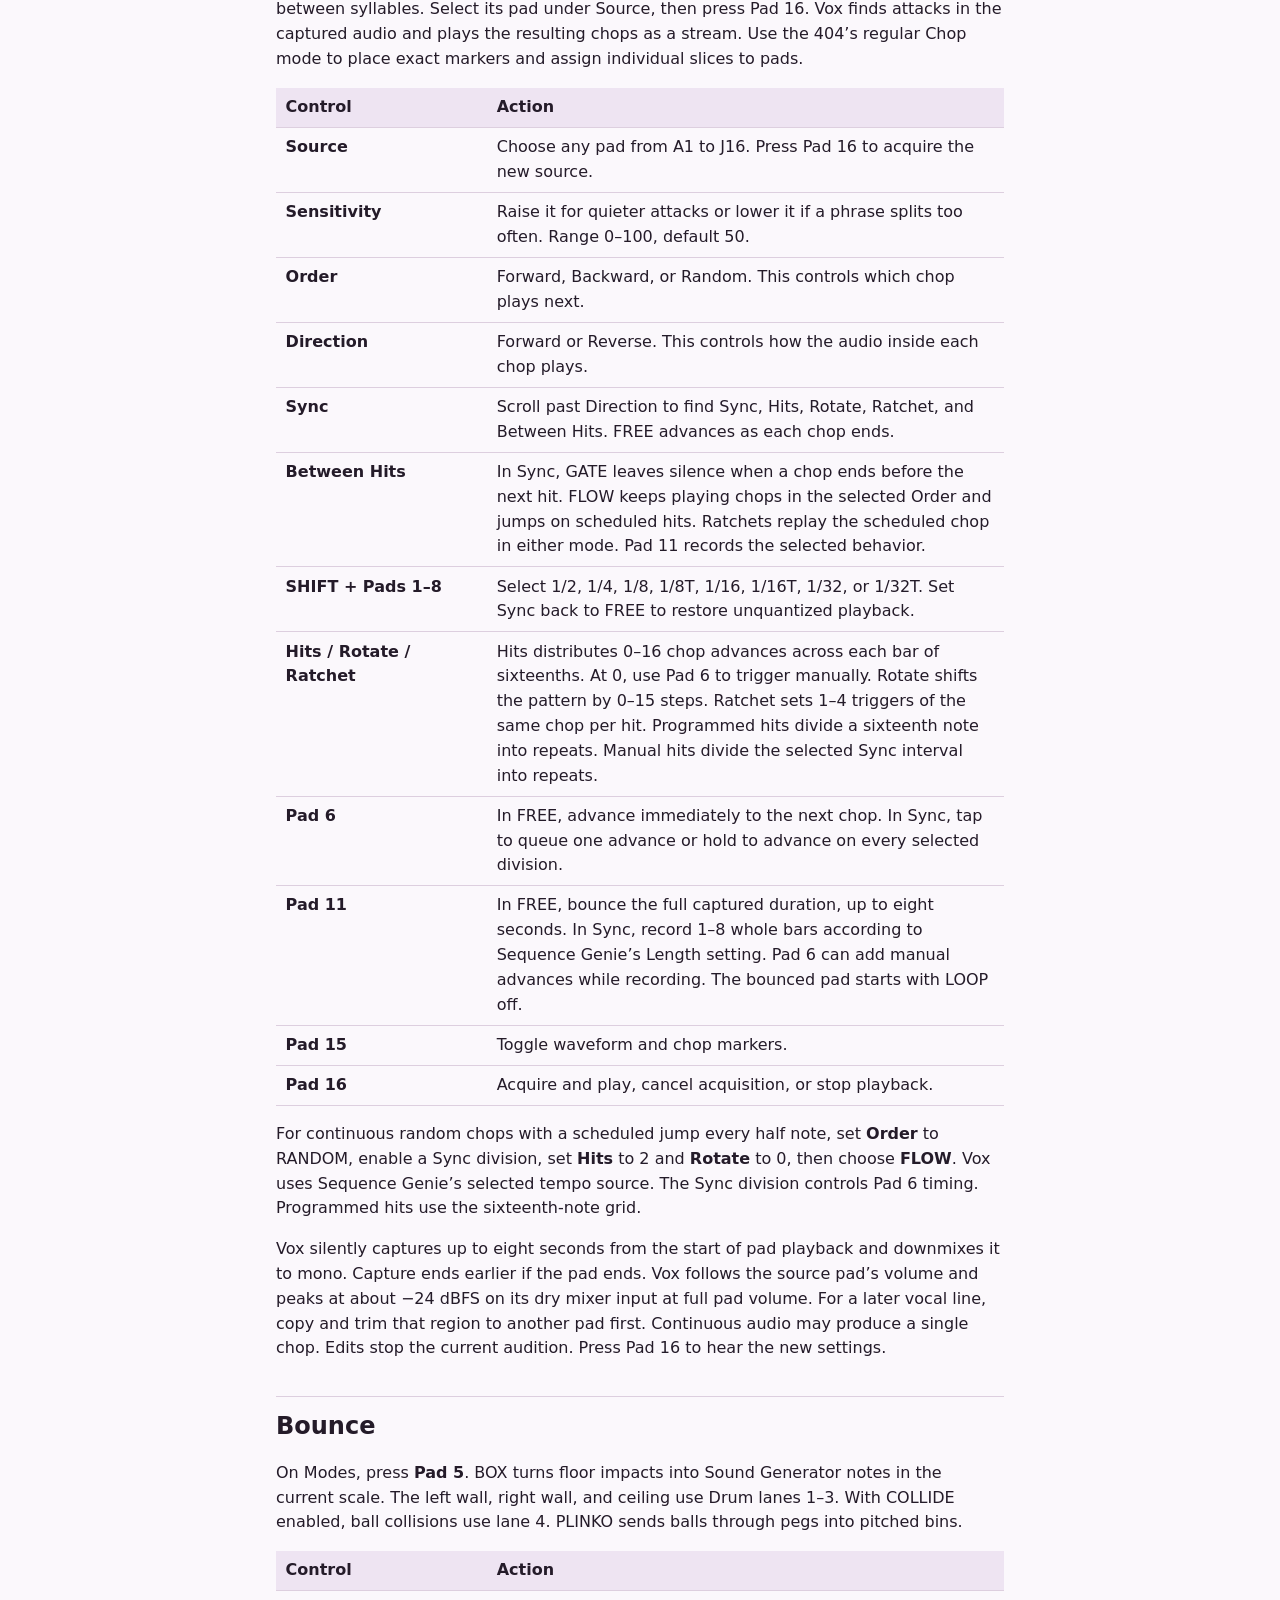
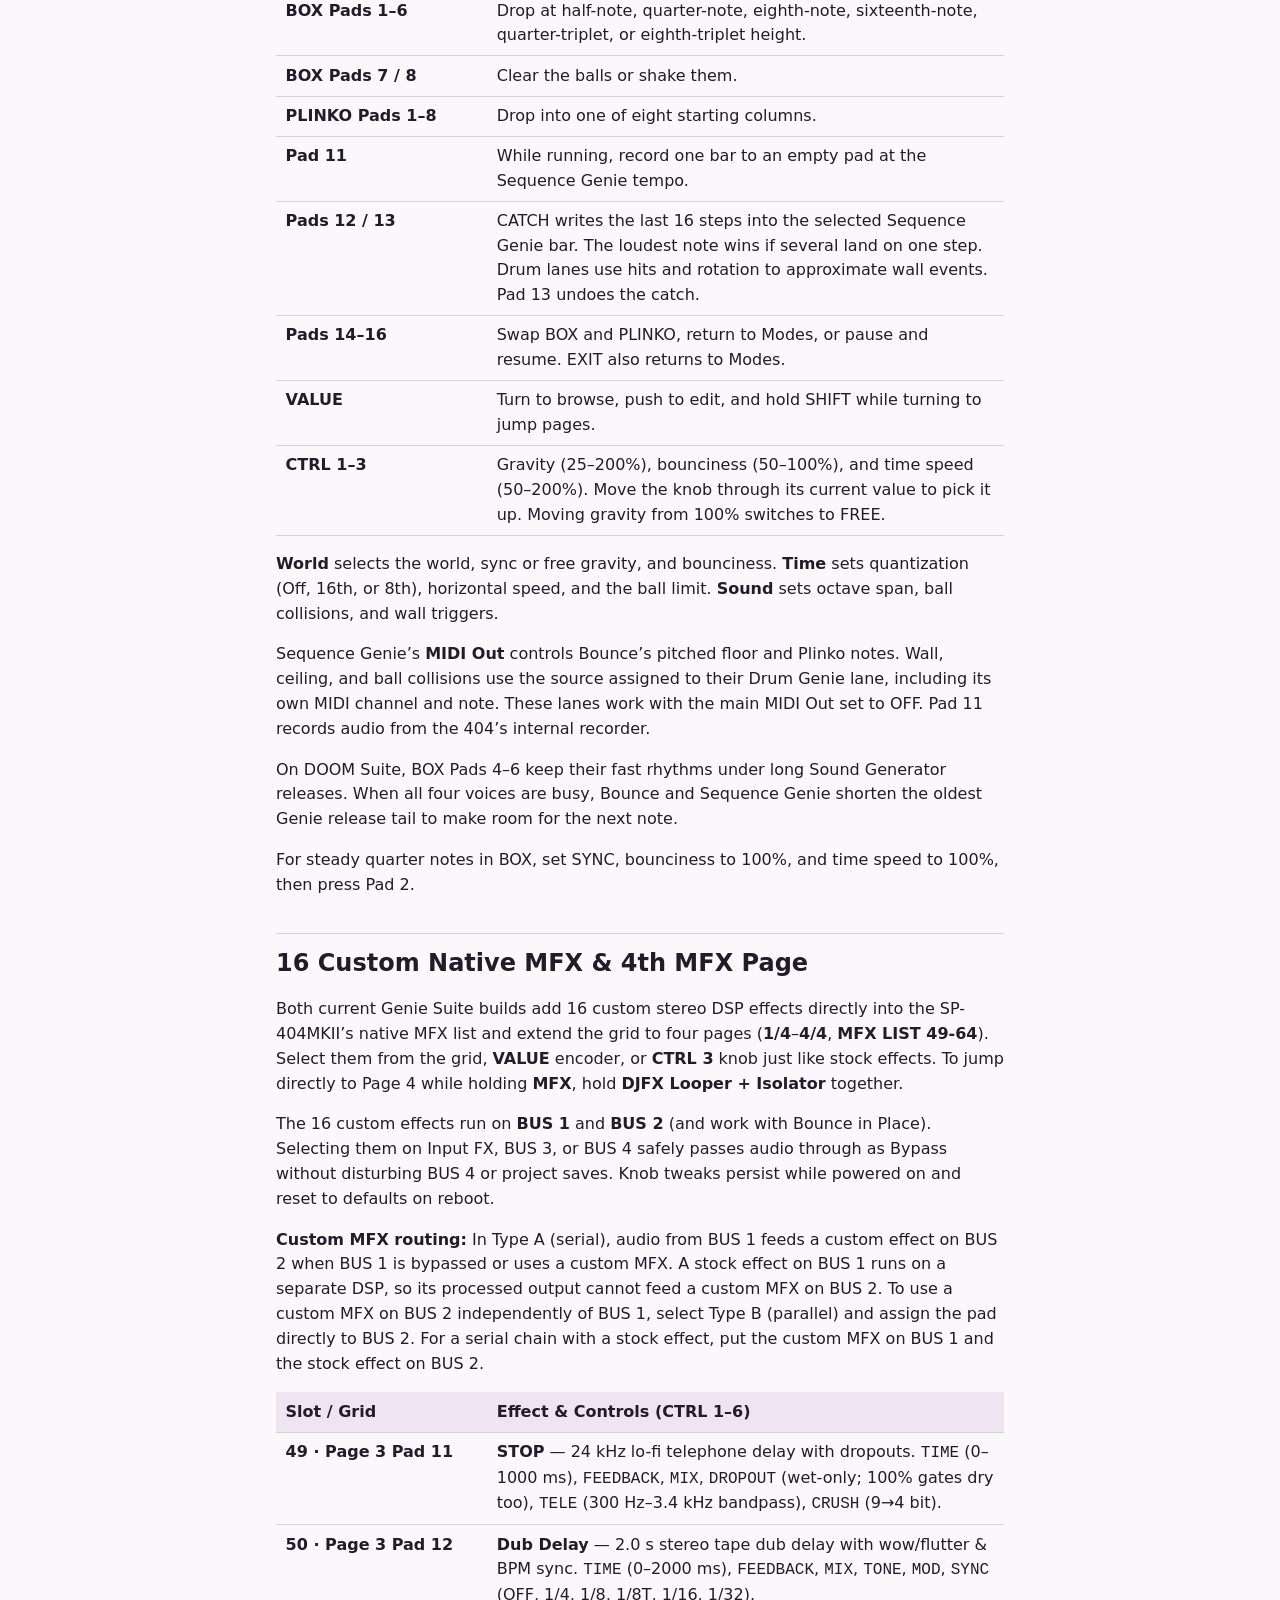
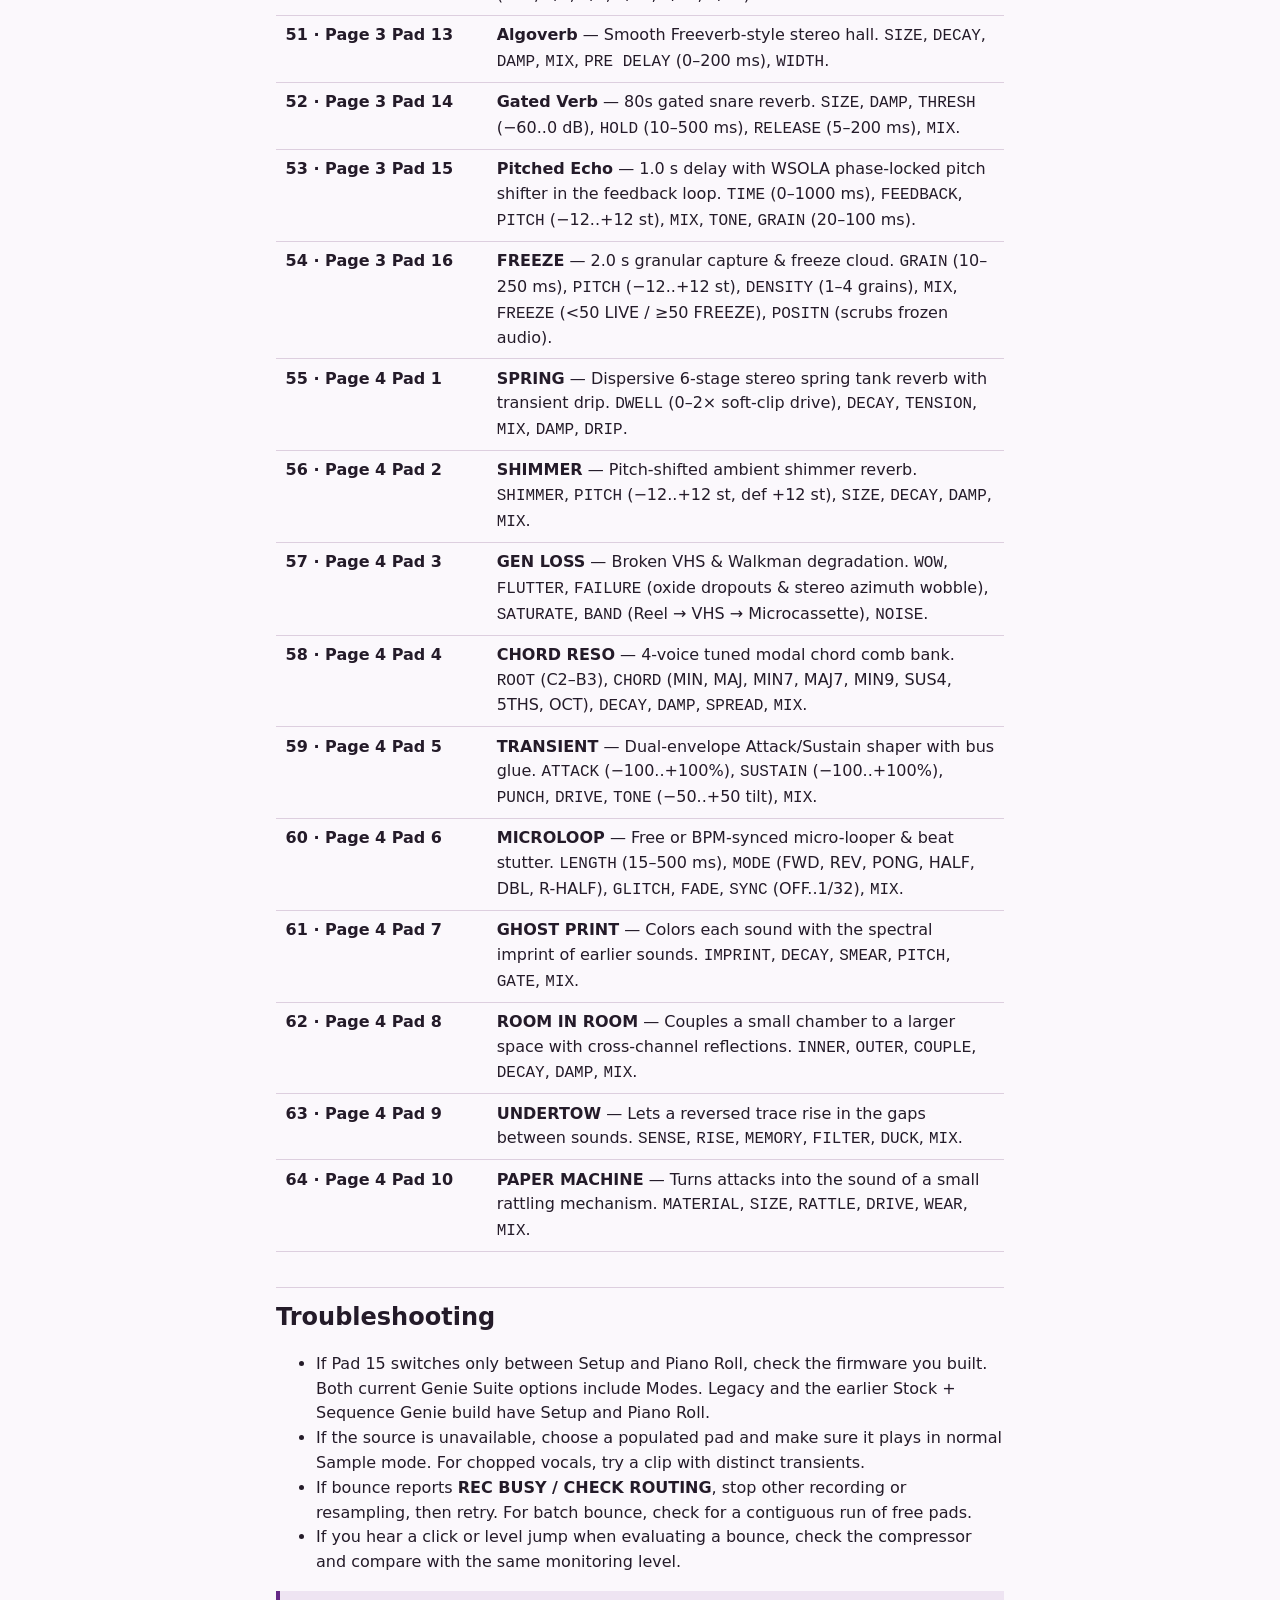
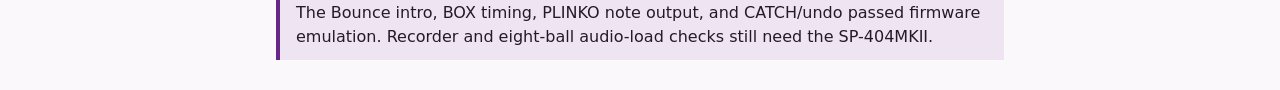
==== commit b0aa4e76: "Publish serial BUS 2 routing for native MFX" ====
--- a/docs/genie-manual.html
+++ b/docs/genie-manual.html
@@ -178,6 +178,7 @@
 <section id="mfx"><h2>16 Custom Native MFX &amp; 4th MFX Page</h2>
 <p>Both current Genie Suite builds add 16 custom stereo DSP effects directly into the SP-404MKII’s native MFX list and extend the grid to four pages (<strong>1/4</strong>–<strong>4/4</strong>, <strong>MFX LIST 49-64</strong>). Select them from the grid, <kbd>VALUE</kbd> encoder, or <kbd>CTRL 3</kbd> knob just like stock effects. To jump directly to Page 4 while holding <kbd>MFX</kbd>, hold <kbd>DJFX Looper + Isolator</kbd> together.</p>
 <p>The 16 custom effects run on <strong>BUS 1</strong> and <strong>BUS 2</strong> (and work with Bounce in Place). Selecting them on Input FX, BUS 3, or BUS 4 safely passes audio through as Bypass without disturbing BUS 4 or project saves. Knob tweaks persist while powered on and reset to defaults on reboot.</p>
+<p><strong>Custom MFX routing:</strong> In Type A (serial), audio from BUS 1 feeds a custom effect on BUS 2 when BUS 1 is bypassed or uses a custom MFX. A stock effect on BUS 1 runs on a separate DSP, so its processed output cannot feed a custom MFX on BUS 2. To use a custom MFX on BUS 2 independently of BUS 1, select Type B (parallel) and assign the pad directly to BUS 2. For a serial chain with a stock effect, put the custom MFX on BUS 1 and the stock effect on BUS 2.</p>
 <table><thead><tr><th scope="col">Slot / Grid</th><th scope="col">Effect &amp; Controls (CTRL 1–6)</th></tr></thead><tbody>
 <tr><th scope="row">49 · Page 3 Pad 11</th><td><strong>STOP</strong> — 24 kHz lo-fi telephone delay with dropouts. <code>TIME</code> (0–1000 ms), <code>FEEDBACK</code>, <code>MIX</code>, <code>DROPOUT</code> (wet-only; 100% gates dry too), <code>TELE</code> (300 Hz–3.4 kHz bandpass), <code>CRUSH</code> (9→4 bit).</td></tr>
 <tr><th scope="row">50 · Page 3 Pad 12</th><td><strong>Dub Delay</strong> — 2.0 s stereo tape dub delay with wow/flutter &amp; BPM sync. <code>TIME</code> (0–2000 ms), <code>FEEDBACK</code>, <code>MIX</code>, <code>TONE</code>, <code>MOD</code>, <code>SYNC</code> (OFF, 1/4, 1/8, 1/8T, 1/16, 1/32).</td></tr>
